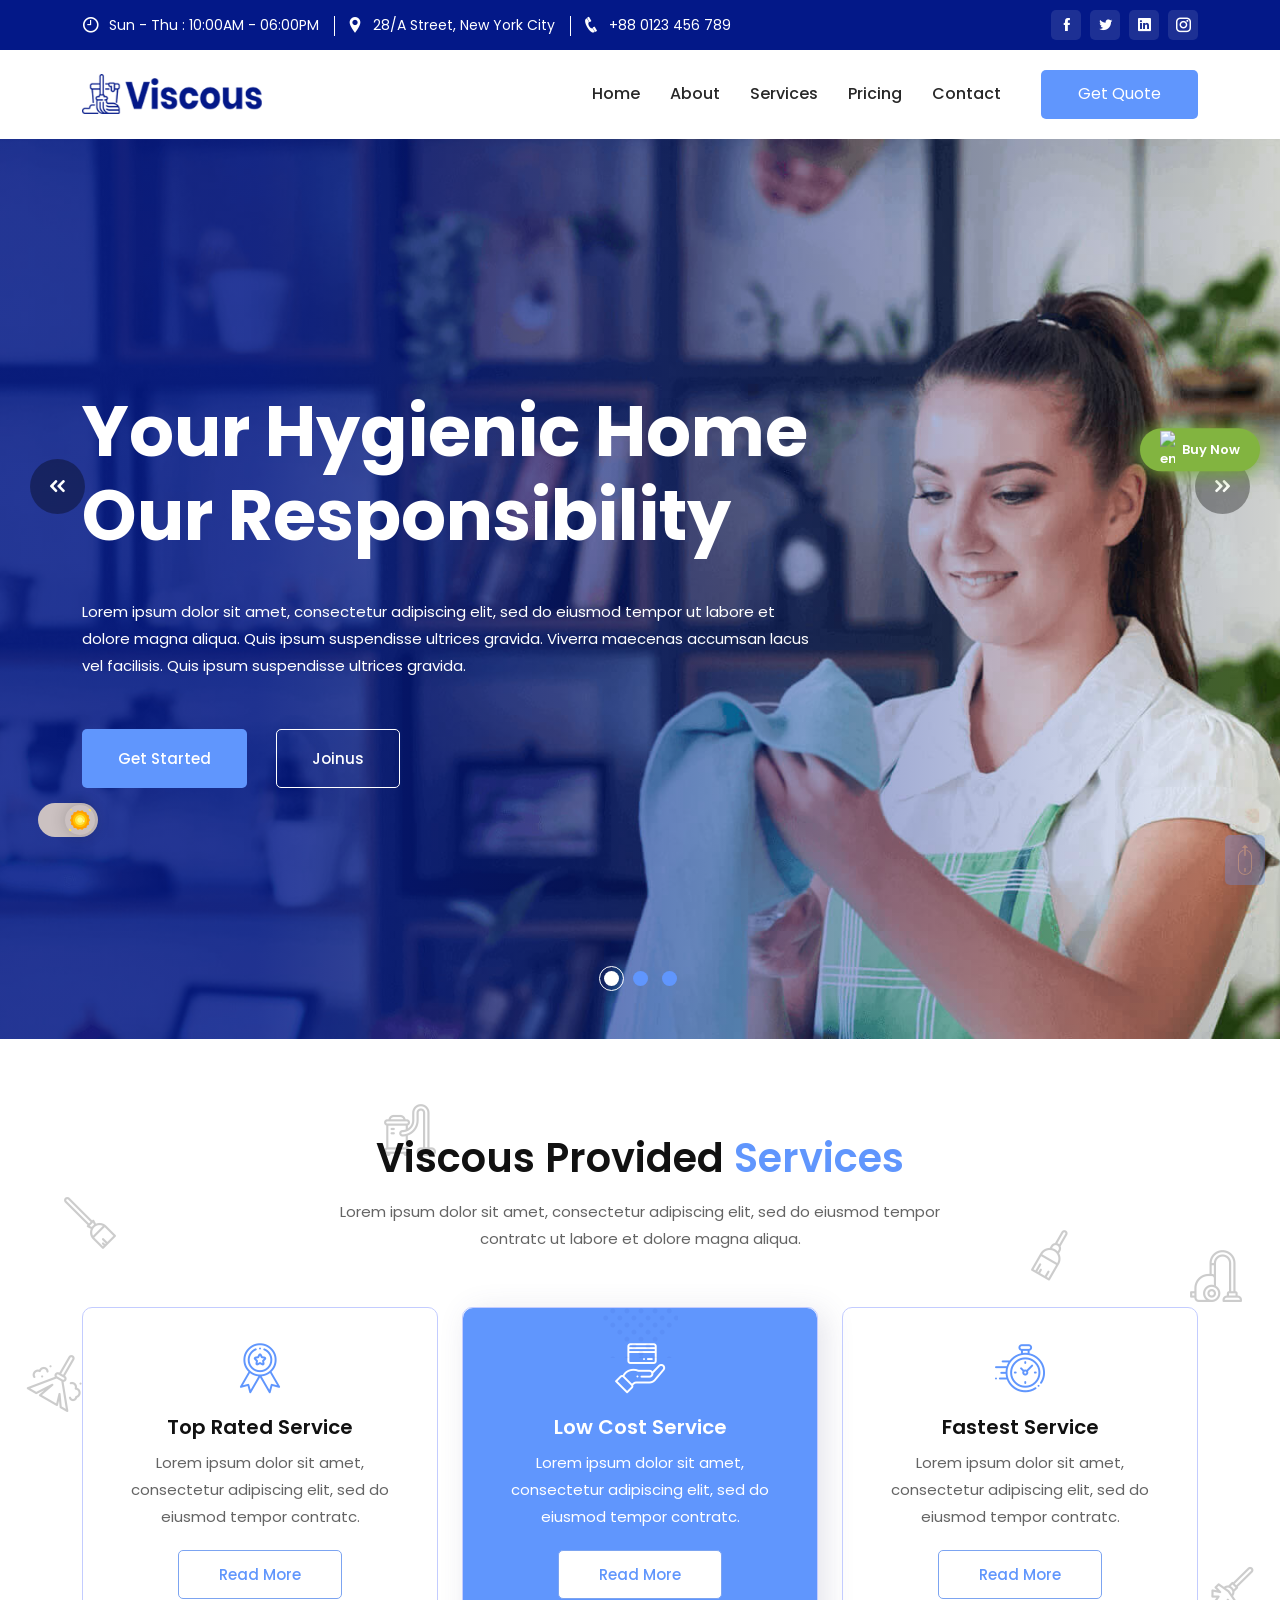
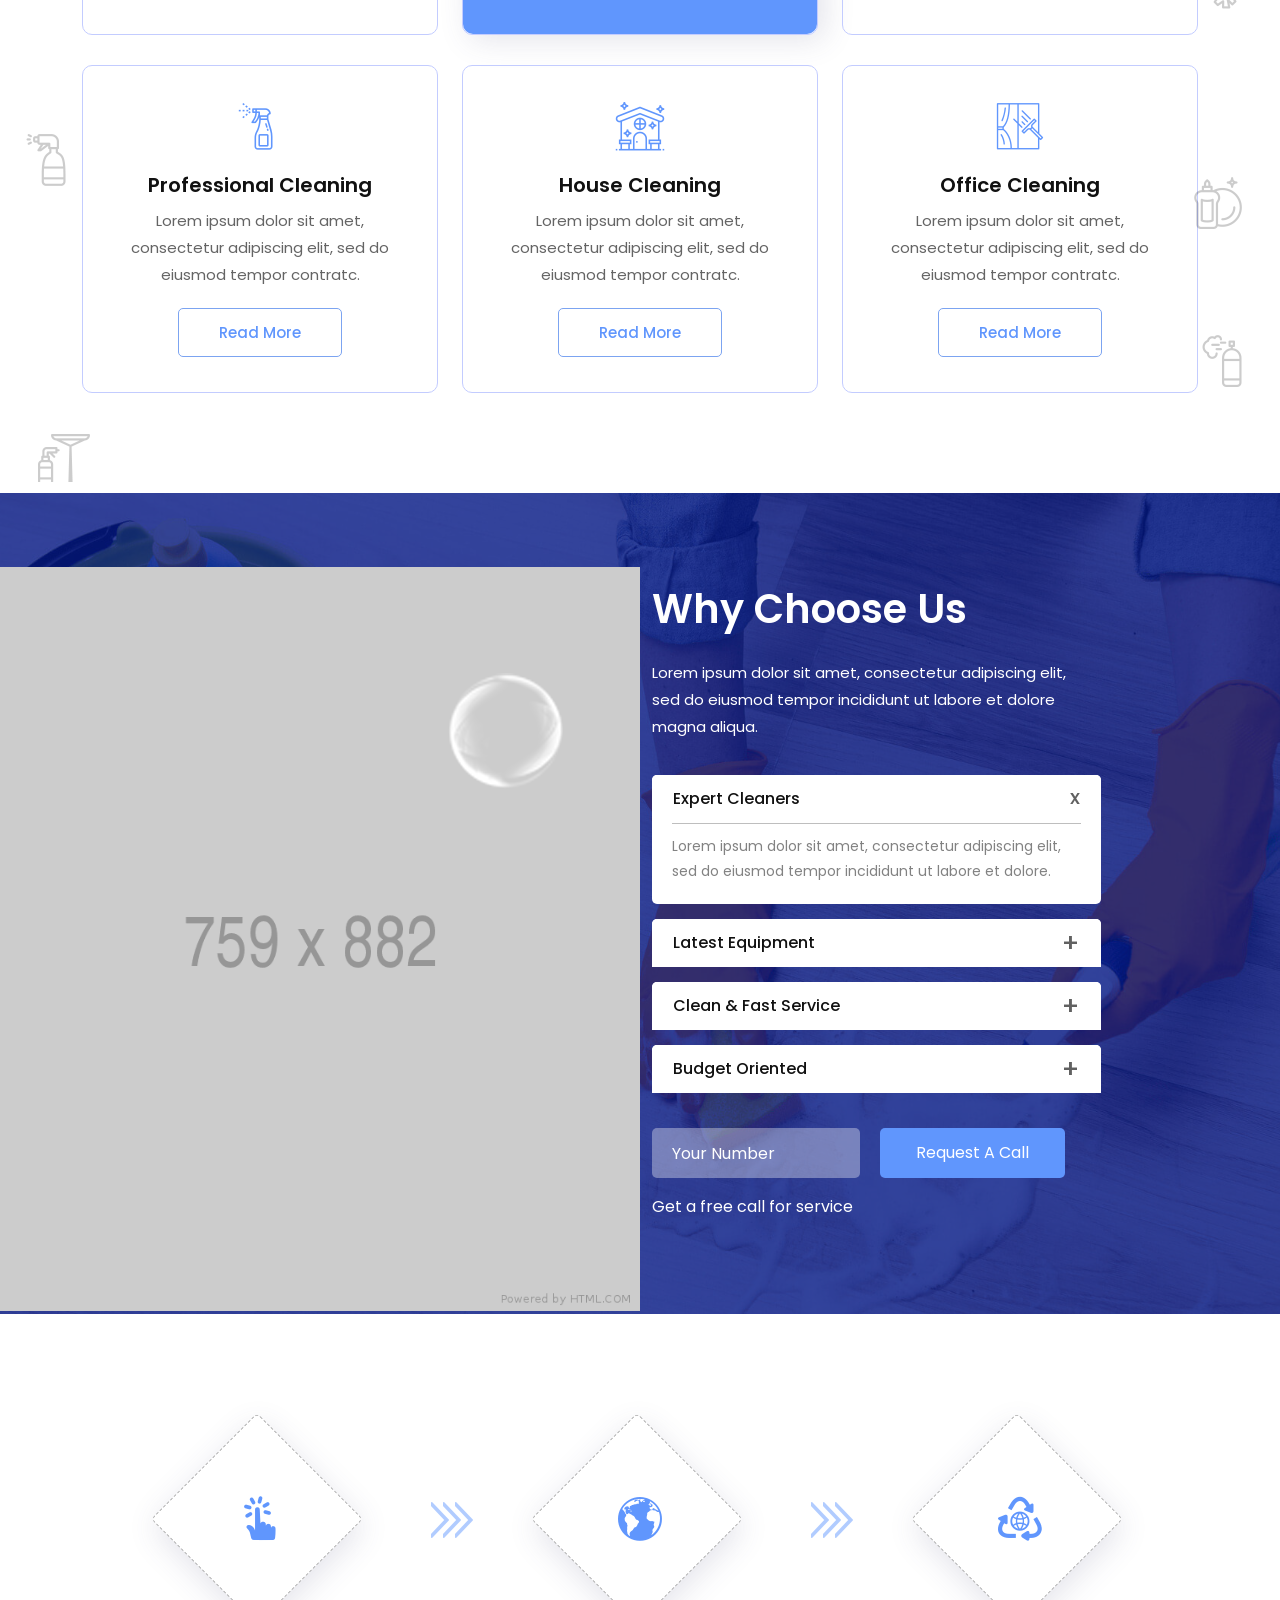
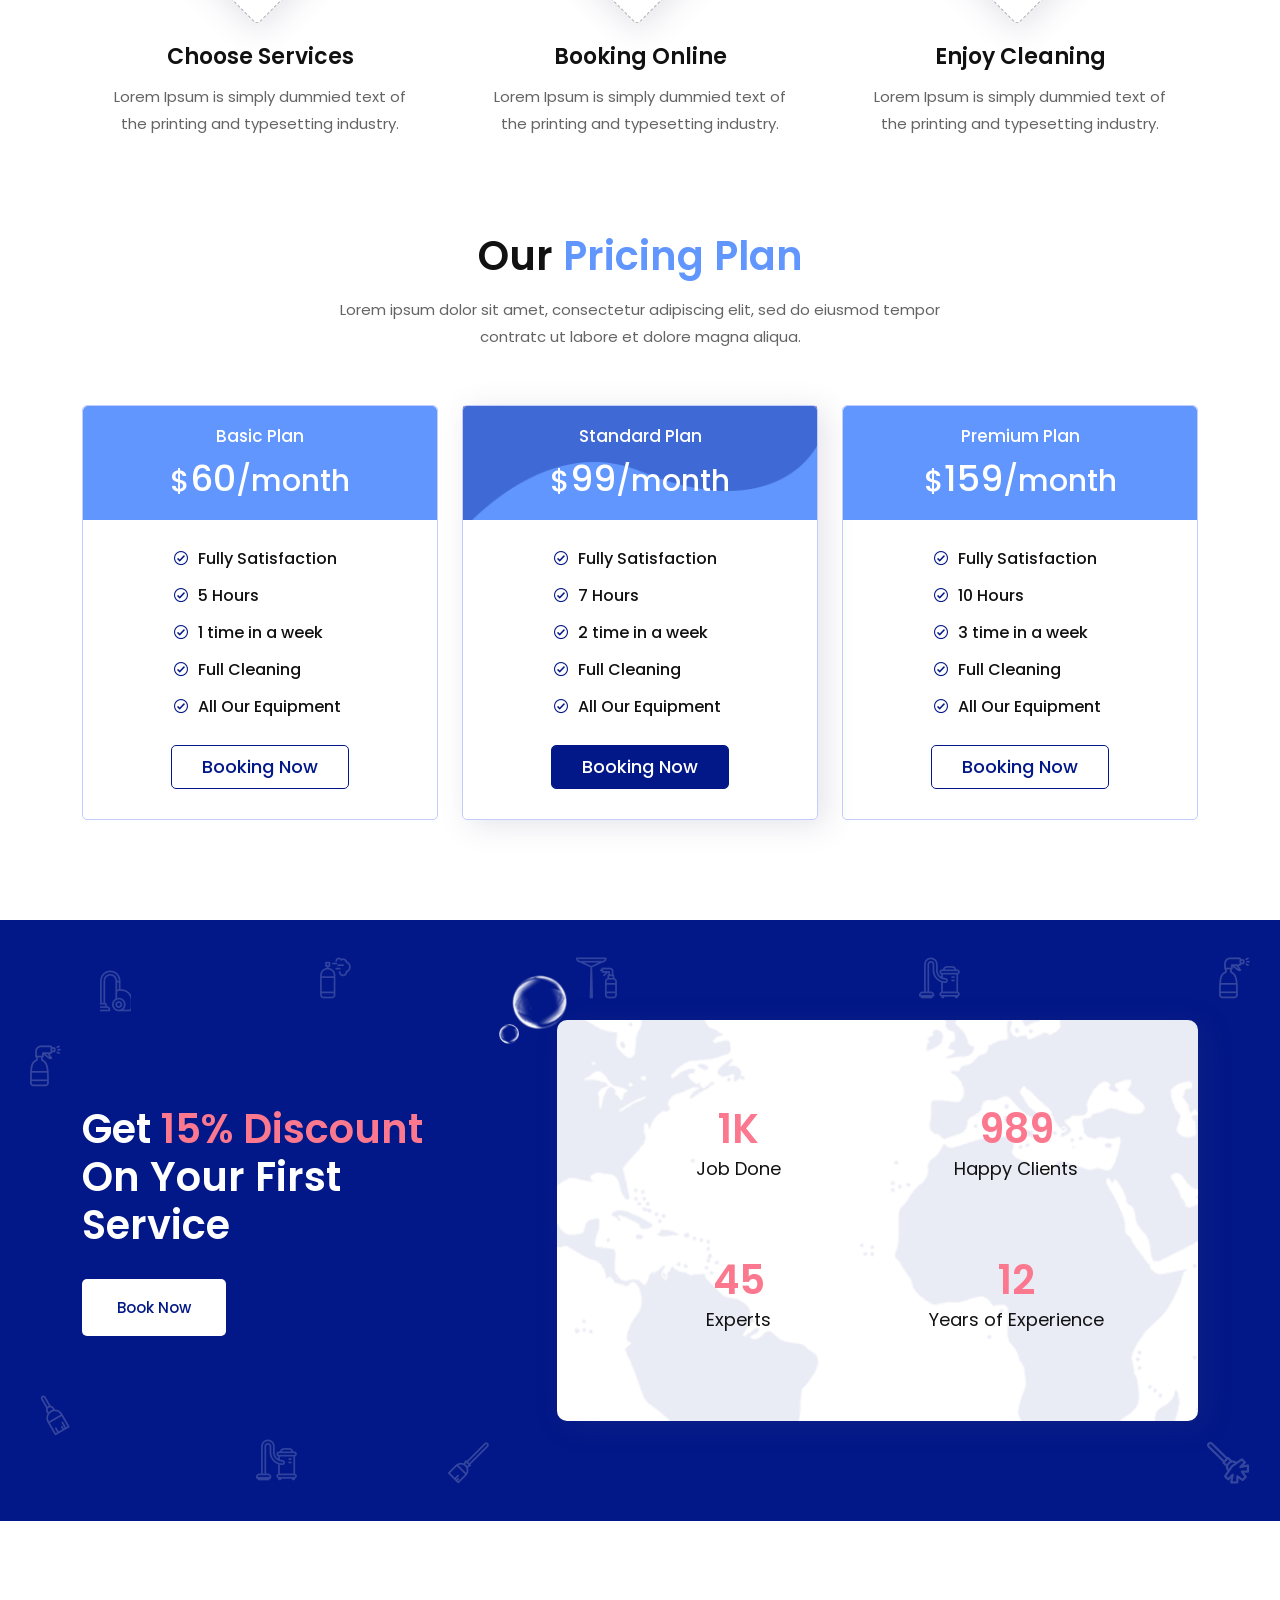
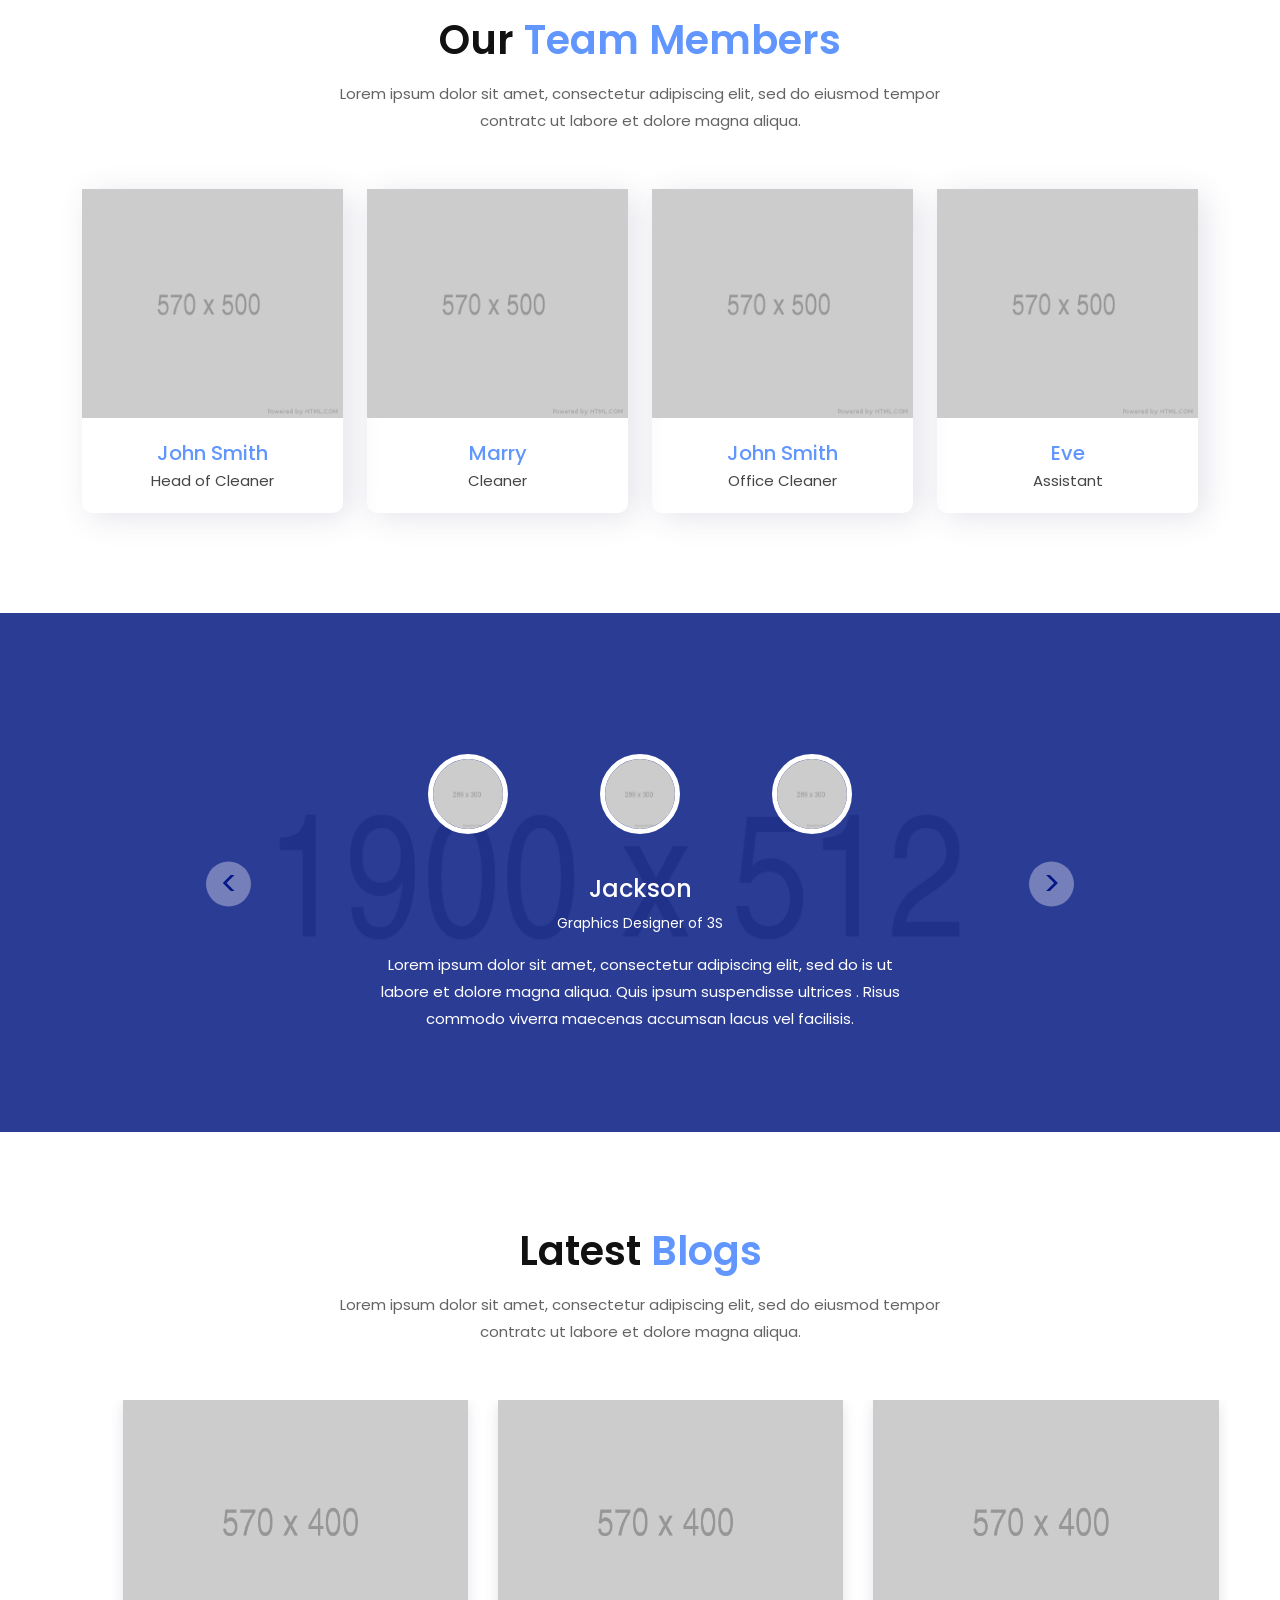
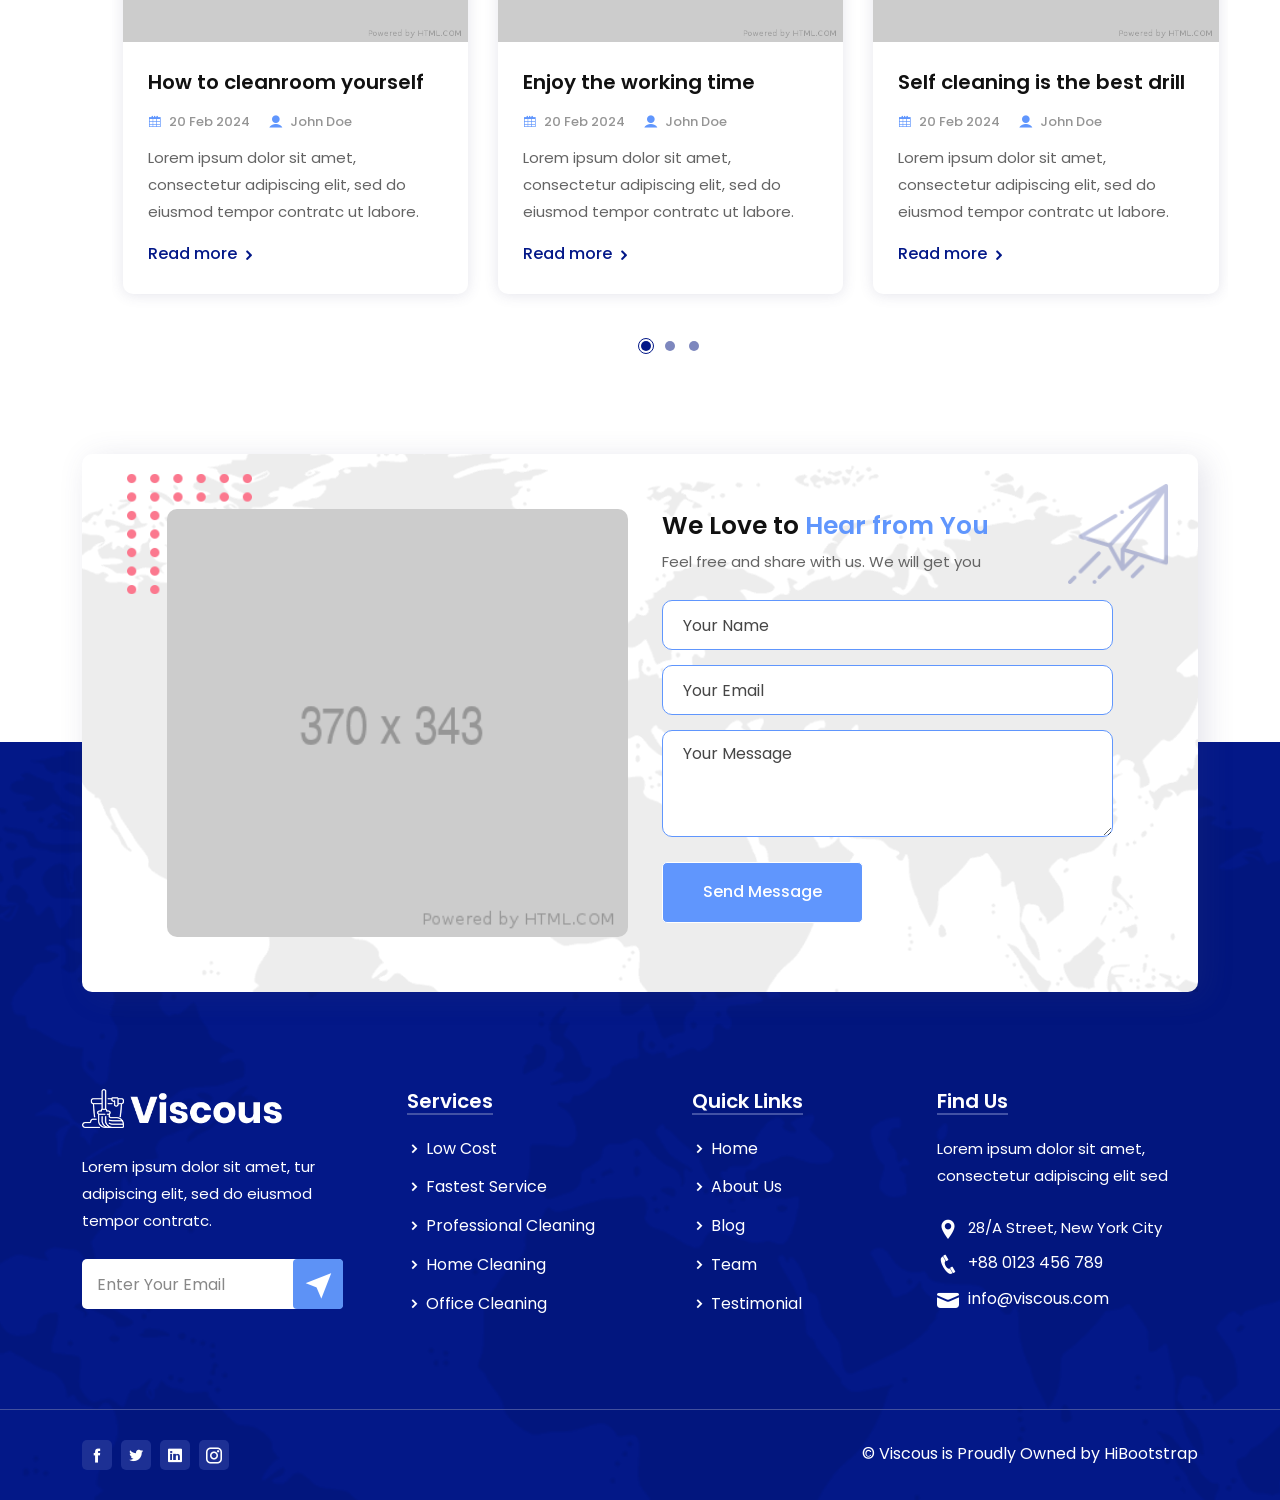
==== index.html @ 08db2945 "added work" ====
<!DOCTYPE html>
<html lang="zxx">
    <head>
        <!-- Required meta tags -->
        <meta charset="utf-8">
        <meta name="viewport" content="width=device-width, initial-scale=1">

        <!-- Bootstrap CSS -->
        <link rel="stylesheet" href="assets/css/bootstrap.min.css">
        <!-- Owl Carousel CSS -->
        <link rel="stylesheet" href="assets/css/owl.carousel.min.css">
        <!-- Theme default CSS -->
        <link rel="stylesheet" href="assets/css/owl.theme.default.min.css">
        <!-- Slick Slider CSS -->
        <link rel="stylesheet" href="assets/css/slick.css">
        <!-- Slick Theme CSS -->
        <link rel="stylesheet" href="assets/css/slick-theme.css">
        <!-- Icofont CSS -->
        <link rel="stylesheet" href="assets/css/icofont.min.css">
        <!-- Magnific POpup CSS -->
        <link rel="stylesheet" href="assets/css/magnific-popup.css">
        <!-- Flaticon CSS -->
        <link rel="stylesheet" href="assets/css/flaticon.css">
        <!-- Meanmenu CSS -->
        <link rel="stylesheet" href="assets/css/meanmenu.css">
        <!-- Style CSS -->
        <link rel="stylesheet" href="assets/css/style.css">
        <!-- Dark CSS -->
        <link rel="stylesheet" href="assets/css/dark.css">
        <!-- Responsive CSS -->
        <link rel="stylesheet" href="assets/css/responsive.css">

        <!-- Title -->
        <title>Viscous - Cleaning Services HTML Template</title>

        <!-- Favicon Link -->
        <link rel="icon" type="image/png" href="assets/img/favicon.png">      
    </head>
    <body>

        <!-- Pre Loader Start -->
        <div class="loader-content">
            <div class="d-table">
                <div class="d-table-cell">
                    <div id="loading-center">
                        <div id="loading-center-absolute">
                            <div class="object" id="object_one"></div>
                            <div class="object" id="object_two"></div>
                            <div class="object" id="object_three"></div>
                            <div class="object" id="object_four"></div>
                        </div>
                    </div>
                </div>
            </div>
        </div>
        <!-- Pre Loader End -->

        <!-- Header Section Start -->
        <div class="header-section">
            <div class="container">
                <div class="row align-items-center">
                    <div class="col-lg-8 col-md-12">
                        <div class="header-widget">
                            <ul>
                                <li>
                                    <i class="icofont-clock-time"></i>
                                    Sun - Thu : 10:00AM - 06:00PM
                                </li>
                                <li>
                                    <i class="icofont-location-pin"></i>
                                    28/A Street, New York City
                                </li>
                                <li>
                                    <i class="icofont-phone"></i>
                                    <a href="tel:+880123456789">
                                        +88 0123 456 789
                                    </a>
                                </li>
                            </ul>
                        </div>
                    </div>
                    <div class="col-md-4">
                        <div class="header-social text-end">
                            <ul>
                                <li>
                                    <a href="https://www.facebook.com/" target="_blank"><i class="icofont-facebook"></i></a>
                                </li>
                                <li>
                                    <a href="https://www.twitter.com/" target="_blank"><i class="icofont-twitter"></i></a>
                                </li>
                                <li>
                                    <a href="https://www.linkedin.com/" target="_blank"><i class="icofont-linkedin"></i></a>
                                </li>
                                <li>
                                    <a href="https://www.instagram.com/" target="_blank"><i class="icofont-instagram"></i></a>
                                </li>
                            </ul>
                        </div>
                    </div>              
                </div>
            </div>
        </div>
        <!-- Header Section End -->

        <!-- Navbar Section Start -->
        <div class="navbar-area">
            <!-- Menu For Mobile Device -->
            <div class="mobile-nav">
                <a href="index.html" class="logo">
                    <img src="assets/img/logo.png" class="main-logo" alt="logo">
                    <img src="assets/img/logo-2.png" class="white-logo" alt="logo">
                </a>
            </div>

            <!-- Menu For Desktop Device -->
            <div class="main-nav">
                <div class="container">
                    <nav class="navbar navbar-expand-md navbar-light">
                        <a class="navbar-brand" href="index.html">
                            <img src="assets/img/logo.png" class="main-logo" alt="logo">
                            <img src="assets/img/logo-2.png" class="white-logo" alt="logo">
                        </a>
                        <div class="collapse navbar-collapse mean-menu" id="navbarSupportedContent">
                            <ul class="navbar-nav ms-auto">
                                <li class="nav-item">
                                    <a href="#" class="nav-link ">
                                        Home
                                       
                                    </a>
                                   
                                </li>
                                <li class="nav-item">
                                    <a href="about.html" class="nav-link">About</a>
                                </li>
                                <li class="nav-item">
                                    <a href="service-two.html" class="nav-link">Services </a>
                                   
                                </li>
                                <li class="nav-item">
                                    <a href="pricing.html" class="nav-link">Pricing</a>
                                </li>
                               
                              
                                <li class="nav-item">
                                    <a href="contact.html" class="nav-link">Contact</a>
                                </li>
                            </ul>
                            <div class="navbar-button">
                                <a href="contact.html">Get Quote</a>
                            </div>
                        </div>
                    </nav>
                </div>
            </div>
        </div>
        <!-- Navbar Section End -->

        <!-- Home Section Start -->
        <div class="home-section">
            <div class="home-slider-area owl-carousel owl-theme">
                <div class="home-slider-item items-bg1">
                    <div class="d-table">
                        <div class="d-table-cell">
                            <div class="container">
                                <div class="home-text">
                                    <h1>Your Hygienic Home Our Responsibility</h1>
                                    <p>Lorem ipsum dolor sit amet, consectetur adipiscing elit, sed do eiusmod tempor ut labore et dolore magna aliqua. Quis ipsum suspendisse ultrices gravida. Viverra maecenas accumsan lacus vel facilisis. Quis ipsum suspendisse ultrices gravida.</p>
                                    
                                    <div class="theme-button">
                                        <a href="contact.html" class="default-btn active-btn">Get Started</a>
                                        <a href="joinus.html" class="default-btn">Joinus</a>
                                    </div>
                                </div>
                            </div>
                        </div>
                    </div>
                </div>
                <div class="home-slider-item items-bg2">
                    <div class="d-table">
                        <div class="d-table-cell">
                            <div class="container">
                                <div class="home-text">
                                    <h1>We provide High Quality Service</h1>
                                    <p>Lorem ipsum dolor sit amet, consectetur adipiscing elit, sed do eiusmod tempor ut labore et dolore magna aliqua. Quis ipsum suspendisse ultrices gravida. Viverra maecenas accumsan lacus vel facilisis. Quis ipsum suspendisse ultrices gravida.</p>
                                    
                                    <div class="theme-button">
                                        <a href="about.html" class="default-btn active-btn">know More</a>
                                        <a href="contact.html" class="default-btn">Get Started</a>
                                    </div>
                                </div>
                            </div>
                        </div>
                    </div>
                </div>
                <div class="home-slider-item items-bg3">
                    <div class="d-table">
                        <div class="d-table-cell">
                            <div class="container">
                                <div class="home-text">
                                    <h1>Our Working Process is Unique</h1>
                                    <p>Lorem ipsum dolor sit amet, consectetur adipiscing elit, sed do eiusmod tempor ut labore et dolore magna aliqua. Quis ipsum suspendisse ultrices gravida. Viverra maecenas accumsan lacus vel facilisis. Quis ipsum suspendisse ultrices gravida.</p>
                                    
                                    <div class="theme-button">
                                        <a href="contact.html" class="default-btn active-btn">know More</a>
                                        <a href="joinus.html" class="default-btn">Get Started</a>
                                    </div>
                                </div>
                            </div>
                        </div>
                    </div>
                </div>
            </div>
        </div>
        <!-- Home Section End -->

        <!-- Service Section Start -->
        <section class="service-section pt-100 pb-70">
            <div class="container">
                <div class="section-head text-center">
                    <h2>Viscous Provided <span>Services</span></h2>
                    <p>Lorem ipsum dolor sit amet, consectetur adipiscing elit, sed do eiusmod tempor contratc ut labore et dolore magna aliqua.</p>
                </div>

                <div class="row">
                    <div class="col-lg-4 col-md-6 col-sm-6">
                        <div class="service-card">
                            <i class="flaticon-medal"></i>
                            <h3>Top Rated Service</h3>
                            <p>Lorem ipsum dolor sit amet, consectetur adipiscing elit, sed do eiusmod tempor contratc.</p>

                            <div class="theme-button">
                                <a href="service-details.html" class="default-btn">Read More</a>
                            </div>
                        </div>
                    </div>
                    
                    <div class="col-lg-4 col-md-6 col-sm-6">
                        <div class="service-card active-service">
                            <i class="flaticon-credit-card"></i>
                            <h3>Low Cost Service</h3>
                            <p>Lorem ipsum dolor sit amet, consectetur adipiscing elit, sed do eiusmod tempor contratc.</p>

                            <div class="theme-button">
                                <a href="service-details.html" class="default-btn">Read More</a>
                            </div>
                        </div>
                    </div>

                    <div class="col-lg-4 col-md-6 col-sm-6">
                        <div class="service-card">
                            <i class="flaticon-icon-1584892"></i>
                            <h3>Fastest Service</h3>
                            <p>Lorem ipsum dolor sit amet, consectetur adipiscing elit, sed do eiusmod tempor contratc.</p>

                            <div class="theme-button">
                                <a href="service-details.html" class="default-btn">Read More</a>
                            </div>
                        </div>
                    </div>

                    <div class="col-lg-4 col-md-6 col-sm-6">
                        <div class="service-card">
                            <i class="flaticon-spray"></i>
                            <h3>Professional Cleaning</h3>
                            <p>Lorem ipsum dolor sit amet, consectetur adipiscing elit, sed do eiusmod tempor contratc.</p>

                            <div class="theme-button">
                                <a href="service-details.html" class="default-btn">Read More</a>
                            </div>
                        </div>
                    </div>

                    <div class="col-lg-4 col-md-6 col-sm-6">
                        <div class="service-card">
                            <i class="flaticon-clean-house"></i>
                            <h3>House Cleaning</h3>
                            <p>Lorem ipsum dolor sit amet, consectetur adipiscing elit, sed do eiusmod tempor contratc.</p>

                            <div class="theme-button">
                                <a href="service-details.html" class="default-btn">Read More</a>
                            </div>
                        </div>
                    </div>

                    <div class="col-lg-4 col-md-6 col-sm-6">
                        <div class="service-card">
                            <i class="flaticon-wiper"></i>
                            <h3>Office Cleaning</h3>
                            <p>Lorem ipsum dolor sit amet, consectetur adipiscing elit, sed do eiusmod tempor contratc.</p>

                            <div class="theme-button">
                                <a href="service-details.html" class="default-btn">Read More</a>
                            </div>
                        </div>
                    </div>
                </div>

                <div class="service-shapes">
                    <img src="assets/img/service/shapes/1.png" alt="shape">
                    <img src="assets/img/service/shapes/2.png" alt="shape">
                    <img src="assets/img/service/shapes/3.png" alt="shape">
                    <img src="assets/img/service/shapes/4.png" alt="shape">
                    <img src="assets/img/service/shapes/5.png" alt="shape">
                    <img src="assets/img/service/shapes/6.png" alt="shape">
                    <img src="assets/img/service/shapes/7.png" alt="shape">
                    <img src="assets/img/service/shapes/8.png" alt="shape">
                    <img src="assets/img/service/shapes/9.png" alt="shape">
                    <img src="assets/img/service/shapes/10.png" alt="shape">
                </div>
            </div>
        </section>
        <!-- Service Section End -->

        <!-- Why Choose Section Start -->
        <section class="why-choose-section why-choose-bg">
            <div class="container-fluid">
                <div class="row">
                    <div class="col-lg-6 why-choose-img">
                    </div>
                    <div class="col-lg-5 offset-lg-6 offset-md-0">
                        <div class="why-choose-text">
                            <div class="section-head">
                                <h2>Why Choose Us</h2>
                                <p>Lorem ipsum dolor sit amet, consectetur adipiscing elit, sed do eiusmod tempor incididunt ut labore et dolore magna aliqua.</p>
                            </div>
                        </div>

                        <div class="why-choose-accordian">
                            <div class="accordion" id="accordionExample">
                                <div class="card">
                                    <div class="card-header" id="headingOne">
                                        <h2 class="mb-0">
                                            <a href="service.html" class="btn" data-bs-toggle="collapse" data-bs-target="#collapseOne" aria-expanded="true" aria-controls="collapseOne">
                                                Expert Cleaners
                                            </a>
                                        </h2>
                                    </div>                           
                                    <div id="collapseOne" class="collapse show" aria-labelledby="headingOne" data-bs-parent="#accordionExample">
                                        <div class="card-body">
                                            Lorem ipsum dolor sit amet, consectetur adipiscing elit, sed do eiusmod tempor incididunt ut labore et dolore.
                                        </div>
                                    </div>
                                </div>

                                <div class="card">
                                    <div class="card-header" id="headingTwo">
                                        <h2 class="mb-0">
                                            <a href="service.html"  class="btn collapsed" data-bs-toggle="collapse" data-bs-target="#collapseTwo" aria-expanded="false" aria-controls="collapseTwo">
                                                Latest Equipment
                                            </a>
                                        </h2>
                                    </div>
                                    <div id="collapseTwo" class="collapse" aria-labelledby="headingTwo"     data-bs-parent="#accordionExample">
                                        <div class="card-body">
                                            Lorem ipsum dolor sit amet, consectetur adipiscing elit, sed do eiusmod tempor incididunt ut labore et dolore.
                                        </div>
                                    </div>
                                </div>

                                <div class="card">
                                    <div class="card-header" id="headingThree">
                                        <h2 class="mb-0">
                                            <a href="service.html" class="btn collapsed" data-bs-toggle="collapse" data-bs-target="#collapseThree" aria-expanded="false" aria-controls="collapseThree">
                                                Clean & Fast Service
                                            </a>
                                        </h2>
                                    </div>
                                    <div id="collapseThree" class="collapse" aria-labelledby="headingThree" data-bs-parent="#accordionExample">
                                        <div class="card-body">
                                            Lorem ipsum dolor sit amet, consectetur adipiscing elit, sed do eiusmod tempor incididunt ut labore et dolore.
                                        </div>
                                    </div>
                                </div>

                                <div class="card">
                                    <div class="card-header" id="headingFour">
                                        <h2 class="mb-0">
                                            <a href="service.html" class="btn collapsed" data-bs-toggle="collapse" data-bs-target="#collapseFour" aria-expanded="false" aria-controls="collapseFour">
                                                Budget Oriented
                                            </a>
                                        </h2>
                                    </div>

                                    <div id="collapseFour" class="collapse" aria-labelledby="headingFour" data-bs-parent="#accordionExample">
                                        <div class="card-body">
                                            Lorem ipsum dolor sit amet, consectetur adipiscing elit, sed do eiusmod tempor incididunt ut labore et dolore.
                                        </div>
                                    </div>
                                </div>
                            </div> 

                            <div class="why-choose-contact">
                                <form>
                                    <div class="form-group">
                                        <input type="text" class="form-control" placeholder="Your Number">
                                    </div>
                                    <button type="submit" class="btn btn-primary">
                                        Request A Call
                                    </button>
                                </form>
                                <p>Get a free call for service</p>
                            </div>
                        </div>
                    </div>
                </div>

                <div class="why-choose-shape">
                    <img src="assets/img/why-choose/shape-1.png" alt="shape">
                </div>
            </div>          
        </section>
        <!-- Why Choose Section End -->

        <!-- Process Section Start -->
        <div class="process-section pb-70">
            <div class="container">
                <div class="row">
                    <div class="col-md-4 col-sm-6">
                        <div class="process-card">
                            <i class="icofont-touch"></i>
                            <h3>Choose Services</h3>
                            <p>Lorem Ipsum is simply dummied text of the printing and typesetting industry.</p>
                            <img src="assets/img/process-pattern-2.png" alt="arrow">
                        </div>
                    </div> 
                    
                    <div class="col-md-4 col-sm-6">
                        <div class="process-card">
                            <i class="icofont-world"></i>
                            <h3>Booking Online</h3>
                            <p>Lorem Ipsum is simply dummied text of the printing and typesetting industry.</p>
                            <img src="assets/img/process-pattern-2.png" alt="arrow">
                        </div>
                    </div> 

                    <div class="col-md-4 col-sm-6 offset-sm-3 offset-md-0">
                        <div class="process-card">
                            <i class="icofont-recycle-alt"></i>
                            <h3>Enjoy Cleaning</h3>
                            <p>Lorem Ipsum is simply dummied text of the printing and typesetting industry.</p>
                        </div>
                    </div> 
                </div>
            </div>
        </div>
        <!-- Process Section End -->

        <!-- Pricing Section Start -->
        <section class="pricing-section pb-70">
            <div class="container">
                <div class="section-head text-center">
                    <h2>Our <span>Pricing Plan</span></h2>
                    <p>Lorem ipsum dolor sit amet, consectetur adipiscing elit, sed do eiusmod tempor contratc ut labore et dolore magna aliqua.</p>
                </div>

                <div class="row">
                    <div class="col-lg-4 col-md-6 col-sm-6">
                        <div class="price-card-area">
                            <div class="price-head-text">
                                <h4>Basic Plan</h4>
                                <h2>$<span>60</span>/month</h2>
                            </div>

                            <div class="plan-features">
                                <ul>
                                    <li>
                                        <i class="icofont-check-circled"></i>
                                        Fully Satisfaction
                                    </li>
                                    <li>
                                        <i class="icofont-check-circled"></i>
                                        5 Hours 
                                    </li>
                                    <li>
                                        <i class="icofont-check-circled"></i>
                                        1 time in a week
                                    </li>
                                    <li>
                                        <i class="icofont-check-circled"></i>
                                        Full Cleaning
                                    </li>
                                    <li>
                                        <i class="icofont-check-circled"></i>
                                        All Our Equipment
                                    </li>
                                </ul>
                            </div>

                            <div class="plan-btn">
                                <a href="contact.html">Booking Now</a>
                            </div>
                        </div>
                    </div>
                    
                    <div class="col-lg-4 col-md-6 col-sm-6">
                        <div class="price-card-area active-price">
                            <div class="price-head-text">
                                <h4>Standard Plan</h4>
                                <h2>$<span>99</span>/month</h2>
                            </div>

                            <div class="plan-features">
                                <ul>
                                    <li>
                                        <i class="icofont-check-circled"></i>
                                        Fully Satisfaction
                                    </li>
                                    <li>
                                        <i class="icofont-check-circled"></i>
                                        7 Hours 
                                    </li>
                                    <li>
                                        <i class="icofont-check-circled"></i>
                                        2 time in a week
                                    </li>
                                    <li>
                                        <i class="icofont-check-circled"></i>
                                        Full Cleaning
                                    </li>
                                    <li>
                                        <i class="icofont-check-circled"></i>
                                        All Our Equipment
                                    </li>
                                </ul>
                            </div>

                            <div class="plan-btn">
                                <a href="contact.html">Booking Now</a>
                            </div>
                        </div>
                    </div>
                    
                    <div class="col-lg-4 col-md-6 offset-md-3 col-sm-6  offset-lg-0 offset-sm-3">
                        <div class="price-card-area">
                            <div class="price-head-text">
                                <h4>Premium Plan</h4>
                                <h2>$<span>159</span>/month</h2>
                            </div>

                            <div class="plan-features">
                                <ul>
                                    <li>
                                        <i class="icofont-check-circled"></i>
                                        Fully Satisfaction
                                    </li>
                                    <li>
                                        <i class="icofont-check-circled"></i>
                                        10 Hours 
                                    </li>
                                    <li>
                                        <i class="icofont-check-circled"></i>
                                        3 time in a week
                                    </li>
                                    <li>
                                        <i class="icofont-check-circled"></i>
                                        Full Cleaning
                                    </li>
                                    <li>
                                        <i class="icofont-check-circled"></i>
                                        All Our Equipment
                                    </li>
                                </ul>
                            </div>

                            <div class="plan-btn">
                                <a href="contact.html">Booking Now</a>
                            </div>
                        </div>
                    </div>
                </div>
            </div>
        </section>
        <!-- Pricing Section End -->

        <!-- Counter Section Start -->
        <div class="counter-section pt-100">
            <div class="container">
                <div class="row align-items-center">
                    <div class="col-lg-5">
                        <div class="offer-text">
                            <h2>Get <span>15% Discount</span> on your first Service</h2>
                            <div class="theme-button">
                                <a href="pricing.html" class="default-btn">Book Now</a>
                            </div>
                        </div>
                    </div>

                    <div class="col-lg-7">
                        <div class="counter-area">
                            <div class="row">
                                <div class="col-lg-5 col-md-3 col-6 offset-lg-1">
                                    <div class="counter-text">
                                        <h2><span class="counter">1</span>K</h2>
                                        <p>Job Done</p>
                                    </div>
                                </div>

                                <div class="col-lg-5 col-md-3 col-6">
                                    <div class="counter-text">
                                        <h2><span class="counter">989</span></h2>
                                        <p>Happy Clients</p>
                                    </div>
                                </div>

                                <div class="col-lg-5 col-md-3 col-6 offset-lg-1">
                                    <div class="counter-text">
                                        <h2><span class="counter">45</span></h2>
                                        <p>Experts</p>
                                    </div>
                                </div>

                                <div class="col-lg-5 col-md-3 col-6">
                                    <div class="counter-text">
                                        <h2><span class="counter">12</span></h2>
                                        <p>Years of Experience</p>
                                    </div>
                                </div>
                            </div>
                        </div>
                    </div>
                </div>

                <div class="counter-shape">
                    <img src="assets/img/counter/1.png" alt="shape">
                    <img src="assets/img/counter/2.png" alt="shape">
                    <img src="assets/img/counter/3.png" alt="shape">
                    <img src="assets/img/counter/4.png" alt="shape">
                    <img src="assets/img/counter/5.png" alt="shape">
                    <img src="assets/img/counter/6.png" alt="shape">
                    <img src="assets/img/counter/7.png" alt="shape">
                    <img src="assets/img/counter/1.png" alt="shape">
                    <img src="assets/img/counter/8.png" alt="shape">
                    <img src="assets/img/counter/4.png" alt="shape">
                    <img src="assets/img/counter/shape-1.png" alt="bubble shape">
                    <img src="assets/img/counter/shape-1.png" alt="bubble shape">
                </div>
            </div>
        </div>
        <!-- Counter Section End -->

        <!-- Team Section Start -->
        <section class="team-section pt-100 pb-70">
            <div class="container">
                <div class="section-head text-center">
                    <h2>Our <span>Team Members</span></h2>
                    <p>Lorem ipsum dolor sit amet, consectetur adipiscing elit, sed do eiusmod tempor contratc ut labore et dolore magna aliqua.</p>
                </div>

                <div class="row">
                    <div class="col-lg-3 col-md-6 col-sm-6">
                        <div class="team-card">
                            <div class="team-img">
                                <img src="assets/img/team/1.png" alt="team member">

                                <div class="team-social">                           
                                    <a href="https://www.facebook.com/" target="_blank"><i class="icofont-facebook"></i></a>
                                    <a href="https://www.twitter.com/" target="_blank"><i class="icofont-twitter"></i></a>                  
                                    <a href="https://www.linkedin.com/" target="_blank"><i class="icofont-linkedin"></i></a>
                                    <a href="https://www.instagram.com/" target="_blank"><i class="icofont-instagram"></i></a>                        
                                </div>
                            </div>
                            <div class="team-text">
                                <h4>John Smith</h4>
                                <p>Head of Cleaner</p>
                            </div>
                        </div>
                    </div> 
                    
                    <div class="col-lg-3 col-md-6 col-sm-6">
                        <div class="team-card">
                            <div class="team-img">
                                <img src="assets/img/team/2.png" alt="team member">

                                <div class="team-social">                           
                                    <a href="https://www.facebook.com/" target="_blank"><i class="icofont-facebook"></i></a>
                                    <a href="https://www.twitter.com/" target="_blank"><i class="icofont-twitter"></i></a>                  
                                    <a href="https://www.linkedin.com/" target="_blank"><i class="icofont-linkedin"></i></a>
                                    <a href="https://www.instagram.com/" target="_blank"><i class="icofont-instagram"></i></a>                        
                                </div>
                            </div>
                            <div class="team-text">
                                <h4>Marry</h4>
                                <p>Cleaner</p>
                            </div>
                        </div>
                    </div> 

                    <div class="col-lg-3 col-md-6 col-sm-6">
                        <div class="team-card">
                            <div class="team-img">
                                <img src="assets/img/team/3.png" alt="team member">

                                <div class="team-social">                           
                                    <a href="https://www.facebook.com/" target="_blank"><i class="icofont-facebook"></i></a>
                                    <a href="https://www.twitter.com/" target="_blank"><i class="icofont-twitter"></i></a>                  
                                    <a href="https://www.linkedin.com/" target="_blank"><i class="icofont-linkedin"></i></a>
                                    <a href="https://www.instagram.com/" target="_blank"><i class="icofont-instagram"></i></a>                        
                                </div>
                            </div>
                            <div class="team-text">
                                <h4>John Smith</h4>
                                <p>Office Cleaner</p>
                            </div>
                        </div>
                    </div>

                    <div class="col-lg-3 col-md-6 col-sm-6">
                        <div class="team-card">
                            <div class="team-img">
                                <img src="assets/img/team/4.png" alt="team member">

                                <div class="team-social">                           
                                    <a href="https://www.facebook.com/" target="_blank"><i class="icofont-facebook"></i></a>
                                    <a href="https://www.twitter.com/" target="_blank"><i class="icofont-twitter"></i></a>                  
                                    <a href="https://www.linkedin.com/" target="_blank"><i class="icofont-linkedin"></i></a>
                                    <a href="https://www.instagram.com/" target="_blank"><i class="icofont-instagram"></i></a>                        
                                </div>
                            </div>
                            <div class="team-text">
                                <h4>Eve</h4>
                                <p>Assistant</p>
                            </div>
                        </div>
                    </div> 
                </div>
            </div>
        </section>
        <!-- Team Section End -->

        <!-- Testimonial Section Start -->
        <div class="testimonial-section testimonial-bg ptb-100">
            <div class="testimonial-area">
                <div class="container">
                    <div class="row">
                        <div class="col-lg-12 offset-lg-0 col-md-10 offset-md-1 col-sm-10 offset-sm-1">
                            <div class="row">
                                <div class="col-lg-6 offset-lg-3 col-md-8 offset-md-2">
                                    <div class="testimonial-image-slider slider-nav text-center">
                                        <div class="sin-testiImage">
                                            <img src="assets/img/testimonial/1.png" alt="Client image">
                                        </div>
                                         <div class="sin-testiImage">
                                            <img src="assets/img/testimonial/2.png" alt="Client image">
                                        </div>
                                        <div class="sin-testiImage">
                                            <img src="assets/img/testimonial/1.png" alt="Client image">
                                        </div>
                                        <div class="sin-testiImage">
                                            <img src="assets/img/testimonial/2.png" alt="Client image">
                                        </div>
                                        <div class="sin-testiImage">
                                            <img src="assets/img/testimonial/1.png" alt="Client image">
                                        </div>
                                        <div class="sin-testiImage">
                                            <img src="assets/img/testimonial/2.png" alt="Client image">
                                        </div>
                                    </div>
                                </div>
                            </div> 
                            <div class="testimonial-text-slider slider-for text-center">
                                <div class="sin-testiText">
                                    <h2>Stepheny Mc.man</h2>
                                    <span>Co-worker of 3S</span>
                                    <p>Lorem ipsum dolor sit amet, consectetur adipiscing elit, sed do is ut labore et dolore magna aliqua. Quis ipsum suspendisse ultrices . Risus commodo viverra maecenas accumsan lacus vel facilisis.</p>
                                </div>
                                <div class="sin-testiText">
                                    <h2>Jackson</h2>
                                    <span>Graphics Designer of 3S</span>
                                    <p>Lorem ipsum dolor sit amet, consectetur adipiscing elit, sed do is ut labore et dolore magna aliqua. Quis ipsum suspendisse ultrices . Risus commodo viverra maecenas accumsan lacus vel facilisis.</p>
                                </div>
                                <div class="sin-testiText">
                                    <h2>Amelia</h2>
                                    <span>Web Developer of 3S</span>
                                    <p>Lorem ipsum dolor sit amet, consectetur adipiscing elit, sed do is ut labore et dolore magna aliqua. Quis ipsum suspendisse ultrices . Risus commodo viverra maecenas accumsan lacus vel facilisis.</p>
                                </div>
                                <div class="sin-testiText">
                                    <h2>Stepheny Mc.man</h2>
                                    <span>Co-worker of 3S</span>
                                    <p>Lorem ipsum dolor sit amet, consectetur adipiscing elit, sed do is ut labore et dolore magna aliqua. Quis ipsum suspendisse ultrices . Risus commodo viverra maecenas accumsan lacus vel facilisis.</p>
                                </div>
                                <div class="sin-testiText">
                                    <h2>Jahan</h2>
                                    <span>Co-worker of 3S</span>
                                    <p>Lorem ipsum dolor sit amet, consectetur adipiscing elit, sed do is ut labore et dolore magna aliqua. Quis ipsum suspendisse ultrices . Risus commodo viverra maecenas accumsan lacus vel facilisis.</p>
                                </div>
                                <div class="sin-testiText">
                                    <h2>Amelia</h2>
                                    <span>SEO Expert of 3S</span>
                                    <p>Lorem ipsum dolor sit amet, consectetur adipiscing elit, sed do is ut labore et dolore magna aliqua. Quis ipsum suspendisse ultrices . Risus commodo viverra maecenas accumsan lacus vel facilisis.</p>
                                </div>
                            </div>   
                        </div>
                    </div>
                </div>
            </div>
        </div>
        <!-- Testimonial Section End -->

        <!-- Blog Section Start -->
        <section class="blog-section pt-100">
            <div class="container">
                <div class="section-head text-center">
                    <h2>Latest <span>Blogs</span></h2>
                    <p>Lorem ipsum dolor sit amet, consectetur adipiscing elit, sed do eiusmod tempor contratc ut labore et dolore magna aliqua.</p>
                </div>


                <div class="blog-slider owl-carousel owl-theme">
                    <div class="blog-area">
                        <div class="blog-img">
                            <a href="blog-details.html">
                                <img src="assets/img/blog/1.png" alt="blog image">
                            </a>
                        </div>
                        <div class="blog-text">
                            <h4><a href="blog-details.html">How to cleanroom yourself</a></h4>
                            <ul>
                                <li>
                                    <i class="icofont-calendar"></i>
                                    20 Feb 2024
                                </li>
                                <li>
                                    <i class="icofont-ui-user"></i>
                                    <a href="blog-details.html">John Doe</a>
                                </li>
                            </ul>

                            <p>Lorem ipsum dolor sit amet, consectetur adipiscing elit, sed do eiusmod tempor contratc ut labore.</p>

                            <a href="blog-details.html" class="blog-btn">
                                Read more
                                <i class="icofont-rounded-right"></i>
                            </a>
                        </div>
                    </div>

                    <div class="blog-area">
                        <div class="blog-img">
                            <a href="blog-details.html">
                                <img src="assets/img/blog/2.png" alt="blog image">
                            </a>
                        </div>
                        <div class="blog-text">
                            <h4><a href="blog-details.html">Enjoy the working time</a></h4>
                            <ul>
                                <li>
                                    <i class="icofont-calendar"></i>
                                    20 Feb 2024
                                </li>
                                <li>
                                    <i class="icofont-ui-user"></i>
                                    <a href="blog-details.html">John Doe</a>
                                </li>
                            </ul>

                            <p>Lorem ipsum dolor sit amet, consectetur adipiscing elit, sed do eiusmod tempor contratc ut labore.</p>

                            <a href="blog-details.html" class="blog-btn">
                                Read more
                                <i class="icofont-rounded-right"></i>
                            </a>
                        </div>
                    </div>

                    <div class="blog-area">
                        <div class="blog-img">
                            <a href="blog-details.html">
                                <img src="assets/img/blog/3.png" alt="blog image">
                            </a>
                        </div>
                        <div class="blog-text">
                            <h4><a href="blog-details.html">Self cleaning is the best drill</a></h4>
                            <ul>
                                <li>
                                    <i class="icofont-calendar"></i>
                                    20 Feb 2024
                                </li>
                                <li>
                                    <i class="icofont-ui-user"></i>
                                    <a href="blog-details.html">John Doe</a>
                                </li>
                            </ul>

                            <p>Lorem ipsum dolor sit amet, consectetur adipiscing elit, sed do eiusmod tempor contratc ut labore.</p>

                            <a href="blog-details.html" class="blog-btn">
                                Read more
                                <i class="icofont-rounded-right"></i>
                            </a>
                        </div>
                    </div>

                    <div class="blog-area">
                        <div class="blog-img">
                            <a href="blog-details.html">
                                <img src="assets/img/blog/1.png" alt="blog image">
                            </a>
                        </div>
                        <div class="blog-text">
                            <h4><a href="blog-details.html">How to cleanroom yourself</a></h4>
                            <ul>
                                <li>
                                    <i class="icofont-calendar"></i>
                                    20 Feb 2024
                                </li>
                                <li>
                                    <i class="icofont-ui-user"></i>
                                    <a href="blog-details.html">John Doe</a>
                                </li>
                            </ul>

                            <p>Lorem ipsum dolor sit amet, consectetur adipiscing elit, sed do eiusmod tempor contratc ut labore.</p>

                            <a href="blog-details.html" class="blog-btn">
                                Read more
                                <i class="icofont-rounded-right"></i>
                            </a>
                        </div>
                    </div>

                    <div class="blog-area">
                        <div class="blog-img">
                            <a href="blog-details.html">
                                <img src="assets/img/blog/2.png" alt="blog image">
                            </a>
                        </div>
                        <div class="blog-text">
                            <h4><a href="blog-details.html">Enjoy the working time</a></h4>
                            <ul>
                                <li>
                                    <i class="icofont-calendar"></i>
                                    20 Feb 2024
                                </li>
                                <li>
                                    <i class="icofont-ui-user"></i>
                                    <a href="blog-details.html">John Doe</a>
                                </li>
                            </ul>

                            <p>Lorem ipsum dolor sit amet, consectetur adipiscing elit, sed do eiusmod tempor contratc ut labore.</p>

                            <a href="blog-details.html" class="blog-btn">
                                Read more
                                <i class="icofont-rounded-right"></i>
                            </a>
                        </div>
                    </div>

                    <div class="blog-area">
                        <div class="blog-img">
                            <a href="blog-details.html">
                                <img src="assets/img/blog/3.png" alt="blog image">
                            </a>
                        </div>
                        <div class="blog-text">
                            <h4><a href="blog-details.html">Self cleaning is the best drill</a></h4>
                            <ul>
                                <li>
                                    <i class="icofont-calendar"></i>
                                    20 Feb 2024
                                </li>
                                <li>
                                    <i class="icofont-ui-user"></i>
                                    <a href="blog-details.html">John Doe</a>
                                </li>
                            </ul>

                            <p>Lorem ipsum dolor sit amet, consectetur adipiscing elit, sed do eiusmod tempor contratc ut labore.</p>

                            <a href="blog-details.html" class="blog-btn">
                                Read more
                                <i class="icofont-rounded-right"></i>
                            </a>
                        </div>
                    </div>

                    <div class="blog-area">
                        <div class="blog-img">
                            <a href="blog-details.html">
                                <img src="assets/img/blog/1.png" alt="blog image">
                            </a>
                        </div>
                        <div class="blog-text">
                            <h4><a href="blog-details.html">How to cleanroom yourself</a></h4>
                            <ul>
                                <li>
                                    <i class="icofont-calendar"></i>
                                    20 Feb 2024
                                </li>
                                <li>
                                    <i class="icofont-ui-user"></i>
                                    <a href="blog-details.html">John Doe</a>
                                </li>
                            </ul>

                            <p>Lorem ipsum dolor sit amet, consectetur adipiscing elit, sed do eiusmod tempor contratc ut labore.</p>

                            <a href="blog-details.html" class="blog-btn">
                                Read more
                                <i class="icofont-rounded-right"></i>
                            </a>
                        </div>
                    </div>

                    <div class="blog-area">
                        <div class="blog-img">
                            <a href="blog-details.html">
                                <img src="assets/img/blog/2.png" alt="blog image">
                            </a>
                        </div>
                        <div class="blog-text">
                            <h4><a href="blog-details.html">Enjoy the working time</a></h4>
                            <ul>
                                <li>
                                    <i class="icofont-calendar"></i>
                                    20 Feb 2024
                                </li>
                                <li>
                                    <i class="icofont-ui-user"></i>
                                    <a href="blog-details.html">John Doe</a>
                                </li>
                            </ul>

                            <p>Lorem ipsum dolor sit amet, consectetur adipiscing elit, sed do eiusmod tempor contratc ut labore.</p>

                            <a href="blog-details.html" class="blog-btn">
                                Read more
                                <i class="icofont-rounded-right"></i>
                            </a>
                        </div>
                    </div>

                    <div class="blog-area">
                        <div class="blog-img">
                            <a href="blog-details.html">
                                <img src="assets/img/blog/3.png" alt="blog image">
                            </a>
                        </div>
                        <div class="blog-text">
                            <h4><a href="blog-details.html">Self cleaning is the best drill</a></h4>
                            <ul>
                                <li>
                                    <i class="icofont-calendar"></i>
                                    20 Feb 2024
                                </li>
                                <li>
                                    <i class="icofont-ui-user"></i>
                                    <a href="blog-details.html">John Doe</a>
                                </li>
                            </ul>

                            <p>Lorem ipsum dolor sit amet, consectetur adipiscing elit, sed do eiusmod tempor contratc ut labore.</p>

                            <a href="blog-details.html" class="blog-btn">
                                Read more
                                <i class="icofont-rounded-right"></i>
                            </a>
                        </div>
                    </div>
                </div>                 
            </div>
        </section>
        <!-- Blog Section End -->

        <!-- Contact Section Start -->
        <div class="contact-section">
            <div class="container">
                <div class="contact-area">
                    <div class="row align-items-center">
                        <div class="col-lg-6 col-md-6">
                            <div class="contact-img">
                                <img src="assets/img/contact-img.png" alt="contact image">      
                            </div>           
                        </div>

                        <div class="col-lg-6 col-md-6">
                            <div class="contact-text">
                                <div class="section-head">
                                    <h2>We Love to <span> Hear from You</span></h2>
                                    <p>Feel free and share with us. We will get you</p>
                                </div>
                                <div class="contact-form">
                                    <form id="contactForm">
                                        <div class="row">
                                            <div class="col-md-12 col-sm-6">
                                                <div class="form-group">
                                                    <input type="text" name="name" id="name" class="form-control" required data-error="Please enter your name" placeholder="Your Name">
                                                    <div class="help-block with-errors"></div>
                                                </div>
                                            </div>
                                        
                                            <div class="col-md-12 col-sm-6">
                                                <div class="form-group">
                                                    <input type="email" name="email" id="email" class="form-control" required data-error="Please enter your email" placeholder="Your Email">
                                                    <div class="help-block with-errors"></div>
                                                </div>
                                            </div>
                                        
                                            <div class="col-lg-12 col-md-12">
                                                <div class="form-group">
                                                    <textarea name="message" class="form-control" id="message" cols="30" rows="5" required data-error="Write your message" placeholder="Your Message"></textarea>
                                                    <div class="help-block with-errors"></div>
                                                </div>
                                            </div>
                                        
                                            <div class="col-lg-12 col-md-12">
                                                <button type="submit" class="default-btn page-btn">
                                                    Send Message
                                                </button>
                                                <div id="msgSubmit" class="h3 text-center hidden"></div>
                                                <div class="clearfix"></div>
                                            </div>
                                        </div>
                                    </form>
                                </div>
                            </div>               
                        </div>
                    </div>
                </div>
            </div>
        </div>
        <!-- Contact Section End -->

        <!-- Footer Section Start -->
        <footer class="footer-area">
            <div class="container">
                <div class="row">
                    <div class="col-lg-3 col-md-6">
                        <div class="footer-widget">
                            <div class="logo">
                                <a href="index.html">
                                    <img src="assets/img/logo-2.png" alt="logo">
                                </a>
                            </div>
                            <p>Lorem ipsum dolor sit amet, tur adipiscing elit, sed do eiusmod tempor contratc.</p>
                            <div class="email">
                                <form class="newsletter-form" data-bs-toggle="validator">
                                    <input type="email" class="form-control" placeholder="Enter Your Email" name="EMAIL" required autocomplete="off">
    
                                    <button class="default-btn electronics-btn" type="submit">
                                        <i class="icofont-location-arrow"></i>
                                    </button>
    
                                    <div id="validator-newsletter" class="form-result"></div>
                                </form>
                            </div>
                        </div>
                    </div>

                    <div class="col-lg-3 col-md-6">
                        <div class="footer-widget pl-40">
                            <h3>Services</h3>
                            <ul>
                                <li>
                                    <i class="icofont-simple-right"></i>
                                    <a href="service-details.html">Low Cost</a>                    
                                </li>
                                <li>
                                    <i class="icofont-simple-right"></i>
                                    <a href="service-details.html">Fastest Service</a>
                                </li>
                                <li>
                                    <i class="icofont-simple-right"></i>
                                    <a href="service-details.html">Professional Cleaning</a>
                                </li>
                                <li>
                                    <i class="icofont-simple-right"></i>
                                    <a href="service-details.html">Home Cleaning</a>
                                </li>
                                <li>
                                    <i class="icofont-simple-right"></i>
                                    <a href="service-details.html">Office Cleaning</a>
                                </li>
                            </ul>
                        </div>
                    </div>

                    <div class="col-lg-3 col-md-6">
                        <div class="footer-widget pl-40">
                            <h3>Quick Links</h3>
                            <ul>
                                <li>
                                    <i class="icofont-simple-right"></i>
                                    <a href="index.html">Home</a>                 
                                </li>
                                <li>
                                    <i class="icofont-simple-right"></i>
                                    <a href="about.html">About Us</a>
                                </li>
                                <li>
                                    <i class="icofont-simple-right"></i>
                                    <a href="blog.html">Blog</a>
                                </li>
                                <li>
                                    <i class="icofont-simple-right"></i>
                                    <a href="team.html">Team</a>
                                </li>
                                <li>
                                    <i class="icofont-simple-right"></i>
                                    <a href="testimonial.html">Testimonial</a>
                                </li>
                            </ul>
                        </div>
                    </div>

                    <div class="col-lg-3 col-md-6">
                        <div class="footer-widget">
                            <h3>Find Us</h3>
                            <p class="find-text">Lorem ipsum dolor sit amet, consectetur adipiscing elit sed</p>
                            <ul class="find-us">
                                <li>                                   
                                    <i class="icofont-location-pin"></i>
                                    28/A Street, New York City     
                                </li>
                                <li>
                                    <i class="icofont-phone"></i>
                                    <a href="tel:+880123456789">
                                        +88 0123 456 789
                                    </a>
                                </li>
                                <li>
                                    <i class="icofont-ui-message"></i>
                                    <a href="mailto:info@viscous.com">
                                        info@viscous.com
                                    </a>
                                </li>
                            </ul>
                        </div>
                    </div>
                </div>
            </div>
            <div class="bottom-footer">
                <div class="container">
                    <div class="row  align-items-center">
                        <div class="col-lg-6">
                            <div class="footer-social">
                                <ul>
                                    <li>
                                        <a href="https://www.facebook.com/" target="_blank"><i class="icofont-facebook"></i></a>
                                    </li>
                                    <li>
                                        <a href="https://www.twitter.com/" target="_blank"><i class="icofont-twitter"></i></a>
                                    </li>
                                    <li>
                                        <a href="https://www.linkedin.com/" target="_blank"><i class="icofont-linkedin"></i></a>
                                    </li>             
                                    <li>
                                        <a href="https://www.instagram.com/" target="_blank"><i class="icofont-instagram"></i></a>
                                    </li>
                                </ul>
                            </div>
                        </div>
                        <div class="col-lg-6">
                            <div class="copyright-text text-end">
                                <p>© Viscous is Proudly Owned by <a href="https://hibootstrap.com/" target="_blank">HiBootstrap</a></p>
                            </div>
                        </div>
                    </div>
                </div>
            </div>
        </footer>
        <!-- Footer Section End -->

        <!-- Back to top -->
        <div class="top-btn">
            <i class="icofont-scroll-long-up"></i>
        </div>

        <!-- JQuery JS -->
        <script src="assets/js/jquery.min.js"></script>
        <!-- Bootstrap JS -->
        <script src="assets/js/bootstrap.bundle.min.js"></script>
        <!-- Owl Carousel JS -->
        <script src="assets/js/owl.carousel.min.js"></script>
        <!-- Slick Slider JS -->
        <script src="assets/js/slick.min.js"></script>
        <!-- Magnific Popup JS -->
        <script src="assets/js/jquery.magnific-popup.min.js"></script>
        <!-- Meanmenu JS -->
        <script src="assets/js/meanmenu.js"></script>
        <!-- Form Ajaxchimp JS -->
		<script src="assets/js/jquery.ajaxchimp.min.js"></script>
		<!-- Form Validator JS -->
		<script src="assets/js/form-validator.min.js"></script>
		<!-- Contact JS -->
		<script src="assets/js/contact-form-script.js"></script>
        <!-- Custom JS -->
        <script src="assets/js/custom.js"></script>
    </body>
</html>
---- assets/css/flaticon.css ----
/*
  	Flaticon icon font: Flaticon
  	Creation date: 25/02/2021 17:58
  	*/

@font-face {
  font-family: "Flaticon";
  src: url("../fonts/Flaticon.eot");
  src: url("../fonts/Flaticon.eot?#iefix") format("embedded-opentype"),
       url("../fonts/Flaticon.woff2") format("woff2"),
       url("../fonts/Flaticon.woff") format("woff"),
       url("../fonts/Flaticon.ttf") format("truetype"),
       url("../fonts/Flaticon.svg#Flaticon") format("svg");
  font-weight: normal;
  font-style: normal;
}

@media screen and (-webkit-min-device-pixel-ratio:0) {
  @font-face {
    font-family: "Flaticon";
    src: url("../fonts/Flaticon.svg#Flaticon") format("svg");
  }
}

[class^="flaticon-"]:before, [class*=" flaticon-"]:before,
[class^="flaticon-"]:after, [class*=" flaticon-"]:after {   
  font-family: Flaticon;
  font-style: normal;

}

.flaticon-medal:before { content: "\f100"; }
.flaticon-credit-card:before { content: "\f101"; }
.flaticon-icon-1584892:before { content: "\f102"; }
.flaticon-spray:before { content: "\f103"; }
.flaticon-clean-house:before { content: "\f104"; }
.flaticon-wiper:before { content: "\f105"; }
.flaticon-tap:before { content: "\f106"; }
.flaticon-planet-earth:before { content: "\f107"; }
.flaticon-clean:before { content: "\f108"; }
---- assets/css/meanmenu.css ----
.mean-nav .dropdown-toggle::after,.mobile-nav,a.meanmenu-reveal{display:none}.mean-container .mean-bar{float:left;width:100%;position:absolute;background:0 0;padding:20px 0 0;z-index:999;border-bottom:1px solid rgba(0,0,0,.03);height:55px}.mean-container a.meanmenu-reveal{width:35px;height:30px;padding:12px 15px 0 0;position:absolute;right:0;cursor:pointer;color:#fff;text-decoration:none;text-indent:-9999em;line-height:22px;font-size:1px;display:block;font-weight:700}.mean-container a.meanmenu-reveal span{display:block;background:#fff;height:4px;margin-top:3px;border-radius:3px}.mean-container .mean-nav{float:left;width:100%;background:#fff;margin-top:55px}.mean-container .mean-nav ul{padding:0;margin:0;width:100%;border:none;list-style-type:none}.mean-container .mean-nav ul li{position:relative;float:left;width:100%}.mean-container .mean-nav ul li a{display:block;float:left;width:90%;padding:1em 5%;margin:0;text-align:left;color:#677294;border-top:1px solid #dbeefd;text-decoration:none}.mean-container .mean-nav ul li a.active{color:#000}.mean-container .mean-nav ul li li a{width:80%;padding:1em 10%;color:#677294;border-top:1px solid #dbeefd;opacity:1;text-shadow:none!important;visibility:visible;text-transform:none;font-size:14px}.mean-container .mean-nav ul li.mean-last a{border-bottom:none;margin-bottom:0}.mean-container .mean-nav ul li li li a{width:70%;padding:1em 15%}.mean-container .mean-nav ul li li li li a{width:60%;padding:1em 20%}.mean-container .mean-nav ul li li li li li a{width:50%;padding:1em 25%}.mean-container .mean-nav ul li a:hover{background:rgba(255,255,255,.1)}.mean-container .mean-nav ul li a.mean-expand{margin-top:3px;width:100%;height:24px;padding:12px!important;text-align:right;position:absolute;right:0;top:0;z-index:2;font-weight:700;background:0 0;border:none!important}.mean-container .mean-push{float:left;width:100%;padding:0;margin:0;clear:both}.mean-nav .wrapper{width:100%;padding:0;margin:0}.mean-container .mean-bar,.mean-container .mean-bar *{-webkit-box-sizing:content-box;-moz-box-sizing:content-box;box-sizing:content-box}.mean-remove{display:none!important}.main-nav nav .navbar-nav .nav-item .dropdown-menu li .dropdown-menu li a.active,.main-nav nav .navbar-nav .nav-item .dropdown-menu li .dropdown-menu li a:focus,.main-nav nav .navbar-nav .nav-item .dropdown-menu li .dropdown-menu li a:hover,.main-nav nav .navbar-nav .nav-item .dropdown-menu li a.active,.main-nav nav .navbar-nav .nav-item .dropdown-menu li a:focus,.main-nav nav .navbar-nav .nav-item .dropdown-menu li a:hover,.main-nav nav .navbar-nav .nav-item .dropdown-menu li:hover a,.main-nav nav .navbar-nav .nav-item a.active,.main-nav nav .navbar-nav .nav-item a:focus,.main-nav nav .navbar-nav .nav-item a:hover,.main-nav nav .navbar-nav .nav-item:hover a,.mobile-nav.mean-container .mean-nav ul li a.active{color:#ff2d55}.main-nav{background:#000;position:absolute;top:0;left:0;padding-top:15px;padding-bottom:15px;width:100%;z-index:999;height:auto}.navbar-light .navbar-brand,.navbar-light .navbar-brand:hover{color:#fff;font-weight:700;text-transform:uppercase}.main-nav nav ul{padding:0;margin:0;list-style-type:none}.main-nav nav .navbar-nav .nav-item{position:relative;padding:15px 0}.main-nav nav .navbar-nav .nav-item a{font-weight:500;font-size:16px;text-transform:uppercase;color:#fff;padding:0;margin-left:15px;margin-right:15px}.main-nav nav .navbar-nav .nav-item .dropdown-menu{-webkit-box-shadow:0 0 30px 0 rgba(0,0,0,.05);box-shadow:0 0 30px 0 rgba(0,0,0,.05);background:#0d1028;position:absolute;top:80px;left:0;width:250px;z-index:99;display:block;padding:20px 5px;opacity:0;visibility:hidden;-webkit-transition:.3s ease-in-out;transition:.3s ease-in-out}.main-nav nav .navbar-nav .nav-item .dropdown-menu li{position:relative;padding:0}.main-nav nav .navbar-nav .nav-item .dropdown-menu li a{font-size:15px;font-weight:500;text-transform:capitalize;padding:9px 15px;margin:0;display:block;color:#fff}.main-nav nav .navbar-nav .nav-item .dropdown-menu li .dropdown-menu,.main-nav nav .navbar-nav .nav-item .dropdown-menu li .dropdown-menu li .dropdown-menu{position:absolute;left:-100%;top:0;opacity:0!important;visibility:hidden!important}.main-nav nav .navbar-nav .nav-item .dropdown-menu li:hover .dropdown-menu,.main-nav nav .navbar-nav .nav-item .dropdown-menu li:hover .dropdown-menu li:hover .dropdown-menu{opacity:1!important;visibility:visible!important;top:-20px!important}.main-nav nav .navbar-nav .nav-item .dropdown-menu li .dropdown-menu li a{color:#fff;text-transform:capitalize}.main-nav nav .navbar-nav .nav-item:hover ul{opacity:1;visibility:visible;top:100%}.main-nav nav .navbar-nav .nav-item:last-child .dropdown-menu{left:auto;right:0}
---- assets/css/style.css ----
/*
@File: Viscous Template Style

* This file contains the styling for the actual template, this
is the file you need to edit to change the look of the
template.

This files table contents are outlined below>>>>>

*******************************************
*******************************************
** Home Page One:
** - Default CSS
** - Theme Defalut CSS
** - Header Area CSS
** - Navbar Area CSS
** - Home Section CSS
** - Service Scetion CSS
** - Why Choose CSS
** - Process Section CSS
** - Price Section CSS
** - Counter Section CSS
** - Team Section CSS
** - Testimonial Section CSS
** - Blog Section CSS
** - Contact Section CSS
** - Footer Section CSS
** - Back To Top CSS
** - Pre Loader CSS

** Home Page Two:
** - Home Section CSS
** - Info Section CSS
** - Service Section CSS
** - Hire Section CSS
** - Process Section CSS
** - Counter Section CSS
** - Recent Project Section CSS
** - Price Section CSS
** - Team Section CSS

**Home Page Three:
** - Header Section CSS
** - Navbar Section CSS
** - Modal CSS
** - Home Section CSS
** - About Section CSS
** - Service Section CSS
** - Why Choose Section CSS
** - Process Section CSS
** - Recent project Section CSS
** - Price Section CSS
** - Team Section CSS

** - Animation CSS
*/
@import url("https://fonts.googleapis.com/css?family=Poppins:400,500,600,700&display=swap");
/* Color Variables */
/* Font-Family Variable */
body {
  color: #646464;
  font-family: "Poppins";
  line-height: 1.8;
  padding: 0;
  margin: 0;
  font-size: 15px;
}

/* Custom CSS Start */
img {
  max-width: 100%;
}

a {
  text-decoration: none;
  display: inline-block;
  -webkit-transition: .5s;
  transition: .5s;
}

a:hover {
  text-decoration: none;
}

ul li {
  display: inline-block;
}

.d-table {
  width: 100%;
  height: 100%;
}

.d-table-cell {
  display: table-cell;
  vertical-align: middle;
}

p {
  color: #646464;
  line-height: 1.8;
}

i {
  line-height: 1;
}

h3 {
  font-size: 20px;
  font-weight: 600;
}

.form-control:focus, input:focus, button:focus, .btn:focus {
  outline: 0;
  -webkit-box-shadow: 0 0 0 0 !important;
          box-shadow: 0 0 0 0 !important;
}

.ptb-100 {
  padding-top: 100px;
  padding-bottom: 100px;
}

.pt-100 {
  padding-top: 100px;
}

.pb-70 {
  padding-bottom: 70px;
}

.mr-20 {
  margin-right: 20px;
}

.pl-40 {
  padding-left: 40px;
}

.buy-now-btn {
  right: 20px;
  z-index: 99;
  top: 50%;
  position: fixed;
  -webkit-transform: translateY(-50%);
          transform: translateY(-50%);
  border-radius: 30px;
  display: inline-block;
  color: #ffffff;
  background-color: #82b440;
  padding: 10px 20px 10px 42px;
  -webkit-box-shadow: 0 1px 20px 1px #82b440;
          box-shadow: 0 1px 20px 1px #82b440;
  font-size: 13px;
  font-weight: 600;
}

.buy-now-btn img {
  top: 50%;
  left: 20px;
  width: 15px;
  position: absolute;
  -webkit-transform: translateY(-50%);
          transform: translateY(-50%);
}

.buy-now-btn:hover {
  background-color: #6096fd;
  color: #ffffff;
}

/* Custom CSS End */
/* Theme Default CSS Start */
.theme-button .default-btn {
  font-size: 15px;
  color: #ffffff;
  font-weight: 500;
  padding: 15px 35px;
  border-radius: 5px;
  margin-right: 25px;
  position: relative;
  text-transform: capitalize;
  border: 1px solid #ffffff;
  z-index: 0;
}

.theme-button .default-btn::before {
  position: absolute;
  content: '';
  width: 0;
  height: 100%;
  left: 0;
  top: 0;
  z-index: -1;
  -webkit-transition: .5s;
  transition: .5s;
  border-radius: 5px;
  background: #6096fd;
}

.theme-button .default-btn:hover::before {
  width: 100%;
  height: 100%;
}

.theme-button .default-btn:hover {
  border: 1px solid transparent;
}

.section-head {
  max-width: 600px;
  margin: -1px auto 55px;
  line-height: 1;
}

.section-head span {
  font-size: 18px;
  font-weight: 500;
  color: #fb788e;
  margin-bottom: 20px;
  display: inline-block;
}

.section-head h2 {
  font-size: 40px;
  color: #111111;
  font-weight: 600;
  margin-bottom: 20px;
  line-height: 1;
}

.section-head h2 span {
  color: #6096fd;
  font-weight: 600;
  font-size: 40px;
  margin-bottom: 0;
}

.section-head p {
  margin-bottom: 0;
}

.blue-title h2 span {
  color: #031888;
  font-size: 40px;
  font-weight: 600;
}

/* Theme Default CSS End */
/*------------ HOME PAGE ONE CSS START -------------*/
/* Header CSS Start */
.navbar-area .mean-container .logo .white-logo {
  display: none;
}

.navbar-area .mean-container a.meanmenu-reveal span {
  position: relative;
  margin-top: -6px;
  top: 8px;
}

.header-section {
  background: #031888;
  padding: 10px 0;
}

.header-section .header-widget ul {
  padding-left: 0;
  margin-bottom: 0;
}

.header-section .header-widget ul li {
  font-size: 14px;
  padding-right: 16px;
  margin-right: 7px;
  color: #ffffff;
  position: relative;
}

.header-section .header-widget ul li::before {
  position: absolute;
  content: '';
  background: #ffffff;
  width: 1px;
  height: 20px;
  right: 0;
  top: 3px;
}

.header-section .header-widget ul li i {
  margin-right: 5px;
  font-size: 18px;
  top: 1px;
  position: relative;
}

.header-section .header-widget ul li a {
  color: #ffffff;
}

.header-section .header-widget ul :nth-child(3)::before {
  display: none;
}

.header-section .header-social ul {
  padding-left: 0;
  margin-bottom: 0;
}

.header-section .header-social ul li a i {
  color: #ffffff;
  background: #1d3094;
  width: 30px;
  height: 30px;
  border-radius: 5px;
  display: inline-block;
  text-align: center;
  line-height: 30px;
  margin-left: 5px;
  position: relative;
  z-index: 0;
  -webkit-transition: .5s;
  transition: .5s;
}

.header-section .header-social ul li a i::after {
  position: absolute;
  content: '';
  width: 0;
  height: 0;
  background: #ffffff;
  top: 0;
  left: 0;
  border-radius: 5px;
  z-index: -1;
  -webkit-transition: .5s;
  transition: .5s;
}

.header-section .header-social ul li a i:hover::after {
  width: 100%;
  height: 100%;
}

.header-section .header-social ul li a i:hover {
  color: #6096fd;
}

/* Header CSS End */
/* Navbar CSS Start */
.navbar-area .main-nav {
  background: #ffffff;
  padding: 0;
  position: relative;
  -webkit-transition: .5s;
  transition: .5s;
}

.navbar-area .main-nav .navbar {
  padding: 15px 0;
}

.navbar-area .main-nav .navbar .navbar-brand .white-logo {
  display: none;
}

.navbar-area .main-nav .navbar .navbar-brand img {
  max-width: 180px;
  height: 40px;
}

.navbar-area .main-nav .navbar .navbar-nav .nav-item a {
  color: #282828;
  font-weight: 500;
  text-transform: capitalize;
}

.navbar-area .main-nav .navbar .navbar-nav .nav-item a:hover {
  color: #031888;
}

.navbar-area .main-nav .navbar .navbar-nav .nav-item a:hover i {
  display: inline-block;
  -webkit-transform: rotate(90deg);
          transform: rotate(90deg);
}

.navbar-area .main-nav .navbar .navbar-nav .nav-item a i {
  top: 2px;
  position: relative;
  -webkit-transition: .5s;
  transition: .5s;
}

.navbar-area .main-nav .navbar .navbar-nav .nav-item .active {
  color: #031888 !important;
}

.navbar-area .main-nav .navbar .navbar-nav .dropdown-toggle::after {
  display: none;
}

.navbar-area .main-nav .navbar .navbar-nav .dropdown-menu {
  background: #ffffff;
  -webkit-transition: .5s;
  transition: .5s;
  border: 0;
  -webkit-box-shadow: 7px 5px 30px rgba(72, 73, 121, 0.15);
          box-shadow: 7px 5px 30px rgba(72, 73, 121, 0.15);
  padding: 0;
}

.navbar-area .main-nav .navbar .navbar-nav .dropdown-menu .nav-item {
  display: block;
  padding: 0;
}

.navbar-area .main-nav .navbar .navbar-nav .dropdown-menu .nav-item a {
  color: #282828;
  border-bottom: 1px dashed #ccb0b0;
  position: relative;
}

.navbar-area .main-nav .navbar .navbar-nav .dropdown-menu .nav-item a::before {
  position: absolute;
  content: '';
  background: #6096fd;
  width: 3px;
  height: 0;
  right: 0;
  bottom: 0;
  -webkit-transition: .5s;
  transition: .5s;
}

.navbar-area .main-nav .navbar .navbar-nav .dropdown-menu .nav-item a::after {
  position: absolute;
  content: '';
  background: #6096fd;
  width: 3px;
  height: 95%;
  left: 0;
  bottom: 0;
  -webkit-transition: .5s;
  transition: .5s;
}

.navbar-area .main-nav .navbar .navbar-nav .dropdown-menu .nav-item a:hover {
  color: #031888;
}

.navbar-area .main-nav .navbar .navbar-nav .dropdown-menu .nav-item a:hover::before {
  height: 95%;
}

.navbar-area .main-nav .navbar .navbar-nav .dropdown-menu .nav-item a:hover::after {
  height: 0;
}

.navbar-area .main-nav .navbar .navbar-nav .dropdown-menu .nav-item a .active {
  color: #031888;
}

.navbar-area .main-nav .navbar .navbar-nav .dropdown-menu :last-child a {
  border-bottom: 0;
}

.navbar-area .main-nav .navbar .navbar-button {
  margin-left: 25px;
}

.navbar-area .main-nav .navbar .navbar-button a {
  color: #ffffff;
  background: #6096fd;
  padding: 10px 37px;
  border-radius: 5px;
  position: relative;
  z-index: 0;
  font-size: 16px;
}

.navbar-area .main-nav .navbar .navbar-button a::before {
  position: absolute;
  content: '';
  width: 100%;
  height: 0;
  background: #031888;
  top: 0;
  left: 0;
  bottom: 0;
  right: 0;
  border-radius: 5px;
  z-index: -1;
  -webkit-transition: .5s;
  transition: .5s;
}

.navbar-area .main-nav .navbar .navbar-button a:hover::before {
  height: 100%;
}

.is-sticky {
  position: fixed !important;
  top: 0 !important;
  left: 0;
  width: 100%;
  z-index: 999;
  -webkit-box-shadow: 0 2px 28px 0 rgba(0, 0, 0, 0.06);
          box-shadow: 0 2px 28px 0 rgba(0, 0, 0, 0.06);
  background: #ffffff !important;
  -webkit-animation: 500ms ease-in-out 0s normal none 1 running fadeInDown;
          animation: 500ms ease-in-out 0s normal none 1 running fadeInDown;
  -webkit-transition: 0.6s;
  transition: 0.6s;
}

/* Navbar CSS End */
/* Home CSS Start */
.home-slider-item {
  background-position: center center;
  background-size: cover;
  height: 100vh;
  position: relative;
}

.home-slider-item::before {
  position: absolute;
  content: '';
  background: -webkit-gradient(linear, left top, right top, color-stop(20%, rgba(3, 24, 136, 0.846376)), to(rgba(0, 0, 0, 0)));
  background: linear-gradient(90deg, rgba(3, 24, 136, 0.846376) 20%, rgba(0, 0, 0, 0) 100%);
  width: 100%;
  height: 100%;
  left: 0;
  top: 0;
}

.home-slider-area {
  position: relative;
}

.home-slider-area.owl-carousel .owl-nav button.owl-prev,
.home-slider-area.owl-carousel .owl-nav button.owl-next {
  position: absolute;
  left: 25px;
  top: 35%;
  width: 55px;
  height: 55px;
  border-radius: 30px;
  font-size: 25px;
  color: #ffffff;
  -webkit-transition: .5s;
  transition: .5s;
  background: rgba(0, 0, 0, 0.35);
}

.home-slider-area.owl-carousel .owl-nav button.owl-prev:hover,
.home-slider-area.owl-carousel .owl-nav button.owl-next:hover {
  background: #6096fd;
}

.home-slider-area.owl-carousel .owl-nav button.owl-next {
  left: unset;
  right: 25px;
}

.home-slider-area .owl-dots {
  position: absolute;
  bottom: 40px;
  left: 0;
  right: 0;
}

.home-slider-area.owl-theme .owl-dots .owl-dot.active span,
.home-slider-area.owl-theme .owl-dots .owl-dot:hover span {
  background: #ffffff;
  position: relative;
}

.home-slider-area.owl-theme .owl-dots .owl-dot.active span::before,
.home-slider-area.owl-theme .owl-dots .owl-dot:hover span::before {
  position: absolute;
  content: '';
  width: 25px;
  height: 25px;
  left: -5px;
  right: 0px;
  top: -5px;
  border-radius: 20px;
  background: transparent;
  border: 1px solid #ffffff;
}

.home-slider-area.owl-theme .owl-dots .owl-dot span {
  width: 15px;
  height: 15px;
  background: #6096fd;
}

.home-slider-area.owl-theme .owl-nav {
  margin-top: 0;
}

.items-bg1 {
  background-image: url(../img/home/1.jpg);
}

.items-bg2 {
  background-image: url(../img/home/2.jpg);
}

.items-bg3 {
  background-image: url(../img/home/3.jpg);
}

.home-text {
  max-width: 740px;
  z-index: 1;
  position: relative;
}

.home-text h1 {
  font-size: 70px;
  font-weight: 700;
  margin-bottom: 40px;
  text-transform: capitalize;
  color: #ffffff;
}

.home-text p {
  color: #ffffff;
  margin-bottom: 50px;
}

.home-text .active-btn {
  background: #6096fd;
  border: 1px solid transparent;
}

.home-text .active-btn::before {
  background: transparent;
}

.home-text .active-btn:hover {
  background: transparent;
  border: 1px solid #ffffff;
}

/* Home CSS End */
/* Service CSS Start */
.service-section {
  position: relative;
}

.service-section .service-shapes img {
  position: absolute;
  -webkit-animation: translate infinite 2s;
          animation: translate infinite 2s;
}

.service-section .service-shapes :nth-child(1) {
  top: 65px;
  left: 30%;
  -webkit-animation-delay: .5s;
          animation-delay: .5s;
}

.service-section .service-shapes :nth-child(2) {
  top: 15%;
  left: 5%;
  -webkit-animation-delay: .3s;
          animation-delay: .3s;
}

.service-section .service-shapes :nth-child(3) {
  right: 16%;
  top: 18%;
  -webkit-animation-delay: .5s;
          animation-delay: .5s;
}

.service-section .service-shapes :nth-child(4) {
  left: 2%;
  top: 30%;
  -webkit-animation-delay: .5s;
          animation-delay: .5s;
}

.service-section .service-shapes :nth-child(5) {
  top: 20%;
  right: 3%;
  -webkit-animation-delay: .3s;
          animation-delay: .3s;
}

.service-section .service-shapes :nth-child(6) {
  top: 66%;
  left: 2%;
  -webkit-animation-delay: .5s;
          animation-delay: .5s;
}

.service-section .service-shapes :nth-child(7) {
  right: 2%;
  top: 50%;
  -webkit-animation-delay: .3s;
          animation-delay: .3s;
}

.service-section .service-shapes :nth-child(8) {
  bottom: 1%;
  left: 3%;
  -webkit-animation-delay: .5s;
          animation-delay: .5s;
}

.service-section .service-shapes :nth-child(9) {
  bottom: 25%;
  right: 3%;
  -webkit-animation-delay: .3s;
          animation-delay: .3s;
}

.service-section .service-shapes :nth-child(10) {
  bottom: 10%;
  right: 3%;
}

.service-card {
  text-align: center;
  border: 1px solid #c3ccff;
  border-radius: 10px;
  padding: 35px 30px;
  -webkit-transition: .6s;
  transition: .6s;
  position: relative;
  z-index: 0;
  margin-bottom: 30px;
}

.service-card:hover {
  -webkit-box-shadow: 7px 5px 30px rgba(72, 73, 121, 0.15);
          box-shadow: 7px 5px 30px rgba(72, 73, 121, 0.15);
  -webkit-transition: .6s ease-in-out;
  transition: .6s ease-in-out;
}

.service-card:hover::before {
  height: 100%;
}

.service-card:hover::after {
  opacity: 1;
}

.service-card:hover i, .service-card:hover h3, .service-card:hover p {
  color: #ffffff;
}

.service-card:hover i::after {
  -webkit-transform: scale(1);
          transform: scale(1);
}

.service-card:hover .theme-button .default-btn {
  background: #ffffff;
}

.service-card::before {
  position: absolute;
  content: '';
  background: #6096fd;
  width: 100%;
  height: 0;
  bottom: 0;
  left: 0;
  z-index: -1;
  border-radius: 10px;
  -webkit-transition: .6s;
  transition: .6s;
}

.service-card::after {
  position: absolute;
  content: '';
  background-image: url(../img/service/shapes/service-pattern-1.png);
  width: 75px;
  height: 50px;
  top: 0;
  left: 0;
  right: 0;
  margin: auto;
  opacity: 0;
  -webkit-transition: .6s;
  transition: .6s;
}

.service-card i {
  color: #6096fd;
  font-size: 50px;
  display: inline-block;
  -webkit-transition: .6s;
  transition: .6s;
  position: relative;
  z-index: 0;
  margin-bottom: 20px;
}

.service-card h3 {
  color: #111111;
  -webkit-transition: .6s;
  transition: .6s;
  margin-bottom: 10px;
}

.service-card p {
  -webkit-transition: .6s;
  transition: .6s;
  margin-bottom: 20px;
}

.service-card .theme-button .default-btn {
  color: #6096fd;
  border: 1px solid #7ca4f1;
  margin-right: 0;
  padding: 10px 40px;
}

.service-card .theme-button .default-btn:hover::before {
  display: none;
  color: #6096fd;
}

.active-service {
  -webkit-box-shadow: 7px 5px 30px rgba(72, 73, 121, 0.15);
          box-shadow: 7px 5px 30px rgba(72, 73, 121, 0.15);
}

.active-service::before {
  height: 100%;
}

.active-service::after {
  opacity: 1;
}

.active-service i, .active-service h3, .active-service p {
  color: #ffffff;
}

.active-service i::after {
  -webkit-transform: scale(1);
          transform: scale(1);
}

.active-service .theme-button .default-btn {
  background: #ffffff;
}

/* Service CSS End */
/* Why Choose CSS Start */
.why-choose-section {
  position: relative;
  padding: 100px 0 100px;
  z-index: 1;
}

.why-choose-section::before {
  content: "";
  position: absolute;
  top: 0;
  left: 0;
  width: 100%;
  height: 100%;
  background-color: #031888;
  opacity: 0.8;
  z-index: -1;
}

.why-choose-section .why-choose-shape {
  position: absolute;
  left: 35%;
  top: 180px;
  -webkit-animation: scale infinite 2s;
          animation: scale infinite 2s;
}

.why-choose-bg {
  background-image: url(../img/why-choose/bg-1.jpg);
  background-position: center center;
  background-size: cover;
  position: relative;
  height: 100%;
}

.why-choose-img {
  background-image: url(../img/why-choose/1.png);
  background-position: center center;
  background-size: contain;
  background-repeat: no-repeat;
  height: 750px;
  max-width: 650px;
  bottom: 0;
  position: absolute;
}

.why-choose-text .section-head {
  margin: 0 0 35px;
}

.why-choose-text .section-head h2 {
  color: #ffffff;
  margin-bottom: 30px;
  margin-top: -4px;
}

.why-choose-text .section-head p {
  color: #ffffff;
  padding-right: 90px;
}

.why-choose-accordian {
  margin-top: 30px;
  margin-right: 60px;
}

.why-choose-accordian .accordion {
  margin-bottom: 35px;
}

.why-choose-accordian .accordion .card {
  border-radius: 5px;
  margin-bottom: 15px;
  border: 0;
}

.why-choose-accordian .accordion .card .card-header {
  background: #ffffff;
  border-bottom: 0;
  padding: 0;
  margin: 0;
}

.why-choose-accordian .accordion .card .card-header h2 a {
  font-size: 16px;
  color: #111111;
  font-weight: 500;
  position: relative;
  display: block;
  text-align: left;
  padding: 15px 20px;
  line-height: 1;
}

.why-choose-accordian .accordion .card .card-body {
  color: #828282;
  font-size: 14px;
  padding: 10px 0 0 0;
  border-top: 1px solid #bebebe;
  margin: 0px 20px 20px 20px;
}

.why-choose-accordian .why-choose-contact .form-control {
  font-size: 16px;
  color: #ffffff;
  background: rgba(255, 255, 255, 0.35);
  padding: 12px 20px;
  border-radius: 5px;
  margin-right: 20px;
  float: left;
  margin-bottom: 15px;
  width: 278px;
  border: 0;
  height: 50px;
}

.why-choose-accordian .why-choose-contact ::-webkit-input-placeholder {
  color: #ffffff;
}

.why-choose-accordian .why-choose-contact :-ms-input-placeholder {
  color: #ffffff;
}

.why-choose-accordian .why-choose-contact ::-ms-input-placeholder {
  color: #ffffff;
}

.why-choose-accordian .why-choose-contact ::placeholder {
  color: #ffffff;
}

.why-choose-accordian .why-choose-contact button {
  font-size: 16px;
  color: #ffffff;
  background: #6096fd;
  padding: 12px 35px;
  border-radius: 5px;
  margin-bottom: 15px;
  border: 1px solid transparent;
  height: 50px;
}

.why-choose-accordian .why-choose-contact button:hover {
  background: #031888;
  border: 1px solid #6096fd;
}

.why-choose-accordian .why-choose-contact p {
  font-size: 16px;
  color: #ffffff;
  margin-bottom: -8px;
}

.why-choose-accordian .accordion .card-header a::after {
  position: absolute;
  content: 'x';
  font-size: 20px;
  color: #616161;
  font-weight: 500;
  right: 20px;
  top: 11px;
}

.why-choose-accordian .accordion a.collapsed::after {
  position: absolute;
  content: '+';
  font-size: 25px;
  color: #616161;
  font-weight: 500;
  right: 20px;
  top: 11px;
}

/* Why Choose CSS End */
/* Process CSS Start */
.process-section {
  padding-top: 160px;
}

.process-section .process-card {
  text-align: center;
  position: relative;
  margin-bottom: 30px;
  padding: 20px 20px 0;
}

.process-section .process-card:hover i {
  color: #ffffff;
}

.process-section .process-card:hover i::after {
  background: #6096fd;
}

.process-section .process-card i {
  color: #6096fd;
  font-size: 50px;
  position: relative;
  z-index: 0;
  margin-bottom: 100px;
  display: inline-block;
  -webkit-transition: .5s;
  transition: .5s;
}

.process-section .process-card i::after {
  position: absolute;
  content: '';
  width: 150px;
  height: 150px;
  background: #ffffff;
  border-radius: 5px;
  border: 1px dashed #adadad;
  left: -53px;
  top: -50px;
  z-index: -1;
  -webkit-transform: rotate(45deg);
          transform: rotate(45deg);
  -webkit-box-shadow: 7px 5px 30px rgba(72, 73, 121, 0.15);
          box-shadow: 7px 5px 30px rgba(72, 73, 121, 0.15);
  -webkit-transition: .5s;
  transition: .5s;
}

.process-section .process-card h3 {
  font-size: 22px;
  color: #111111;
  margin-bottom: 13px;
}

.process-section .process-card p {
  margin-bottom: 0;
}

.process-section .process-card img {
  position: absolute;
  top: 28px;
  right: -35px;
  -webkit-animation: fadeInLeft infinite 2s;
          animation: fadeInLeft infinite 2s;
}

/* Process CSS End */
/* Price CSS Start */
.price-card-area {
  text-align: center;
  border: 1px solid #c3ccff;
  border-radius: 5px;
  -webkit-transition: .6s;
  transition: .6s;
  margin-bottom: 30px;
}

.price-card-area:hover .price-head-text::before {
  opacity: 1;
}

.price-card-area:hover .plan-btn a::before {
  width: 100%;
}

.price-card-area:hover .plan-btn a {
  color: #ffffff;
}

.price-card-area:hover {
  -webkit-box-shadow: 7px 5px 30px rgba(72, 73, 121, 0.15);
          box-shadow: 7px 5px 30px rgba(72, 73, 121, 0.15);
}

.price-card-area .price-head-text {
  background: #6096fd;
  border-radius: 5px 5px 0 0;
  position: relative;
  z-index: 0;
  padding: 20px;
}

.price-card-area .price-head-text::before {
  position: absolute;
  content: '';
  background-image: url(../img/price-shape.png);
  background-position: center center;
  background-size: cover;
  width: 100%;
  height: 100%;
  top: 0;
  left: 0;
  right: 0;
  z-index: -1;
  -webkit-transition: 1s ease-in-out;
  transition: 1s ease-in-out;
  opacity: 0;
}

.price-card-area .price-head-text h4 {
  font-size: 17px;
  color: #ffffff;
  font-weight: 500;
  margin-bottom: 10px;
}

.price-card-area .price-head-text h2 {
  font-size: 30px;
  color: #ffffff;
  font-weight: 500;
  margin-bottom: 0;
}

.price-card-area .price-head-text h2 span {
  font-size: 36px;
  color: #ffffff;
  font-weight: 500;
}

.price-card-area .plan-features {
  padding: 30px 30px 30px 90px;
}

.price-card-area .plan-features ul {
  text-align: left;
  margin-bottom: 0;
  padding-left: 0;
}

.price-card-area .plan-features ul li {
  display: block;
  font-size: 16px;
  font-weight: 500;
  color: #111111;
  line-height: 1;
  margin-bottom: 20px;
}

.price-card-area .plan-features ul li i {
  color: #031888;
  margin-right: 5px;
}

.price-card-area .plan-features ul :last-child {
  margin-bottom: 0;
}

.price-card-area .plan-btn {
  margin-bottom: 30px;
}

.price-card-area .plan-btn a {
  font-size: 18px;
  font-weight: 500;
  color: #031888;
  display: inline-block;
  border-radius: 5px;
  border: 1px solid #031888;
  padding: 5px 30px;
  text-transform: capitalize;
  position: relative;
}

.price-card-area .plan-btn a::before {
  position: absolute;
  content: '';
  width: 0;
  height: 100%;
  left: 0;
  top: 0;
  z-index: -1;
  -webkit-transition: .5s ease-in-out;
  transition: .5s ease-in-out;
  border-radius: 3px;
  background: #031888;
}

.active-price {
  -webkit-box-shadow: 7px 5px 30px rgba(72, 73, 121, 0.15);
          box-shadow: 7px 5px 30px rgba(72, 73, 121, 0.15);
}

.active-price .price-head-text::before {
  opacity: 1;
}

.active-price .plan-btn a::before {
  width: 100%;
}

.active-price .plan-btn a {
  color: #ffffff;
}

/* Price CSS End */
/* Counter CSS Start */
.counter-section {
  position: relative;
  padding-bottom: 100px;
  z-index: 1;
}

.counter-section::before {
  position: absolute;
  content: '';
  background: #031888;
  width: 100%;
  height: 100%;
  top: 0;
  left: 0;
  z-index: -1;
}

.counter-section .offer-text h2 {
  font-size: 40px;
  font-weight: 600;
  max-width: 405px;
  margin-bottom: 30px;
  color: #ffffff;
  text-transform: capitalize;
}

.counter-section .offer-text h2 span {
  color: #fb788e;
}

.counter-section .offer-text .theme-button .default-btn {
  background: #ffffff;
  color: #031888;
  border: 0;
}

.counter-section .offer-text .theme-button .default-btn:hover {
  color: #ffffff;
}

.counter-section .counter-area {
  background: #ffffff;
  border-radius: 10px;
  text-align: center;
  position: relative;
  z-index: 99;
  padding-top: 85px;
  padding-bottom: 15px;
  -webkit-box-shadow: 7px 5px 30px rgba(72, 73, 121, 0.15);
          box-shadow: 7px 5px 30px rgba(72, 73, 121, 0.15);
}

.counter-section .counter-area::before {
  position: absolute;
  content: '';
  background-image: url(../img/map.png);
  background-position: center center;
  background-size: cover;
  width: 100%;
  height: 100%;
  left: 0;
  top: 0;
  border-radius: 10px;
  z-index: -1;
}

.counter-section .counter-area .counter-text {
  margin-bottom: 70px;
}

.counter-section .counter-area .counter-text h2 {
  font-size: 40px;
  font-weight: 600;
  color: #fb788e;
  margin-bottom: 0;
}

.counter-section .counter-area .counter-text p {
  color: #111111;
  margin-bottom: 0;
  font-size: 18px;
}

.counter-section .counter-shape img {
  position: absolute;
  -webkit-animation: scale infinite 2s;
          animation: scale infinite 2s;
}

.counter-section .counter-shape :nth-child(1) {
  top: 125px;
  left: 30px;
}

.counter-section .counter-shape :nth-child(2) {
  bottom: 85px;
  left: 40px;
}

.counter-section .counter-shape :nth-child(3) {
  top: 50px;
  left: 100px;
}

.counter-section .counter-shape :nth-child(4) {
  bottom: 40px;
  left: 20%;
}

.counter-section .counter-shape :nth-child(5) {
  top: 37px;
  left: 25%;
}

.counter-section .counter-shape :nth-child(6) {
  top: 37px;
  left: 45%;
}

.counter-section .counter-shape :nth-child(7) {
  bottom: 37px;
  left: 35%;
}

.counter-section .counter-shape :nth-child(8) {
  top: 37px;
  right: 30px;
}

.counter-section .counter-shape :nth-child(9) {
  bottom: 37px;
  right: 30px;
}

.counter-section .counter-shape :nth-child(10) {
  top: 37px;
  right: 25%;
}

.counter-section .counter-shape :nth-child(11) {
  top: 104px;
  left: 39%;
  width: 20px;
  height: 20px;
  -webkit-animation: scale infinite 2s;
          animation: scale infinite 2s;
}

.counter-section .counter-shape :nth-child(12) {
  top: 55px;
  left: 40%;
  width: 55px;
  height: 55px;
  -webkit-animation: scale infinite 2s;
          animation: scale infinite 2s;
}

/* Counter CSS End */
/* Team CSS Start */
.team-section .team-card {
  width: 100%;
  -webkit-box-shadow: 7px 5px 30px rgba(72, 73, 121, 0.15);
          box-shadow: 7px 5px 30px rgba(72, 73, 121, 0.15);
  border-radius: 10px;
  margin-bottom: 30px;
}

.team-section .team-card:hover .team-img .team-social {
  -webkit-transform: translateY(0px);
          transform: translateY(0px);
}

.team-section .team-card .team-img {
  position: relative;
  overflow: hidden;
}

.team-section .team-card .team-img img {
  width: 100%;
}

.team-section .team-card .team-img .team-social {
  position: absolute;
  bottom: 0px;
  left: 0;
  right: 0;
  margin: auto;
  -webkit-transition: 1s;
  transition: 1s;
  -webkit-transform: translateY(50px);
          transform: translateY(50px);
  display: -webkit-box;
  display: -ms-flexbox;
  display: flex;
}

.team-section .team-card .team-img .team-social a {
  background: rgba(3, 24, 136, 0.85);
  color: #fff;
  width: 100%;
  height: 45px;
  line-height: 45px;
  text-align: center;
  display: table-cell;
  border-right: 1px solid #5967ad;
}

.team-section .team-card .team-img .team-social a:hover {
  background: #6096fd;
}

.team-section .team-card .team-img .team-social a i {
  font-size: 18px;
}

.team-section .team-card .team-text {
  text-align: center;
  padding: 25px;
}

.team-section .team-card .team-text h4 {
  font-size: 20px;
  color: #6096fd;
  font-weight: 500;
  margin-bottom: 10px;
  line-height: 1;
  text-transform: capitalize;
}

.team-section .team-card .team-text p {
  color: #454545;
  margin-bottom: 0;
  line-height: 1;
  font-size: 15px;
}

/* Team CSS End */
/* Testimonial CSS Start */
.testimonial-section .testimonial-area {
  background: rgba(0, 0, 0, 0);
  overflow: hidden;
  padding: 0px 0 0;
}

.testimonial-section .testimonial-image-slider {
  margin-top: 5px;
}

.testimonial-section .slick-list {
  margin: 0 5px;
}

.testimonial-section .sin-testiImage {
  display: inline-block;
  margin-bottom: 11px;
  outline: medium none;
}

.testimonial-section .sin-testiImage img {
  border: 5px solid #fff;
  border-radius: 50%;
  cursor: pointer;
  display: inline-block !important;
  height: 80px;
  margin-bottom: 30px;
  margin-top: 36px;
  outline: 0 none;
  width: 80px;
}

.testimonial-section .sin-testiImage.slick-current img {
  height: 145px;
  margin-top: 0;
  opacity: 1;
  width: 146px;
  border: 5px solid #ffffff;
  border-radius: 50%;
  margin-bottom: 35px;
}

.testimonial-section .testimonial-text-slider h2 {
  font-size: 24px;
  font-weight: 500;
  margin-bottom: 5px;
  color: #ffffff;
}

.testimonial-section .testimonial-text-slider span {
  font-size: 14px;
  display: inline-block;
  margin-bottom: 15px;
  color: #ffffff;
}

.testimonial-section .testimonial-text-slider {
  margin: auto;
  padding: 0;
  position: relative;
  width: unset;
  z-index: 9;
}

.testimonial-section .sin-testiText {
  outline: none;
}

.testimonial-section .sin-testiText p {
  max-width: 555px;
  margin: auto;
  color: #ffffff;
}

.testimonial-section .slick-prev, .testimonial-section .slick-next {
  background: rgba(0, 0, 0, 0) none repeat scroll 0 0;
  border: medium none;
  color: rgba(0, 0, 0, 0);
  cursor: pointer;
  display: block;
  font-size: 0;
  height: 25px;
  outline: medium none;
  padding: 0;
  position: absolute;
  top: 200px;
  width: 16px;
}

.testimonial-section .slick-prev:hover::before, .testimonial-section .slick-next:hover::before {
  background: #ffffff;
}

.testimonial-section .slick-prev {
  left: -31px;
}

.testimonial-section .slick-next {
  right: -31px;
}

.testimonial-section .slick-prev:before, .testimonial-section .slick-next:before {
  height: 25px;
  width: 16px;
  left: -130px;
  top: -44px;
  position: absolute;
  color: #031888;
  font-family: "foundation-icons";
  content: "<";
  font-family: "Material-Design-Iconic-Font";
  font-size: 33px !important;
  -webkit-transition: all 0.3s ease 0s;
  transition: all 0.3s ease 0s;
  opacity: 1;
  background: rgba(255, 255, 255, 0.35);
  width: 45px;
  height: 45px;
  border-radius: 45px;
  line-height: 45px;
  font-family: inherit;
}

.testimonial-section .slick-next:before {
  right: -130px;
  left: inherit;
  content: '>';
}

.testimonial-section .slick-slider {
  z-index: 9;
}

.testimonial-section .testimonial-area:hover .slick-prev:before, .testimonial-section .testimonial-area:hover .slick-next:before {
  opacity: 1;
}

.testimonial-bg {
  background-image: url(../img/testimonial/teastimonial-bg.png);
  background-position: center center;
  background-size: cover;
  width: 100%;
  height: auto;
  position: relative;
  z-index: 0;
}

.testimonial-bg::before {
  position: absolute;
  content: '';
  background: #031888;
  width: 100%;
  height: 100%;
  left: 0;
  top: 0;
  opacity: .8;
  z-index: -1;
}

/* Teastimonial CSS End */
/* Blog CSS Start */
.blog-section {
  padding-bottom: 100px;
}

.blog-section .blog-slider {
  position: relative;
  margin: 30px;
}

.blog-section .blog-slider .owl-dots {
  position: absolute;
  bottom: -50px;
  left: 0;
  right: 0;
}

.blog-section .blog-slider.owl-theme .owl-dots .owl-dot.active span,
.blog-section .blog-slider.owl-theme .owl-dots .owl-dot:hover span {
  background: #031888;
  position: relative;
}

.blog-section .blog-slider.owl-theme .owl-dots .owl-dot.active span::before,
.blog-section .blog-slider.owl-theme .owl-dots .owl-dot:hover span::before {
  position: absolute;
  content: '';
  width: 16px;
  height: 16px;
  left: -3px;
  right: 0px;
  top: -3px;
  border-radius: 10px;
  background: transparent;
  border: 1px solid #031888;
}

.blog-section .blog-slider.owl-theme .owl-dots .owl-dot span {
  width: 10px;
  height: 10px;
  background: #7d87be;
}

.blog-section .blog-slider.owl-theme .owl-nav {
  margin-top: 0;
}

.blog-section .blog-area {
  -webkit-box-shadow: 0px 1px 14px rgba(72, 73, 121, 0.15);
          box-shadow: 0px 1px 14px rgba(72, 73, 121, 0.15);
  border-radius: 10px;
  width: 100%;
  margin-bottom: 30px;
}

.blog-section .blog-area:hover .blog-img img {
  -webkit-transform: scale(1.1);
          transform: scale(1.1);
}

.blog-section .blog-area:hover .blog-text h4 a {
  color: #031888;
}

.blog-section .blog-area .blog-img {
  overflow: hidden;
}

.blog-section .blog-area .blog-img a {
  display: block;
}

.blog-section .blog-area .blog-img a img {
  -webkit-transition: .5s;
  transition: .5s;
  width: 100%;
}

.blog-section .blog-area .blog-text {
  padding: 25px;
}

.blog-section .blog-area .blog-text h4 a {
  font-size: 20px;
  font-weight: 600;
  color: #111111;
  margin-bottom: 5px;
}

.blog-section .blog-area .blog-text ul {
  padding-left: 0;
  margin-bottom: 10px;
}

.blog-section .blog-area .blog-text ul li {
  font-size: 13px;
  font-weight: 500;
  color: #959595;
  margin-right: 15px;
}

.blog-section .blog-area .blog-text ul li i {
  color: #6096fd;
  margin-right: 5px;
}

.blog-section .blog-area .blog-text ul li a {
  color: #959595;
}

.blog-section .blog-area .blog-text ul li a:hover {
  color: #031888;
}

.blog-section .blog-area .blog-text p {
  font-size: 15px;
  margin-bottom: 15px;
}

.blog-section .blog-area .blog-text .blog-btn {
  font-size: 16px;
  font-weight: 500;
  color: #031888;
}

.blog-section .blog-area .blog-text .blog-btn:hover {
  letter-spacing: .5px;
}

.blog-section .blog-area .blog-text .blog-btn i {
  top: 2px;
  position: relative;
}

.blog-section .owl-theme .owl-nav.disabled + .owl-dots {
  margin-top: 0 !important;
  margin-bottom: 10px !important;
}

/* Blog CSS End */
/* Contact CSS Start */
.contact-section .contact-area {
  padding: 55px 85px;
  background: #ffffff;
  border-radius: 10px;
  -webkit-box-shadow: 7px 5px 30px rgba(72, 73, 121, 0.15);
          box-shadow: 7px 5px 30px rgba(72, 73, 121, 0.15);
  position: relative;
  z-index: 4;
  margin-bottom: -250px;
}

.contact-section .contact-area::before {
  position: absolute;
  content: '';
  background-image: url(../img/map-2.png);
  background-position: center center;
  background-size: cover;
  width: 100%;
  height: 100%;
  left: 0;
  top: 0;
  z-index: -1;
}

.contact-section .contact-area::after {
  position: absolute;
  content: '';
  background-image: url(../img/contact-shape-two.png);
  background-position: center center;
  background-size: cover;
  width: 100px;
  height: 100px;
  right: 30px;
  top: 30px;
}

.contact-section .contact-area .section-head {
  margin-bottom: 25px;
}

.contact-section .contact-area .section-head h2 {
  font-size: 25px;
  margin-bottom: 10px;
}

.contact-section .contact-area .section-head h2 span {
  font-size: 25px;
}

.contact-section .contact-area .contact-img {
  position: relative;
}

.contact-section .contact-area .contact-img::before {
  position: absolute;
  content: '';
  background-image: url(../img/contact-shape.png);
  background-position: center center;
  background-size: cover;
  width: 125px;
  height: 120px;
  top: -35px;
  left: -40px;
  z-index: -1;
}

.contact-section .contact-area .contact-img img {
  border-radius: 10px;
  width: 100%;
}

.contact-section .contact-area .contact-form .form-group {
  margin-bottom: 15px;
}

.contact-section .contact-area .contact-form .form-group .form-control {
  height: 50px;
  border: 1px solid #6096fd;
  padding-left: 20px;
  background: #ffffff;
  line-height: 1;
  padding: 10px 20px;
  border-radius: 10px;
}

.contact-section .contact-area .contact-form .form-group ::-webkit-input-placeholder {
  font-size: 16px;
  color: #464646;
}

.contact-section .contact-area .contact-form .form-group :-ms-input-placeholder {
  font-size: 16px;
  color: #464646;
}

.contact-section .contact-area .contact-form .form-group ::-ms-input-placeholder {
  font-size: 16px;
  color: #464646;
}

.contact-section .contact-area .contact-form .form-group ::placeholder {
  font-size: 16px;
  color: #464646;
}

.contact-section .contact-area .contact-form .form-group textarea.form-control {
  height: 100%;
  padding-top: 15px;
}

.contact-section .contact-area .contact-form .default-btn {
  font-size: 16px;
  color: #ffffff;
  font-weight: 500;
  padding: 15px 40px;
  border-radius: 5px;
  margin-right: 25px;
  position: relative;
  text-transform: capitalize;
  border: 1px solid #ffffff;
  z-index: 0;
  background: #6096fd;
  margin-top: 10px;
}

.contact-section .contact-area .contact-form .default-btn::before {
  position: absolute;
  content: '';
  width: 0;
  height: 100%;
  left: 0;
  top: 0;
  z-index: -1;
  -webkit-transition: .5s;
  transition: .5s;
  border-radius: 5px;
  background: #031888;
}

.contact-section .contact-area .contact-form .default-btn:hover::before {
  width: 100%;
}

.contact-section .contact-area .contact-form .list-unstyled {
  color: #dc3545;
  font-size: 14px;
  margin-top: 10px;
}

.contact-section .contact-area .contact-form .text-danger {
  color: #dc3545;
  font-size: 20px;
  margin-top: 20px;
}

.contact-section .contact-area .contact-form .text-success {
  color: #28a745;
}

.contact-section .contact-text {
  padding-left: 10px;
}

/* Contact CSS End */
/* Footer CSS Start */
.footer-area {
  background: #031888;
  padding-top: 347px;
  position: relative;
  z-index: 1;
}

.footer-area::before {
  position: absolute;
  content: '';
  background-image: url(../img/map-2.png);
  background-position: center center;
  background-size: cover;
  width: 100%;
  height: 100%;
  left: 0;
  top: 0;
  z-index: -1;
}

.footer-area .footer-widget .logo {
  margin-bottom: 25px;
}

.footer-area .footer-widget .logo img {
  max-width: 200px;
}

.footer-area .footer-widget p {
  color: #ffffff;
  margin-bottom: 25px;
}

.footer-area .footer-widget .email {
  position: relative;
}

.footer-area .footer-widget .email input {
  height: 50px;
  background: #ffffff;
  border: 0;
  border-radius: 5px;
  padding-left: 15px;
  width: 100%;
  margin-bottom: 10px;
}

.footer-area .footer-widget .email ::-webkit-input-placeholder {
  font-size: 16px;
  color: #888888;
}

.footer-area .footer-widget .email :-ms-input-placeholder {
  font-size: 16px;
  color: #888888;
}

.footer-area .footer-widget .email ::-ms-input-placeholder {
  font-size: 16px;
  color: #888888;
}

.footer-area .footer-widget .email ::placeholder {
  font-size: 16px;
  color: #888888;
}

.footer-area .footer-widget .email button {
  position: absolute;
  right: 0;
  top: 0;
  background: #5d92f6;
  border: 0;
  color: #ffffff;
  height: 50px;
  width: 50px;
  font-size: 29px;
  border-radius: 4px;
  -webkit-transition: .5s;
  transition: .5s;
}

.footer-area .footer-widget .email button:hover {
  background: #111111;
}

.footer-area .footer-widget .email .validation-danger {
  color: #dc3545;
}

.footer-area .footer-widget h3 {
  border-bottom: 2px solid #4252a5;
  display: inline-block;
  margin-bottom: 20px;
  color: #ffffff;
}

.footer-area .footer-widget ul {
  padding-left: 0;
  margin-bottom: 0;
}

.footer-area .footer-widget ul li {
  display: block;
  margin-bottom: 10px;
}

.footer-area .footer-widget ul li a {
  font-size: 16px;
  color: #ffffff;
}

.footer-area .footer-widget ul li a:hover {
  letter-spacing: .5px;
  color: #6096fd;
}

.footer-area .footer-widget ul li i {
  color: #ffffff;
}

.footer-area .footer-widget .find-text {
  margin-right: 0;
  margin-bottom: 25px;
}

.footer-area .footer-widget .find-us li {
  color: #ffffff;
  margin-bottom: 8px;
}

.footer-area .footer-widget .find-us li i {
  font-size: 22px;
  margin-right: 5px;
  top: 4px;
  position: relative;
}

.footer-area .bottom-footer {
  padding-top: 30px;
  padding-bottom: 30px;
  margin-top: 80px;
  border-top: 1px solid #42509e;
}

.footer-area .bottom-footer .footer-social ul {
  padding-left: 0;
  margin-bottom: 0;
}

.footer-area .bottom-footer .footer-social ul li a i {
  width: 30px;
  height: 30px;
  background: #1d3094;
  font-size: 16px;
  line-height: 30px;
  text-align: center;
  color: #ffffff;
  display: inline-block;
  border-radius: 5px;
  -webkit-transition: .5s;
  transition: .5s;
  margin-right: 5px;
}

.footer-area .bottom-footer .footer-social ul li a i:hover {
  background: #ffffff;
  color: #1d3094;
}

.footer-area .bottom-footer .copyright-text p {
  color: #ffffff;
  font-size: 16px;
  margin-bottom: 0;
}

.footer-area .bottom-footer .copyright-text p a {
  color: #ffffff;
}

.footer-area .bottom-footer .copyright-text p a:hover {
  color: red;
}

/* Footer CSS End */
/* Back To Top CSS */
.top-btn {
  width: 40px;
  height: 50px;
  color: #ffffff;
  background: #6096fd;
  text-align: center;
  border-radius: 5px;
  position: fixed;
  bottom: 15px;
  right: 15px;
  cursor: pointer;
  font-size: 30px;
  line-height: 50px;
  z-index: 999;
  -webkit-transition: .5s;
  transition: .5s;
}

.top-btn::before {
  position: absolute;
  content: '';
  width: 100%;
  height: 0;
  background: #000;
  top: 0;
  left: 0;
  bottom: 0;
  z-index: -1;
  border-radius: 5px;
  -webkit-transition: .5s;
  transition: .5s;
}

.top-btn:hover::before {
  height: 100%;
}

.top-btn:hover {
  color: #ffffff;
}

/*---------------------- Pre Loader CSS ------------------*/
.loader-content {
  background: #ffffff;
  height: 100%;
  width: 100%;
  position: fixed;
  z-index: 99999999;
  left: 0;
  top: 0;
  text-align: center;
}

#loading-center {
  width: 100%;
  height: 100%;
  position: relative;
}

#loading-center-absolute {
  position: absolute;
  left: 50%;
  top: 50%;
  height: 60px;
  width: 60px;
  margin-top: -30px;
  margin-left: -30px;
  -webkit-animation: loading-center-absolute 1s infinite;
          animation: loading-center-absolute 1s infinite;
}

.object {
  width: 20px;
  height: 20px;
  background-color: #155B96;
  float: left;
  border-radius: 50% 50% 50% 50%;
  margin-right: 20px;
  margin-bottom: 20px;
}

.object:nth-child(2n+0) {
  margin-right: 0px;
}

#object_one {
  -webkit-animation: object_one 1s infinite;
          animation: object_one 1s infinite;
}

#object_two {
  -webkit-animation: object_two 1s infinite;
          animation: object_two 1s infinite;
}

#object_three {
  -webkit-animation: object_three 1s infinite;
          animation: object_three 1s infinite;
}

#object_four {
  -webkit-animation: object_four 1s infinite;
          animation: object_four 1s infinite;
}

@-webkit-keyframes loading-center-absolute {
  100% {
    -webkit-transform: rotate(360deg);
            transform: rotate(360deg);
  }
}

@keyframes loading-center-absolute {
  100% {
    -webkit-transform: rotate(360deg);
            transform: rotate(360deg);
  }
}

@-webkit-keyframes object_one {
  50% {
    -webkit-transform: translate(20px, 20px);
            transform: translate(20px, 20px);
  }
}

@keyframes object_one {
  50% {
    -webkit-transform: translate(20px, 20px);
            transform: translate(20px, 20px);
  }
}

@-webkit-keyframes object_two {
  50% {
    -webkit-transform: translate(-20px, 20px);
            transform: translate(-20px, 20px);
  }
}

@keyframes object_two {
  50% {
    -webkit-transform: translate(-20px, 20px);
            transform: translate(-20px, 20px);
  }
}

@-webkit-keyframes object_three {
  50% {
    -webkit-transform: translate(20px, -20px);
            transform: translate(20px, -20px);
  }
}

@keyframes object_three {
  50% {
    -webkit-transform: translate(20px, -20px);
            transform: translate(20px, -20px);
  }
}

@-webkit-keyframes object_four {
  50% {
    -webkit-transform: translate(-20px, -20px);
            transform: translate(-20px, -20px);
  }
}

@keyframes object_four {
  50% {
    -webkit-transform: translate(-20px, -20px);
            transform: translate(-20px, -20px);
  }
}

/*------------- HOME PAGE ONE CSS END ------------*/
/*------------- HOME PAGE TWO CSS START -----------*/
/* Home Section CSS Start */
.home-bg {
  background-image: url(../img/home/4.jpg);
  background-position: center center;
  background-size: cover;
  height: 1160px;
}

.home-style-two {
  position: relative;
}

.home-style-two .home-text-two {
  max-width: 700px;
  padding-top: 245px;
}

.home-style-two .home-text-two h1 {
  font-size: 75px;
  color: #111111;
  font-weight: 700;
  margin-bottom: 35px;
}

.home-style-two .home-text-two p {
  color: #474747;
  padding-right: 100px;
  margin-bottom: 45px;
}

.home-style-two .home-text-two .request-call {
  max-width: 471px;
  border-radius: 5px;
  position: relative;
}

.home-style-two .home-text-two .request-call .form-control {
  color: #282828;
  padding-top: 7px;
  padding-left: 20px;
  border: 0;
  height: 60px;
}

.home-style-two .home-text-two .request-call button {
  background: #031888;
  color: #ffffff;
  position: absolute;
  height: 100%;
  width: 170px;
  top: 0;
  right: 0;
  border-radius: 5px;
  border: 0;
  -webkit-transition: .5s;
  transition: .5s;
}

.home-style-two .home-text-two .request-call button:hover {
  background: #6096fd;
}

.home-style-two .home-image img {
  position: absolute;
  top: 250px;
  right: 150px;
  border: 10px solid #f8e9e9;
  border-radius: 50%;
  -webkit-box-shadow: 7px 5px 30px rgba(72, 73, 121, 0.15);
          box-shadow: 7px 5px 30px rgba(72, 73, 121, 0.15);
}

.home-style-two .home-image :nth-child(2) {
  top: 445px;
  right: 400px;
  border: 0;
  border-radius: 0;
  -webkit-box-shadow: 0 0 0 0;
          box-shadow: 0 0 0 0;
  -webkit-animation: scale infinite 5s;
          animation: scale infinite 5s;
}

.home-style-two .home-shape img {
  position: absolute;
  -webkit-animation: scale infinite 5s;
          animation: scale infinite 5s;
}

.home-style-two .home-shape :nth-child(1) {
  top: 10%;
  left: 40%;
}

.home-style-two .home-shape :nth-child(2) {
  top: 40%;
  left: 40%;
}

.home-style-two .home-shape :nth-child(3) {
  top: 20px;
}

.home-style-two .home-shape :nth-child(4) {
  bottom: 35%;
  left: 10%;
}

.home-style-two .home-shape :nth-child(5) {
  bottom: 30%;
  left: 40%;
}

.home-style-two .home-shape :nth-child(6) {
  top: 20%;
  left: 20px;
}

.home-style-two .home-shape :nth-child(7) {
  top: 10%;
  right: 20%;
}

.home-style-two .home-shape :nth-child(8) {
  bottom: 40%;
  right: 5%;
}

.home-style-two .home-shape :nth-child(9) {
  top: 35%;
  left: 50%;
}

.home-style-two .home-shape :nth-child(10) {
  top: 36%;
  right: 5%;
}

/* Home Section CSS End */
/* Info CSS Start */
.info-section {
  margin-top: -300px;
  z-index: 1;
  position: relative;
}

.info-section .info-area {
  background: #6096fd;
  border-radius: 5px;
  padding: 25px;
  -webkit-box-shadow: 7px 5px 30px rgba(72, 73, 121, 0.15);
          box-shadow: 7px 5px 30px rgba(72, 73, 121, 0.15);
}

.info-section .info-area .info-text {
  text-align: center;
}

.info-section .info-area .info-text i {
  width: 45px;
  height: 45px;
  border-radius: 25px;
  background: #4976e0;
  display: inline-block;
  line-height: 45px;
  margin-bottom: 15px;
  font-size: 20px;
  color: #ffffff;
}

.info-section .info-area .info-text h6 {
  font-size: 18px;
  font-weight: 400;
  margin-bottom: 10px;
  color: #ffffff;
}

.info-section .info-area .info-text p {
  font-size: 16px;
  color: #d8e5ff;
  margin-bottom: 0;
}

/* Info CSS End */
/* Service CSS Start */
.service-style-two {
  padding-bottom: 100px;
  position: relative;
}

.service-style-two::before {
  position: absolute;
  content: '';
  background-image: url(../img/service/shapes/service-pattern-3.png);
  background-position: center center;
  background-size: cover;
  height: 230px;
  width: 105px;
  right: 0;
  top: 247px;
  -webkit-animation: translateY infinite 3s;
          animation: translateY infinite 3s;
}

.service-style-two .service-slider-wrapper {
  position: relative;
}

.service-style-two .service-slider-wrapper::before {
  position: absolute;
  content: '';
  background-image: url(../img/service/shapes/service-pattern-4.png);
  background-position: center center;
  background-size: cover;
  width: 120px;
  height: 115px;
  top: -70px;
  left: -60px;
  z-index: -1;
  -webkit-animation: rotate infinite 10s linear;
          animation: rotate infinite 10s linear;
}

.service-style-two .service-slider-wrapper .owl-nav {
  margin-top: 0;
}

.service-style-two .service-slider-wrapper .owl-prev {
  position: absolute;
  color: #ffffff !important;
  width: 55px;
  height: 55px;
  background: #a7aed5 !important;
  border-radius: 50% !important;
  font-size: 30px !important;
  left: -100px;
  top: 36%;
  -webkit-transition: .5s;
  transition: .5s;
  line-height: 55px !important;
}

.service-style-two .service-slider-wrapper .owl-prev:hover {
  background: #031888 !important;
  color: #ffffff !important;
}

.service-style-two .service-slider-wrapper .owl-next {
  position: absolute;
  color: #ffffff !important;
  width: 55px;
  height: 55px;
  background: #a7aed5 !important;
  border-radius: 50% !important;
  font-size: 30px !important;
  right: -100px;
  top: 36%;
  -webkit-transition: .5s;
  transition: .5s;
  line-height: 55px !important;
}

.service-style-two .service-slider-wrapper .owl-next:hover {
  background: #031888 !important;
  color: #ffffff !important;
}

.service-style-two .service-slider-wrapper .bg-white {
  background-color: #ffffff;
}

.service-style-two .service-img img {
  width: 100%;
}

.service-style-two .service-text-two {
  padding-left: 30px;
}

.service-style-two .service-text-two h4 {
  font-size: 25px;
  font-weight: 600;
  color: #111111;
  margin-bottom: 12px;
}

.service-style-two .service-text-two p {
  font-size: 15px;
  margin-bottom: 20px;
}

.service-style-two .service-text-two ul {
  padding-left: 0;
  margin-bottom: 25px;
}

.service-style-two .service-text-two ul li {
  display: block;
  color: #282828;
  font-size: 17px;
  font-weight: 500;
  line-height: 1;
  margin-bottom: 15px;
}

.service-style-two .service-text-two ul li i {
  margin-right: 10px;
  color: #031888;
}

.service-style-two .service-text-two ul :last-child {
  margin-bottom: 0;
}

.service-style-two .service-text-two .theme-button .default-btn {
  background: #031888;
  border: 0;
  padding: 15px 30px;
}

/* Service CSS End */
/* Hire CSS Start */
.hire-section {
  background: #e8ebff;
}

.hire-section .container-fluid {
  max-width: 1400px;
  margin-left: auto;
  margin-right: unset;
}

.hire-section .hire-text .section-head {
  margin-left: -15px;
  margin-bottom: 30px;
}

.hire-section .hire-text .section-head p {
  font-weight: 500;
  margin-bottom: 0;
}

.hire-section .hire-text ul {
  padding-left: 0;
  margin-bottom: 33px;
}

.hire-section .hire-text ul li {
  display: block;
  color: #282828;
  font-size: 16px;
  font-weight: 500;
  margin-bottom: 10px;
}

.hire-section .hire-text ul li i {
  margin-right: 10px;
  color: #031888;
  font-size: 20px;
}

.hire-section .hire-text .theme-button {
  margin-left: -15px;
}

.hire-section .hire-text .theme-button .default-btn {
  background: #031888;
  border: 0;
}

.hire-section .hire-img {
  background-image: url(../img/hire/hire.png);
  background-position: center center;
  background-size: cover;
  background-repeat: no-repeat;
  width: 100%;
  height: 100%;
  position: relative;
}

.hire-section .discount-text {
  background: #031888;
  text-align: center;
  max-width: 470px;
  padding: 70px;
  border-radius: 10px;
  margin-top: -302px;
  margin-left: -90px;
  z-index: 1;
  position: relative;
  bottom: 150px;
  left: 0;
}

.hire-section .discount-text h2 {
  font-size: 35px;
  font-weight: 600;
  color: #ffffff;
  margin-bottom: 20px;
}

.hire-section .discount-text h2 span {
  color: #fb788e;
}

.hire-section .discount-text .theme-button .default-btn {
  color: #031888;
  background: #ffffff;
  border: 0;
}

.hire-section .discount-text .theme-button .default-btn:hover {
  color: #ffffff;
}

.hire-section .discount-text .discount-shape img {
  position: absolute;
  -webkit-animation: translate infinite 3s;
          animation: translate infinite 3s;
}

.hire-section .discount-text .discount-shape :nth-child(1) {
  top: 0;
  left: 0;
}

.hire-section .discount-text .discount-shape :nth-child(2) {
  top: 0;
  right: 0;
}

.hire-section .discount-text .discount-shape :nth-child(3) {
  bottom: 40px;
  right: -10px;
}

.hire-section .discount-text .discount-shape :nth-child(4) {
  bottom: 0px;
  left: 0;
}

.hire-section .discount-text .discount-shape :nth-child(5) {
  bottom: 45px;
  right: 0;
  left: 0;
  margin: auto;
  z-index: -9;
}

/* Hire CSS End */
/* Process CSS Start */
.process-style-two {
  padding-top: 100px;
}

.process-style-two .section-head {
  margin: -6px auto 130px;
}

.process-style-two .process-card i::after {
  background: #e1ebff;
}

/* Process CSS End */
/* Counter CSS Start */
.counter-style-two {
  background: #031888;
  position: relative;
}

.counter-style-two h2 {
  font-size: 35px;
  color: #ffffff;
  font-weight: 600;
  margin-bottom: 50px;
  margin-top: -7px;
}

.counter-style-two h2 span {
  color: #fb788e;
}

.counter-style-two .counter-text {
  margin-bottom: 30px;
  text-align: center;
}

.counter-style-two .counter-text h2 {
  font-size: 40px;
  font-weight: 600;
  color: #fb788e;
  margin-bottom: 10px;
}

.counter-style-two .counter-text p {
  color: #ffffff;
  margin-bottom: 0;
}

.counter-style-two .counter-shape img {
  position: absolute;
}

.counter-style-two .counter-shape :nth-child(1) {
  top: 30px;
  left: 50px;
}

.counter-style-two .counter-shape :nth-child(2) {
  top: 110px;
  right: 10%;
}

.counter-style-two .counter-shape :nth-child(3) {
  top: 50px;
  right: 25%;
}

.counter-style-two .counter-shape :nth-child(4) {
  top: 30px;
  left: 35%;
}

.counter-style-two .counter-shape :nth-child(5) {
  top: 30px;
  left: 400px;
}

.counter-style-two .counter-shape :nth-child(6) {
  top: 80px;
  left: 20%;
}

.counter-style-two .counter-shape :nth-child(7) {
  bottom: 30px;
  left: 50%;
}

.counter-style-two .counter-shape :nth-child(8) {
  bottom: 24px;
  left: 20%;
}

.counter-style-two .counter-shape :nth-child(9) {
  bottom: 80px;
  left: 50px;
}

.counter-style-two .counter-shape :nth-child(10) {
  bottom: 30px;
  right: 90px;
}

/* Counter CSS End */
/* Recent CSS Start */
.recent-work-section {
  padding-bottom: 100px;
}

.recent-work-section .recent-work-slider {
  position: relative;
}

.recent-work-section .recent-work-slider .recent-items {
  overflow: hidden;
  margin-bottom: 30px;
}

.recent-work-section .recent-work-slider .recent-items .recent-img {
  position: relative;
  cursor: pointer;
}

.recent-work-section .recent-work-slider .recent-items .recent-img:hover .recent-hover {
  -webkit-transform: scale(1) rotate(360deg);
          transform: scale(1) rotate(360deg);
}

.recent-work-section .recent-work-slider .recent-items .recent-img .recent-hover {
  position: absolute;
  background: rgba(3, 24, 136, 0.76);
  width: 100%;
  height: 100%;
  top: 0;
  left: 0;
  text-align: center;
  -webkit-transform: scale(0);
          transform: scale(0);
  -webkit-transition: 1s;
  transition: 1s;
}

.recent-work-section .recent-work-slider .recent-items .recent-img .recent-hover i {
  color: #ffffff;
  width: 50px;
  height: 50px;
  border-radius: 5px;
  line-height: 50px;
  font-size: 20px;
  display: inline-block;
  background: #6096fd;
}

.recent-work-section .recent-work-slider.owl-theme .owl-dots {
  margin-bottom: 0;
  line-height: 1;
}

.recent-work-section .recent-work-slider.owl-theme .owl-dots .owl-dot span {
  width: 12px;
  height: 12px;
  background: #818bc3;
}

.recent-work-section .recent-work-slider.owl-theme .owl-dots .owl-dot.active span,
.recent-work-section .recent-work-slider.owl-theme .owl-dots .owl-dot:hover span {
  background: #031888;
  position: relative;
}

.recent-work-section .recent-work-slider.owl-theme .owl-dots .owl-dot.active span::before,
.recent-work-section .recent-work-slider.owl-theme .owl-dots .owl-dot:hover span::before {
  position: absolute;
  content: '';
  width: 20px;
  height: 20px;
  left: -4px;
  right: 0px;
  top: -4px;
  border-radius: 10px;
  background: transparent;
  border: 1px solid #031888;
}

/* Recent CSS End */
/* Price CSS Start */
.price-shape {
  position: relative;
}

.price-shape::before {
  position: absolute;
  content: '';
  background-image: url(../img/process-pattern-1.png);
  background-position: center center;
  background-size: cover;
  width: 158px;
  height: 152px;
  top: -85px;
  right: -80px;
}

/* Price CSS End */
/* Team  CSS Start */
.team-style-two {
  padding-top: 0;
  position: relative;
}

.team-style-two::before {
  position: absolute;
  content: '';
  background-image: url(../img/price.png);
  background-size: cover;
  background-position: center center;
  width: 100px;
  height: 285px;
  top: -130px;
  left: 0;
  -webkit-animation: translateY  infinite 3s;
          animation: translateY  infinite 3s;
}

/* Team CSS End */
/*------------- HOME PAGE TWO CSS END --------------*/
/*-------------- HOME PAGE THREE CSS START --------------*/
/* Header CSS Start */
.header-style-two {
  background: transparent;
  padding: 10px 0;
  position: absolute;
  top: 0;
  left: 0;
  right: 0;
  z-index: 99999;
}

/* Header CSS End */
/* Navbar CSS End*/
.nav-style-two {
  position: absolute;
  top: 50px;
  left: 0;
  right: 0;
  margin: auto;
}

.nav-style-two .main-nav {
  -webkit-box-shadow: 0 0 0 0;
          box-shadow: 0 0 0 0;
  padding: 0;
  border-radius: 10px;
}

.nav-style-two .other-option {
  display: -webkit-box;
  display: -ms-flexbox;
  display: flex;
}

.nav-style-two .other-option .search-option {
  position: relative;
  left: -15px;
  top: 0;
}

.nav-style-two .other-option .search-option button {
  border: 0;
  background: #ffffff;
  color: #6096fd;
  width: 50px;
  height: 50px;
  border-radius: 5px;
  -webkit-box-shadow: 7px 5px 30px rgba(72, 73, 121, 0.15) !important;
          box-shadow: 7px 5px 30px rgba(72, 73, 121, 0.15) !important;
  cursor: pointer;
}

.nav-style-two .other-option .search-option .search-input {
  display: none;
}

.nav-style-two .other-option .search-option .search-input .form-control {
  position: absolute;
  top: 90px;
  width: 300px;
  height: 50px;
  right: 0;
  background: #ffffff;
  border: 3px solid #dddddd;
  color: #111111;
  -webkit-box-shadow: 7px 5px 30px rgba(72, 73, 121, 0.15);
          box-shadow: 7px 5px 30px rgba(72, 73, 121, 0.15);
}

.nav-style-two .other-option .search-option .search-input a {
  position: absolute;
  top: 103px;
  right: 15px;
}

.nav-style-two .other-option .search-option .search-input a i {
  font-size: 20px;
}

.nav-style-two .other-option .search-option .search-input input:focus, .nav-style-two .other-option .search-option .search-input input:hover {
  -webkit-box-shadow: 7px 5px 30px rgba(72, 73, 121, 0.15) !important;
          box-shadow: 7px 5px 30px rgba(72, 73, 121, 0.15) !important;
}

.nav-style-two .other-option .sidebar-toggle button {
  border: 0;
  background: #ffffff;
  color: #6096fd;
  width: 50px;
  height: 50px;
  border-radius: 5px;
  -webkit-box-shadow: 7px 5px 30px rgba(72, 73, 121, 0.15) !important;
          box-shadow: 7px 5px 30px rgba(72, 73, 121, 0.15) !important;
  cursor: pointer;
  top: 1px;
  position: relative;
}

/* Navbar CSS End*/
/* Modal CSS Start */
.modal.fade:not(.in).left .modal-dialog {
  -webkit-transform: translate3d(-25%, 0, 0);
          transform: translate3d(-25%, 0, 0);
}

.modal.fade:not(.in).right .modal-dialog {
  -webkit-transform: translate3d(0%, 0, 0);
          transform: translate3d(0%, 0, 0);
}

.modal.fade:not(.in).bottom .modal-dialog {
  -webkit-transform: translate3d(0, 25%, 0);
          transform: translate3d(0, 25%, 0);
}

.modal.right .modal-dialog {
  position: absolute;
  top: 0;
  right: 0;
  margin: 0;
}

.right-modal .modal {
  z-index: 9999999;
  -webkit-transition: 1s;
  transition: 1s;
}

.right-modal .modal .modal-header img {
  width: 140px;
  padding-top: 8px;
}

.right-modal .modal .modal-header button {
  border: none;
  font-size: 30px;
  background-color: transparent;
}

.right-modal .modal .modal-header button span {
  background: #fff;
  width: 50px;
  height: 50px;
  display: inline-block;
  border-radius: 40px;
  line-height: 50px;
  -webkit-transition: .5s;
  transition: .5s;
  -webkit-box-shadow: 7px 5px 30px rgba(72, 73, 121, 0.15);
          box-shadow: 7px 5px 30px rgba(72, 73, 121, 0.15);
}

.right-modal .modal .modal-header button span:hover {
  border-radius: 0px;
}

.right-modal .modal .modal-body {
  width: 500px;
  padding: 40px;
  background: #ffffff;
}

.right-modal .modal .modal-body .modal-about {
  margin-bottom: 50px;
}

.right-modal .modal .modal-body .modal-about h3 {
  color: #000;
  border-bottom: 2px solid #000;
  display: inline-block;
  text-transform: uppercase;
  margin-bottom: 20px;
}

.right-modal .modal .modal-body .location {
  margin-bottom: 50px;
}

.right-modal .modal .modal-body .location h3 {
  color: #000000;
  border-bottom: 2px solid #000000;
  display: inline-block;
  text-transform: uppercase;
  margin-bottom: 20px;
}

.right-modal .modal .modal-body .location ul {
  padding-left: 0;
}

.right-modal .modal .modal-body .location ul li {
  display: block;
  margin-bottom: 10px;
}

.right-modal .modal .modal-body .location ul li i {
  font-size: 18px;
  color: #111111;
}

.right-modal .modal .modal-body .header-social h3 {
  color: #000;
  border-bottom: 2px solid #000;
  display: inline-block;
  text-transform: uppercase;
  margin-bottom: 20px;
}

.right-modal .modal .modal-body .header-social ul {
  padding-left: 0;
  margin-bottom: 0;
}

.right-modal .modal .modal-body .header-social ul li a i {
  color: #ffffff;
  background: #1d3094;
  width: 30px;
  height: 30px;
  border-radius: 5px;
  display: inline-block;
  text-align: center;
  line-height: 30px;
  margin-left: 5px;
  position: relative;
  z-index: 0;
  -webkit-transition: .5s;
  transition: .5s;
}

.right-modal .modal .modal-body .header-social ul li a i::after {
  position: absolute;
  content: '';
  width: 0;
  height: 0;
  background: #ffffff;
  top: 0;
  left: 0;
  border-radius: 4px;
  z-index: -1;
  -webkit-transition: .5s;
  transition: .5s;
  border: 1px solid #dddddd;
}

.right-modal .modal .modal-body .header-social ul li a i:hover::after {
  width: 100%;
  height: 100%;
}

.right-modal .modal .modal-body .header-social ul li a i:hover {
  color: #6096fd;
}

.modal.right .modal-content {
  min-height: 100vh;
  border: 0;
}

.modal-body {
  padding: 0;
}

.modal-header .close {
  margin-right: 0;
}

/* Modal CSS End */
/* Home CSS Start */
.home-style-three {
  padding-top: 260px;
  padding-bottom: 150px;
  height: 100%;
  position: relative;
}

.home-style-three .home-three-shapes img {
  position: absolute;
  -webkit-animation: rotate infinite 5s linear;
          animation: rotate infinite 5s linear;
}

.home-style-three .home-three-shapes :nth-child(1) {
  bottom: 60px;
  left: 50%;
}

.home-style-three .home-three-shapes :nth-child(2) {
  top: 35%;
  left: 30px;
}

.home-style-three .home-three-shapes :nth-child(3) {
  top: 180px;
  left: 300px;
}

.home-style-three .home-three-shapes :nth-child(4) {
  bottom: 40px;
  left: 50px;
  -webkit-animation: translate infinite 5s linear;
          animation: translate infinite 5s linear;
}

.home-style-three .home-three-shapes :nth-child(5) {
  bottom: 40%;
  left: 55%;
}

.home-style-three .home-three-shapes :nth-child(6) {
  top: 20%;
  right: 10%;
  -webkit-animation: translate infinite 5s linear;
          animation: translate infinite 5s linear;
}

.home-style-three .home-image {
  position: relative;
  z-index: 0;
}

.home-style-three .home-image::before {
  position: absolute;
  content: '';
  background-image: url(../img/home-shape.png);
  background-size: cover;
  background-position: center center;
  width: 150px;
  height: 150px;
  left: -80px;
  bottom: -80px;
  z-index: -1;
  -webkit-animation: translate infinite 5s linear;
          animation: translate infinite 5s linear;
}

.home-bg-three {
  background-image: url(../img/home/7.jpg);
  background-position: center center;
  background-size: cover;
  position: relative;
  z-index: 1;
}

.home-bg-three::before {
  position: absolute;
  content: '';
  background: rgba(3, 24, 136, 0.9);
  width: 100%;
  height: 100%;
  top: 0;
  left: 0;
  z-index: -1;
}

.home-text-three h1 {
  font-size: 70px;
  font-weight: 700;
  margin-bottom: 25px;
  color: #ffffff;
}

.home-text-three h1 span {
  color: #fb788e;
}

.home-text-three p {
  color: #ffffff;
  margin-bottom: 45px;
  margin-right: 130px;
}

.home-text-three .active-btn {
  background: #6096fd;
  border: 1px solid transparent;
}

.home-text-three .active-btn::before {
  background: transparent;
}

.home-text-three .active-btn:hover {
  background: transparent;
  border: 1px solid #ffffff;
}

/* Home CSS End */
/* About CSS Start */
.about-style-two {
  padding-bottom: 120px;
}

.about-style-two .section-head {
  margin: 0 0 15px;
}

.about-style-two .section-head span {
  margin-bottom: 20px;
}

.about-style-two .section-head h2 {
  margin-bottom: 25px;
  text-transform: capitalize;
}

.about-style-two .about-image {
  position: relative;
}

.about-style-two .about-image::before {
  position: absolute;
  content: '';
  background-image: url(../img/about-shape.png);
  background-position: center center;
  background-size: cover;
  width: 150px;
  height: 150px;
  left: -75px;
  bottom: -125px;
  -webkit-animation: translate infinite 3s linear;
          animation: translate infinite 3s linear;
}

.about-style-two .about-image .counter-section {
  position: absolute;
  border-radius: 10px;
  left: 0px;
  bottom: 0;
  right: 65px;
  background: transparent;
  height: 200px;
}

.about-style-two .about-image .counter-section::before {
  display: none;
}

.about-style-two .about-image .counter-section .counter-area {
  padding-top: 43px;
  padding-bottom: 30px;
}

.about-style-two .about-image .counter-section .counter-area .counter-text {
  margin-bottom: 20px;
}

.about-style-two .about-image .counter-section .counter-area .counter-text h2 {
  font-size: 30px;
}

.about-style-two .about-text ul {
  padding-left: 0;
  margin-bottom: 20px;
}

.about-style-two .about-text ul li {
  font-size: 18px;
  font-weight: 500;
  color: #282828;
  width: 245px;
  margin-bottom: 10px;
}

.about-style-two .about-text ul li i {
  color: #081d8a;
  margin-right: 5px;
}

.about-style-two .about-text .theme-button .default-btn {
  color: #6096fd;
  border: 1px solid #6096fd;
}

.about-style-two .about-text .theme-button .default-btn:hover {
  background: #6096fd;
  color: #ffffff;
}

.about-style-two .about-text .theme-button .active-btn {
  background: #6096fd;
  color: #ffffff;
  border: 1px solid transparent;
}

.about-style-two .about-text .theme-button .active-btn::before {
  background: #6096fd;
  width: 100%;
}

.about-style-two .about-text .theme-button .active-btn:hover {
  color: #6096fd;
  background: transparent;
  border: 1px solid #6096fd;
}

.about-style-two .about-text .theme-button .active-btn:hover::before {
  width: 0;
}

/* About CSS End */
/* Service CSS Start */
.service-style-three {
  background: #eaedff;
}

.service-style-three .service-slider {
  position: relative;
}

.service-style-three .service-slider::before {
  position: absolute;
  content: '';
  background-image: url(../img/service/shapes/service-pattern-5.png);
  background-position: center center;
  background-size: cover;
  width: 150px;
  height: 150px;
  left: -10px;
  top: -80px;
}

.service-style-three .service-slider .service-item {
  text-align: center;
  border-radius: 10px;
  padding: 35px;
  -webkit-transition: .5s;
  transition: .5s;
  position: relative;
  z-index: 0;
  margin-bottom: 30px;
  background: #ffffff;
  border: 1px solid #c3ccff;
}

.service-style-three .service-slider .service-item::before {
  position: absolute;
  content: '';
  background: #031888;
  width: 100%;
  height: 0;
  bottom: 0;
  left: 0;
  z-index: -1;
  border-radius: 10px;
  -webkit-transition: 1s;
  transition: 1s;
}

.service-style-three .service-slider .service-item:hover {
  -webkit-box-shadow: 7px 5px 30px rgba(72, 73, 121, 0.15);
          box-shadow: 7px 5px 30px rgba(72, 73, 121, 0.15);
}

.service-style-three .service-slider .service-item:hover::before {
  height: 100%;
}

.service-style-three .service-slider .service-item:hover::after {
  opacity: 1;
}

.service-style-three .service-slider .service-item:hover i, .service-style-three .service-slider .service-item:hover h3, .service-style-three .service-slider .service-item:hover p {
  color: #ffffff;
}

.service-style-three .service-slider .service-item:hover i::after {
  -webkit-transform: scale(1);
          transform: scale(1);
}

.service-style-three .service-slider .service-item:hover .service-shape img {
  opacity: 1;
}

.service-style-three .service-slider .service-item:hover .theme-button .default-btn {
  background: #ffffff;
}

.service-style-three .service-slider .service-item i {
  color: #6096fd;
  font-size: 50px;
  display: inline-block;
  -webkit-transition: 1s;
  transition: 1s;
  position: relative;
  z-index: 0;
  margin-bottom: 20px;
}

.service-style-three .service-slider .service-item h3 {
  color: #111111;
  margin-bottom: 15px;
  line-height: 1;
  -webkit-transition: .5s;
  transition: .5s;
}

.service-style-three .service-slider .service-item p {
  -webkit-transition: .5s;
  transition: .5s;
  margin-bottom: 20px;
}

.service-style-three .service-slider .service-item .theme-button .default-btn {
  color: #6096fd;
  border: 1px solid #6096fd;
  margin-right: 0;
  padding: 10px 40px;
}

.service-style-three .service-slider .service-item .theme-button .default-btn:hover::before {
  display: none;
  color: #6096fd;
}

.service-style-three .service-slider .service-item .service-shape img {
  position: absolute;
  opacity: 0;
  -webkit-transition: 1s;
  transition: 1s;
}

.service-style-three .service-slider .service-item .service-shape :nth-child(1) {
  top: -30px;
  left: 20px;
}

.service-style-three .service-slider .service-item .service-shape :nth-child(2) {
  top: 0;
  right: 0;
}

.service-style-three .service-slider .service-item .service-shape :nth-child(3) {
  bottom: 0;
  right: 0;
}

.service-style-three .service-slider .service-item .service-shape :nth-child(4) {
  bottom: 90px;
  left: 30px;
}

.service-style-three .service-slider .service-item .service-shape :nth-child(5) {
  bottom: 0;
  left: 0;
}

.service-slider.owl-carousel .owl-item img {
  max-width: 100%;
  width: inherit;
}

.service-slider.owl-carousel .owl-nav button.owl-next,
.service-slider.owl-carousel .owl-nav button.owl-prev {
  position: absolute;
  color: #031888;
  width: 55px;
  height: 55px;
  background: #ffffff;
  border-radius: 50px;
  font-size: 30px;
  left: -95px;
  top: 40%;
  -webkit-transition: .5s;
  transition: .5s;
}

.service-slider.owl-carousel .owl-nav button.owl-next:hover,
.service-slider.owl-carousel .owl-nav button.owl-prev:hover {
  background: #031888;
  color: #ffffff;
}

.service-slider.owl-carousel .owl-nav button.owl-next {
  left: inherit;
  right: -95px;
}

/* Service CSS End */
/* Why Choose CSS Start */
.why-us {
  overflow: hidden;
}

.why-us .why-us-text {
  padding-left: 45px;
}

.why-us .why-us-text .section-head {
  margin: 0 0 45px;
}

.why-us .why-us-text .media {
  display: -webkit-box;
}

.why-us .why-us-text .media:hover i {
  background: #031888;
}

.why-us .why-us-text .media i {
  font-size: 20px;
  width: 30px;
  height: 30px;
  line-height: 30px;
  text-align: center;
  border-radius: 25px;
  color: #ffffff;
  background: #818bc3;
  -webkit-transition: .5s;
  transition: .5s;
  display: inline-block;
}

.why-us .why-us-text .media .media-body h5 {
  font-size: 18px;
  color: #282828;
  font-weight: 600;
}

.why-us .why-us-text .media .media-body p {
  padding-right: 10px;
  font-size: 15px;
}

.why-us .why-us-img {
  background-image: url(../img/why-choose/2.png);
  background-position: center center;
  background-repeat: no-repeat;
  background-size: cover;
  height: 100%;
}

/* Why Choose CSS End */
/* Process CSS Start */
.process-style-three {
  background: #031888;
  padding-top: 100px;
  position: relative;
}

.process-style-three .section-head {
  margin: 0 auto 120px;
}

.process-style-three .section-head h2 {
  color: #ffffff;
}

.process-style-three .section-head p {
  color: #ffffff;
}

.process-style-three .process-card::before {
  display: none;
}

.process-style-three .process-card:hover i {
  color: #031888;
}

.process-style-three .process-card:hover i::after {
  background: #ffffff;
}

.process-style-three .process-card i {
  margin-bottom: 110px;
}

.process-style-three .process-card i::after {
  background: transparent;
  border: 1px dashed #ffffff;
  -webkit-box-shadow: 0 0 0 0;
          box-shadow: 0 0 0 0;
}

.process-style-three .process-card h3 {
  color: #faa788;
}

.process-style-three .process-card p {
  color: #ffffff;
}

.process-style-three .process-shapes img {
  position: absolute;
  -webkit-animation: rotate infinite 6s linear;
          animation: rotate infinite 6s linear;
}

.process-style-three .process-shapes :nth-child(1) {
  top: 100px;
  left: 100px;
}

.process-style-three .process-shapes :nth-child(2) {
  top: 150px;
  left: 20%;
}

.process-style-three .process-shapes :nth-child(3) {
  top: 70px;
  left: 65%;
}

.process-style-three .process-shapes :nth-child(4) {
  bottom: 70px;
  left: 80px;
  -webkit-animation: translate infinite 5s linear;
          animation: translate infinite 5s linear;
}

.process-style-three .process-shapes :nth-child(5) {
  bottom: 70px;
  right: 50px;
}

.process-style-three .process-shapes :nth-child(6) {
  top: 150px;
  right: 80px;
  -webkit-animation: translate infinite 5s linear;
          animation: translate infinite 5s linear;
}

/* Process CSS End */
/* Recent project CSS Start */
.recent-project-section .recent-project-slider {
  position: relative;
}

.recent-project-section .recent-project-slider .recent-project-item {
  -webkit-box-shadow: 0 0 15px 0 #ddd;
          box-shadow: 0 0 15px 0 #ddd;
  border-radius: 10px;
  margin-bottom: 30px;
  position: relative;
  cursor: pointer;
}

.recent-project-section .recent-project-slider .recent-project-item:hover .project-img .recent-hover {
  -webkit-transform: scale(1);
          transform: scale(1);
}

.recent-project-section .recent-project-slider .recent-project-item .project-img {
  position: relative;
}

.recent-project-section .recent-project-slider .recent-project-item .project-img img {
  border-radius: 10px 10px 0 0;
}

.recent-project-section .recent-project-slider .recent-project-item .project-img .recent-hover {
  position: absolute;
  background: rgba(3, 24, 136, 0.76);
  width: 100%;
  height: 100%;
  top: 0;
  left: 0;
  text-align: center;
  -webkit-transform: scale(0);
          transform: scale(0);
  -webkit-transition: 1s;
  transition: 1s;
}

.recent-project-section .recent-project-slider .recent-project-item .project-img .recent-hover i {
  color: #ffffff;
  width: 50px;
  height: 50px;
  border-radius: 5px;
  line-height: 50px;
  font-size: 20px;
  display: inline-block;
  background: #6096fd;
}

.recent-project-section .recent-project-slider .recent-project-item .project-text {
  text-align: center;
  padding: 25px;
}

.recent-project-section .recent-project-slider .recent-project-item .project-text h3 {
  color: #6096fd;
  margin-bottom: 15px;
  line-height: 1;
}

.recent-project-section .recent-project-slider .recent-project-item .project-text h3 a {
  color: #6096fd;
}

.recent-project-section .recent-project-slider .recent-project-item .project-text h3 a:hover {
  color: #031888;
}

.recent-project-section .recent-project-slider .recent-project-item .project-text p {
  color: #454545;
  margin-bottom: 0;
  line-height: 1;
  font-size: 15px;
}

.recent-project-slider .owl-prev {
  position: absolute;
  color: #031888 !important;
  width: 55px;
  height: 55px;
  background: #ffffff !important;
  border-radius: 50% !important;
  font-size: 30px !important;
  left: 170px;
  top: 36%;
  -webkit-transition: .5s;
  transition: .5s;
  opacity: 0;
  line-height: 55px !important;
}

.recent-project-slider .owl-prev:hover {
  background: #031888 !important;
  color: #ffffff !important;
}

.recent-project-slider .owl-next {
  position: absolute;
  color: #031888 !important;
  width: 55px;
  height: 55px;
  background: #ffffff !important;
  border-radius: 50% !important;
  font-size: 30px !important;
  right: 170px;
  top: 36%;
  -webkit-transition: .5s;
  transition: .5s;
  opacity: 0;
  line-height: 55px !important;
}

.recent-project-slider .owl-next:hover {
  background: #031888 !important;
  color: #ffffff !important;
}

.recent-project-slider:hover .owl-prev {
  left: 190px;
  opacity: 1;
}

.recent-project-slider:hover .owl-next {
  right: 190px;
  opacity: 1;
}

/* Recent project CSS End */
/* Price Section CSS Start */
.price-style-three .price-card-area {
  position: relative;
  z-index: 0;
}

.price-style-three .price-card-area:hover::before {
  height: 100%;
}

.price-style-three .price-card-area:hover .plan-features ul li {
  color: #ffffff;
}

.price-style-three .price-card-area:hover .plan-features ul li i {
  color: #ffffff;
}

.price-style-three .price-card-area:hover .plan-btn a {
  background: #ffffff;
  color: #031888;
}

.price-style-three .price-card-area:hover .plan-btn a::before {
  display: none;
}

.price-style-three .price-card-area:hover .price-head-text .price-head-hover {
  opacity: 1;
}

.price-style-three .price-card-area::before {
  position: absolute;
  content: '';
  background: #031888;
  width: 100%;
  height: 0;
  top: 0;
  left: 0;
  z-index: -1;
  -webkit-transition: .5s;
  transition: .5s;
}

.price-style-three .price-card-area .price-head-text {
  position: relative;
}

.price-style-three .price-card-area .price-head-text .price-head-hover {
  background: #031888;
  position: absolute;
  width: 100%;
  height: 100%;
  top: 0;
  z-index: -1;
  opacity: 0;
  -webkit-transition: 1s;
  transition: 1s;
  left: 0;
  top: 0;
}

.price-style-three .price-card-area .price-head-text .price-head-hover img {
  position: relative;
}

.price-style-three .price-card-area .price-head-text .price-head-hover :nth-child(1) {
  top: 0;
  left: -80px;
}

.price-style-three .price-card-area .price-head-text .price-head-hover :nth-child(2) {
  top: -17px;
  right: -82px;
}

.price-style-three .price-card-area .price-shapes img {
  position: absolute;
}

.price-style-three .price-card-area .price-shapes :nth-child(1) {
  right: 65px;
  bottom: 35px;
}

.price-style-three .price-card-area .price-shapes :nth-child(2) {
  bottom: 150px;
  left: 60px;
}

.price-style-three .price-card-area .price-shapes :nth-child(3) {
  left: 0;
  bottom: 35px;
}

.price-style-three .active-price::before {
  height: 100%;
}

.price-style-three .active-price .plan-features ul li {
  color: #ffffff;
}

.price-style-three .active-price .plan-features ul li i {
  color: #ffffff;
}

.price-style-three .active-price .plan-btn a {
  background: #ffffff;
  color: #031888;
}

.price-style-three .active-price .plan-btn a::before {
  display: none;
}

.price-style-three .active-price .price-head-text .price-head-hover {
  opacity: 1;
}

/* Price Section CSS End */
/* Team Section CSS Start */
.team-style-five {
  padding-top: 0;
}

/* Team Section CSS End */
/*------------- HOME PAGE THREE CSS END ----------------*/
/*------------- ABOUT PAGE CSS START ----------------*/
/* About Title CSS Start */
.about-title-bg {
  background-image: url(../img/title-bg/1.png);
  background-position: center center;
  background-size: cover;
  height: 350px;
  position: relative;
  z-index: 0;
}

.about-title-bg::before {
  position: absolute;
  content: '';
  background: rgba(3, 24, 136, 0.35);
  width: 100%;
  height: 100%;
  left: 0;
  top: 0;
  z-index: -1;
}

.about-title .about-title-text {
  text-align: center;
}

.about-title .about-title-text h2 {
  font-size: 40px;
  color: #ffffff;
  font-weight: 600;
  margin-bottom: 5px;
}

.about-title .about-title-text ul {
  padding-left: 0;
}

.about-title .about-title-text ul li {
  font-size: 18px;
  color: #ffffff;
  font-weight: 500;
}

.about-title .about-title-text ul li a {
  color: #ffffff;
}

.about-title .about-title-text ul li a:hover {
  color: #6096fd;
}

.about-title .about-title-text ul li i {
  color: #031888;
}

/* About Title CSS End */
/* About Post CSS Start */
.about-style-three {
  padding-bottom: 100px;
}

.about-style-three .about-img {
  position: relative;
  z-index: 0;
}

.about-style-three .about-img::before {
  position: absolute;
  content: '';
  background-image: url(../img/about-shape.png);
  background-position: center center;
  background-size: cover;
  width: 150px;
  height: 150px;
  top: -35px;
  right: -30px;
  z-index: -1;
}

.about-style-three .about-text {
  padding-left: 55px;
}

.about-style-three .about-text .section-head {
  margin: 0 auto 30px 0;
}

.about-style-three .about-text .section-head h2 {
  margin-bottom: 20px;
  line-height: 1.3;
}

.about-style-three .about-text ul {
  line-height: 1;
  margin-bottom: 25px;
}

.about-style-three .about-text ul li {
  width: 220px;
  margin-bottom: 15px;
}

/* About Post CSS End */
/* Process CSS Start */
.about-process {
  padding-top: 0;
}

.about-process .section-head h2 span {
  font-size: 35px;
  font-weight: 600;
  color: #6096fd;
}

/* Process CSS End */
/* Team CSS Start */
.team-style-three::before {
  display: none;
}

.team-style-three .section-head h2 span {
  font-size: 35px;
  font-weight: 600;
  color: #6096fd;
}

.team-style-three .team-card .team-img .team-social a {
  width: 100%;
}

/* Team CSS End */
/*-------------- ABOUT PAGE CSS END ------------*/
/*------------- BLOG PAGE CSS START --------------*/
/* Blog Title CSS Start */
.blog-title-bg {
  background-image: url(../img/title-bg/2.png);
  background-position: center center;
  background-size: cover;
  height: 350px;
  position: relative;
  z-index: 0;
}

.blog-title-bg.bg-1 {
  background-image: url(../img/title-bg/6.png);
}

.blog-title-bg.bg-2 {
  background-image: url(../img/title-bg/7.png);
}

.blog-title-bg::before {
  position: absolute;
  content: '';
  background: rgba(3, 24, 136, 0.35);
  width: 100%;
  height: 100%;
  left: 0;
  top: 0;
  z-index: -1;
}

.blog-title .blog-title-text {
  text-align: center;
}

.blog-title .blog-title-text h2 {
  font-size: 40px;
  color: #ffffff;
  font-weight: 600;
  margin-bottom: 10px;
}

.blog-title .blog-title-text ul {
  padding-left: 0;
}

.blog-title .blog-title-text ul li {
  font-size: 18px;
  color: #ffffff;
  font-weight: 500;
}

.blog-title .blog-title-text ul li a {
  color: #ffffff;
}

.blog-title .blog-title-text ul li a:hover {
  color: #031888;
}

.blog-title .blog-title-text ul li i {
  color: #031888;
}

/* Blog Title CSS End */
/* Blog Post CSS Start */
.blog-post-top h2 {
  font-size: 35px;
  font-weight: 700;
  color: #111111;
}

.blog-post-top h2 span {
  color: #6096fd;
}

.blog-post-top .search-bar {
  position: relative;
}

.blog-post-top .search-bar .input-group .form-control {
  height: 50px;
  width: 100%;
  border: 1px solid #6096fd;
  border-radius: 5px;
}

.blog-post-top .search-bar .input-group .form-control ::-webkit-input-placeholder {
  color: #464646;
  font-size: 15px;
}

.blog-post-top .search-bar .input-group .form-control :-ms-input-placeholder {
  color: #464646;
  font-size: 15px;
}

.blog-post-top .search-bar .input-group .form-control ::-ms-input-placeholder {
  color: #464646;
  font-size: 15px;
}

.blog-post-top .search-bar .input-group .form-control ::placeholder {
  color: #464646;
  font-size: 15px;
}

.blog-post-top .search-bar button {
  position: absolute;
  right: 12px;
  top: 12px;
  background: none;
  border: 0;
  z-index: 9999999;
}

.blog-post-top .search-bar button i {
  color: #111111;
  font-size: 20px;
}

.blog-post-top .categories .dropdown .btn {
  width: 100%;
  background: transparent;
  height: 50px;
  border: 1px solid #6096fd;
  color: #464646;
  text-align-last: left;
  position: relative;
}

.blog-post-top .categories .dropdown .btn i {
  color: #282828;
  font-size: 30px;
  right: 15px;
  position: absolute;
  top: 10px;
  border-radius: 3px;
}

.blog-post-top .categories .dropdown .dropdown-toggle::after {
  display: none;
}

.blog-post-top .categories .dropdown .dropdown-menu {
  width: 100%;
  padding: 0;
}

.blog-post-top .categories .dropdown .dropdown-menu .dropdown-item {
  border-bottom: 1px dashed #c9acac;
}

.blog-post-top .categories .dropdown .dropdown-menu .dropdown-item:hover {
  color: #ffffff;
  background-color: #7ab8fc;
}

.blog-post-top .pb-65 {
  padding-bottom: 65px;
}

.main-blog-post .blog-area {
  -webkit-box-shadow: 0 16px 28px 0 #d1c6c63d;
          box-shadow: 0 16px 28px 0 #d1c6c63d;
  border-radius: 10px;
  width: 100%;
  margin-bottom: 30px;
}

.main-blog-post .blog-area:hover .blog-img img {
  -webkit-transform: scale(1.1);
          transform: scale(1.1);
}

.main-blog-post .blog-area:hover .blog-text h4 a {
  color: #031888;
}

.main-blog-post .blog-area .blog-img {
  overflow: hidden;
}

.main-blog-post .blog-area .blog-img img {
  -webkit-transition: .5s;
  transition: .5s;
}

.main-blog-post .blog-area .blog-text {
  padding: 25px;
}

.main-blog-post .blog-area .blog-text h4 a {
  font-size: 20px;
  font-weight: 600;
  color: #111111;
  margin-bottom: 5px;
}

.main-blog-post .blog-area .blog-text ul {
  padding-left: 0;
  margin-bottom: 10px;
}

.main-blog-post .blog-area .blog-text ul li {
  font-size: 13px;
  font-weight: 500;
  color: #959595;
  padding-right: 10px;
}

.main-blog-post .blog-area .blog-text ul li i {
  color: #6096fd;
  display: inline-block;
  margin-right: 5px;
}

.main-blog-post .blog-area .blog-text ul li a {
  color: #959595;
}

.main-blog-post .blog-area .blog-text ul li a:hover {
  color: #031888;
}

.main-blog-post .blog-area .blog-text p {
  font-size: 15px;
  margin-bottom: 15px;
}

.main-blog-post .blog-area .blog-text .blog-btn {
  font-size: 16px;
  font-weight: 500;
  color: #031888;
}

.main-blog-post .blog-area .blog-text .blog-btn:hover {
  letter-spacing: .5px;
}

.main-blog-post .blog-area .blog-text .blog-btn i {
  top: 2px;
  position: relative;
}

.main-blog-post .pagination {
  margin: 30px 0 100px 0;
}

.main-blog-post .pagination .page-link {
  width: 40px;
  height: 40px;
  border-radius: 50%;
  text-align: center;
  margin: 0 7px;
  line-height: 25px;
  font-size: 15px;
  font-weight: 500;
  border: 0;
  -webkit-box-shadow: 0 0 20px 0 #0000002e;
          box-shadow: 0 0 20px 0 #0000002e;
  color: #031888;
}

.main-blog-post .pagination .page-link:hover {
  background: #031888;
  color: #ffffff;
}

.main-blog-post .pagination .active {
  background: #031888;
  color: #ffffff;
}

/* Blog Post CSS End */
/*-------------- BLOG PAGE CSS END --------------*/
/*--------------- CONTACT PAGE CSS START --------------*/
/* Contact Title CSS Start */
.contact-style-two {
  padding-bottom: 100px;
}

.contact-style-two .contact-area {
  margin-bottom: 0;
}

.contact-title-bg {
  background-image: url(../img/title-bg/3.png);
  background-position: center center;
  background-size: cover;
  height: 350px;
  position: relative;
  z-index: 0;
}

.contact-title-bg::before {
  position: absolute;
  content: '';
  background: rgba(3, 24, 136, 0.35);
  width: 100%;
  height: 100%;
  left: 0;
  top: 0;
  z-index: -1;
}

.contact-title .contact-title-text {
  text-align: center;
}

.contact-title .contact-title-text h2 {
  font-size: 40px;
  color: #ffffff;
  font-weight: 600;
  margin-bottom: 5px;
}

.contact-title .contact-title-text ul {
  padding-left: 0;
}

.contact-title .contact-title-text ul li {
  font-size: 18px;
  color: #ffffff;
  font-weight: 500;
}

.contact-title .contact-title-text ul li a {
  color: #ffffff;
}

.contact-title .contact-title-text ul li a:hover {
  color: #031888;
}

.contact-title .contact-title-text ul li i {
  color: #031888;
}

/* Contact Title CSS End */
/* Contact Info CSS Start */
.contact-info {
  margin-bottom: -150px;
}

.contact-info .contact-card-area {
  background: #031888;
  border-radius: 10px;
  padding-top: 90px;
  padding-bottom: 40px;
  position: relative;
  -webkit-box-shadow: 0 0 20px 0 #00000061;
          box-shadow: 0 0 20px 0 #00000061;
}

.contact-info .contact-card-area .contact-shapes img {
  position: absolute;
}

.contact-info .contact-card-area .contact-shapes :nth-child(1) {
  top: 0;
  left: 0;
  width: 250px;
}

.contact-info .contact-card-area .contact-shapes :nth-child(2) {
  top: 0;
  right: 0;
}

.contact-info .contact-card-area .contact-shapes :nth-child(3) {
  right: 25%;
  top: 0;
}

.contact-info .contact-card-area .contact-shapes :nth-child(4) {
  left: 35%;
  top: 10px;
  width: 30px;
}

.contact-info .contact-card-area .contact-card {
  text-align: center;
  margin-bottom: 30px;
}

.contact-info .contact-card-area .contact-card i {
  font-size: 25px;
  color: #031888;
  position: relative;
  z-index: 0;
  margin-bottom: 40px;
  display: inline-block;
}

.contact-info .contact-card-area .contact-card i::after {
  position: absolute;
  content: '';
  background: #ffffff;
  width: 50px;
  height: 50px;
  border-radius: 5px;
  -webkit-transform: rotate(45deg);
          transform: rotate(45deg);
  top: -10px;
  left: -12px;
  z-index: -1;
}

.contact-info .contact-card-area .contact-card h3 {
  color: #ffffff;
}

.contact-info .contact-card-area .contact-card p {
  font-size: 16px;
  color: #ffffff;
  margin-bottom: 0;
}

/* Contact Info CSS End */
.map {
  height: 600px;
}

.map iframe {
  width: 100%;
  height: 600px;
  border: 0;
}

.footer-style-two {
  padding-top: 100px !important;
}

/*------------- CONTACT PAGE CSS END --------------*/
/*-------------- SERVICE PAGE CSS START --------------*/
/* Service Title CSS Start */
.service-title-bg {
  background-image: url(../img/title-bg/11.png);
  background-position: center center;
  background-size: cover;
  height: 350px;
  position: relative;
  z-index: 0;
}

.service-title-bg.bg-1 {
  background-image: url(../img/title-bg/8.png);
}

.service-title-bg.bg-2 {
  background-image: url(../img/title-bg/9.png);
}

.service-title-bg.bg-3 {
  background-image: url(../img/title-bg/10.png);
}

.service-title-bg::before {
  position: absolute;
  content: '';
  background: rgba(3, 24, 136, 0.35);
  width: 100%;
  height: 100%;
  left: 0;
  top: 0;
  z-index: -1;
}

.service-title .service-title-text {
  text-align: center;
}

.service-title .service-title-text h2 {
  font-size: 40px;
  color: #ffffff;
  font-weight: 600;
  margin-bottom: 5px;
}

.service-title .service-title-text ul {
  padding-left: 0;
}

.service-title .service-title-text ul li {
  font-size: 18px;
  color: #ffffff;
  font-weight: 500;
}

.service-title .service-title-text ul li a {
  color: #ffffff;
}

.service-title .service-title-text ul li a:hover {
  color: #031888;
}

.service-title .service-title-text ul li i {
  color: #031888;
}

/* Service Title CSS End */
/* Service  CSS Start */
.main-service-area {
  padding-bottom: 70px;
}

.main-service-area .service-item {
  text-align: center;
  border-radius: 10px;
  padding: 30px;
  -webkit-transition: .5s;
  transition: .5s;
  position: relative;
  z-index: 0;
  margin-bottom: 30px;
  background: #ffffff;
  border: 1px solid #c3ccff;
}

.main-service-area .service-item::before {
  position: absolute;
  content: '';
  background: #031888;
  width: 100%;
  height: 0;
  bottom: 0;
  left: 0;
  z-index: -1;
  border-radius: 10px;
  -webkit-transition: 1s;
  transition: 1s;
}

.main-service-area .service-item:hover {
  -webkit-box-shadow: 0 10px 30px 0 #cfc4f7;
          box-shadow: 0 10px 30px 0 #cfc4f7;
}

.main-service-area .service-item:hover::before {
  height: 100%;
}

.main-service-area .service-item:hover::after {
  opacity: 1;
}

.main-service-area .service-item:hover i, .main-service-area .service-item:hover h3, .main-service-area .service-item:hover p {
  color: #ffffff;
}

.main-service-area .service-item:hover i::after {
  -webkit-transform: scale(1);
          transform: scale(1);
}

.main-service-area .service-item:hover .theme-button .default-btn {
  background: #ffffff;
}

.main-service-area .service-item i {
  color: #6096fd;
  font-size: 50px;
  display: inline-block;
  -webkit-transition: 1s;
  transition: 1s;
  position: relative;
  z-index: 0;
  margin-bottom: 20px;
}

.main-service-area .service-item h3 {
  color: #111111;
  margin-bottom: 15px;
  -webkit-transition: .5s;
  transition: .5s;
}

.main-service-area .service-item p {
  -webkit-transition: .5s;
  transition: .5s;
  margin-bottom: 20px;
}

.main-service-area .service-item .theme-button .default-btn {
  color: #6096fd;
  margin-right: 0;
  padding: 10px 40px;
  border: 1px solid #6096fd;
}

.main-service-area .service-item .theme-button .default-btn:hover::before {
  display: none;
  color: #6096fd;
}

.main-service-area .service-item .service-shape img {
  position: absolute;
}

.main-service-area .service-item .service-shape :nth-child(1) {
  top: 0px;
  left: 0px;
}

.main-service-area .service-item .service-shape :nth-child(2) {
  top: 0;
  right: 0;
}

.main-service-area .service-item .service-shape :nth-child(3) {
  bottom: 0;
  right: 50px;
}

.main-service-area .service-item .service-shape :nth-child(4) {
  bottom: 90px;
  left: 30px;
}

.main-service-area .service-item .service-shape :nth-child(5) {
  bottom: 0;
  left: 0;
}

.main-service-area .service-sidebar .form-group {
  position: relative;
  -webkit-box-shadow: 0 0 15px 0 #0000001c;
          box-shadow: 0 0 15px 0 #0000001c;
  padding: 15px;
  border-radius: 10px;
  margin-bottom: 30px;
  line-height: 0;
}

.main-service-area .service-sidebar .form-group .form-control {
  height: 50px;
  width: 100%;
  border: 1px solid #6096fd;
  border-radius: 5px;
}

.main-service-area .service-sidebar .form-group .form-control ::-webkit-input-placeholder {
  color: #464646;
  font-size: 15px;
}

.main-service-area .service-sidebar .form-group .form-control :-ms-input-placeholder {
  color: #464646;
  font-size: 15px;
}

.main-service-area .service-sidebar .form-group .form-control ::-ms-input-placeholder {
  color: #464646;
  font-size: 15px;
}

.main-service-area .service-sidebar .form-group .form-control ::placeholder {
  color: #464646;
  font-size: 15px;
}

.main-service-area .service-sidebar .search-form .btn {
  position: absolute;
  right: 15px;
  top: 15px;
  color: #ffffff;
  font-size: 20px;
  height: 50px;
}

.main-service-area .service-sidebar .service-list {
  margin-bottom: 30px;
}

.main-service-area .service-sidebar .service-list p {
  font-size: 18px !important;
  font-weight: 600;
  color: #111111;
  margin-bottom: 15px;
}

.main-service-area .service-sidebar .service-list ul {
  padding-left: 0;
}

.main-service-area .service-sidebar .service-list ul li {
  font-size: 16px;
  display: block;
  margin-bottom: 20px;
  padding: 5px 15px;
  border-radius: 5px;
  -webkit-transition: .5s;
  transition: .5s;
  border: 1px dashed #a58888;
}

.main-service-area .service-sidebar .service-list ul li:hover {
  background: #6096fd;
  color: #ffffff;
}

.main-service-area .service-sidebar .service-list ul li:hover a {
  color: #ffffff;
}

.main-service-area .service-sidebar .service-list ul li a {
  color: #646464;
  display: block;
}

.main-service-area .service-sidebar .service-list ul li i {
  font-size: 18px;
  top: 6px;
  position: relative;
  float: right;
}

.main-service-area .service-sidebar .discount-text {
  background: #031888;
  text-align: center;
  padding: 50px;
  border-radius: 5px;
  position: relative;
}

.main-service-area .service-sidebar .discount-text h1 {
  font-size: 25px;
  font-weight: 600;
  color: #ffffff;
  margin-bottom: 30px;
}

.main-service-area .service-sidebar .discount-text h1 span {
  color: #fb788e;
}

.main-service-area .service-sidebar .discount-text .theme-button .default-btn {
  background: #ffffff;
  color: #031888;
}

.main-service-area .service-sidebar .discount-text .theme-button .default-btn:hover {
  color: #ffffff;
}

.main-service-area .service-sidebar .discount-text .discount-shapes img {
  position: absolute;
}

.main-service-area .service-sidebar .discount-text .discount-shapes :nth-child(1) {
  top: 20px;
  left: 100px;
}

.main-service-area .service-sidebar .discount-text .discount-shapes :nth-child(2) {
  top: 0;
  right: 30px;
}

.main-service-area .service-sidebar .discount-text .discount-shapes :nth-child(3) {
  top: 100px;
  left: 10px;
}

.main-service-area .service-sidebar .discount-text .discount-shapes :nth-child(4) {
  top: 150px;
  right: 10px;
}

.main-service-area .service-sidebar .discount-text .discount-shapes :nth-child(5) {
  top: 250px;
  left: 10px;
  z-index: -1;
}

.main-service-area .service-sidebar .discount-text .discount-shapes :nth-child(6) {
  bottom: 100px;
  right: 10px;
}

.main-service-area .service-sidebar .discount-text .discount-shapes :nth-child(7) {
  bottom: 10px;
  right: 50px;
}

.main-service-area .service-sidebar .discount-text .discount-shapes :nth-child(8) {
  bottom: 10px;
  left: 50px;
}

/* Service  CSS End */
/*-------------- SERVICE PAGE CSS END --------------*/
/*-------------- TEAM PAGE CSS START ---------------*/
/* Team Title CSS Start */
.team-title-bg {
  background-image: url(../img/title-bg/7.png);
  background-position: center center;
  background-size: cover;
  height: 350px;
  position: relative;
  z-index: 0;
}

.team-title-bg::before {
  position: absolute;
  content: '';
  background: rgba(3, 24, 136, 0.7);
  width: 100%;
  height: 100%;
  left: 0;
  top: 0;
  z-index: -1;
}

.team-title .team-title-text {
  text-align: center;
}

.team-title .team-title-text h2 {
  font-size: 40px;
  color: #ffffff;
  font-weight: 600;
  margin-bottom: 5px;
}

.team-title .team-title-text ul {
  padding-left: 0;
}

.team-title .team-title-text ul li {
  font-size: 18px;
  color: #ffffff;
  font-weight: 500;
}

.team-title .team-title-text ul li a {
  color: #ffffff;
}

.team-title .team-title-text ul li a:hover {
  color: #6096fd;
}

.team-title .team-title-text ul li i {
  color: #031888;
}

/* Team Title CSS End */
/* Team Section CSS Start */
.team-members {
  padding-top: 100px;
}

.team-members .pagination {
  margin: 15px 0 30px 0;
}

.team-members .pagination .page-link {
  width: 40px;
  height: 40px;
  border-radius: 50%;
  text-align: center;
  margin: 0 7px;
  line-height: 25px;
  font-size: 15px;
  font-weight: 500;
  border: 0;
  -webkit-box-shadow: 0 0 20px 0 #0000002e;
          box-shadow: 0 0 20px 0 #0000002e;
  color: #031888;
}

.team-members .pagination .page-link:hover {
  background: #031888;
  color: #ffffff;
}

.team-members .pagination .active {
  background: #031888;
  color: #ffffff;
}

.mt-100 {
  margin-top: 100px;
}

/* Team Section CSS End */
/*------------ TEAM PAGE CSS END --------------*/
/*------------- TEAM PAGE TWO CSS START ------------*/
.team-style-four {
  padding-top: 100px;
}

.team-style-four .team-card .team-img .team-social {
  -webkit-transform: translateY(0) scale(0);
          transform: translateY(0) scale(0);
  width: 100%;
  height: 100%;
  background: rgba(3, 24, 136, 0.85);
  padding-left: 30%;
  padding-top: 45%;
  border-radius: 10px;
}

.team-style-four .team-card .team-img .team-social a {
  background: none;
  width: 50px;
  height: 50px;
  border-right: 0;
  line-height: 50px;
}

.team-style-four .team-card .team-img .team-social a:hover {
  border-radius: 50%;
}

.team-style-four .team-card:hover {
  -webkit-transform: scale(1);
          transform: scale(1);
}

/*--------------- TEAM PAGE TWO CSS END -------------*/
/*--------------- 404 PAGE CSS START --------------*/
.error-title {
  height: 300px;
  background: #6096fd;
  text-align: center;
}

.error-title h2 {
  font-size: 40px;
  font-weight: 700;
  color: #ffffff;
  text-transform: capitalize;
}

.error-title h2 span {
  text-transform: capitalize;
  color: red;
}

.error-section {
  padding-bottom: 100px;
}

.error-section .error-img {
  margin-bottom: 60px;
}

.error-section .theme-button .default-btn {
  background: #031888;
  border-radius: 90px;
  border: 0;
}

.error-section .theme-button .default-btn:hover {
  background: #6096fd;
}

.error-section .theme-button .default-btn::before {
  display: none;
}

/*-------------- 404 PAGE CSS END -------------*/
/*-------------- TESTIMONIAL PAGE CSS START -------------*/
/* Service Title CSS Start */
.testimonial-title-bg {
  background-image: url(../img/title-bg/6.png);
  background-position: center center;
  background-size: cover;
  height: 350px;
  position: relative;
  z-index: 0;
}

.testimonial-title-bg::before {
  position: absolute;
  content: '';
  background: rgba(3, 24, 136, 0.35);
  width: 100%;
  height: 100%;
  left: 0;
  top: 0;
  z-index: -1;
}

.testimonial-title .testimonial-title-text {
  text-align: center;
}

.testimonial-title .testimonial-title-text h2 {
  font-size: 40px;
  color: #ffffff;
  font-weight: 600;
  margin-bottom: 5px;
}

.testimonial-title .testimonial-title-text ul {
  padding-left: 0;
}

.testimonial-title .testimonial-title-text ul li {
  font-size: 18px;
  color: #ffffff;
  font-weight: 500;
}

.testimonial-title .testimonial-title-text ul li a {
  color: #ffffff;
}

.testimonial-title .testimonial-title-text ul li a:hover {
  color: #031888;
}

.testimonial-title .testimonial-title-text ul li i {
  color: #031888;
}

/* Service Title CSS End */
/*---------------- TESTIMONIAL PAGE CSS END ------------*/
/*--------------- PRICEING PAGE CSS START --------------*/
.pricing-title {
  height: 300px;
  background: #6096fd;
  text-align: center;
  position: relative;
  z-index: 1;
}

.pricing-title::before {
  position: absolute;
  content: "";
  height: 100%;
  width: 100%;
  background-color: #000000;
  left: 0;
  right: 0;
  top: 0;
  z-index: -1;
  opacity: .77;
}

.pricing-title.bg-1 {
  background-image: url(../img/title-bg/11.png);
  background-position: center center;
  background-repeat: no-repeat;
  background-size: cover;
}

.pricing-title h2 {
  font-size: 40px;
  font-weight: 700;
  color: #ffffff;
  text-transform: capitalize;
}

.pricing-title ul {
  padding-left: 0;
}

.pricing-title ul li {
  font-size: 18px;
  color: #ffffff;
  font-weight: 500;
}

.pricing-title ul li a {
  color: #ffffff;
}

.pricing-title ul li a:hover {
  color: #ffffff;
}

.pricing-title ul li i {
  color: #ffffff;
}

/*------------- PRICEING PAGE CSS END ------------------*/
/*------------- RECENT PROJECT PAGE CSS START --------------*/
.recent-style-two .recent-items {
  overflow: hidden;
  margin-bottom: 30px;
}

.recent-style-two .recent-items .recent-img {
  position: relative;
  cursor: pointer;
}

.recent-style-two .recent-items .recent-img img {
  width: 100%;
}

.recent-style-two .recent-items .recent-img:hover .recent-hover {
  -webkit-transform: translateX(0);
          transform: translateX(0);
}

.recent-style-two .recent-items .recent-img .recent-hover {
  position: absolute;
  background: rgba(3, 24, 136, 0.76);
  width: 100%;
  height: 100%;
  top: 0;
  left: 0;
  text-align: center;
  -webkit-transform: translateX(-100%);
          transform: translateX(-100%);
  -webkit-transition: 1s;
  transition: 1s;
}

.recent-style-two .recent-items .recent-img .recent-hover i {
  color: #ffffff;
  width: 50px;
  height: 50px;
  border-radius: 5px;
  line-height: 50px;
  font-size: 20px;
  display: inline-block;
  background: #6096fd;
}

.process-style-four {
  padding-top: 0;
}

/*-------------- RECENT RECENT PAGE CSS END -------------*/
/*-------------- SERVICE DETAILS PAGE CSS START --------------*/
.service-details-area {
  padding-bottom: 100px;
}

.service-details-area .row .col-lg-8 img {
  width: 100%;
  border-radius: 5px;
}

.service-details-area .service-details-post {
  -webkit-box-shadow: 0 0 25px 0 #0000001f;
          box-shadow: 0 0 25px 0 #0000001f;
  padding: 30px;
  margin-bottom: 30px;
}

.service-details-area .service-details-post h3 {
  color: #111111;
  line-height: 1;
  margin-bottom: 25px;
}

.service-details-area .service-details-post h3 span {
  font-weight: 700;
  color: #fb788e;
}

.service-details-area .service-details-post p {
  color: #464646;
  margin-bottom: 20px;
}

.service-details-area .service-details-post ul {
  padding-left: 0;
  margin-bottom: 25px;
}

.service-details-area .service-details-post ul li {
  font-size: 16px;
  font-weight: 500;
  color: #282828;
  width: 242px;
}

.service-details-area .service-details-post ul li i {
  color: #081d8a;
  margin-right: 5px;
}

.service-details-area .theme-button .default-btn {
  background: #031888;
  color: #ffffff;
  border: 0;
}

.service-details-area .page-button .theme-button .default-btn {
  background: transparent;
  border: 1px solid #5d5d5d;
  color: #636363;
  width: 100%;
  padding: 10px 0;
  text-align: center;
}

.service-details-area .page-button .theme-button .default-btn:hover {
  border: 1px solid transparent;
  color: #ffffff;
}

/*------------- SERVICE DETAILS PAGE CSS END --------------*/
/*------------- BLOG DETAILS PAGE CSS START --------------*/
.blog-details-area .row .col-lg-8 img {
  width: 100%;
  border-radius: 5px;
}

.blog-details-area .blog-details-post {
  -webkit-box-shadow: 0 0 25px 0 #0000001f;
          box-shadow: 0 0 25px 0 #0000001f;
  padding: 25px;
  margin-bottom: 40px;
}

.blog-details-area .blog-details-post .blog-post-title {
  margin-bottom: 15px;
}

.blog-details-area .blog-details-post .blog-post-title h3 {
  margin-bottom: 15px;
  font-weight: 600;
  color: #111111;
}

.blog-details-area .blog-details-post .blog-post-title ul {
  padding-left: 0;
  margin-bottom: 0;
}

.blog-details-area .blog-details-post .blog-post-title ul li {
  font-size: 13px;
  font-weight: 500;
  color: #959595;
  margin-right: 10px;
}

.blog-details-area .blog-details-post .blog-post-title ul li i {
  color: #6096fd;
  margin-right: 5px;
}

.blog-details-area .blog-details-post .blog-post-title ul li a {
  color: #959595;
}

.blog-details-area .blog-details-post .blog-post-title ul li a:hover {
  color: #6096fd;
}

.blog-details-area .blog-details-post p:last-child {
  margin-bottom: 0;
}

.blog-details-area .theme-button .default-btn {
  background: #031888;
  color: #ffffff;
  border: 0;
}

.blog-details-area .page-button {
  margin-bottom: 30px;
}

.blog-details-area .page-button .theme-button .default-btn {
  background: transparent;
  border: 1px solid #5d5d5d;
  color: #636363;
  width: 100%;
  padding: 10px 0;
  text-align: center;
}

.blog-details-area .page-button .theme-button .default-btn:hover {
  border: 1px solid transparent;
  color: #ffffff;
}

.blog-details-area .blog-bottom p {
  font-size: 16px;
  font-weight: 500;
  color: #031888;
  display: inline;
}

.blog-details-area .blog-bottom ul {
  display: inline;
  padding-left: 15px;
}

.blog-details-area .blog-bottom ul li a {
  font-size: 16px;
  color: #464646;
}

.blog-details-area .blog-bottom ul li a:hover {
  color: #6096fd;
}

.blog-details-area .blog-bottom .share-button p {
  font-size: 16px;
  font-weight: 500;
  color: #031888;
}

.blog-details-area .blog-bottom .share-button a i {
  font-size: 17px;
  color: #a5a5a5;
  padding-left: 15px;
}

.blog-details-area .blog-bottom .share-button a i:hover {
  color: #6096fd;
}

.blog-details-area .blog-side-bar {
  margin-bottom: 0;
  padding-bottom: 0;
}

.blog-details-area .blog-side-bar .tags {
  margin-bottom: 40px;
}

.blog-details-area .blog-side-bar .tags p {
  font-size: 18px !important;
  font-weight: 600;
  color: #111111;
  margin-bottom: 15px;
}

.blog-details-area .blog-side-bar .tags a {
  font-size: 14px;
  color: #646464;
  font-weight: 500;
  text-decoration: underline;
  margin-right: 10px;
  border: 1px solid #eee;
  padding: 5px 15px;
  margin-bottom: 10px;
  text-decoration: none;
}

.blog-details-area .blog-side-bar .tags a:hover {
  background-color: #6096fd;
  color: #ffffff;
}

.blog-style-two .post-head {
  font-size: 30px;
  color: #031888;
  font-weight: 600;
  margin-bottom: 40px;
  margin-top: 20px;
}

.blog-style-two .blog-btn .default-btn {
  background: #6096fd;
  border: 0;
}

.blog-style-two .blog-btn .default-btn:hover {
  background: #031888;
}

/*--------------- BLOG DETAILS PAGE CSS END -------------*/
/*--------------- BLOG PAGE TWO CSS START -------------*/
.blog-left-sidebar {
  padding-bottom: 0px;
}

/*--------------- BLOG PAGE TWO CSS END -------------*/
/* Animation CSS */
@-webkit-keyframes fadeInDown {
  0% {
    opacity: 0;
    -webkit-transform: translateY(-20px);
            transform: translateY(-20px);
  }
  100% {
    opacity: 1;
    -webkit-transform: translateY(0);
            transform: translateY(0);
  }
}
@keyframes fadeInDown {
  0% {
    opacity: 0;
    -webkit-transform: translateY(-20px);
            transform: translateY(-20px);
  }
  100% {
    opacity: 1;
    -webkit-transform: translateY(0);
            transform: translateY(0);
  }
}

@-webkit-keyframes fadeInUp {
  0% {
    opacity: 0;
    -webkit-transform: translateY(20px);
            transform: translateY(20px);
  }
  100% {
    opacity: 1;
    -webkit-transform: translateY(0);
            transform: translateY(0);
  }
}

@keyframes fadeInUp {
  0% {
    opacity: 0;
    -webkit-transform: translateY(20px);
            transform: translateY(20px);
  }
  100% {
    opacity: 1;
    -webkit-transform: translateY(0);
            transform: translateY(0);
  }
}

@-webkit-keyframes scale {
  0% {
    -webkit-transform: scale(0.8);
            transform: scale(0.8);
  }
  50% {
    -webkit-transform: scale(1);
            transform: scale(1);
  }
  100% {
    -webkit-transform: scale(0.8);
            transform: scale(0.8);
  }
}

@keyframes scale {
  0% {
    -webkit-transform: scale(0.8);
            transform: scale(0.8);
  }
  50% {
    -webkit-transform: scale(1);
            transform: scale(1);
  }
  100% {
    -webkit-transform: scale(0.8);
            transform: scale(0.8);
  }
}

@-webkit-keyframes translate {
  0% {
    -webkit-transform: translate(0);
            transform: translate(0);
  }
  50% {
    -webkit-transform: translate(10px);
            transform: translate(10px);
  }
  100% {
    -webkit-transform: translate(0);
            transform: translate(0);
  }
}

@keyframes translate {
  0% {
    -webkit-transform: translate(0);
            transform: translate(0);
  }
  50% {
    -webkit-transform: translate(10px);
            transform: translate(10px);
  }
  100% {
    -webkit-transform: translate(0);
            transform: translate(0);
  }
}

@-webkit-keyframes translateY {
  0% {
    -webkit-transform: translate(0);
            transform: translate(0);
  }
  50% {
    -webkit-transform: translateY(20px);
            transform: translateY(20px);
  }
  100% {
    -webkit-transform: translate(0);
            transform: translate(0);
  }
}

@keyframes translateY {
  0% {
    -webkit-transform: translate(0);
            transform: translate(0);
  }
  50% {
    -webkit-transform: translateY(20px);
            transform: translateY(20px);
  }
  100% {
    -webkit-transform: translate(0);
            transform: translate(0);
  }
}

@-webkit-keyframes fadeInLeft {
  0% {
    opacity: 0;
    -webkit-transform: translateX(-20px);
            transform: translateX(-20px);
  }
  100% {
    opacity: 1;
    -webkit-transform: translateX(0);
            transform: translateX(0);
  }
}

@keyframes fadeInLeft {
  0% {
    opacity: 0;
    -webkit-transform: translateX(-20px);
            transform: translateX(-20px);
  }
  100% {
    opacity: 1;
    -webkit-transform: translateX(0);
            transform: translateX(0);
  }
}

@-webkit-keyframes rotate {
  0% {
    -webkit-transform: rotate(0deg);
            transform: rotate(0deg);
  }
  100% {
    -webkit-transform: rotate(359deg);
            transform: rotate(359deg);
  }
}

@keyframes rotate {
  0% {
    -webkit-transform: rotate(0deg);
            transform: rotate(0deg);
  }
  100% {
    -webkit-transform: rotate(359deg);
            transform: rotate(359deg);
  }
}
/*# sourceMappingURL=style.css.map */
---- assets/css/dark.css ----
/*================================================
Default CSS
=================================================*/
.switch-box {
  position: fixed;
  z-index: 1;
  left: 3%;
  bottom: 63px;
}

.switch-box .switch {
  position: relative;
  display: inline-block;
  width: 60px;
  height: 34px;
}

.switch-box .switch input {
  opacity: 0;
  width: 0;
  height: 0;
}

.switch-box .slider {
  position: absolute;
  cursor: pointer;
  top: 0;
  left: 0;
  right: 0;
  bottom: 0;
  background: #4d4949;
  -webkit-transition: 0.4s;
  transition: 0.4s;
}

.switch-box .slider:before {
  position: absolute;
  content: "";
  height: 30px;
  width: 30px;
  left: 2.5px;
  bottom: 4px;
  top: 0;
  bottom: 0;
  margin: auto 0;
  -webkit-transition: 0.4s;
  transition: 0.4s;
  -webkit-box-shadow: 0 0px 15px #2020203d;
          box-shadow: 0 0px 15px #2020203d;
  background: url(../../assets/img/night.png);
  background-repeat: no-repeat;
  background-position: center;
}

.switch-box input:checked + .slider {
  background-color: #cbc1c1;
}

.switch-box input:focus + .slider {
  background-color: #4d4949;
}

.switch-box input:checked + .slider:before {
  -webkit-transform: translateX(24px);
          transform: translateX(24px);
  background: url(../img/sunny.png);
  background-repeat: no-repeat;
  background-position: center;
}

.switch-box .slider.round {
  border-radius: 50px;
}

.switch-box .slider.round:before {
  border-radius: 50%;
}

.theme-dark body {
  background-color: #000000;
  color: #f1f1f1;
}

.theme-dark p {
  color: #f1f1f1;
}

.theme-dark p a {
  color: #f1f1f1 !important;
}

.theme-dark p a:hover {
  color: #6096fd !important;
}

.theme-dark .bg-f9f9f9 {
  background-color: #0e0e0e;
}

.theme-dark .h1, .theme-dark .h2, .theme-dark .h3, .theme-dark .h4, .theme-dark .h5, .theme-dark .h6, .theme-dark h1, .theme-dark h2, .theme-dark h3, .theme-dark h4, .theme-dark h5, .theme-dark h6 {
  color: #ffffff !important;
}

.theme-dark .h1 a, .theme-dark .h2 a, .theme-dark .h3 a, .theme-dark .h4 a, .theme-dark .h5 a, .theme-dark .h6 a, .theme-dark h1 a, .theme-dark h2 a, .theme-dark h3 a, .theme-dark h4 a, .theme-dark h5 a, .theme-dark h6 a {
  color: #ffffff !important;
}

.theme-dark .h1 a:hover, .theme-dark .h2 a:hover, .theme-dark .h3 a:hover, .theme-dark .h4 a:hover, .theme-dark .h5 a:hover, .theme-dark .h6 a:hover, .theme-dark h1 a:hover, .theme-dark h2 a:hover, .theme-dark h3 a:hover, .theme-dark h4 a:hover, .theme-dark h5 a:hover, .theme-dark h6 a:hover {
  color: #6096fd !important;
}

.theme-dark .header-section {
  background: #303031;
}

.theme-dark .navbar-area.is-sticky {
  background-color: #161616 !important;
}

.theme-dark .main-nav {
  background-color: #131313;
}

.theme-dark .main-nav .navbar .navbar-brand .white-logo {
  display: block;
}

.theme-dark .main-nav .navbar .navbar-brand .main-logo {
  display: none;
}

.theme-dark .main-nav .navbar .navbar-nav .nav-item a {
  color: #ffffff;
}

.theme-dark .main-nav .navbar .navbar-nav .nav-item a:hover, .theme-dark .main-nav .navbar .navbar-nav .nav-item a:focus, .theme-dark .main-nav .navbar .navbar-nav .nav-item a.active {
  color: #6096fd !important;
}

.theme-dark .main-nav .navbar .navbar-nav .nav-item:hover a, .theme-dark .main-nav .navbar .navbar-nav .nav-item:focus a, .theme-dark .main-nav .navbar .navbar-nav .nav-item.active a {
  color: #6096fd !important;
}

.theme-dark .main-nav .navbar .navbar-nav .nav-item .dropdown-menu {
  background: #0e0e0e;
}

.theme-dark .main-nav .navbar .navbar-nav .nav-item .dropdown-menu li a {
  color: #ffffff !important;
  border-bottom: 1px dashed #000000;
}

.theme-dark .main-nav .navbar .navbar-nav .nav-item .dropdown-menu li a:hover, .theme-dark .main-nav .navbar .navbar-nav .nav-item .dropdown-menu li a:focus, .theme-dark .main-nav .navbar .navbar-nav .nav-item .dropdown-menu li a.active {
  color: #6096fd !important;
}

.theme-dark .main-nav .navbar .navbar-nav .nav-item .dropdown-menu li .dropdown-menu li a {
  color: #ffffff !important;
  border-bottom: 1px dashed #000000;
}

.theme-dark .main-nav .navbar .navbar-nav .nav-item .dropdown-menu li .dropdown-menu li a:hover, .theme-dark .main-nav .navbar .navbar-nav .nav-item .dropdown-menu li .dropdown-menu li a:focus, .theme-dark .main-nav .navbar .navbar-nav .nav-item .dropdown-menu li .dropdown-menu li a.active {
  color: #6096fd !important;
}

.theme-dark .main-nav .navbar .navbar-nav .nav-item .dropdown-menu li .dropdown-menu li .dropdown-menu li a {
  color: #ffffff;
}

.theme-dark .main-nav .navbar .navbar-nav .nav-item .dropdown-menu li .dropdown-menu li .dropdown-menu li a:hover, .theme-dark .main-nav .navbar .navbar-nav .nav-item .dropdown-menu li .dropdown-menu li .dropdown-menu li a:focus, .theme-dark .main-nav .navbar .navbar-nav .nav-item .dropdown-menu li .dropdown-menu li .dropdown-menu li a.active {
  color: #6096fd;
}

.theme-dark .main-nav .navbar .navbar-nav .nav-item .dropdown-menu li .dropdown-menu li .dropdown-menu li .dropdown-menu li a {
  color: #ffffff;
}

.theme-dark .main-nav .navbar .navbar-nav .nav-item .dropdown-menu li .dropdown-menu li .dropdown-menu li .dropdown-menu li a:hover, .theme-dark .main-nav .navbar .navbar-nav .nav-item .dropdown-menu li .dropdown-menu li .dropdown-menu li .dropdown-menu li a:focus, .theme-dark .main-nav .navbar .navbar-nav .nav-item .dropdown-menu li .dropdown-menu li .dropdown-menu li .dropdown-menu li a.active {
  color: #6096fd;
}

.theme-dark .main-nav .navbar .navbar-nav .nav-item .dropdown-menu li .dropdown-menu li .dropdown-menu li .dropdown-menu li .dropdown-menu li a {
  color: #ffffff;
}

.theme-dark .main-nav .navbar .navbar-nav .nav-item .dropdown-menu li .dropdown-menu li .dropdown-menu li .dropdown-menu li .dropdown-menu li a:hover, .theme-dark .main-nav .navbar .navbar-nav .nav-item .dropdown-menu li .dropdown-menu li .dropdown-menu li .dropdown-menu li .dropdown-menu li a:focus, .theme-dark .main-nav .navbar .navbar-nav .nav-item .dropdown-menu li .dropdown-menu li .dropdown-menu li .dropdown-menu li .dropdown-menu li a.active {
  color: #6096fd;
}

.theme-dark .main-nav .navbar .navbar-nav .nav-item .dropdown-menu li .dropdown-menu li .dropdown-menu li .dropdown-menu li .dropdown-menu li .dropdown-menu li a {
  color: #ffffff;
}

.theme-dark .main-nav .navbar .navbar-nav .nav-item .dropdown-menu li .dropdown-menu li .dropdown-menu li .dropdown-menu li .dropdown-menu li .dropdown-menu li a:hover, .theme-dark .main-nav .navbar .navbar-nav .nav-item .dropdown-menu li .dropdown-menu li .dropdown-menu li .dropdown-menu li .dropdown-menu li .dropdown-menu li a:focus, .theme-dark .main-nav .navbar .navbar-nav .nav-item .dropdown-menu li .dropdown-menu li .dropdown-menu li .dropdown-menu li .dropdown-menu li .dropdown-menu li a.active {
  color: #6096fd;
}

.theme-dark .main-nav .navbar .navbar-nav .nav-item .dropdown-menu li .dropdown-menu li .dropdown-menu li .dropdown-menu li .dropdown-menu li .dropdown-menu li .dropdown-menu li a {
  color: #ffffff;
}

.theme-dark .main-nav .navbar .navbar-nav .nav-item .dropdown-menu li .dropdown-menu li .dropdown-menu li .dropdown-menu li .dropdown-menu li .dropdown-menu li .dropdown-menu li a:hover, .theme-dark .main-nav .navbar .navbar-nav .nav-item .dropdown-menu li .dropdown-menu li .dropdown-menu li .dropdown-menu li .dropdown-menu li .dropdown-menu li .dropdown-menu li a:focus, .theme-dark .main-nav .navbar .navbar-nav .nav-item .dropdown-menu li .dropdown-menu li .dropdown-menu li .dropdown-menu li .dropdown-menu li .dropdown-menu li .dropdown-menu li a.active {
  color: #6096fd;
}

.theme-dark .main-nav .navbar .navbar-nav .nav-item .dropdown-menu li .dropdown-menu li .dropdown-menu li .dropdown-menu li .dropdown-menu li .dropdown-menu li.active a {
  color: #6096fd;
}

.theme-dark .main-nav .navbar .navbar-nav .nav-item .dropdown-menu li .dropdown-menu li .dropdown-menu li .dropdown-menu li .dropdown-menu li.active a {
  color: #6096fd;
}

.theme-dark .main-nav .navbar .navbar-nav .nav-item .dropdown-menu li .dropdown-menu li .dropdown-menu li .dropdown-menu li.active a {
  color: #6096fd;
}

.theme-dark .main-nav .navbar .navbar-nav .nav-item .dropdown-menu li .dropdown-menu li .dropdown-menu li.active a {
  color: #6096fd;
}

.theme-dark .main-nav .navbar .navbar-nav .nav-item .dropdown-menu li .dropdown-menu li.active a {
  color: #6096fd;
}

.theme-dark .main-nav .navbar .navbar-nav .nav-item .dropdown-menu li.active a {
  color: #6096fd;
}

.theme-dark .main-nav .navbar .others-option .option-item .cart-btn a {
  color: #ffffff;
}

.theme-dark .main-nav .navbar .others-option .option-item .cart-btn a:hover {
  color: #6096fd;
}

.theme-dark .main-nav .navbar .others-option .option-item .search-btn-box .search-btn {
  color: #ffffff;
}

.theme-dark .main-nav .navbar .others-option .option-item .search-btn-box .search-btn:hover {
  color: #6096fd;
}

.theme-dark .mean-container .mean-bar {
  background-color: #141414;
}

.theme-dark .mean-container .logo {
  top: 15px;
}

.theme-dark .mean-container .logo .main-logo {
  display: none;
}

.theme-dark .mean-container .logo .white-logo {
  display: block;
}

.theme-dark .service-title-bg::before {
  background: rgba(13, 13, 13, 0.35);
}

.theme-dark .about-title-bg::before {
  background: rgba(14, 14, 14, 0.35);
}

.theme-dark .home-slider-item::before {
  background: -webkit-gradient(linear, left top, right top, color-stop(20%, rgba(8, 8, 8, 0.846)), to(rgba(17, 14, 14, 0)));
  background: linear-gradient(90deg, rgba(8, 8, 8, 0.846) 20%, rgba(17, 14, 14, 0) 100%);
}

.theme-dark .home-bg {
  background-image: unset;
}

.theme-dark .home-bg-three::before {
  background: rgba(13, 13, 13, 0.9);
}

.theme-dark .right-modal .modal .modal-body {
  background: #0e0e0e;
}

.theme-dark .right-modal .modal .modal-body .location ul li i {
  color: #ffffff;
}

.theme-dark .right-modal .modal .modal-header {
  background-color: #959494;
}

.theme-dark .right-modal .modal .modal-header button span {
  background: #0e0e0e;
  color: #ffffff;
}

.theme-dark .about-style-two .about-text ul li {
  color: #ffffff;
}

.theme-dark .about-style-two .about-text ul li i {
  color: #6096fd;
}

.theme-dark .why-choose-accordian .accordion .card {
  background-color: #0e0e0e;
}

.theme-dark .why-choose-accordian .accordion .card .card-header h2 {
  background-color: #0e0e0e;
}

.theme-dark .why-choose-accordian .accordion .card .card-header h2 a::after {
  color: #ffffff;
}

.theme-dark .why-choose-accordian .why-choose-contact .form-control {
  background: rgba(9, 9, 9, 0.35);
}

.theme-dark .why-choose-section::before {
  background-color: #0d0d0d;
}

.theme-dark .service-style-two .service-slider-wrapper .bg-white {
  background-color: #000000 !important;
}

.theme-dark .service-style-two .service-text-two ul li {
  color: #ffffff;
}

.theme-dark .service-style-two .service-text-two ul li i {
  color: #6096fd;
}

.theme-dark .service-style-three {
  background: #0e0e0e;
}

.theme-dark .service-style-three .service-slider .service-item {
  background: #000000;
}

.theme-dark .main-service-area .service-item {
  background: #0e0e0e;
}

.theme-dark .main-service-area .service-sidebar .form-group {
  background-color: #0e0e0e;
}

.theme-dark .main-service-area .service-sidebar .form-group .form-control {
  background-color: #000000;
  color: #ffffff;
}

.theme-dark .main-service-area .service-sidebar .form-group .form-control::-webkit-input-placeholder {
  color: #ffffff;
}

.theme-dark .main-service-area .service-sidebar .form-group .form-control:-ms-input-placeholder {
  color: #ffffff;
}

.theme-dark .main-service-area .service-sidebar .form-group .form-control::-ms-input-placeholder {
  color: #ffffff;
}

.theme-dark .main-service-area .service-sidebar .form-group .form-control::placeholder {
  color: #ffffff;
}

.theme-dark .main-service-area .service-sidebar .service-list p {
  color: #ffffff;
}

.theme-dark .main-service-area .service-sidebar .service-list ul li a {
  color: #ffffff;
}

.theme-dark .main-service-area .service-sidebar .discount-text {
  background: #0e0e0e;
}

.theme-dark .service-details-area .service-details-post p {
  color: #ffffff;
}

.theme-dark .service-details-area .service-details-post ul li {
  color: #ffffff;
}

.theme-dark .service-details-area .service-details-post ul li i {
  color: #6096fd;
}

.theme-dark .service-details-area .page-button .theme-button .default-btn {
  border: 1px solid #ffffff;
  color: #ffffff;
}

.theme-dark .recent-project-section .recent-project-slider .recent-project-item .project-text p {
  color: #ffffff;
}

.theme-dark .hire-section {
  background: #0e0e0e;
}

.theme-dark .hire-section .hire-text ul li {
  color: #ffffff;
}

.theme-dark .hire-section .hire-text ul li i {
  color: #6096fd;
}

.theme-dark .hire-section .discount-text {
  background: #2e2e2e;
}

.theme-dark .process-section .process-card i::after {
  background: #0e0e0e;
}

.theme-dark .process-section .process-card:hover i::after {
  background: #6096fd;
}

.theme-dark .process-style-three {
  background: #181818;
}

.theme-dark .price-card-area .plan-features ul li {
  color: #ffffff;
}

.theme-dark .price-card-area .plan-features ul li i {
  color: #6096fd;
}

.theme-dark .price-card-area .price-head-text {
  background: #232323;
}

.theme-dark .price-card-area .plan-btn a {
  color: #ffffff;
  border-color: #ffffff;
}

.theme-dark .price-style-three .active-price .plan-btn a {
  background-color: transparent;
  color: #ffffff;
}

.theme-dark .counter-section::before {
  background: #0e0e0e;
}

.theme-dark .counter-section .counter-area {
  background: #000000;
}

.theme-dark .counter-section .counter-area .counter-text p {
  color: #ffffff;
}

.theme-dark .counter-style-two {
  background: #1f1f1f;
}

.theme-dark .team-section .team-card {
  background-color: #0e0e0e;
}

.theme-dark .team-section .team-card .team-text p {
  color: #ffffff;
}

.theme-dark .testimonial-bg::before {
  background: #000000;
}

.theme-dark .blog-section .blog-area {
  background-color: #0e0e0e;
}

.theme-dark .blog-section .blog-area .blog-text .blog-btn {
  color: #6096fd;
}

.theme-dark .blog-post-top .search-bar .input-group .form-control {
  background-color: #0e0e0e;
  color: #ffffff;
}

.theme-dark .blog-post-top .search-bar .input-group .form-control::-webkit-input-placeholder {
  color: #ffffff;
}

.theme-dark .blog-post-top .search-bar .input-group .form-control:-ms-input-placeholder {
  color: #ffffff;
}

.theme-dark .blog-post-top .search-bar .input-group .form-control::-ms-input-placeholder {
  color: #ffffff;
}

.theme-dark .blog-post-top .search-bar .input-group .form-control::placeholder {
  color: #ffffff;
}

.theme-dark .blog-post-top .categories .dropdown .btn {
  color: #ffffff;
}

.theme-dark .blog-post-top .categories .dropdown .dropdown-menu {
  background-color: #0e0e0e;
}

.theme-dark .blog-post-top .categories .dropdown .dropdown-menu .dropdown-item {
  color: #ffffff;
}

.theme-dark .blog-details-area .blog-side-bar .tags p {
  color: #ffffff;
}

.theme-dark .blog-details-area .blog-side-bar .tags a {
  color: #ffffff;
}

.theme-dark .blog-details-area .page-button .theme-button .default-btn {
  border: 1px solid #ffffff;
  color: #ffffff;
}

.theme-dark .contact-section .contact-area {
  background: #0e0e0e;
}

.theme-dark .contact-section .contact-area .contact-form .form-group .form-control {
  background: #000000;
  color: #ffffff;
}

.theme-dark .contact-section .contact-area .contact-form .form-group .form-control::-webkit-input-placeholder {
  color: #ffffff;
}

.theme-dark .contact-section .contact-area .contact-form .form-group .form-control:-ms-input-placeholder {
  color: #ffffff;
}

.theme-dark .contact-section .contact-area .contact-form .form-group .form-control::-ms-input-placeholder {
  color: #ffffff;
}

.theme-dark .contact-section .contact-area .contact-form .form-group .form-control::placeholder {
  color: #ffffff;
}

.theme-dark .footer-area {
  background: #141415;
}
/*# sourceMappingURL=dark.css.map */
---- assets/css/responsive.css ----
/* Color Variables */
@media (max-width: 767px) {
  /* Custom CSS */
  .ptb-100 {
    padding-top: 50px;
    padding-bottom: 50px;
  }
  p {
    font-size: 14px !important;
  }
  .pt-100 {
    padding-top: 50px;
  }
  .pb-70 {
    padding-bottom: 20px;
  }
  .theme-button .default-btn {
    font-size: 14px;
    padding: 6px 20px;
    margin-right: 0;
    margin: 0 10px;
  }
  .section-head {
    margin-bottom: 30px;
  }
  .section-head h2 {
    font-size: 25px;
    margin-bottom: 10px;
    line-height: 1.3;
  }
  .section-head h2 span {
    font-size: 22px !important;
  }
  .section-head p {
    margin: 0 15px;
  }
  /*-- Home Page One CSS Start --*/
  /* Header CSS */
  .header-section {
    display: none;
  }
  /* Navbar CSS */
  .navbar-button {
    display: none;
  }
  .mean-container .mean-bar {
    background: #ffffff;
    -webkit-box-shadow: 0 -17px 36px 0 #00000024;
            box-shadow: 0 -17px 36px 0 #00000024;
  }
  .mean-container .logo {
    top: 5px;
  }
  .mean-container .logo img {
    width: 120px;
  }
  .mean-container a.meanmenu-reveal span {
    background: #6096fd;
  }
  .mean-container a.meanmenu-reveal.meanclose {
    color: #6096fd;
  }
  .mobile-nav {
    display: block;
    position: relative;
  }
  .mobile-nav .logo {
    text-decoration: none;
    position: absolute;
    top: 8px;
    z-index: 999;
    left: 15px;
    color: #ffffff;
    font-weight: bold;
    text-transform: uppercase;
    font-size: 20px;
  }
  .mean-container .mean-bar {
    background-color: #ffffff;
    padding: 0;
  }
  .mean-container a.meanmenu-reveal {
    padding: 15px 15px 0 0;
  }
  .mobile-nav nav .navbar-nav .nav-item a i {
    display: none;
  }
  .mobile-nav nav .navbar-nav {
    height: 300px;
    overflow-y: scroll;
  }
  .main-nav {
    display: none !important;
  }
  /* Home CSS */
  .home-slider-item {
    height: 100%;
  }
  .home-text {
    text-align: center;
    margin-top: 150px;
    margin-bottom: 100px;
    max-width: 100%;
  }
  .home-text h1 {
    font-size: 25px;
    margin-bottom: 20px;
    line-height: 1.4;
  }
  .home-text p {
    margin-bottom: 15px;
  }
  .home-slider-area.owl-carousel .owl-nav button.owl-prev,
  .home-slider-area.owl-carousel .owl-nav button.owl-next {
    left: 35%;
    bottom: 30px;
    width: 30px;
    height: 30px;
    top: inherit;
    font-size: 18px;
    line-height: 30px;
  }
  .home-slider-area.owl-carousel .owl-nav button.owl-next {
    right: 35%;
    left: inherit;
  }
  .home-slider-area .owl-dots {
    display: none;
  }
  /* Service CSS */
  .service-shapes {
    display: none;
  }
  .service-card {
    padding: 20px 8px;
  }
  .service-card::after {
    display: none;
  }
  .service-card i {
    font-size: 35px;
    margin-bottom: 15px;
  }
  .service-card i::after {
    display: none;
  }
  .service-card h3 {
    font-size: 18px;
    margin-bottom: 10px;
  }
  .service-card p {
    margin-bottom: 15px;
    padding: 0 14px;
  }
  .service-card .theme-button .default-btn {
    padding: 5px 20px;
  }
  /* Why Choose CSS */
  .why-choose-section {
    text-align: center;
    padding: 50px 0 50px;
  }
  .why-choose-section .section-head {
    margin: 0 auto 20px;
  }
  .why-choose-section .section-head h2 {
    margin-bottom: 10px;
  }
  .why-choose-section .section-head p {
    padding-right: 0;
  }
  .why-choose-section::before {
    display: block;
  }
  .why-choose-section .why-choose-accordian .why-choose-contact {
    margin-top: 10px;
  }
  .why-choose-section .why-choose-accordian .why-choose-contact .form-control {
    margin-right: 0;
    max-width: 285px;
    height: 50px;
    margin: auto;
    float: none;
  }
  .why-choose-shape {
    display: none;
  }
  .why-choose-bg {
    width: 100%;
    height: 100%;
  }
  .why-choose-img {
    height: 360px;
    max-width: 310px;
    bottom: 0;
    position: relative;
    background-repeat: no-repeat;
    left: 0;
    right: 0;
    margin: 0 auto 30px;
  }
  .why-choose-accordian {
    margin-right: 0;
  }
  .why-choose-accordian .accordion .card .card-header {
    margin-bottom: 0;
  }
  .why-choose-accordian .accordion .card .card-header h2 a {
    font-size: 15px;
  }
  .why-choose-accordian .accordion .card .card-body {
    text-align: left;
  }
  .why-choose-contact .form-group {
    margin-bottom: 20px;
  }
  .why-choose-contact a {
    font-size: 15px;
    padding: 8px 25px;
  }
  .why-choose-contact p {
    font-size: 15px !important;
    margin-bottom: 0;
  }
  /* Process CSS */
  .process-section {
    padding-top: 70px;
    padding-bottom: 30px;
  }
  .process-section .process-card {
    margin-bottom: 30px;
    border: 1px solid #ddd;
    padding: 48px 15px 30px;
  }
  .process-section .process-card h3 {
    margin-bottom: 10px;
    font-size: 18px;
  }
  .process-section .process-card p {
    margin-bottom: 0;
  }
  .process-section .process-card::before {
    display: none;
  }
  .process-section .process-card i {
    font-size: 25px;
    margin-bottom: 40px;
  }
  .process-section .process-card i::after {
    width: 50px;
    height: 50px;
    left: -15px;
    top: -11px;
  }
  .process-section .process-card img {
    display: none;
  }
  /* Price Section CSS*/
  .price-card-area .price-head-text h4 {
    font-size: 16px;
    margin-bottom: 5px;
  }
  .price-card-area .price-head-text h2 {
    font-size: 20px;
  }
  .price-card-area .price-head-text h2 span {
    font-size: 24px;
  }
  .price-card-area .plan-features {
    padding: 30px 30px;
  }
  .price-card-area .plan-features ul {
    padding-left: 0px;
  }
  .price-card-area .plan-features ul li {
    font-size: 15px;
    margin-bottom: 15px;
  }
  .price-card-area .plan-btn a {
    font-size: 14px;
    padding: 5px 20px;
  }
  /* Counter CSS */
  .counter-section {
    height: 100%;
    padding-bottom: 50px;
  }
  .counter-section::before {
    height: 100%;
  }
  .counter-section .offer-text {
    text-align: center;
    margin-bottom: 25px;
  }
  .counter-section .offer-text h2 {
    font-size: 20px;
    margin: 0 auto 20px;
  }
  .counter-section .counter-area {
    padding: 30px 15px 0 0;
  }
  .counter-section .counter-area .counter-text {
    margin-bottom: 30px;
  }
  .counter-section .counter-area .counter-text h2 {
    font-size: 30px;
    margin-bottom: 0;
  }
  .counter-section .counter-area .counter-text h3 {
    font-size: 15px;
  }
  .counter-shape {
    display: none;
  }
  /* Team CSS */
  .team-section {
    padding-top: 50px;
  }
  .team-section .team-card .team-text h4 {
    font-size: 20px;
    margin-bottom: 10px;
  }
  .team-section .team-card .team-img .team-social {
    max-width: 250px;
  }
  .team-section .team-card .team-img .team-social :last-child {
    border-right: 0;
  }
  /* Team CSS */
  .testimonial-section {
    padding-bottom: 50px;
  }
  .testimonial-section .testimonial-area {
    padding: 0;
  }
  .testimonial-section .testimonial-text-slider {
    width: 100%;
  }
  .testimonial-section .slick-prev::before {
    left: 25px;
    width: 30px;
    height: 30px;
    font-size: 25px !important;
    line-height: 32px;
    text-align: center;
    top: -40px;
  }
  .testimonial-section .slick-next::before {
    right: 25px;
    width: 30px;
    height: 30px;
    font-size: 25px !important;
    line-height: 32px;
    text-align: center;
    top: -40px;
  }
  .testimonial-section .sin-testiImage.slick-current img {
    margin-bottom: 0;
  }
  /* Blog CSS */
  .blog-section {
    padding-top: 50px;
    padding-bottom: 60px;
  }
  .blog-section .blog-area .blog-text h4 {
    line-height: 1;
  }
  .blog-section .blog-area .blog-text h4 a {
    font-size: 15px;
  }
  .blog-section .blog-area .blog-text ul li {
    font-size: 12px;
    margin-right: 10px;
  }
  .blog-section .blog-area .blog-text .blog-btn {
    font-size: 14px;
  }
  .blog-section .blog-slider {
    margin: 0;
  }
  /* Contact CSS */
  .contact-section .contact-area {
    margin-bottom: 50px;
    padding: 20px;
  }
  .contact-section .contact-area .section-head {
    margin-bottom: 20px;
  }
  .contact-section .contact-area .section-head h2 {
    font-size: 18px;
  }
  .contact-section .contact-area .section-head h2 span {
    font-size: 18px !important;
  }
  .contact-section .contact-area .section-head p {
    margin: 0;
  }
  .contact-section .contact-area::after {
    display: none;
  }
  .contact-section .contact-area .contact-img::before {
    display: none;
  }
  .contact-section .contact-area .contact-img img {
    margin-bottom: 20px;
    width: 100%;
  }
  .contact-section .contact-area .contact-form .form-group .form-control {
    height: 50px;
    padding-left: 15px;
    font-size: 14px;
  }
  .contact-section .contact-area .contact-form .default-btn {
    padding: 10px 15px;
    font-size: 14px;
  }
  .contact-section .contact-text {
    padding-left: 0;
  }
  /* Footer CSS */
  .footer-area {
    padding-top: 50px;
  }
  .footer-area .footer-widget {
    margin-bottom: 30px;
  }
  .footer-area .footer-widget .logo {
    margin-bottom: 10px;
  }
  .footer-area .footer-widget .logo img {
    width: 150px;
  }
  .footer-area .footer-widget p {
    margin-right: 0;
    margin-bottom: 10px;
  }
  .footer-area .footer-widget .eamil input {
    height: 40px;
  }
  .footer-area .footer-widget .eamil button {
    height: 40px;
    width: 40px;
    line-height: 30px;
  }
  .footer-area .footer-widget .eamil button i {
    font-size: 25px;
  }
  .footer-area .footer-widget h3 {
    font-size: 18px;
    margin-bottom: 15px;
  }
  .footer-area .footer-widget ul li {
    margin-bottom: 0;
  }
  .footer-area .footer-widget ul li a {
    font-size: 15px;
  }
  .footer-area .footer-widget .find-us li {
    margin-bottom: 5px;
  }
  .footer-area .footer-widget .find-us li i {
    font-size: 20px;
  }
  .footer-area .pl-40 {
    padding-left: 0;
  }
  .footer-area .bottom-footer {
    margin-top: 20px;
    padding: 15px 0;
  }
  .footer-area .bottom-footer .footer-social {
    text-align: center;
  }
  .footer-area .bottom-footer .footer-social ul li {
    width: 25px;
    height: 25px;
    font-size: 12px;
    line-height: 25px;
    margin-right: 5px;
  }
  .footer-area .bottom-footer .footer-social ul li i {
    font-size: 14px;
  }
  .footer-area .bottom-footer .copyright-text {
    text-align: center !important;
    margin-top: 10px;
  }
  .top-btn {
    right: 5px;
    bottom: 5px;
  }
  /*-- Home Page One CSS End --*/
  /*-- Home Page Two CSS Start --*/
  /* Home CSS */
  .home-bg {
    height: 100%;
  }
  .home-style-two {
    position: relative;
  }
  .home-style-two::after {
    position: absolute;
    content: '';
    background: #e4ebf8;
    width: 100%;
    height: 100%;
    top: 0;
    left: 0;
    z-index: -1;
  }
  .home-style-two .home-text-two {
    padding-top: 100px;
    padding-bottom: 130px;
    text-align: center;
  }
  .home-style-two .home-text-two h1 {
    font-size: 25px;
    margin-bottom: 0;
  }
  .home-style-two .home-text-two p {
    padding-top: 15px;
    padding-right: 0;
    font-size: 14px !important;
    margin-bottom: 17px;
  }
  .home-style-two .home-text-two .request-call {
    max-width: 100%;
  }
  .home-style-two .home-text-two .request-call .form-control {
    height: 50px;
    width: 100%;
    -webkit-box-shadow: 0 0 10px 0 #00000024;
            box-shadow: 0 0 10px 0 #00000024;
    margin-bottom: 10px;
  }
  .home-style-two .home-text-two .request-call p {
    padding-right: 0;
  }
  .home-style-two .home-text-two .request-call button {
    position: relative;
    font-size: 14px;
    width: 100%;
    height: 40px;
  }
  .home-style-two .home-shape {
    display: none;
  }
  .home-style-two .home-image img {
    max-width: 200px;
    left: 0;
    right: 0;
    margin: auto;
    bottom: -130px;
    top: inherit;
  }
  .home-style-two .home-image :nth-child(2) {
    display: none;
  }
  /* Info CSS */
  .info-section {
    margin-top: 150px;
  }
  .info-section .info-area {
    padding: 30px 0;
  }
  .info-section .info-area .info-text {
    padding: 10px 0 10px;
  }
  .info-section .info-area .info-text i {
    margin-bottom: 5px;
  }
  .info-section .info-area .info-text h6 {
    margin-bottom: 0;
  }
  /* Service CSS */
  .service-style-two {
    padding-bottom: 50px;
  }
  .service-style-two::before {
    display: none;
  }
  .service-style-two .service-slider-wrapper::before {
    display: none;
  }
  .service-style-two .service-slider-wrapper .owl-prev, .service-style-two .service-slider-wrapper .owl-next {
    display: none;
  }
  .service-style-two .service-img::before {
    display: none;
  }
  .service-style-two .service-text-two {
    text-align: center;
    margin-top: 20px;
  }
  .service-style-two .service-text-two h4 {
    margin-bottom: 5px;
  }
  .service-style-two .service-text-two p {
    margin-right: 0;
  }
  .service-style-two .service-text-two ul li {
    font-size: 14px;
    text-align-last: left;
  }
  /* Hire CSS */
  .hire-section {
    padding-top: 50px;
  }
  .hire-section .section-head p {
    margin: 0;
  }
  .hire-section .hire-text {
    padding-left: 20px;
    margin-bottom: 20px;
  }
  .hire-section .hire-text ul li {
    font-size: 15px;
    margin-bottom: 0;
  }
  .hire-section .hire-text .mr-20 {
    margin-right: 0;
  }
  .hire-section .hire-img {
    height: 250px;
  }
  .hire-section .discount-text {
    margin-top: 0;
    text-align: center;
    max-width: 100%;
    padding: 30px 0;
    margin-left: 0;
  }
  .hire-section .discount-text h2 {
    font-size: 17px;
    margin-bottom: 10px;
  }
  .hire-section .discount-text .discount-shape {
    display: none;
  }
  /* Process CSS */
  .process-section {
    padding-top: 50px;
  }
  .process-section .section-head {
    margin-bottom: 30px;
  }
  /* Counter CSS */
  .counter-style-two {
    padding: 50px 0 30px;
  }
  .counter-style-two h2 {
    font-size: 25px;
    margin-bottom: 20px;
  }
  .counter-style-two .counter-text {
    margin-bottom: 30px;
  }
  .counter-style-two .counter-text h2 {
    font-size: 25px;
    margin-bottom: 0;
  }
  .counter-style-two .counter-text p {
    font-size: 15px;
  }
  /* Recent CSS */
  .recent-work-section {
    padding-bottom: 20px;
  }
  .recent-work-section .recent-work-slider.owl-theme .owl-dots {
    display: none;
  }
  .recent-items {
    margin: 0 15px;
  }
  /* Team CSS */
  .team-style-two {
    padding-top: 0;
  }
  .team-style-two::before {
    display: none;
  }
  /* Testimonial CSS */
  .testimonial-section {
    padding-top: 50px;
  }
  /* Price CSS */
  .price-shape::before {
    display: none;
  }
  /*-- Home Page Two CSS End --*/
  /*-- Home Page Three CSS Start --*/
  /* Header CSS */
  .header-section {
    display: none;
  }
  /* Navbar CSS */
  .nav-style-two {
    top: 0;
  }
  .nav-style-two .other-option {
    display: none !important;
  }
  /* Home CSS */
  .home-style-three {
    padding-top: 110px;
    padding-bottom: 40px;
  }
  .home-style-three .home-image {
    padding: 20px;
    border-radius: 10px;
  }
  .home-style-three .home-image img {
    border-radius: 10px;
    width: 100%;
  }
  .home-style-three .home-image::before {
    display: none;
  }
  .home-three-shapes {
    display: none;
  }
  .home-text-three {
    text-align: center;
    margin-bottom: 30px;
  }
  .home-text-three h1 {
    font-size: 25px;
    margin-bottom: 10px;
  }
  .home-text-three p {
    margin-right: 0;
    margin-bottom: 20px;
  }
  /* About CSS */
  .about-style-two {
    padding-bottom: 50px;
  }
  .about-style-two .pl-35 {
    padding-left: 15px;
  }
  .about-style-two .section-head {
    margin-bottom: 15px;
  }
  .about-style-two .section-head p {
    padding-right: 0;
    margin: 0 0;
  }
  .about-style-two .about-image::before {
    display: none;
  }
  .about-style-two .about-image .counter-section {
    position: relative;
    right: 0;
    height: 100%;
  }
  .about-style-two .about-text p {
    padding-right: 0;
  }
  .about-style-two .about-text ul {
    margin-bottom: 25px;
  }
  .about-style-two .about-text ul li {
    font-size: 16px;
  }
  .about-style-two .about-text .theme-button .default-btn {
    margin-right: 5px;
    margin-left: 0;
  }
  .why-us .why-us-text .media {
    padding-right: 0;
  }
  .testimonial-section .testimonial-text-slider h2 {
    font-size: 20px;
  }
  /* Service CSS */
  .service-style-three .service-slider::before {
    display: none;
  }
  .service-style-three .service-shape {
    display: none;
  }
  .service-style-three .service-slider .service-item h3 {
    margin-bottom: 10px;
    font-size: 18px;
  }
  .service-style-three .service-slider .service-item p {
    margin-bottom: 20px;
  }
  .service-style-three .service-slider .owl-next, .service-style-three .service-slider .owl-prev {
    display: none !important;
  }
  .service-style-three .service-slider.owl-theme .owl-nav {
    display: none;
  }
  /* Why Choose */
  .why-us {
    padding-top: 0;
  }
  .why-us .why-us-img {
    margin-bottom: 30px;
  }
  .why-us .why-us-text {
    padding: 0;
  }
  .why-us .why-us-text .section-head {
    margin-bottom: 40px;
  }
  .why-us .why-us-text .media {
    padding-right: 30px;
  }
  .why-us .why-us-text .media i {
    font-size: 17px;
    width: 25px;
    height: 25px;
    line-height: 25px;
  }
  .why-us .why-us-text .media .media-body h5 {
    font-size: 18px;
  }
  /* Recent Project */
  .recent-project-section .section-head p {
    margin: 0 30px;
  }
  .recent-project-section .recent-project-slider .recent-project-item {
    margin: 10px;
  }
  .recent-project-section .recent-project-slider .owl-prev, .recent-project-section .recent-project-slider .owl-next {
    display: none !important;
  }
  .recent-project-section .recent-project-slider .owl-theme .owl-nav {
    display: none !important;
  }
  /* Process CSS */
  .process-shapes {
    display: none;
  }
  /* Team Member */
  .team-style-five {
    padding-top: 0;
  }
  /* Price CSS */
  .price-style-three .price-card-area .price-head-text .price-head-hover img {
    display: none;
  }
  /* Teastimonial CSS */
  .testimonial-section .sin-testiImage img {
    width: 50px;
    height: 50px;
  }
  .testimonial-section .sin-testiImage.slick-current img {
    height: 130px;
    width: 130px;
    border: 3px solid #ffffff;
  }
  /*-- Home Page Three CSS End --*/
  /*-- About Page CSS Start --*/
  .about-title-bg {
    height: 100%;
  }
  .about-title .about-title-text {
    padding-top: 150px;
    padding-bottom: 70px;
  }
  .about-title .about-title-text h2 {
    font-size: 30px;
  }
  .about-img::before {
    display: none;
  }
  .about-style-three .about-text {
    padding-left: 0;
  }
  /*-- About Page CSS End --*/
  /*-- Blog Page CSS Start --*/
  .blog-title-bg {
    height: 100%;
  }
  .blog-title .blog-title-text {
    padding-top: 150px;
    padding-bottom: 80px;
  }
  .blog-title .blog-title-text h2 {
    font-size: 25px;
    margin-bottom: 10px;
    line-height: 1.4;
  }
  .blog-title .blog-title-text ul li {
    font-size: 15px;
  }
  .blog-post-top h2 {
    font-size: 25px;
    text-align: center;
    margin-bottom: 20px;
  }
  .blog-post-top .search-bar button {
    top: 7px;
  }
  .blog-post-top .search-bar button i {
    font-size: 15px;
  }
  .blog-post-top .search-bar .input-group .form-control {
    height: 40px !important;
    margin-bottom: 10px;
  }
  .blog-post-top .search-bar .input-group i {
    top: 10px !important;
  }
  .blog-post-top .categories .dropdown .btn {
    height: 40px;
  }
  .blog-post-top .categories .dropdown .btn i {
    top: 10px;
    right: 15px;
    font-size: 20px;
  }
  .main-blog-post .blog-area .blog-text h4 a {
    font-size: 17px;
  }
  .main-blog-post .blog-area .blog-text .blog-btn {
    font-size: 14px;
  }
  .main-blog-post .pagination {
    margin: 0  0 30px 0;
  }
  .main-blog-post .pagination .page-link {
    width: 35px;
    height: 35px;
    margin: 0 2px;
    line-height: 20px;
    font-size: 15px;
  }
  .main-blog-post .blog-area .blog-img img {
    width: 100%;
  }
  /*-- Blog Page CSS End --*/
  /*-- Contact Page CSS Start --*/
  .contact-title-bg {
    height: 100%;
  }
  .contact-title .contact-title-text {
    padding-top: 150px;
    padding-bottom: 70px;
  }
  .contact-title .contact-title-text h2 {
    font-size: 30px;
  }
  .contact-style-two {
    padding-top: 0;
    padding-bottom: 0;
  }
  .contact-info {
    margin-bottom: 50px;
  }
  .contact-info .contact-card-area {
    padding-top: 65px;
    padding-bottom: 10px;
  }
  .contact-info .contact-card-area .contact-card {
    margin-bottom: 35px;
  }
  .contact-info .contact-card-area .contact-card i {
    margin-bottom: 25px;
    font-size: 20px;
  }
  .contact-info .contact-card-area .contact-card i::after {
    width: 45px;
    height: 45px;
    top: -12px;
    left: -12px;
  }
  .contact-info .contact-card-area .contact-card h6 {
    margin-bottom: 0;
  }
  .contact-info .contact-card-area .contact-shapes {
    display: none;
  }
  .map {
    height: 200px;
  }
  /*-- Contact Page CSS End --*/
  /*-- Service Page CSS Start --*/
  .service-title-bg {
    height: 100%;
  }
  .service-title .service-title-text {
    padding-top: 150px;
    padding-bottom: 70px;
  }
  .service-title .service-title-text h2 {
    font-size: 30px;
  }
  .main-service-area {
    padding-bottom: 0;
  }
  .main-service-area .service-item h3 {
    margin-bottom: 10px;
  }
  .main-service-area .service-item p {
    margin-bottom: 20px;
  }
  .main-service-area .service-item .default-btn {
    margin: 0 0;
  }
  .main-service-area .service-sidebar .form-group {
    margin-bottom: 10px;
  }
  .main-service-area .service-sidebar .form-group .form-control {
    margin-bottom: 0px;
  }
  .main-service-area .service-sidebar .service-list ul li {
    font-size: 14px;
    padding: 0 0 0 15px;
    margin-bottom: 5px;
  }
  .main-service-area .service-sidebar .discount-text {
    padding: 20px;
    margin-bottom: 20px;
  }
  .main-service-area .service-sidebar .discount-text h1 {
    font-size: 24px;
    margin-bottom: 20px;
  }
  .main-service-area .service-sidebar .discount-text .discount-shapes {
    display: none;
  }
  /*-- Service Page CSS End --*/
  /*-- Team Page CSS Start --*/
  .team-title-bg {
    height: 100%;
  }
  .team-title .team-title-text {
    padding-top: 150px;
    padding-bottom: 70px;
  }
  .team-title .team-title-text h2 {
    font-size: 30px;
  }
  .team-members {
    padding-top: 50px;
  }
  .team-members .pagination {
    margin: 0  0 30px 0;
  }
  .team-members .pagination .page-link {
    width: 35px;
    height: 35px;
    margin: 0 2px;
    line-height: 20px;
    font-size: 15px;
  }
  .mt-100 {
    margin-top: 50px;
  }
  /*-- Team Page CSS End --*/
  /*-- Service Details Page CSS Start --*/
  .service-title .service-title-text ul li {
    font-size: 14px;
  }
  .service-title .service-title-text ul li a {
    font-size: 14px;
  }
  .service-details-area .service-details-post {
    padding: 15px;
  }
  .service-details-area .service-details-post h3 {
    margin-bottom: 5px;
  }
  .service-details-area .service-details-post ul {
    margin-bottom: 20px;
  }
  .service-details-area .service-details-post ul li {
    font-size: 15px;
  }
  .service-details-area .page-button .theme-button .default-btn {
    margin: 0 0 10px;
    padding: 5px;
  }
  /*-- Service Details Page CSS End --*/
  /*-- Blog Details Page CSS End --*/
  .blog-details-area .blog-details-post {
    padding: 15px;
  }
  .blog-details-area .blog-details-post .blog-post-title h3 a {
    font-size: 16px;
  }
  .blog-details-area .blog-details-post .blog-post-title ul li {
    font-size: 13px;
  }
  .blog-details-area .page-button {
    margin-bottom: 10px;
  }
  .blog-details-area .page-button .theme-button .default-btn {
    margin: 0 0 10px;
    padding: 5px 0;
  }
  .blog-details-area .blog-bottom .share-button {
    margin: 10px 0 10px;
    text-align-last: left;
  }
  .blog-details-area .blog-bottom .share-button a i {
    font-size: 15px;
    padding-left: 5px;
  }
  .blog-details-area .blog-bottom ul li a {
    font-size: 14px;
  }
  .blog-details-area .blog-side-bar .tags {
    margin-bottom: 50px;
  }
  .blog-style-two {
    padding-bottom: 0 !important;
  }
  .blog-style-two .post-head {
    font-size: 20px;
    margin-bottom: 15px;
    margin-top: 20px;
  }
  .blog-style-two .blog-btn {
    margin-top: 0;
  }
  /*-- Blog Details Page CSS End --*/
  /*-- Price Page CSS Start --*/
  .pricing-title {
    height: 100%;
    padding-top: 100px;
    padding-bottom: 40px;
  }
  .pricing-title h2 {
    font-size: 30px;
  }
  /*-- Price Page CSS End --*/
  /*-- 404 Page CSS Start --*/
  .error-title {
    height: 100%;
    padding-top: 110px;
    padding-bottom: 50px;
  }
  .error-title h2 {
    font-size: 20px;
  }
  .error-section {
    padding-bottom: 50px;
  }
  .error-section .error-img {
    margin-bottom: 30px;
  }
  .footer-style-two {
    padding-top: 50px !important;
  }
  /*-- 404 Page CSS End --*/
  /*-- Testimonial Page CSS Start --*/
  .testimonial-title-bg {
    height: 100%;
  }
  .testimonial-title .testimonial-title-text {
    padding-top: 150px;
    padding-bottom: 70px;
  }
  .testimonial-title .testimonial-title-text h2 {
    font-size: 30px;
  }
  /*-- Testimonial Page CSS End --*/
  .blog-post-top .search-bar {
    display: none;
  }
  .why-choose-section.why-choose-bg .container-fluid {
    max-width: 690px;
    margin: auto;
  }
  .why-choose-section.why-choose-bg .container-fluid {
    max-width: 510px;
    margin: auto;
  }
  .home-style-two .home-text-two .request-call .form-control {
    margin-bottom: 20px;
  }
  .service-style-two .service-text-two {
    text-align: left;
    padding-left: 0;
  }
  .theme-button .default-btn {
    margin-right: 5px;
    margin-left: 0;
  }
  .hire-section .container-fluid .col-lg-4 {
    padding-left: 15px !important;
    padding-right: 15px !important;
  }
  .hire-section .container-fluid .col-lg-6 {
    padding-left: 15px !important;
    padding-right: 15px !important;
  }
  .hire-section .hire-img {
    margin-bottom: 30px;
  }
  .hire-section {
    padding-bottom: 50px;
  }
  .price-card-area .plan-features {
    display: -webkit-inline-box;
    display: -ms-inline-flexbox;
    display: inline-flex;
  }
  .footer-area .footer-widget .find-text {
    margin-bottom: 20px;
  }
  .main-service-area .service-sidebar .form-group {
    margin-bottom: 30px;
  }
  .main-service-area .service-sidebar .service-list ul li {
    font-size: 14px;
    padding: 10px 20px;
    margin-bottom: 20px;
  }
  .blog-img a {
    display: block;
  }
  .testimonial-section .slick-prev, .testimonial-section .slick-next {
    top: 100px;
    right: -15px;
  }
  .testimonial-section .slick-prev {
    left: -15px;
  }
  .contact-section {
    margin-top: 15px;
  }
  .why-us .why-us-img {
    display: none;
  }
  .why-us .why-us-text {
    padding: 50px 0;
  }
  .hire-section .col-lg-6.col-md-6.col-sm-6.p-0 {
    margin-left: -15px;
    margin-top: -15px;
  }
  .hire-section .discount-text {
    bottom: 0;
    left: 0;
  }
  .hire-section {
    padding-top: 0;
  }
  .hire-section .hire-text {
    margin-bottom: 0;
  }
  .counter-style-two {
    padding: 50px 0 20px;
  }
  .counter-style-two h2 {
    margin-bottom: 30px;
  }
  .about-style-three .about-img {
    margin-bottom: 30px;
  }
  .main-service-area .service-sidebar .discount-text {
    margin-bottom: 30px;
  }
  .service-details-area .page-button {
    margin-bottom: 30px;
  }
  .blog-post-top .pb-65 {
    padding-bottom: 30px;
  }
  .blog-details-area.blog-details-page-area {
    padding-bottom: 0;
  }
  .blog-details-area.blog-details-page-area .discount-text {
    margin-bottom: -20px;
  }
  .details-page {
    margin-top: 50px;
  }
  .recent-items {
    margin: 0;
  }
  .process-section.process-style-two.process-style-four.pb-70 {
    padding-top: 0;
  }
  .recent-img img {
    width: 100%;
  }
  .blog-section .blog-area .blog-text h4 a {
    font-size: 18px;
    line-height: 1.4;
  }
}

@media (min-width: 768px) and (max-width: 991px) {
  /* Custom CSS */
  .ptb-100 {
    padding-top: 70px;
    padding-bottom: 70px;
  }
  p {
    font-size: 14px !important;
  }
  .pt-100 {
    padding-top: 70px;
  }
  .pb-70 {
    padding-bottom: 40px;
  }
  .theme-button .default-btn {
    font-size: 15px;
    padding: 8px 25px;
    margin-right: 6px;
  }
  .section-head {
    margin-bottom: 30px;
  }
  .section-head h2 {
    font-size: 30px;
    margin-bottom: 5px;
  }
  .section-head h2 span {
    font-size: 30px;
  }
  /* Header CSS */
  .header-section .header-widget {
    text-align: center;
  }
  .header-section .header-widget ul li {
    font-size: 15px;
    margin-right: 5px;
  }
  .header-social {
    display: none;
  }
  /* Navbar CSS */
  .navbar-button {
    display: none;
  }
  .mean-container .mean-bar {
    background: #ffffff;
    -webkit-box-shadow: 0 -17px 36px 0 #00000024;
            box-shadow: 0 -17px 36px 0 #00000024;
  }
  .mean-container .logo {
    top: 5px;
  }
  .mean-container .logo img {
    width: 120px;
  }
  .mean-container a.meanmenu-reveal span {
    background: #6096fd;
  }
  .mean-container a.meanmenu-reveal.meanclose {
    color: #6096fd;
  }
  .mobile-nav {
    display: block;
    position: relative;
  }
  .mobile-nav .logo {
    text-decoration: none;
    position: absolute;
    top: 8px;
    z-index: 999;
    left: 15px;
    color: #ffffff;
    font-weight: bold;
    text-transform: uppercase;
    font-size: 20px;
  }
  .mean-container .mean-bar {
    background-color: #ffffff;
    padding: 0;
  }
  .mean-container a.meanmenu-reveal {
    padding: 15px 15px 0 0;
  }
  .mobile-nav nav .navbar-nav .nav-item a i {
    display: none;
  }
  .mobile-nav nav .navbar-nav {
    height: 300px;
    overflow-y: scroll;
  }
  .main-nav {
    display: none !important;
  }
  /* Home CSS */
  .home-slider-item {
    height: 100%;
  }
  .home-text {
    text-align: center;
    margin-top: 150px;
    margin-bottom: 100px;
    max-width: 100%;
  }
  .home-text h1 {
    font-size: 40px;
    margin-bottom: 20px;
  }
  .home-text p {
    max-width: 515px;
    margin: 0 auto  25px;
  }
  .home-slider-area.owl-carousel .owl-nav button.owl-prev,
  .home-slider-area.owl-carousel .owl-nav button.owl-next {
    width: 40px;
    height: 40px;
    line-height: 40px;
  }
  .home-slider-area .owl-dots {
    bottom: 35px;
  }
  .home-slider-area.owl-theme .owl-dots .owl-dot span {
    width: 10px;
    height: 10px;
  }
  .home-slider-area.owl-theme .owl-dots .owl-dot.active span::before,
  .home-slider-area.owl-theme .owl-dots .owl-dot:hover span::before {
    width: 16px;
    height: 16px;
    left: -3px;
    right: 0px;
    top: -3px;
  }
  /* Service CSS */
  .service-shapes {
    display: none;
  }
  .service-card i {
    font-size: 40px;
  }
  .service-card i::after {
    top: -5px;
    left: -20px;
  }
  .service-card h3 {
    font-size: 20px;
    margin-bottom: 10px;
  }
  .service-card .theme-button .default-btn {
    padding: 6px 30px;
  }
  /* Why Choose CSS */
  .why-choose-section {
    padding-top: 70px;
    height: 100%;
    padding-bottom: 50px;
  }
  .why-choose-section .section-head {
    margin: auto 0 20px;
  }
  .why-choose-section .section-head h2 {
    margin-bottom: 5px;
  }
  .why-choose-section .section-head p {
    padding-right: 0;
  }
  .why-choose-section::before {
    display: block;
  }
  .why-choose-section .why-choose-shape {
    left: 70%;
    top: 150px;
  }
  .why-choose-section .why-choose-img {
    position: relative;
    height: 445px;
    max-width: 380px;
    margin: auto;
  }
  .why-choose-section .why-choose-accordian {
    margin-right: 0;
    margin-bottom: 20px;
  }
  .why-choose-section .why-choose-accordian .card .card-header {
    margin: 0;
  }
  .why-choose-section .why-choose-text {
    padding-top: 30px;
  }
  .why-choose-section .why-choose-contact a {
    font-size: 14px;
    padding: 8px 35px;
  }
  /* Process CSS */
  .process-section {
    padding-top: 130px;
  }
  .process-section .process-card {
    padding: 0;
  }
  .process-section .process-card::before {
    width: 100px;
    height: 95px;
  }
  .process-section .process-card i {
    line-height: 1;
    font-size: 40px;
  }
  .process-section .process-card i::after {
    width: 120px;
    height: 120px;
    left: -43px;
    top: -38px;
  }
  .process-section .process-card h3 {
    font-size: 18px;
  }
  .process-section .process-card img {
    top: 23px;
    right: -30px;
    width: 20px;
  }
  /* Price Section CSS*/
  .price-card-area .price-head-text h4 {
    font-size: 16px;
    margin-bottom: 5px;
  }
  .price-card-area .price-head-text h2 {
    font-size: 20px;
  }
  .price-card-area .price-head-text h2 span {
    font-size: 24px;
  }
  .price-card-area .plan-features {
    padding: 30px 30px 0 30px;
  }
  .price-card-area .plan-features ul {
    text-align: center;
    margin-bottom: 30px;
    padding-left: 0;
  }
  .price-card-area .plan-features ul li {
    font-size: 15px;
    margin-bottom: 10px;
  }
  .price-card-area .plan-btn {
    margin-top: 20px;
  }
  .price-card-area .plan-btn a {
    font-size: 14px;
    padding: 5px 20px;
  }
  /* Counter CSS */
  .counter-section {
    height: 100%;
    padding-bottom: 70px;
  }
  .counter-section .offer-text {
    text-align: center;
    margin-bottom: 30px;
  }
  .counter-section .offer-text h2 {
    max-width: 100%;
    font-size: 30px;
    margin-bottom: 14px;
  }
  .counter-section .counter-area {
    padding-top: 30px;
    padding-bottom: 30px;
  }
  .counter-section .counter-area .counter-text {
    margin-bottom: 0;
  }
  .counter-section .counter-area .counter-text h2 {
    font-size: 24px;
  }
  .counter-section .counter-area .counter-text p {
    font-size: 16px;
  }
  .counter-section .counter-shape {
    display: none;
  }
  /* Team CSS */
  .team-section {
    padding-top: 70px;
  }
  .team-section .team-card:hover .team-img .team-social {
    max-width: 220px;
  }
  .team-section .team-card:hover .team-img .team-social :last-child {
    border-right: 0;
  }
  /* Testimonial CSS */
  .testimonial-section {
    padding-bottom: 70px;
  }
  .testimonial-section .sin-testiImage.slick-current img {
    height: 115px;
  }
  .testimonial-section .testimonial-area {
    padding: 0;
  }
  /*Blog  CSS */
  .blog-section {
    padding-bottom: 75px;
  }
  .blog-section .blog-area .blog-text h4 a {
    font-size: 18px;
  }
  .blog-section .blog-area .blog-text ul li {
    font-size: 12px;
    margin-right: 10px;
  }
  .blog-section .blog-area .blog-text .blog-btn {
    font-size: 14px;
  }
  .blog-section .blog-slider {
    margin: 0;
  }
  /* Contact CSS */
  .contact-section .contact-area {
    margin-top: 0px;
    margin-bottom: 70px;
    padding: 20px;
  }
  .contact-section .contact-area .section-head {
    margin-bottom: 20px;
  }
  .contact-section .contact-area .section-head h2 {
    font-size: 18px;
  }
  .contact-section .contact-area .section-head h2 span {
    font-size: 18px;
  }
  .contact-section .contact-area::after {
    display: none;
  }
  .contact-section .contact-area .contact-img::before {
    display: none;
  }
  .contact-section .contact-area .contact-img img {
    margin-bottom: 20px;
    width: 100%;
  }
  .contact-section .contact-area .contact-form .form-group .form-control {
    height: 40px;
    padding-left: 15px;
  }
  .contact-section .contact-text {
    padding-left: 0;
  }
  /* Footer CSS */
  .footer-area {
    padding-top: 70px;
  }
  .footer-area .footer-widget {
    margin-bottom: 15px;
  }
  .footer-area .footer-widget .logo {
    margin-bottom: 10px;
  }
  .footer-area .footer-widget .logo img {
    max-width: 170px;
  }
  .footer-area .footer-widget p {
    margin-right: 0px;
    margin-bottom: 10px;
  }
  .footer-area .footer-widget .eamil {
    margin-right: 40px;
  }
  .footer-area .footer-widget .eamil input {
    height: 40px;
  }
  .footer-area .footer-widget .eamil button {
    height: 40px;
    width: 40px;
    line-height: 30px;
  }
  .footer-area .footer-widget .eamil button i {
    font-size: 25px;
  }
  .footer-area .footer-widget h3 {
    font-size: 18px;
    margin-bottom: 15px;
  }
  .footer-area .footer-widget ul li {
    margin-bottom: 0;
  }
  .footer-area .footer-widget ul li a {
    font-size: 15px;
  }
  .footer-area .footer-widget .find-us li {
    margin-bottom: 5px;
  }
  .footer-area .footer-widget .find-us li i {
    font-size: 20px;
  }
  .footer-area .bottom-footer {
    margin-top: 20px;
    padding: 15px 0;
  }
  .footer-area .bottom-footer .footer-social {
    text-align: center;
  }
  .footer-area .bottom-footer .footer-social ul li {
    width: 25px;
    height: 25px;
    font-size: 12px;
    line-height: 25px;
    margin-right: 5px;
  }
  .footer-area .bottom-footer .footer-social ul li i {
    font-size: 14px;
  }
  .footer-area .bottom-footer .copyright-text {
    text-align: center !important;
    margin-top: 10px;
  }
  .pl-40 {
    padding-left: 0;
  }
  /*----- Home Page Two CSS Start */
  /* Home CSS */
  .home-bg {
    height: 100%;
  }
  .home-style-two .home-text-two {
    max-width: 455px;
    padding-top: 160px;
  }
  .home-style-two .home-text-two h1 {
    font-size: 35px;
  }
  .home-style-two .home-text-two .request-call {
    -webkit-box-shadow: 0 0 10px 0 #00000021;
            box-shadow: 0 0 10px 0 #00000021;
    max-width: 345px;
  }
  .home-style-two .home-shape {
    display: none;
  }
  .home-style-two .home-image img {
    top: 170px;
    max-width: 300px;
    right: 15px;
  }
  .home-style-two .home-image :nth-child(2) {
    max-width: 120px;
    right: 180px;
    top: 370px;
  }
  /* Info Shape CSS */
  .info-section {
    margin-top: 90px;
  }
  /* Service CSS */
  .service-style-two {
    padding-bottom: 70px;
  }
  .service-style-two::before {
    display: none;
  }
  .service-style-two .service-img {
    margin-bottom: 30px;
  }
  .service-style-two .service-img::before {
    display: none;
  }
  /* Hire CSS */
  .hire-section {
    padding: 70px 0 70px;
  }
  .hire-section .hire-text {
    padding-left: 20px;
  }
  .hire-section .theme-button {
    margin-bottom: 20px;
  }
  .hire-section .discount-text {
    max-width: 400px;
    padding: 30px;
    border-radius: 10px;
    margin-top: -273px;
    margin-left: 0;
  }
  .hire-section .discount-text h2 {
    font-size: 25px;
    margin-bottom: 20px;
  }
  /* Counter CSS */
  .counter-shape {
    display: none;
  }
  /* Process CSS */
  .process-style-two {
    padding-top: 70px;
  }
  /* Counter CSS */
  .counter-style-two {
    padding: 30px 0 0px;
  }
  .counter-style-two h1 {
    font-size: 30px;
    margin-bottom: 10px;
  }
  .counter-style-two .counter-text h1 {
    font-size: 30px;
    margin-bottom: 10px;
  }
  .counter-style-two .counter-text h3 {
    font-size: 17px;
  }
  /* Recent CSS */
  .recent-work-section {
    padding-bottom: 100px;
  }
  .recent-work-section .recent-work-slider .recent-items {
    padding: 0 15px;
  }
  /* Price CSS */
  .price-shape::before {
    display: none;
  }
  /*----- Home Page Two CSS End -----*/
  /*----- Home Page Three CSS Start -----*/
  /* Custom CSS */
  .owl-theme .owl-nav {
    display: none;
  }
  /* Header CSS */
  .header-section {
    display: none;
  }
  /* Navbar CSS */
  .nav-style-two {
    top: 0;
  }
  .nav-style-two .other-option {
    display: none;
  }
  /* Home CSS */
  .home-style-three {
    padding-top: 150px;
    padding-bottom: 100px;
  }
  .home-style-three .home-image {
    padding: 20px;
  }
  .home-style-three .home-image::before {
    width: 100px;
    height: 100px;
    left: -50px;
    bottom: -50px;
  }
  .home-style-three .home-image img {
    width: 100%;
  }
  .home-three-shapes {
    display: none;
  }
  .home-text-three {
    text-align: center;
    margin-bottom: 30px;
  }
  .home-text-three h1 {
    font-size: 30px;
    margin-bottom: 10px;
  }
  .home-text-three p {
    margin-right: 0;
    margin-bottom: 20px;
  }
  /* About CSS */
  .about-style-two {
    padding-bottom: 70px;
  }
  .about-style-two .section-head {
    margin: 0 0 20px;
  }
  .about-style-two .section-head h2 {
    font-size: 20px;
    margin-bottom: 10px;
  }
  .about-style-two .about-image {
    margin-bottom: 60px;
  }
  .about-style-two .about-image::before {
    display: none;
  }
  .about-style-two .about-image img {
    width: 100%;
  }
  .about-style-two .about-image .counter-section {
    right: 0;
  }
  .about-style-two .about-text p {
    padding-right: 0;
  }
  .about-style-two .about-text ul li {
    font-size: 15px;
    width: 162px;
  }
  /* Why Us CSS */
  .why-us {
    padding-top: 0;
  }
  .why-us .why-us-img {
    margin-bottom: 30px;
    padding: 10px;
  }
  .why-us .why-us-text .section-head {
    margin-bottom: 25px;
  }
  .why-us .why-us-text .media i {
    width: 25px;
    height: 25px;
    line-height: 25px;
    font-size: 18px;
  }
  .why-us .why-us-text .media .media-body p {
    padding-right: 85px;
  }
  /* Process CSS */
  .process-style-three {
    padding-top: 70px;
  }
  .process-style-three .process-shapes {
    display: none;
  }
  /*----- Home Page Three CSS End */
  /*----- About Page CSS Start */
  .about-title-bg {
    height: 100%;
  }
  .about-title .about-title-text {
    padding-top: 150px;
    padding-bottom: 70px;
  }
  .about-title .about-title-text h2 {
    font-size: 30px;
  }
  .about-img {
    margin-bottom: 30px;
  }
  .about-img::before {
    display: none;
  }
  /*----- About Page CSS End */
  /*----- Blog Page CSS Start */
  .blog-title-bg {
    height: 100%;
  }
  .blog-title .blog-title-text {
    padding-top: 150px;
    padding-bottom: 70px;
  }
  .blog-post-top h2 {
    font-size: 25px;
  }
  .main-blog-post .blog-area .blog-text h4 a {
    font-size: 17px;
  }
  .main-blog-post .blog-area .blog-text .blog-btn {
    font-size: 14px;
  }
  .main-blog-post .pagination {
    margin: 0  0 30px 0;
  }
  .main-blog-post .pagination .page-link {
    width: 35px;
    height: 35px;
    margin: 0 2px;
    line-height: 20px;
    font-size: 15px;
  }
  .main-blog-post .blog-area .blog-img img {
    width: 100%;
  }
  /*----- Blog Page CSS End -----*/
  /*----- Contact Page CSS Start -----*/
  .contact-title-bg {
    height: 100%;
  }
  .contact-title .contact-title-text {
    padding-top: 150px;
    padding-bottom: 70px;
  }
  .contact-style-two {
    padding-bottom: 0;
  }
  .contact-info {
    margin-bottom: 70px;
  }
  .contact-info .contact-card-area {
    padding-top: 65px;
    padding-bottom: 10px;
  }
  .contact-info .contact-card-area .contact-shapes :nth-child(1) {
    width: 130px;
  }
  .contact-info .contact-card-area .contact-shapes :nth-child(2) {
    width: 130px;
  }
  .contact-info .contact-card-area .contact-card {
    margin-bottom: 35px;
  }
  .contact-info .contact-card-area .contact-card i {
    margin-bottom: 25px;
    font-size: 20px;
  }
  .contact-info .contact-card-area .contact-card i::after {
    width: 45px;
    height: 45px;
    top: -12px;
    left: -12px;
  }
  .contact-info .contact-card-area .contact-card h6 {
    margin-bottom: 0;
  }
  .map {
    height: 400px;
  }
  .map iframe {
    height: 400px;
  }
  /*----- Contact Page CSS End ------*/
  /*----- Service Page CSS Start ------*/
  .service-title-bg {
    height: 100%;
  }
  .service-title .service-title-text {
    padding-top: 150px;
    padding-bottom: 70px;
  }
  .main-service-area .service-sidebar .discount-text {
    padding-top: 100px;
    padding-bottom: 100px;
    margin-bottom: 30px;
  }
  /*----- Service Page CSS End ------*/
  /*----- Team Page CSS Start ------*/
  .mt-100 {
    margin-top: 70px;
  }
  /*----- Team Page CSS End ------*/
  /*----- Service Details Page CSS Start ------*/
  .page-button .theme-button .default-btn {
    margin-bottom: 10px;
  }
  .service-details-area {
    padding-bottom: 40px;
  }
  /*----- Service Details Page CSS End ------*/
  /*----- Blog Details Page CSS Start ------*/
  .blog-details-area .page-button {
    margin-bottom: 10px;
  }
  .blog-details-area .blog-bottom {
    margin-bottom: 10px;
  }
  .blog-details-area .blog-side-bar .service-list ul li {
    font-size: 15px;
    padding: 5px 0 5px 15px;
  }
  .blog-details-area .blog-side-bar .tags {
    margin-bottom: 30px;
  }
  .blog-style-two {
    padding-bottom: 70px;
  }
  .blog-style-two .post-head {
    margin-top: 10px;
    margin-bottom: 10px;
  }
  /*----- Blog Details Page CSS End ------*/
  /*----- 404 Page CSS Start ------*/
  .error-title {
    height: 100%;
    padding-top: 110px;
    padding-bottom: 50px;
  }
  .error-title h2 {
    font-size: 30px;
  }
  .error-section {
    padding-top: 70px;
    padding-bottom: 70px;
  }
  .error-section .error-img {
    margin-bottom: 50px;
  }
  /*----- 404 Page CSS End ------*/
  /*----- Testimonial Page CSS Start ------*/
  .testimonial-title-bg {
    height: 100%;
  }
  .testimonial-title .testimonial-title-text {
    padding-top: 150px;
    padding-bottom: 70px;
  }
  /*----- Testimonial Page CSS End ------*/
  .blog-post-top .search-bar {
    display: none;
  }
  .why-choose-section.why-choose-bg .container-fluid {
    max-width: 690px;
    margin: auto;
  }
  .info-section .info-area .info-text {
    margin-bottom: 30px;
  }
  .hire-section {
    padding-bottom: 70px;
  }
  .hire-section .container-fluid {
    max-width: 690px;
  }
  .hire-section .hire-text {
    padding-left: 0;
    margin-bottom: 30px;
  }
  .hire-section .discount-text {
    margin: 50px auto 0;
  }
  .why-us.pt-100 .container-fluid {
    max-width: 720px;
  }
  .why-us .why-us-text {
    padding-left: 0;
    padding-right: 0;
  }
  .about-style-two.about-style-three .container-fluid {
    max-width: 690px;
  }
  .about-style-three .about-text {
    padding-left: 0;
  }
  .blog-img a {
    display: block;
  }
  .why-us .why-us-img {
    display: none;
  }
  .team-section {
    padding-top: 0;
  }
  .blog-section {
    padding-bottom: 100px;
  }
  .why-us .container-fluid {
    max-width: 720px;
  }
  .hire-section .discount-text {
    bottom: 273px;
    left: 0;
  }
  .hire-section {
    padding: 0;
    padding-bottom: 70px;
  }
  .hire-section .container-fluid {
    max-width: 635px;
    margin: auto;
  }
  .hire-section .hire-text.ptb-100 {
    padding-bottom: 0;
  }
  .recent-work-section {
    padding-bottom: 70px;
  }
  .counter-section.pt-100 {
    margin-bottom: 70px;
  }
  .main-service-area.single-service-page {
    padding-bottom: 0;
  }
  .main-service-area.single-service-page .discount-text {
    margin-bottom: 0;
  }
  .service-details-area .page-button {
    margin-bottom: 30px;
  }
  .service-details-area.main-service-area.pt-100.services-details-page {
    padding-bottom: 0;
  }
  .service-details-area.main-service-area.pt-100.services-details-page .discount-text {
    margin-bottom: 0;
  }
  .blog-section.blog-style-two.blog-details-area.blog-left-sidebar.pt-100.blog-right-sidebar-area {
    padding-bottom: 40px;
  }
  .blog-section.blog-style-two {
    padding-bottom: 70px !important;
  }
  .process-section.process-style-two.process-style-four.pb-70 {
    padding-top: 0;
  }
}

@media (min-width: 992px) and (max-width: 1199px) {
  /* Custom CSS */
  .section-head h2 {
    font-size: 35px;
    margin-bottom: 10px;
  }
  .section-head h2 span {
    font-size: 35px;
  }
  p {
    font-size: 15px !important;
  }
  .theme-button .default-btn {
    padding: 10px 30px;
  }
  /* Navbar CSS*/
  .navbar-area .main-nav .navbar .navbar-brand img {
    max-width: 120px;
    height: 30px;
  }
  /* Header CSS */
  .header-section .header-widget ul li {
    font-size: 12px;
  }
  /* Navbar CSS */
  .navbar-area .main-nav .navbar .navbar-brand {
    width: 100px;
    padding-top: 0;
    padding-bottom: 10px;
  }
  .navbar-area .main-nav .navbar .navbar-nav .nav-item .nav-link {
    font-size: 14px;
  }
  .mobile-nav {
    display: none;
    position: relative;
  }
  .mobile-nav .logo {
    display: none;
  }
  .mean-container .mean-bar {
    background-color: #000;
    padding: 0;
  }
  .mean-container a.meanmenu-reveal {
    padding: 15px 15px 0 0;
  }
  .mobile-nav nav .navbar-nav .nav-item a i {
    display: none;
  }
  .main-nav {
    display: block !important;
  }
  /* Home CSS */
  .home-slider-item {
    height: 100%;
  }
  .home-text {
    text-align: center;
    margin-top: 150px;
    margin-bottom: 100px;
    max-width: 100%;
  }
  .home-text h1 {
    font-size: 40px;
    margin-bottom: 20px;
  }
  .home-text p {
    max-width: 515px;
    margin: 0 auto  25px;
  }
  .home-slider-area.owl-carousel .owl-nav button.owl-prev,
  .home-slider-area.owl-carousel .owl-nav button.owl-next {
    width: 40px;
    height: 40px;
    line-height: 40px;
  }
  .home-slider-area .owl-dots {
    bottom: 35px;
  }
  .home-slider-area.owl-theme .owl-dots .owl-dot span {
    width: 10px;
    height: 10px;
  }
  .home-slider-area.owl-theme .owl-dots .owl-dot.active span::before,
  .home-slider-area.owl-theme .owl-dots .owl-dot:hover span::before {
    width: 16px;
    height: 16px;
    left: -3px;
    right: 0px;
    top: -3px;
  }
  /* Service CSS */
  .service-section {
    padding-top: 70px;
    padding-bottom: 40px;
  }
  .service-shapes {
    display: none;
  }
  .service-card {
    padding: 15px 10px;
  }
  .service-card i {
    font-size: 40px;
  }
  .service-card i::after {
    top: -5px;
    left: -20px;
  }
  .service-card h3 {
    font-size: 20px;
    margin-bottom: 10px;
  }
  .service-card .theme-button .default-btn {
    padding: 6px 30px;
  }
  /* Process Section Start */
  .process-section {
    padding-top: 150px;
    padding-bottom: 40px;
  }
  /* Process Section Start */
  /* Testimonial Section Start */
  .testimonial-section {
    padding-top: 70px;
    padding-bottom: 40px;
  }
  /* Testimonial Section End */
  /* Price CSS Start */
  .pricing-section {
    padding-bottom: 40px;
  }
  /* Price CSS End */
  /* Why Choose CSS*/
  .why-choose-section {
    padding-top: 70px;
    height: 100%;
    padding-bottom: 50px;
  }
  .why-choose-section .section-head {
    margin: auto 0 20px;
  }
  .why-choose-section .section-head p {
    padding-right: 0;
  }
  .why-choose-section::before {
    display: block;
  }
  .why-choose-section .why-choose-shape {
    display: none;
  }
  .why-choose-section .why-choose-img {
    position: absolute;
    height: 530px;
    max-width: 450px;
    margin: auto;
    left: 55px;
  }
  .why-choose-section .why-choose-accordian {
    margin-right: 0;
    margin-bottom: 20px;
  }
  .why-choose-section .why-choose-text {
    padding-top: 0;
  }
  .why-choose-section .why-choose-contact a {
    font-size: 14px;
    padding: 8px 35px;
  }
  /* Price CSS */
  .price-card-area .plan-features {
    padding: 30px;
  }
  .price-card-area .plan-features ul {
    padding-left: 0px;
  }
  .price-card-area .price-shape::before {
    display: none;
  }
  /* Counter CSS */
  .counter-section {
    height: 100%;
    padding-top: 70px;
    padding-bottom: 60px;
  }
  .counter-section .counter-area {
    padding-top: 40px;
    padding-bottom: 10px;
  }
  .counter-section .counter-area .counter-text {
    margin-bottom: 30px;
  }
  .counter-section .counter-area .counter-text h2 {
    font-size: 35px;
  }
  .counter-section .counter-area .counter-text h3 {
    font-size: 20px;
  }
  .counter-section .offer-text h2 {
    font-size: 30px;
  }
  /* Team CSS */
  .team-section {
    padding-top: 70px;
    padding-bottom: 40px;
  }
  /*Blog  CSS */
  .blog-section {
    padding-top: 70px !important;
    padding-bottom: 75px;
  }
  .blog-section .blog-area .blog-text h4 {
    line-height: 1;
  }
  .blog-section .blog-area .blog-text h4 a {
    font-size: 16px;
  }
  .blog-section .blog-area .blog-text ul {
    line-height: 1;
  }
  .blog-section .blog-area .blog-text ul li {
    font-size: 12px;
    margin-right: 10px;
  }
  .blog-section .blog-area .blog-text p {
    font-size: 14px !important;
  }
  .blog-section .blog-area .blog-text .blog-btn {
    font-size: 14px;
  }
  .blog-section .blog-slider {
    margin: 0;
  }
  /* Footer CSS */
  .footer-area .pl-40 {
    padding-left: 15px;
  }
  .footer-area .footer-widget ul li a {
    font-size: 14px;
  }
  .footer-area .footer-widget .find-text {
    margin-bottom: 0;
  }
  .footer-area .footer-widget .find-us li {
    font-size: 14px;
  }
  /*----- Home Two CSS Start -----*/
  /* Home CSS Start */
  .home-style-two .home-image img {
    top: 150px;
    right: 35px;
  }
  .home-style-two .home-image :nth-child(2) {
    top: 350px;
    right: 280px;
  }
  .home-style-two .home-text-two {
    max-width: 630px;
    padding-top: 160px;
  }
  .home-style-two .home-text-two h1 {
    font-size: 55px;
  }
  .home-bg {
    height: 900px;
  }
  /* Info Section CSS */
  .info-section .info-area .info-text h6 {
    font-size: 15px;
  }
  .info-section .info-area .info-text p {
    font-size: 14px !important;
  }
  /* Hire CSS */
  .hire-section .discount-text {
    max-width: 410px;
    margin-left: -50px;
    margin-top: -280px;
  }
  .hire-section .discount-text h2 {
    font-size: 30px;
  }
  .hire-section .hire-text ul li {
    font-size: 13px;
  }
  /* Services CSS */
  .service-style-two::before {
    height: 210px;
    width: 100px;
  }
  .service-style-two .service-slider-wrapper .owl-next, .service-style-two .service-slider-wrapper .owl-prev {
    display: none;
  }
  /* Process CSS */
  .process-style-two {
    padding-top: 70px !important;
  }
  /* Recent Work CSS */
  .recent-work-section {
    padding-top: 70px;
  }
  /* Price CSS */
  .price-shape::before {
    display: none;
  }
  /* Team CSS */
  .team-style-two {
    padding-top: 0;
  }
  .team-style-two::before {
    top: -50px;
  }
  /*----- Home Two CSS End -----*/
  /*----- Home Three CSS Start -----*/
  /* Home CSS */
  .home-style-three .home-text-three h1 {
    font-size: 52px;
  }
  /* About CSS */
  .about-style-two {
    padding-top: 70px;
  }
  .about-style-two .about-image::before {
    display: none;
  }
  .about-style-two .about-image .counter-section .counter-area {
    bottom: 110px;
  }
  /* Service CSS */
  .service-slider.owl-carousel .owl-nav button.owl-next,
  .service-slider.owl-carousel .owl-nav button.owl-prev {
    display: none;
  }
  /* Why Choose CSS */
  .why-us .why-us-text {
    padding-left: 25px;
    padding-right: 0;
  }
  .why-us .why-us-text .section-head {
    margin: 0 0 20px;
  }
  .why-us .why-us-text .section-head h2 {
    font-size: 30px;
    margin-bottom: 10px;
  }
  .why-us .why-us-text .media i {
    width: 25px;
    height: 25px;
    line-height: 25px;
    font-size: 18px;
  }
  .why-us .why-us-text .media .media-body h5 {
    font-size: 18px;
    margin-bottom: 0;
  }
  .why-us .why-us-text .media .media-body p {
    padding-right: 0;
  }
  /* Work Process */
  .process-style-three {
    padding-top: 70px;
  }
  .process-style-three .process-shapes {
    display: none;
  }
  /* Recent Works CSS */
  .recent-project-section {
    padding-top: 70px;
    padding-bottom: 40px;
  }
  .recent-project-section .recent-project-slider .recent-project-item .project-text h3 {
    font-size: 18px;
  }
  .recent-project-section .recent-project-slider .owl-prev {
    width: 40px;
    height: 40px;
    line-height: 30px !important;
  }
  .recent-project-section .recent-project-slider .owl-prev:hover {
    background: #031888 !important;
    color: #ffffff !important;
  }
  .recent-project-section .recent-project-slider .owl-next {
    width: 40px;
    height: 40px;
    line-height: 30px !important;
  }
  .recent-project-section .recent-project-slider .owl-next:hover {
    background: #031888 !important;
    color: #ffffff !important;
  }
  .recent-project-section .recent-project-slider:hover .owl-prev {
    left: 130px;
    opacity: 1;
  }
  .recent-project-section .recent-project-slider:hover .owl-next {
    right: 130px;
    opacity: 1;
  }
  /* Team CSS */
  .team-style-five {
    padding-top: 0;
  }
  /*----- Home Three CSS End -----*/
  /*----- About Page CSS Start -----*/
  .about-title-bg {
    height: 100%;
  }
  .about-title .about-title-text {
    padding-top: 70px;
    padding-bottom: 70px;
  }
  .about-style-three .section-head {
    margin: 0 auto 15px 0 !important;
  }
  .about-style-three .section-head h2 {
    font-size: 25px;
    margin-bottom: 10px;
  }
  .about-style-three .about-text ul {
    margin-bottom: 10px;
  }
  .about-style-three .about-text ul li {
    width: 210px;
    font-size: 14px;
  }
  .about-style-three .theme-button .default-btn {
    padding: 8px 25px;
  }
  /* Process CSS Start */
  .about-process {
    padding-top: 70px;
    padding-bottom: 40px;
  }
  /* Process CSS End */
  /* Team CSS Start */
  .team-style-three {
    padding-top: 0px;
  }
  /* Team CSS End */
  /*----- About Page CSS End -----*/
  /*----- Blog Page CSS Start -----*/
  .blog-title-bg {
    height: 100%;
  }
  .blog-title .blog-title-text {
    padding-top: 150px;
    padding-bottom: 70px;
  }
  .main-blog-post .blog-area .blog-text h4 a {
    font-size: 17px;
  }
  .main-blog-post .blog-area .blog-text p {
    font-size: 15px;
  }
  .main-blog-post .blog-area .blog-text .blog-btn {
    font-size: 16px;
  }
  /*----- Blog Page CSS End -----*/
  /*----- Contact Page CSS Start -----*/
  .map {
    height: 500px;
  }
  .map iframe {
    height: 500px;
  }
  /*----- Contact Page CSS End -----*/
  /*----- Service Page CSS Start -----*/
  .service-title-bg {
    height: 100%;
  }
  .service-title .service-title-text {
    padding-top: 150px;
    padding-bottom: 70px;
  }
  .main-service-area .service-sidebar .discount-text {
    padding: 90px 0 90px;
  }
  .main-service-area .service-sidebar .discount-text h1 {
    font-size: 25px;
  }
  /*----- Service Page CSS End -----*/
  /*----- Team Page CSS Start -----*/
  .team-members {
    padding-top: 70px;
  }
  /*----- Team Page CSS End -----*/
  /*----- Blog Details Page CSS Start -----*/
  .blog-style-two .post-head {
    margin-top: 10px;
    margin-bottom: 20px;
  }
  /*----- Blog Details Page CSS End -----*/
  .why-choose-section .why-choose-img {
    bottom: 160px;
  }
  .testimonial-section {
    padding-bottom: 70px;
  }
  .home-text {
    margin-top: 90px;
  }
  .about-style-two {
    padding-bottom: 100px;
  }
  .service-style-three.pt-100.pb-70 {
    padding-top: 70px;
    padding-bottom: 40px;
  }
  .ptb-100 {
    padding-top: 70px;
    padding-bottom: 70px;
  }
  .blog-section {
    padding-bottom: 100px;
  }
  .hire-section .container-fluid {
    max-width: 960px;
  }
  .home-style-two .home-text-two {
    padding-top: 145px;
  }
  .service-style-two .service-text-two {
    padding-left: 0;
  }
  .blog-section.blog-style-two.blog-details-area.blog-left-sidebar.pt-100.blog-right-sidebar-area {
    padding-bottom: 30px;
  }
  .process-section.process-style-two.process-style-four.pb-70 {
    padding-top: 0 !important;
  }
}

@media only screen and (min-width: 1200px) and (max-width: 1400px) {
  .hire-section .discount-text {
    margin-left: 20px;
  }
  .hire-section .container-fluid {
    max-width: 1125px;
    margin-left: auto;
    margin-right: unset;
  }
  .home-style-two .home-image img {
    right: 25px;
  }
  .home-style-two .home-image :nth-child(2) {
    right: 290px;
  }
  .why-choose-accordian .why-choose-contact .form-control {
    width: 208px;
  }
}

@media (min-width: 1799px) {
  /* Home CSS */
  .home-section h1 {
    font-size: 70px;
  }
  .home-section .home-slider-area .owl-dots {
    bottom: 60px;
  }
  .home-slider-area.owl-carousel .owl-nav button.owl-prev,
  .home-slider-area.owl-carousel .owl-nav button.owl-next {
    top: 40%;
    left: 130px;
  }
  .home-slider-area.owl-carousel .owl-nav button.owl-next {
    right: 130px;
    left: inherit;
  }
  /*About CSS */
  .about-style-three .about-text ul li {
    width: 290px;
  }
  /* Why Choose CSS */
  .why-choose-text .section-head {
    margin: 0 0;
  }
  .why-choose-img {
    max-width: 690px;
    left: 150px;
  }
  .why-choose-accordian {
    margin-right: 220px;
  }
  /* Service CSS */
  .service-section .service-shapes :nth-child(4) {
    left: 10%;
    top: 35%;
  }
  .service-section .service-shapes :nth-child(6) {
    top: 66%;
    left: 10%;
  }
  .service-section .service-shapes :nth-child(8) {
    bottom: 1%;
    left: 15%;
  }
  .service-section .service-shapes :nth-child(7) {
    right: 10%;
    top: 50%;
  }
  .service-section .service-shapes :nth-child(10) {
    bottom: 10%;
    right: 14%;
  }
  /*----- Home Page Two CSS Start -----*/
  .home-style-two .home-image img {
    right: 250px;
    width: 500px;
  }
  .home-style-two .home-image :nth-child(2) {
    right: 570px;
    width: 250px;
  }
  /*----- Home Page Two CSS End -----*/
  /*----- Home Page Three CSS Start -----*/
  /* Home CSS */
  .home-text-three {
    max-width: 980px;
    padding-left: 145px;
  }
  .home-text-three h1 {
    font-size: 75px;
  }
  /* About CSS */
  .about-style-two {
    padding-bottom: 120px;
  }
  .about-style-two .about-image::before {
    width: 190px;
    height: 190px;
    left: -190px;
    bottom: -100px;
  }
  .about-style-two .about-image .counter-section {
    left: -100px;
    bottom: -120px;
    height: auto;
  }
  .about-style-two .about-image .counter-section .counter-area {
    height: 100%;
    width: 570px;
    padding-top: 75px;
    padding-bottom: 0;
  }
  .about-style-two .about-image .counter-section .counter-area .counter-text {
    margin-bottom: 55px;
  }
  .about-style-two .about-image .counter-section .counter-area .counter-text h1 {
    font-size: 40px;
  }
  .about-style-two .about-image .counter-section .counter-area .counter-text h3 {
    font-size: 20px;
  }
  /* Why Choose */
  .why-us .why-us-text {
    max-width: 600px;
  }
  /* Recent Project */
  .recent-project-slider .owl-prev {
    left: 270px;
  }
  .recent-project-slider .owl-next {
    right: 270px;
  }
  .recent-project-slider:hover .owl-prev {
    left: 290px;
    opacity: 1;
  }
  .recent-project-slider:hover .owl-next {
    right: 290px;
    opacity: 1;
  }
  /*----- Home Page Three CSS End -----*/
  .hire-section .container-fluid {
    max-width: 1585px;
  }
}

@media (min-width: 1990px) {
  .hire-section .container-fluid {
    max-width: 1885px;
  }
  .home-text-three {
    max-width: 1045px;
    padding-left: 0;
    margin-left: auto;
  }
}
/*# sourceMappingURL=responsive.css.map */
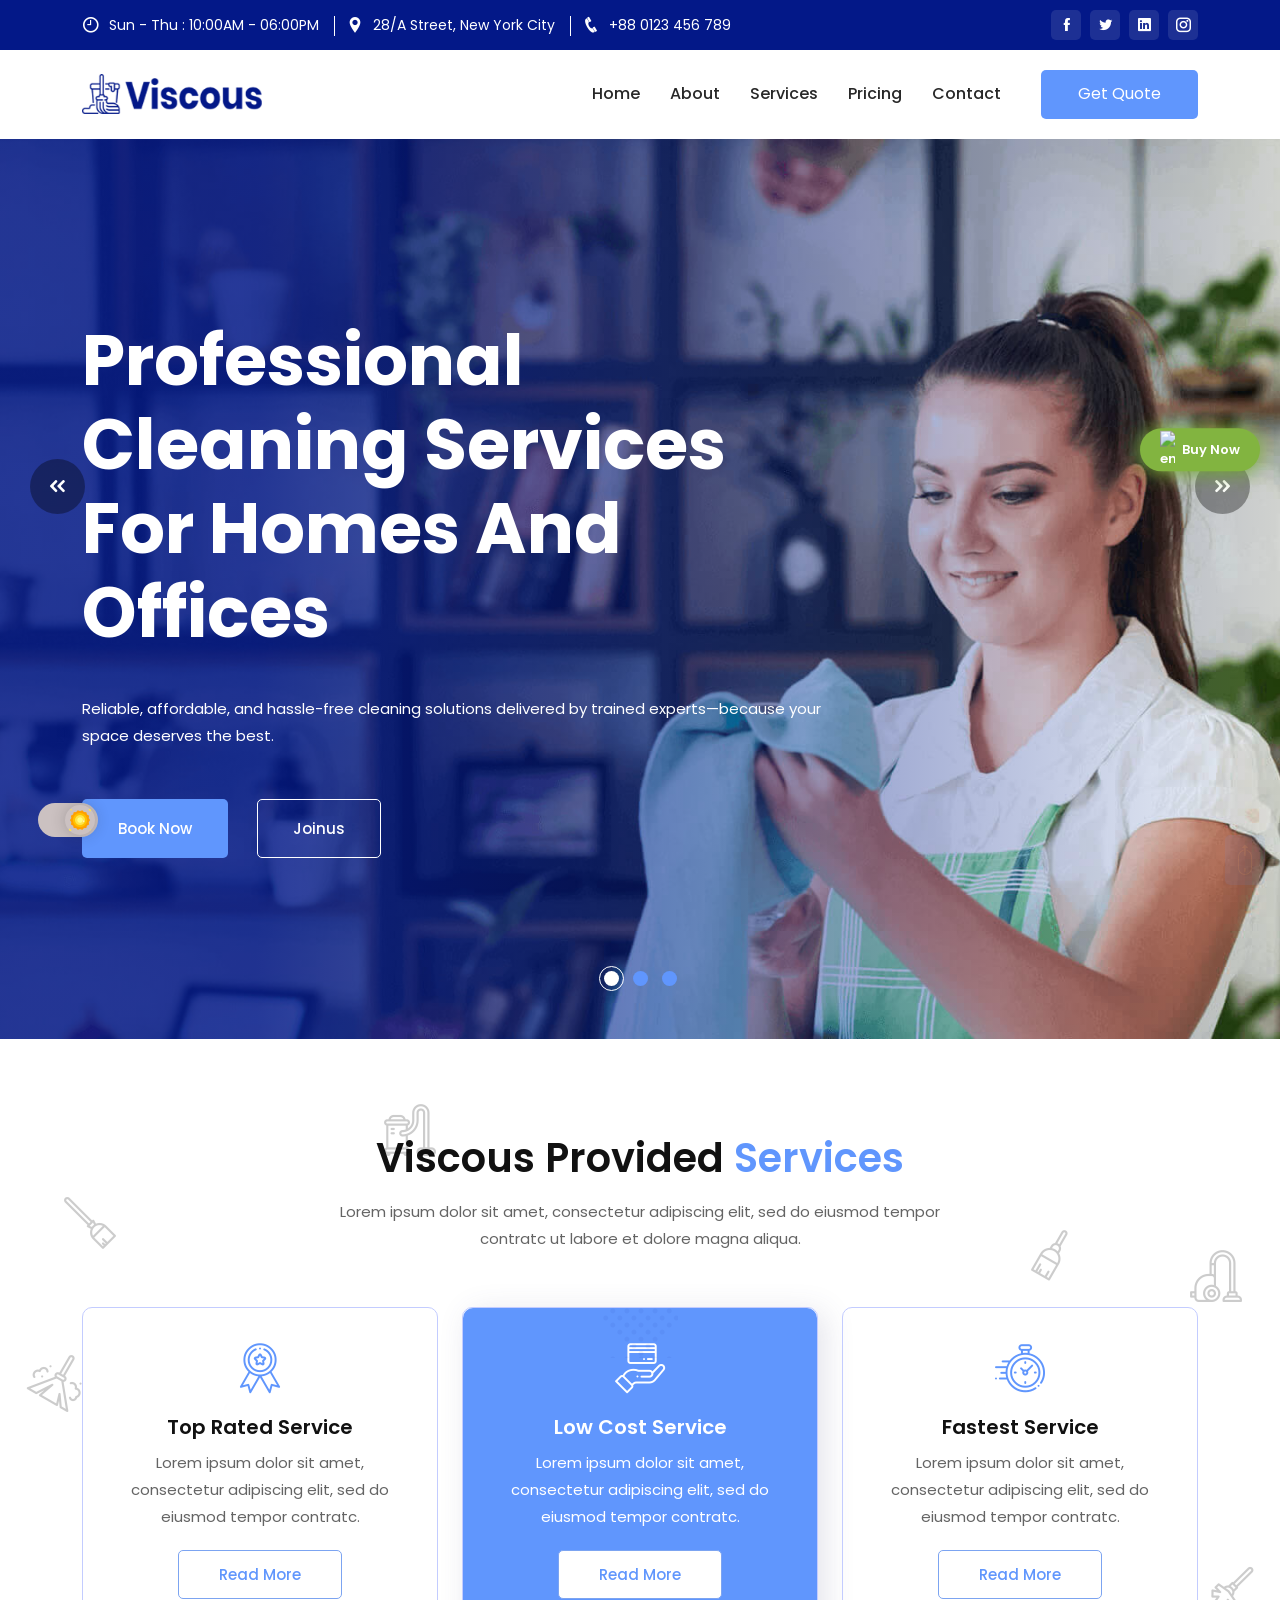
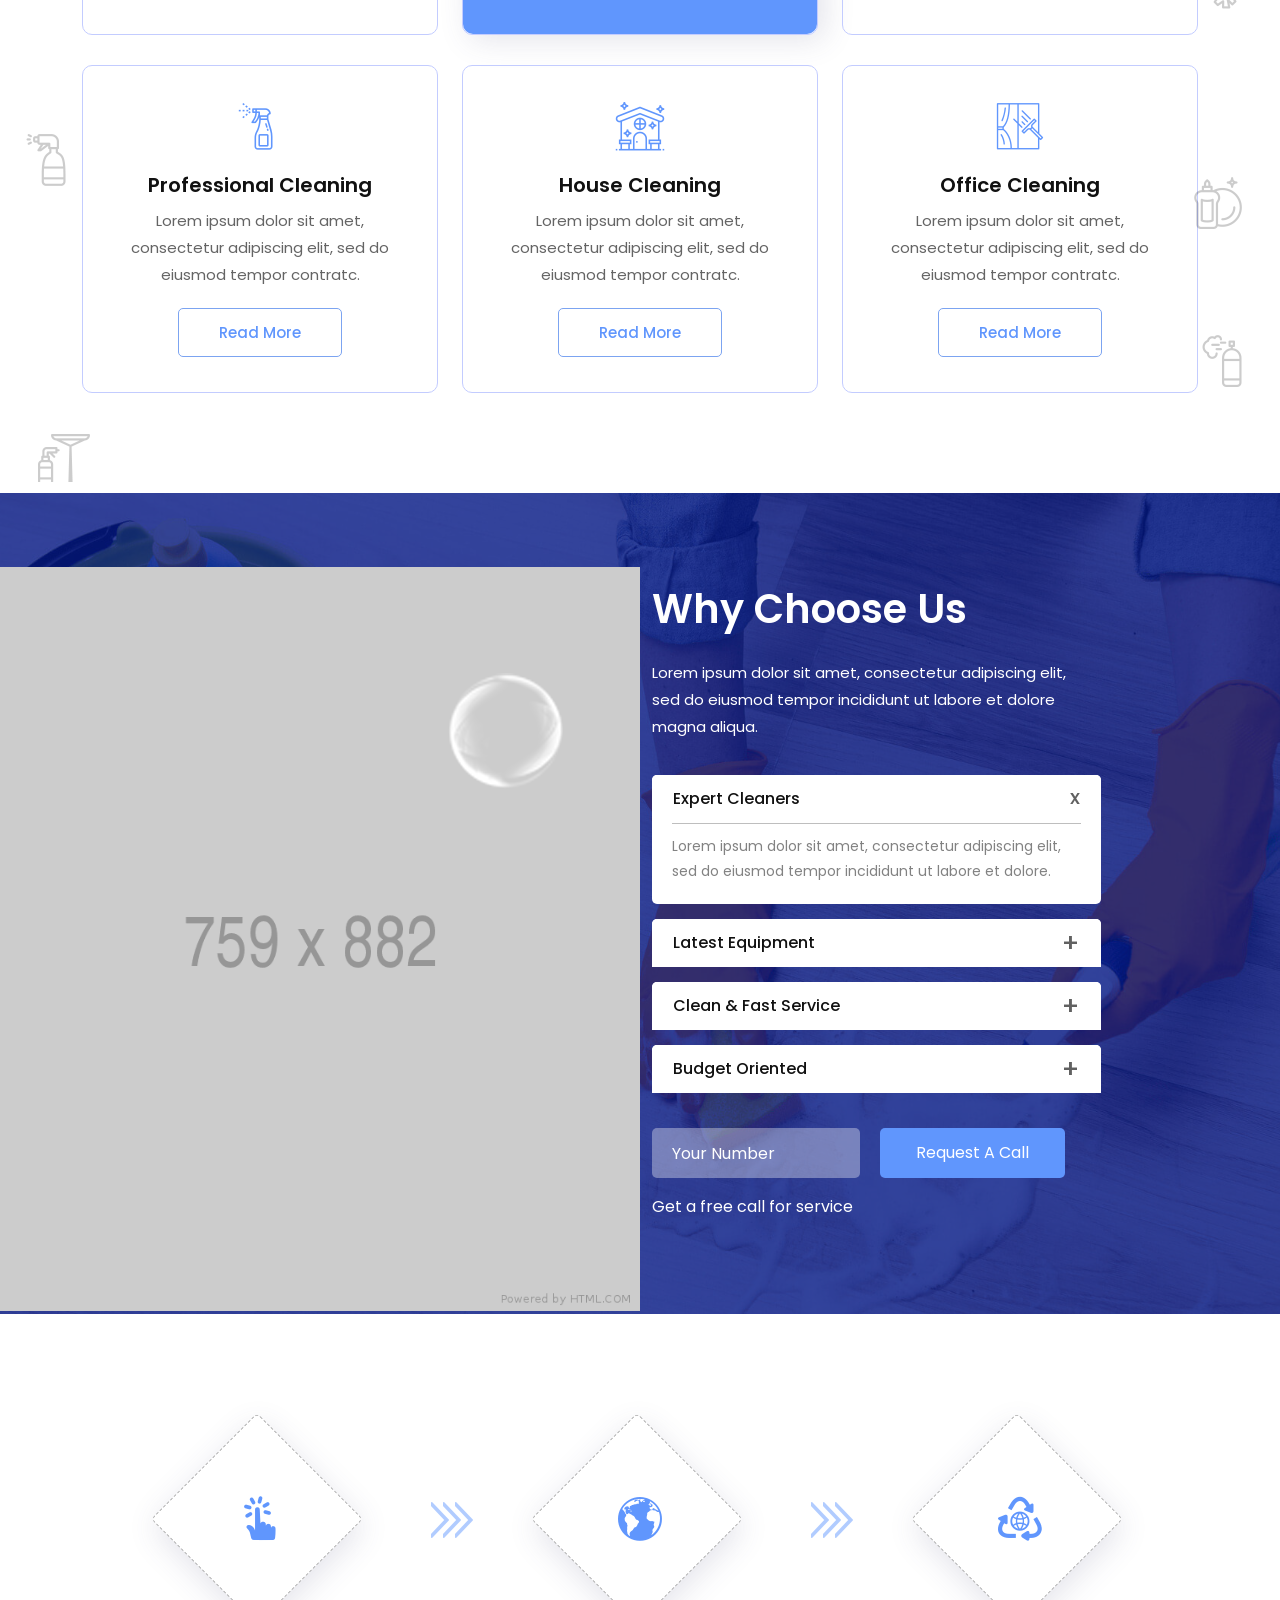
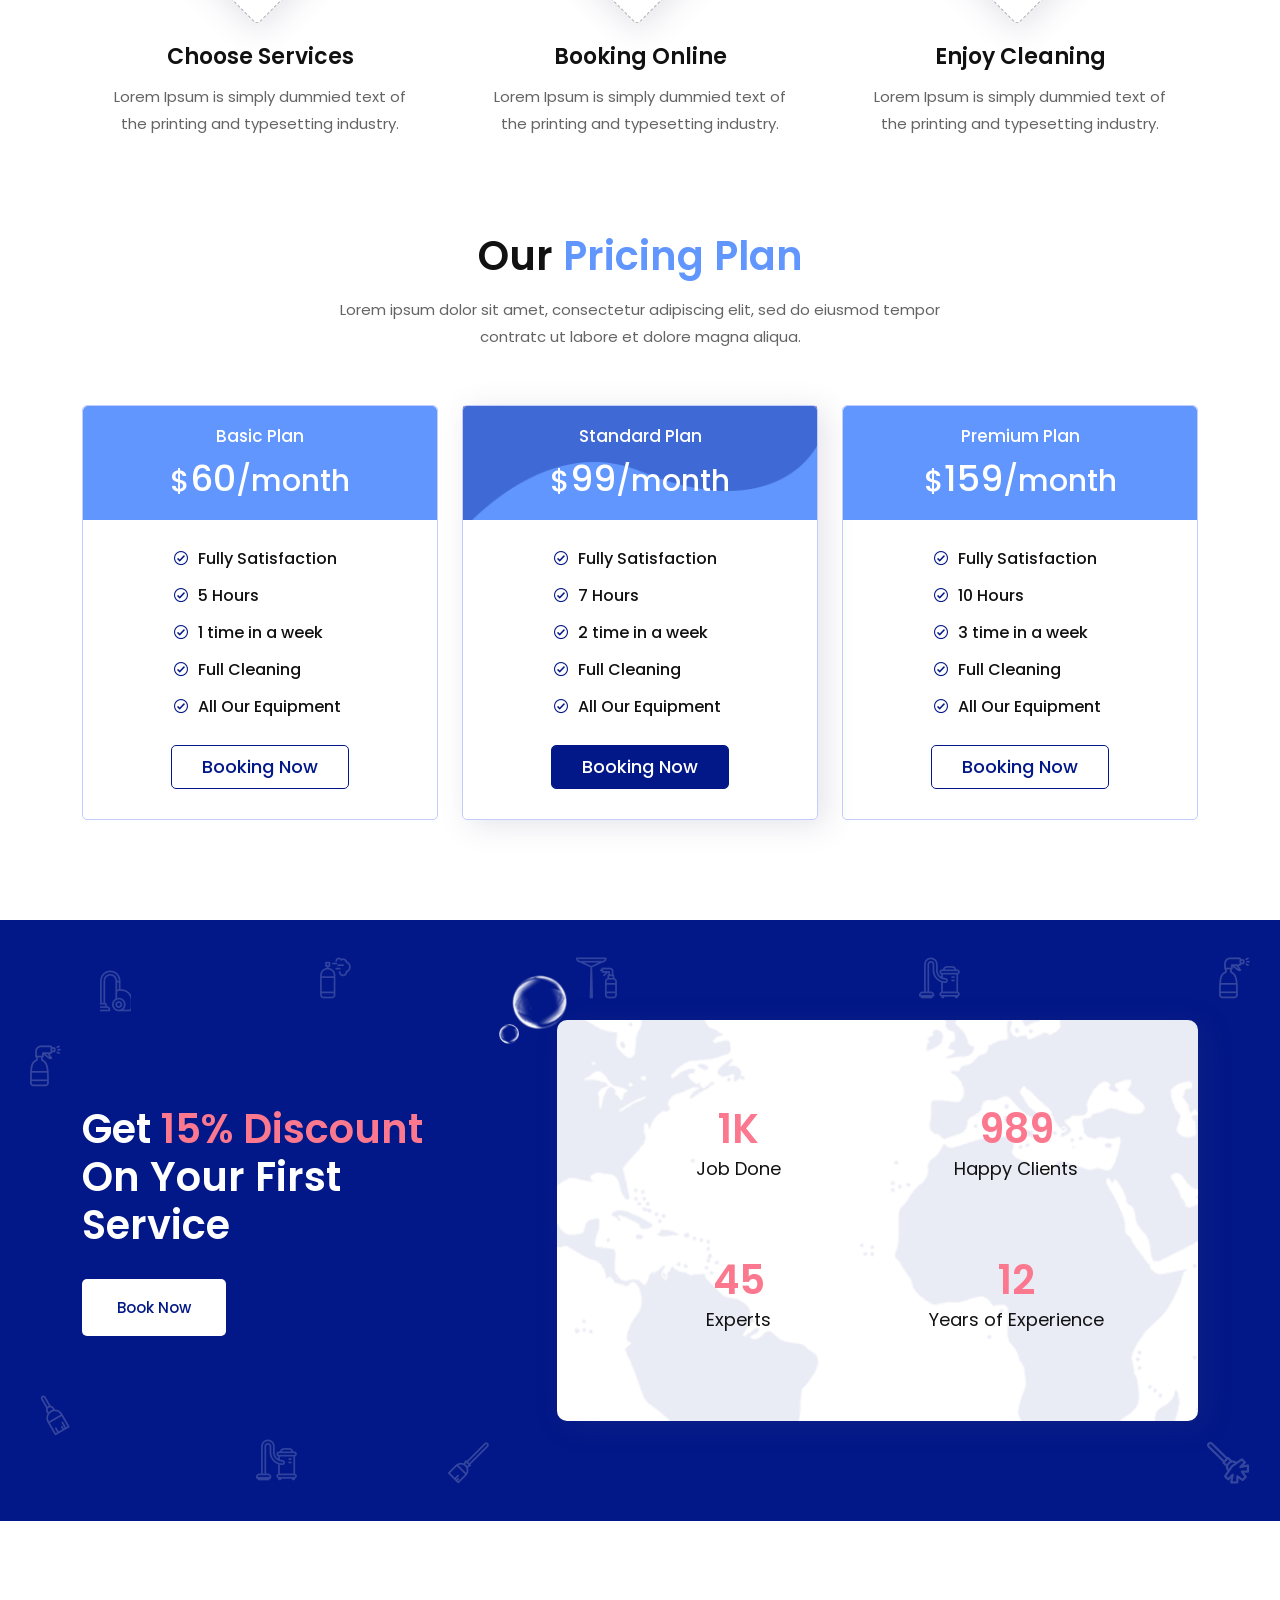
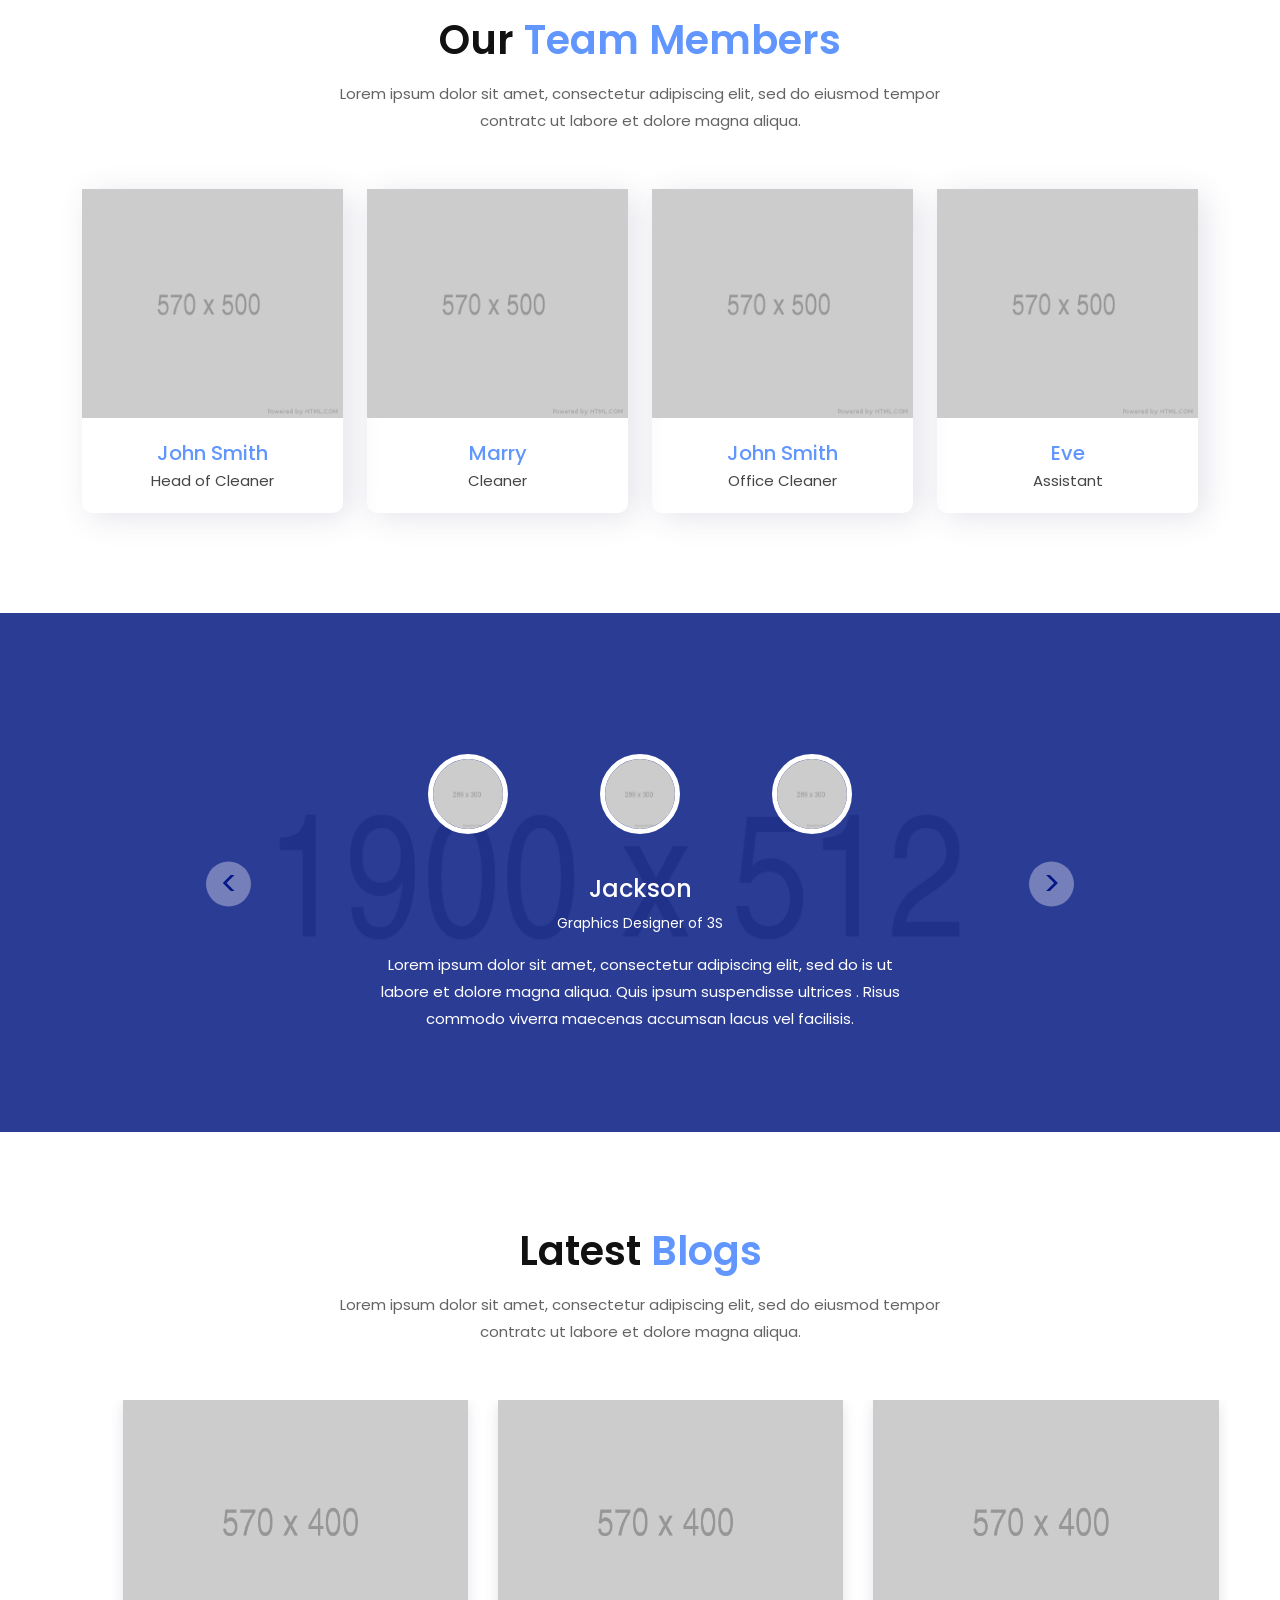
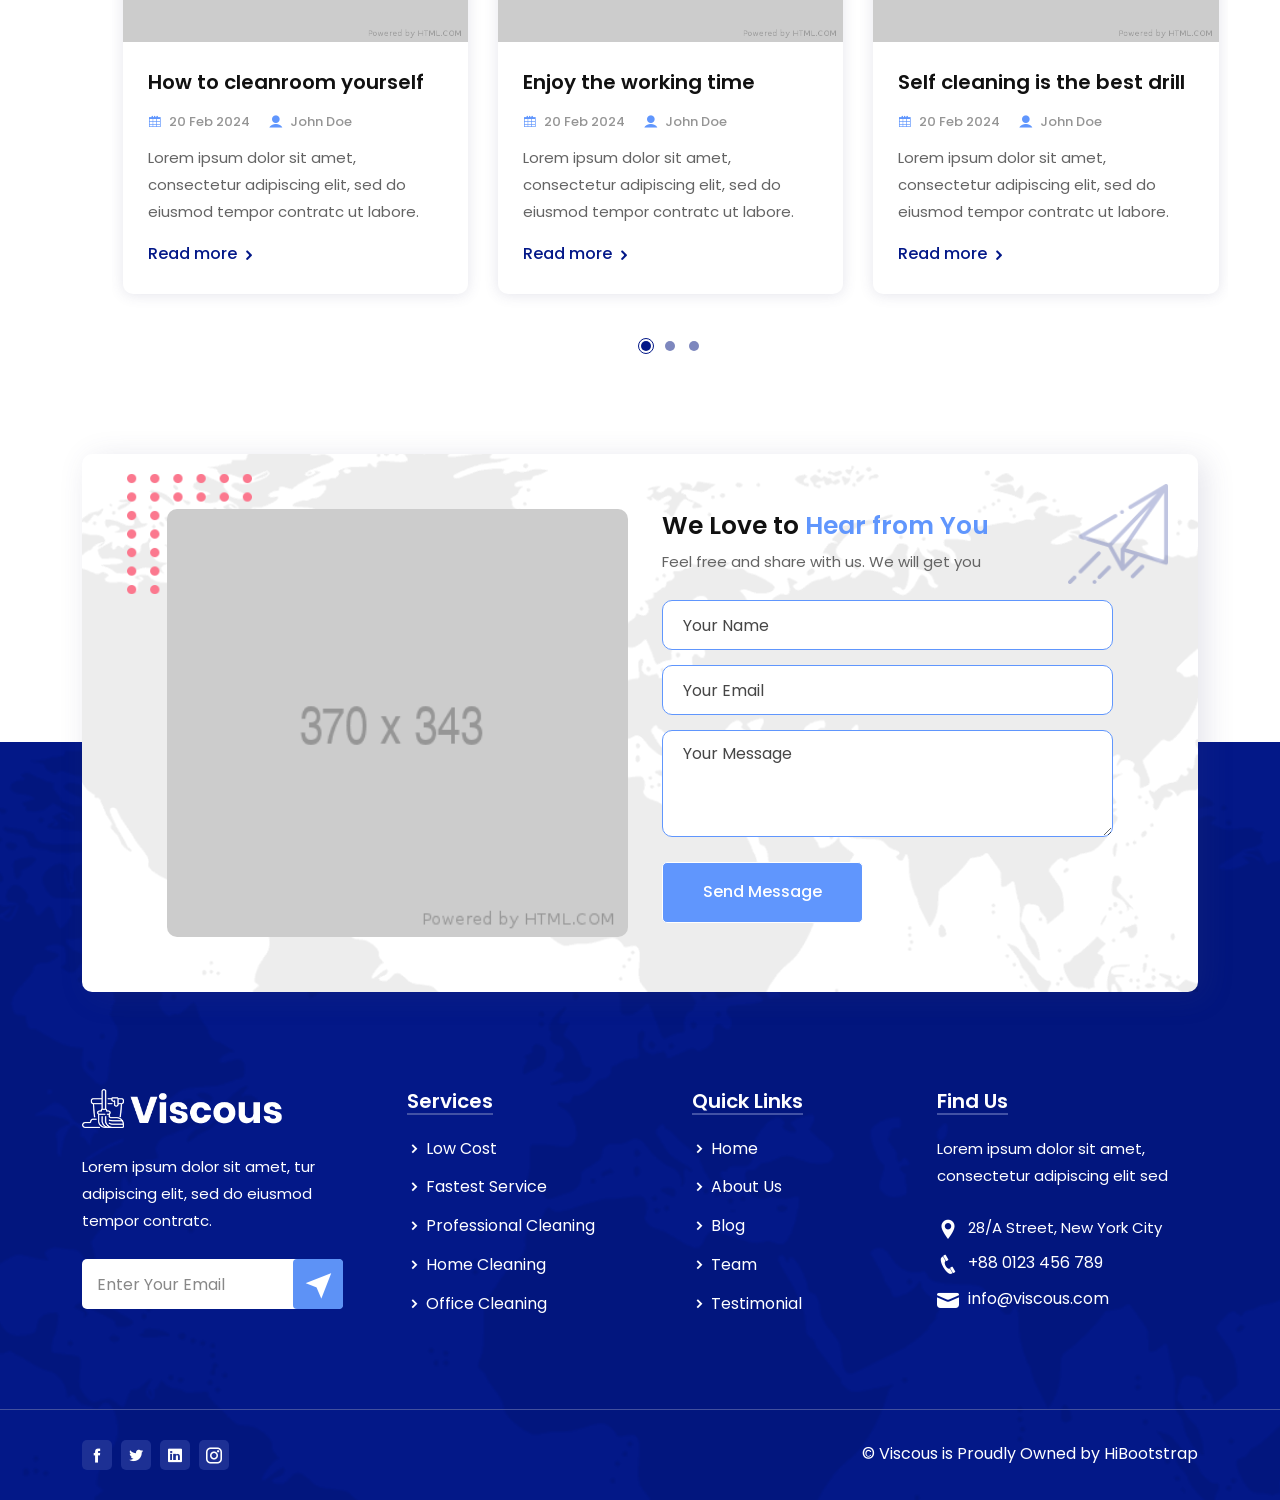
==== commit bf281f15: "added new work" ====
--- a/index.html
+++ b/index.html
@@ -163,11 +163,11 @@
                         <div class="d-table-cell">
                             <div class="container">
                                 <div class="home-text">
-                                    <h1>Your Hygienic Home Our Responsibility</h1>
-                                    <p>Lorem ipsum dolor sit amet, consectetur adipiscing elit, sed do eiusmod tempor ut labore et dolore magna aliqua. Quis ipsum suspendisse ultrices gravida. Viverra maecenas accumsan lacus vel facilisis. Quis ipsum suspendisse ultrices gravida.</p>
+                                    <h1>Professional Cleaning Services for Homes and Offices</h1>
+                                    <p>Reliable, affordable, and hassle-free cleaning solutions delivered by trained experts—because your space deserves the best.</p>
                                     
                                     <div class="theme-button">
-                                        <a href="contact.html" class="default-btn active-btn">Get Started</a>
+                                        <a href="contact.html" class="default-btn active-btn">Book Now</a>
                                         <a href="joinus.html" class="default-btn">Joinus</a>
                                     </div>
                                 </div>
@@ -180,12 +180,12 @@
                         <div class="d-table-cell">
                             <div class="container">
                                 <div class="home-text">
-                                    <h1>We provide High Quality Service</h1>
-                                    <p>Lorem ipsum dolor sit amet, consectetur adipiscing elit, sed do eiusmod tempor ut labore et dolore magna aliqua. Quis ipsum suspendisse ultrices gravida. Viverra maecenas accumsan lacus vel facilisis. Quis ipsum suspendisse ultrices gravida.</p>
+                                    <h1>WDeep Cleaning That Revives Your Space</h1>
+                                    <p>From carpets to kitchens, we go beyond the surface to eliminate dirt, dust, and allergens—giving your home or office a fresh, revitalized feel.</p>
                                     
                                     <div class="theme-button">
-                                        <a href="about.html" class="default-btn active-btn">know More</a>
-                                        <a href="contact.html" class="default-btn">Get Started</a>
+                                        <a href="contact.html" class="default-btn active-btn">Book Now</a>
+                                        <a href="joinus.html" class="default-btn">Joinus</a>
                                     </div>
                                 </div>
                             </div>
@@ -197,7 +197,7 @@
                         <div class="d-table-cell">
                             <div class="container">
                                 <div class="home-text">
-                                    <h1>Our Working Process is Unique</h1>
+                                    <h1>Customizable Cleaning Plans That Fit Your Lifestyle</h1>
                                     <p>Lorem ipsum dolor sit amet, consectetur adipiscing elit, sed do eiusmod tempor ut labore et dolore magna aliqua. Quis ipsum suspendisse ultrices gravida. Viverra maecenas accumsan lacus vel facilisis. Quis ipsum suspendisse ultrices gravida.</p>
                                     
                                     <div class="theme-button">
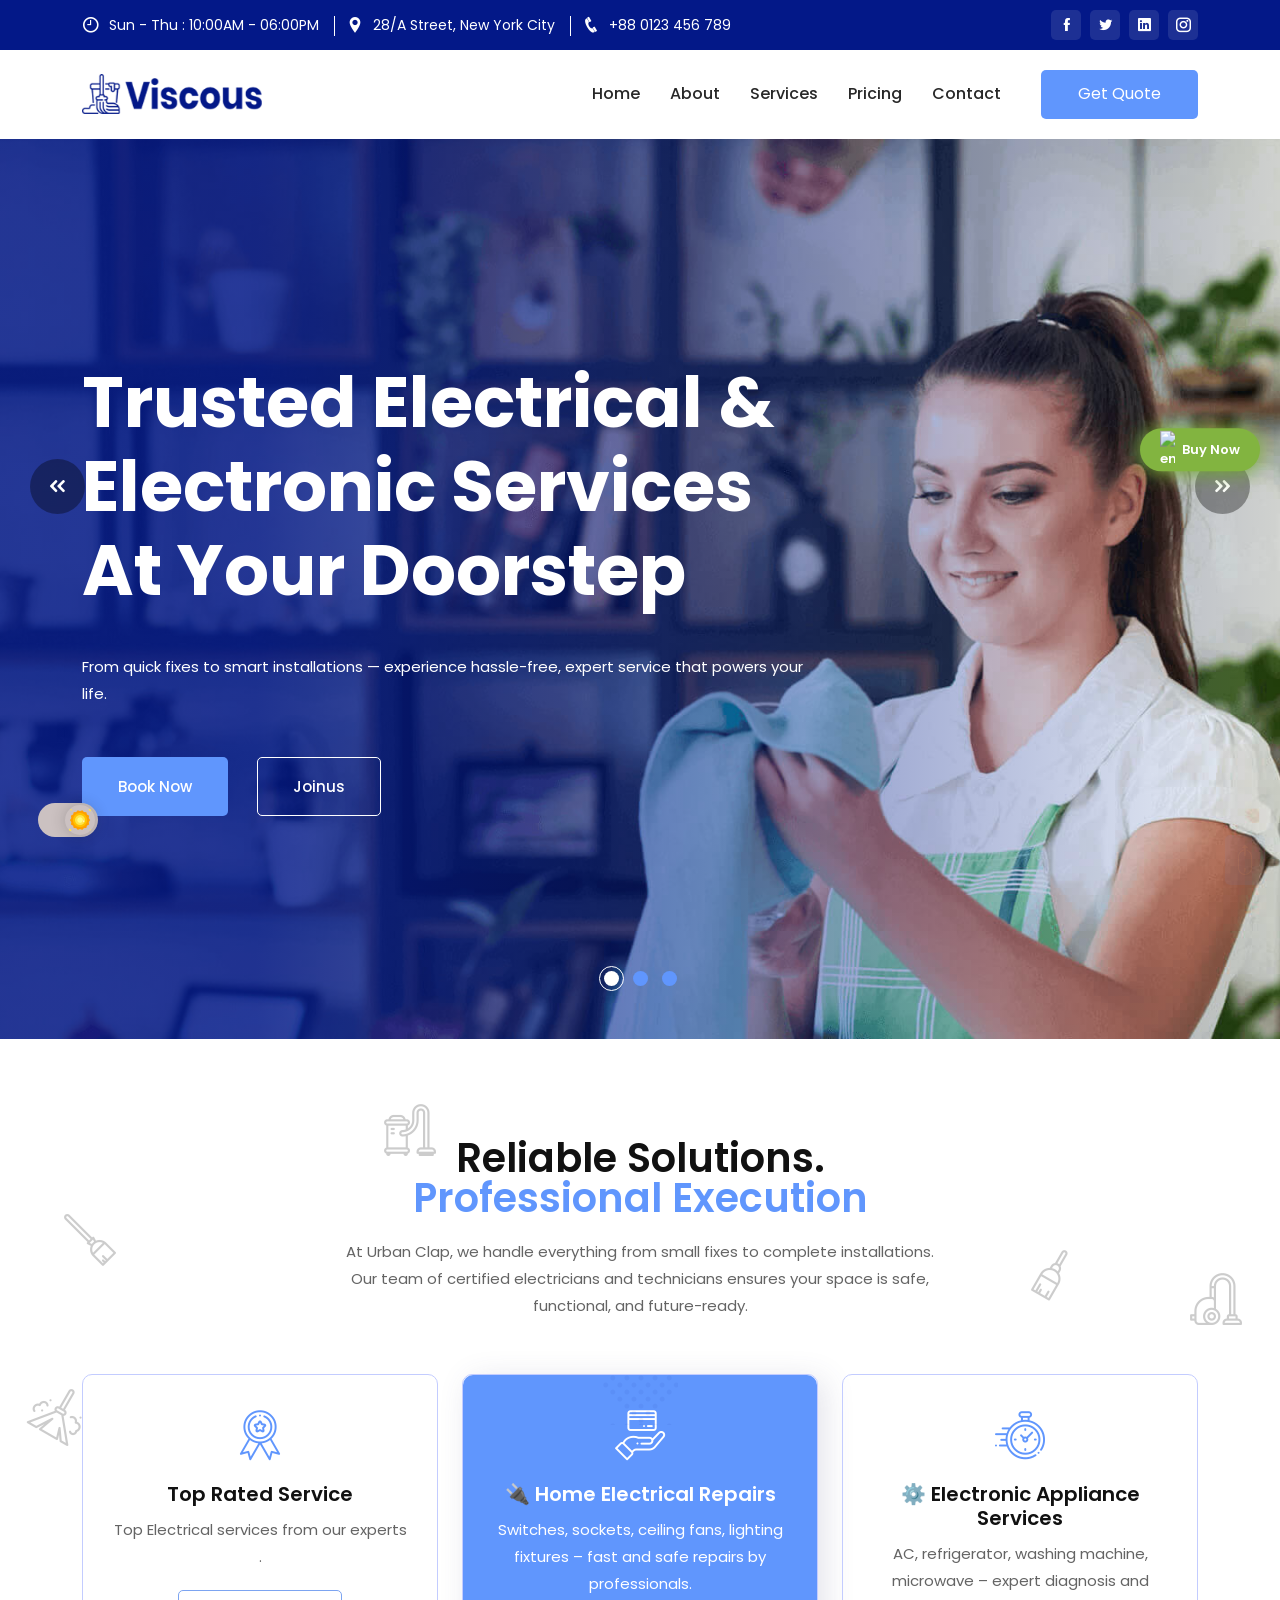
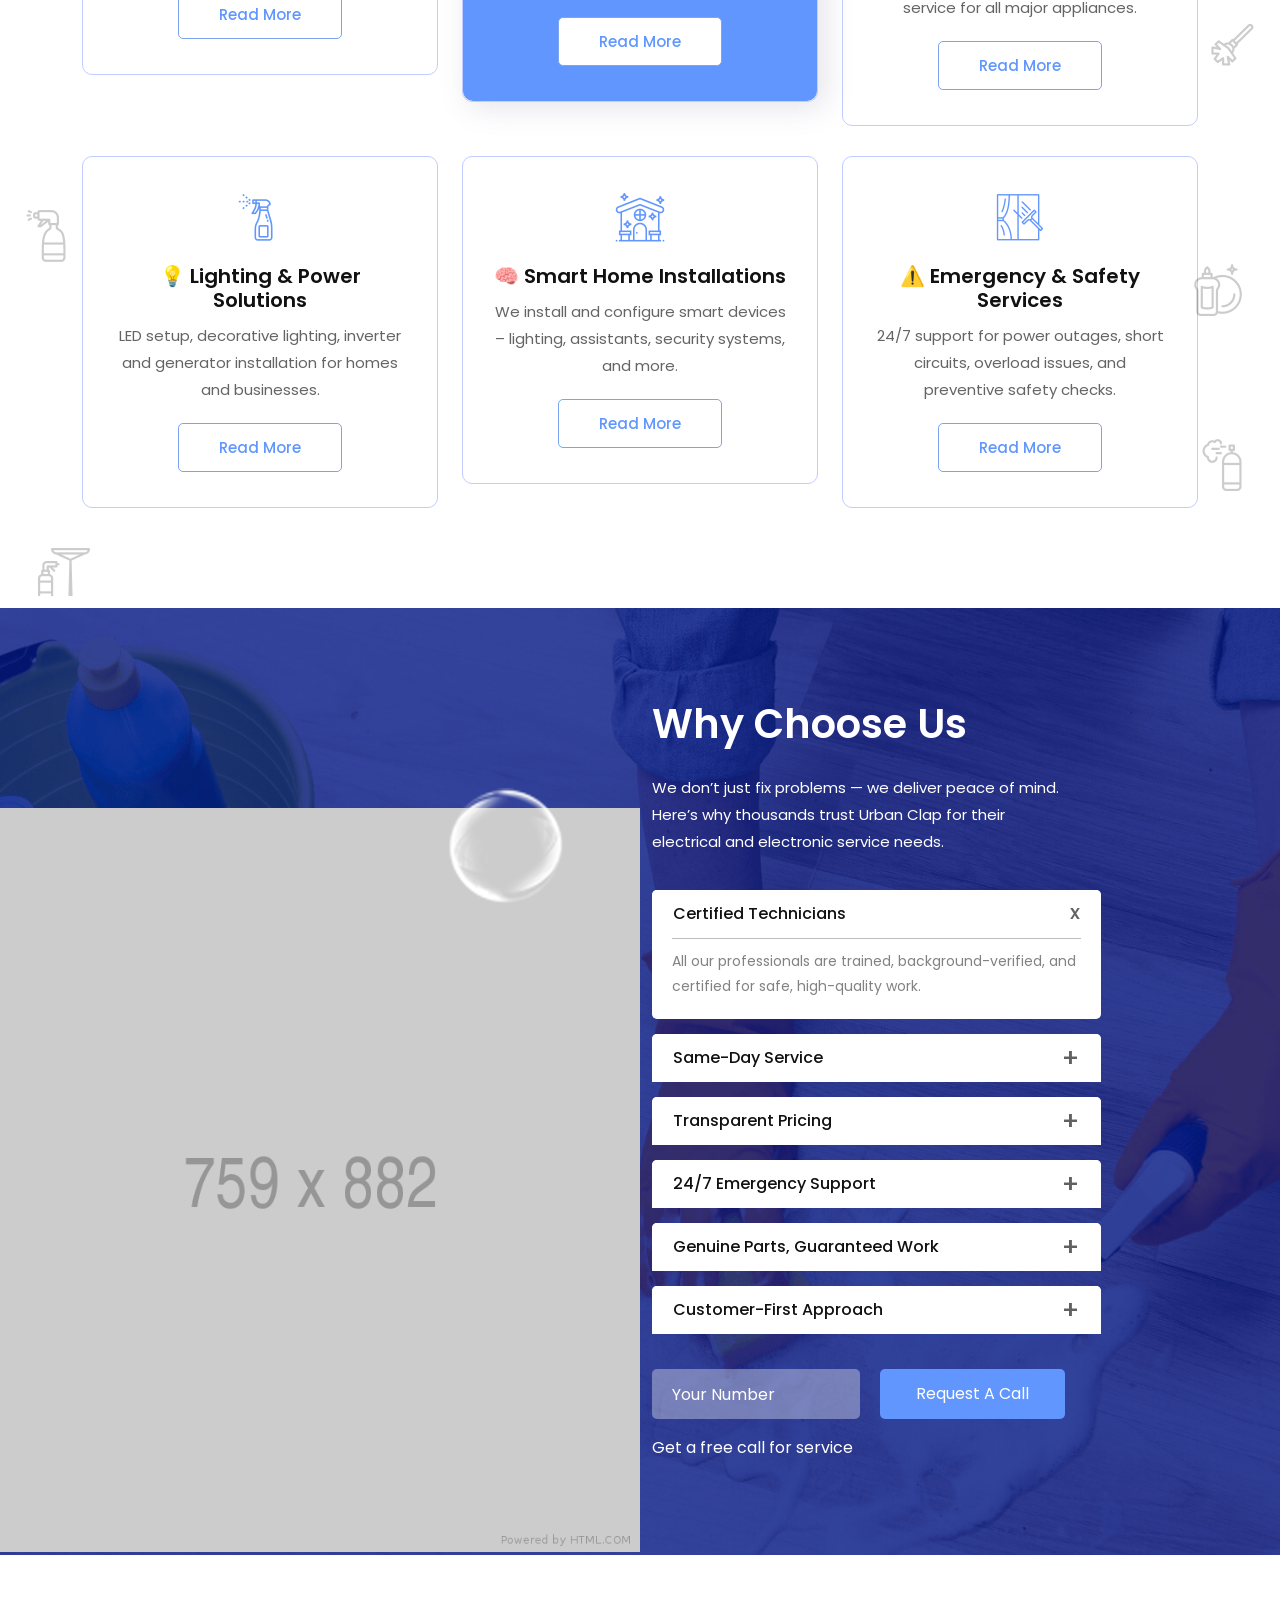
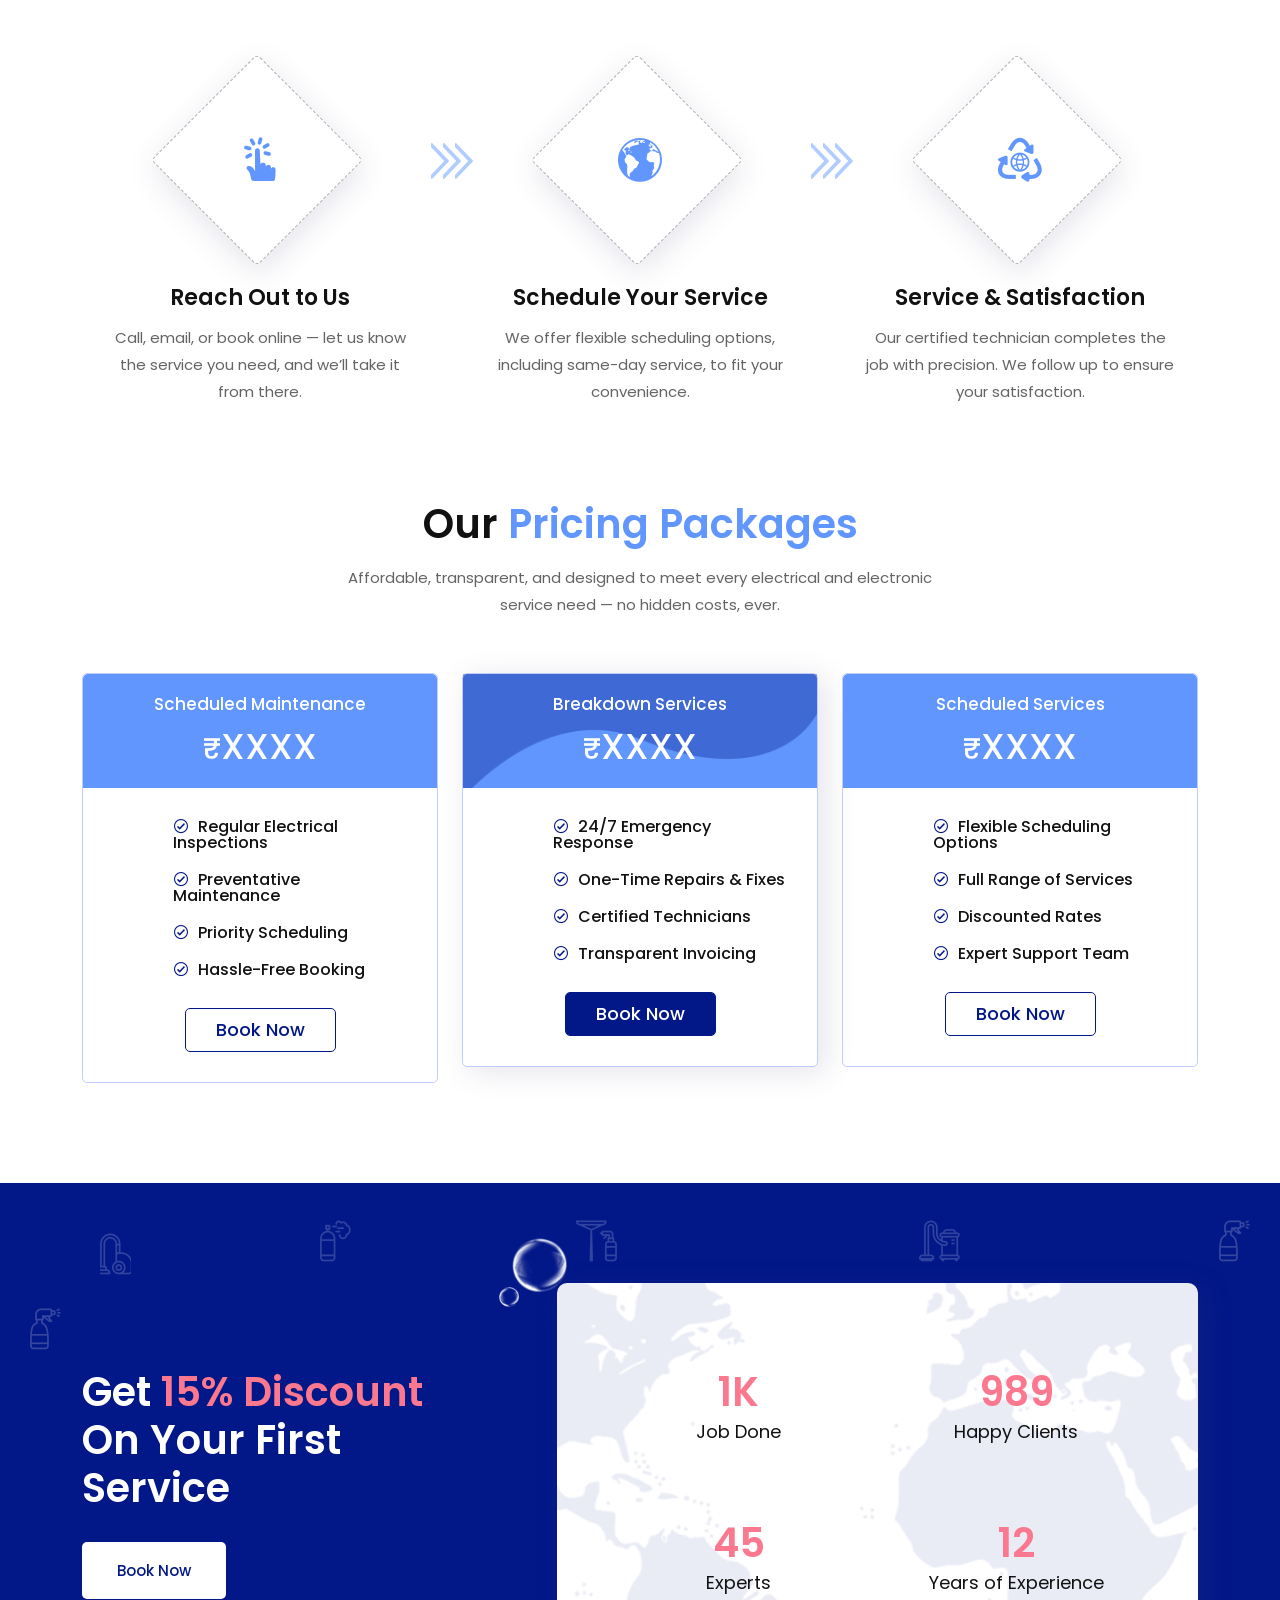
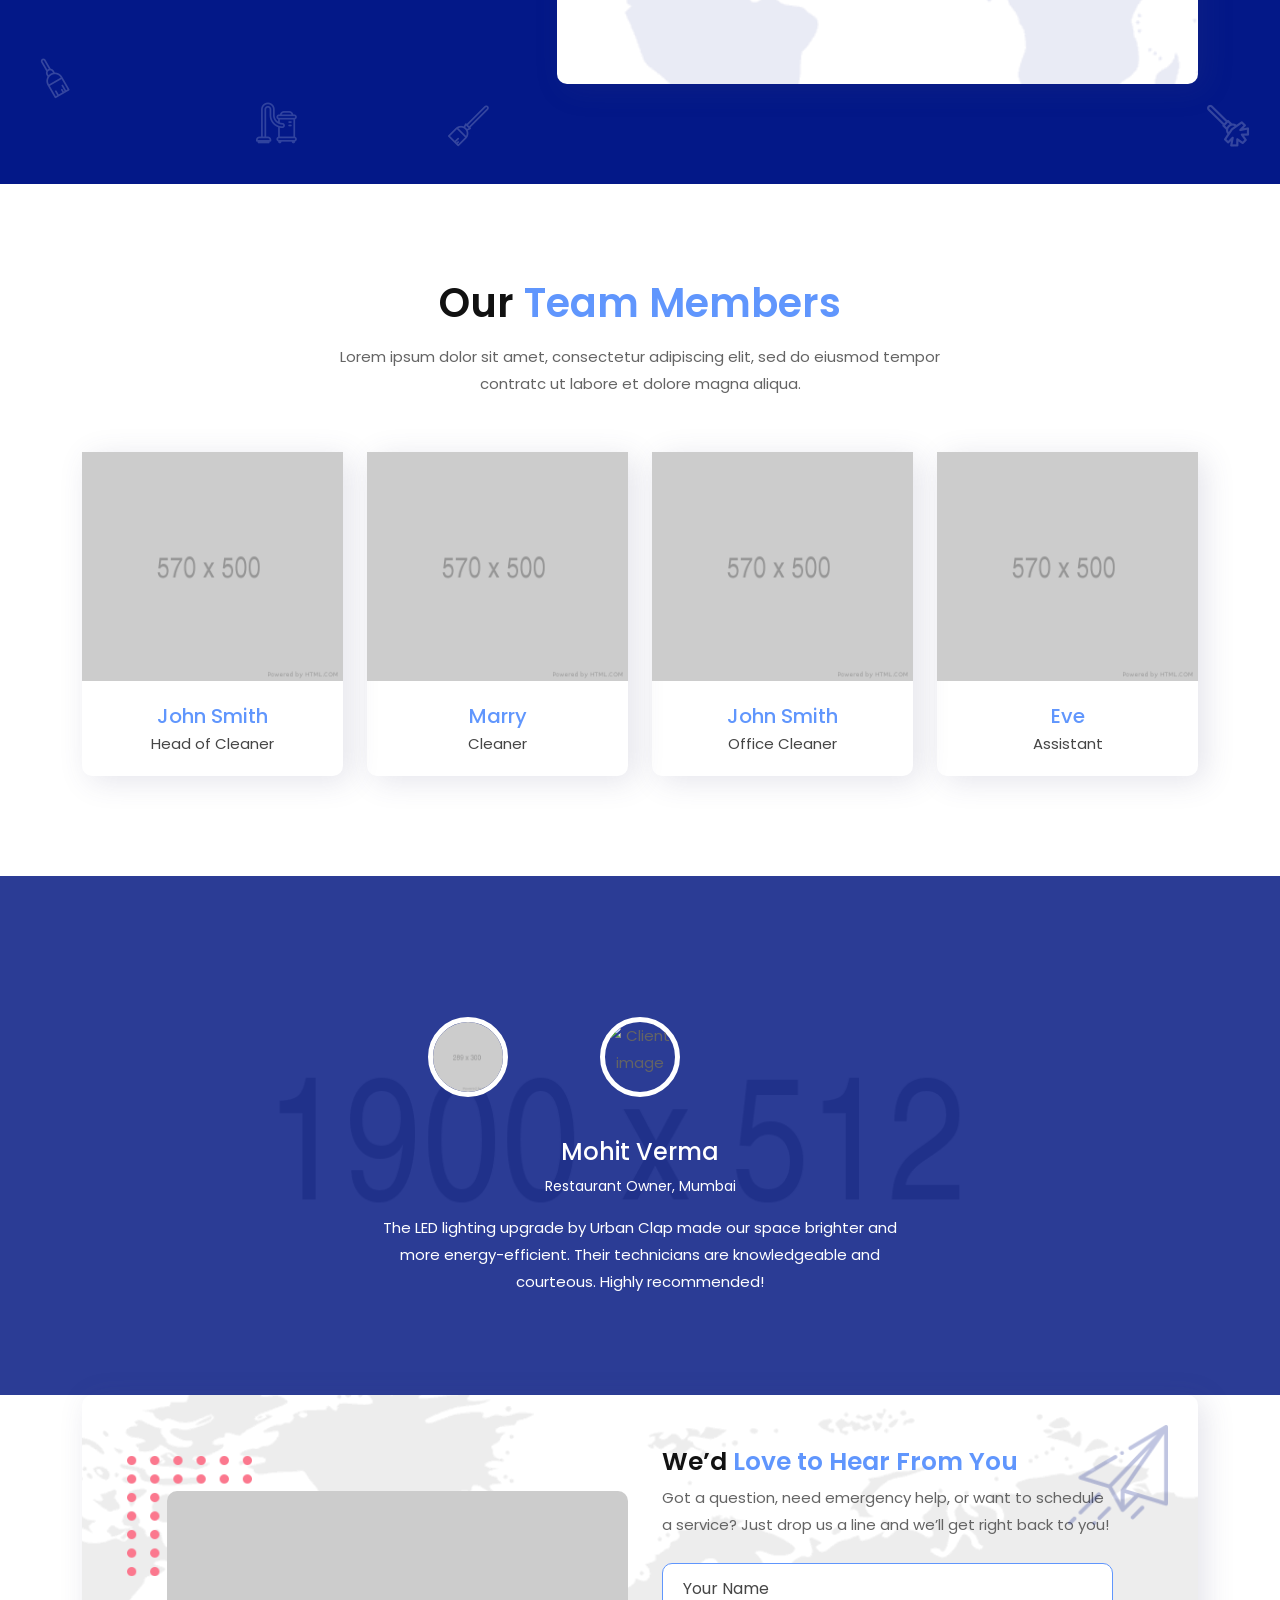
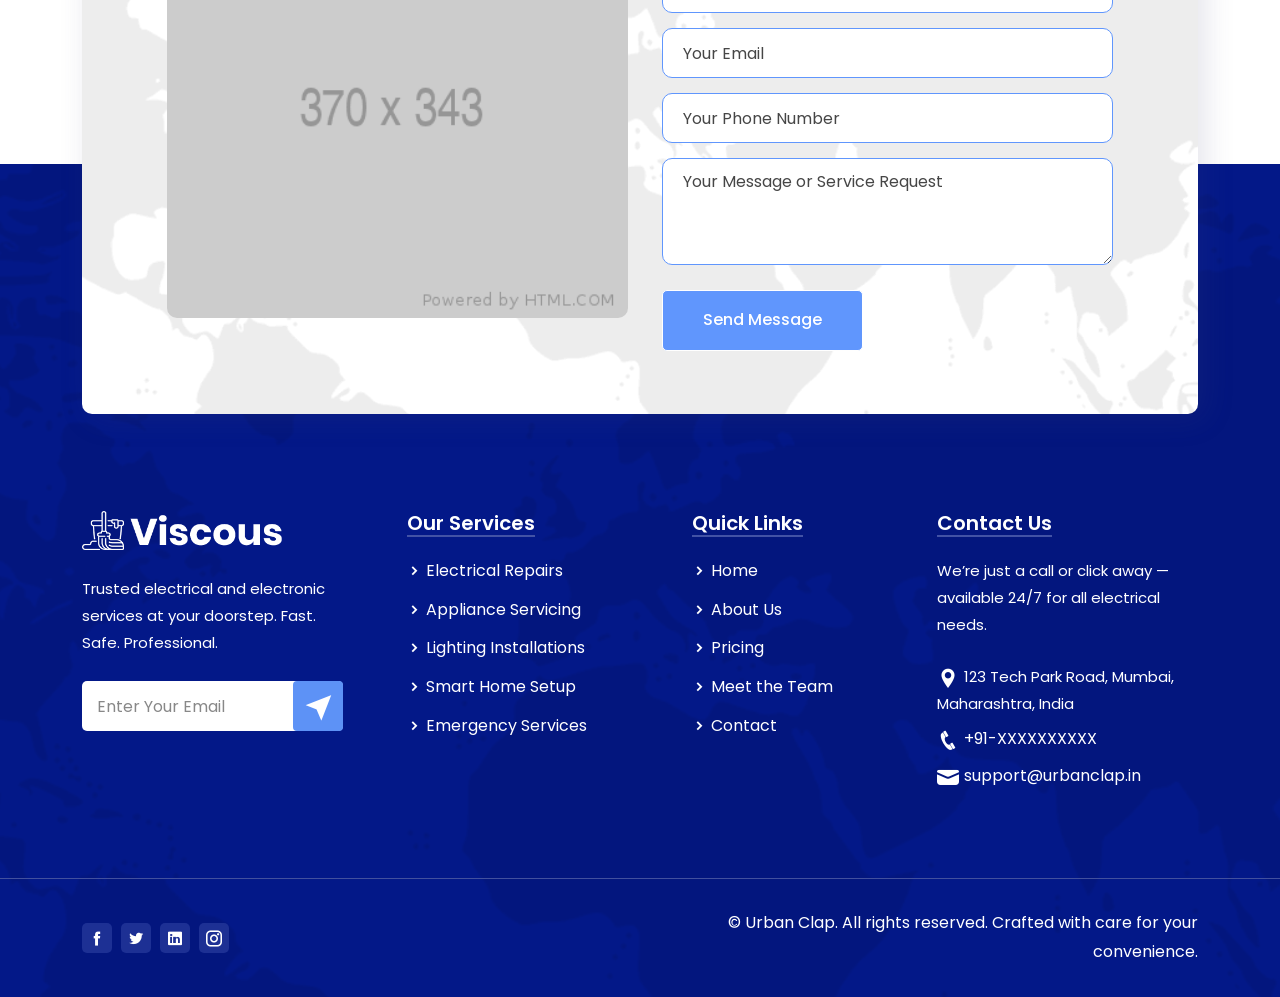
==== commit c0374006: "Added new work" ====
--- a/index.html
+++ b/index.html
@@ -31,7 +31,7 @@
         <link rel="stylesheet" href="assets/css/responsive.css">
 
         <!-- Title -->
-        <title>Viscous - Cleaning Services HTML Template</title>
+        <title>Urbanclap - Your Service Partner</title>
 
         <!-- Favicon Link -->
         <link rel="icon" type="image/png" href="assets/img/favicon.png">      
@@ -39,7 +39,7 @@
     <body>
 
         <!-- Pre Loader Start -->
-        <div class="loader-content">
+        <!-- <div class="loader-content">
             <div class="d-table">
                 <div class="d-table-cell">
                     <div id="loading-center">
@@ -52,7 +52,7 @@
                     </div>
                 </div>
             </div>
-        </div>
+        </div> -->
         <!-- Pre Loader End -->
 
         <!-- Header Section Start -->
@@ -163,8 +163,8 @@
                         <div class="d-table-cell">
                             <div class="container">
                                 <div class="home-text">
-                                    <h1>Professional Cleaning Services for Homes and Offices</h1>
-                                    <p>Reliable, affordable, and hassle-free cleaning solutions delivered by trained experts—because your space deserves the best.</p>
+                                    <h1>Trusted Electrical & Electronic Services at Your Doorstep</h1>
+                                    <p>From quick fixes to smart installations — experience hassle-free, expert service that powers your life.</p>
                                     
                                     <div class="theme-button">
                                         <a href="contact.html" class="default-btn active-btn">Book Now</a>
@@ -180,7 +180,7 @@
                         <div class="d-table-cell">
                             <div class="container">
                                 <div class="home-text">
-                                    <h1>WDeep Cleaning That Revives Your Space</h1>
+                                    <h1> Cleaning That Revives Your Space</h1>
                                     <p>From carpets to kitchens, we go beyond the surface to eliminate dirt, dust, and allergens—giving your home or office a fresh, revitalized feel.</p>
                                     
                                     <div class="theme-button">
@@ -217,8 +217,8 @@
         <section class="service-section pt-100 pb-70">
             <div class="container">
                 <div class="section-head text-center">
-                    <h2>Viscous Provided <span>Services</span></h2>
-                    <p>Lorem ipsum dolor sit amet, consectetur adipiscing elit, sed do eiusmod tempor contratc ut labore et dolore magna aliqua.</p>
+                    <h2>Reliable Solutions.  <span>Professional Execution</span></h2>
+                    <p>At Urban Clap, we handle everything from small fixes to complete installations. Our team of certified electricians and technicians ensures your space is safe, functional, and future-ready.</p>
                 </div>
 
                 <div class="row">
@@ -226,7 +226,7 @@
                         <div class="service-card">
                             <i class="flaticon-medal"></i>
                             <h3>Top Rated Service</h3>
-                            <p>Lorem ipsum dolor sit amet, consectetur adipiscing elit, sed do eiusmod tempor contratc.</p>
+                            <p>Top Electrical services from our experts .</p>
 
                             <div class="theme-button">
                                 <a href="service-details.html" class="default-btn">Read More</a>
@@ -237,8 +237,8 @@
                     <div class="col-lg-4 col-md-6 col-sm-6">
                         <div class="service-card active-service">
                             <i class="flaticon-credit-card"></i>
-                            <h3>Low Cost Service</h3>
-                            <p>Lorem ipsum dolor sit amet, consectetur adipiscing elit, sed do eiusmod tempor contratc.</p>
+                            <h3>🔌 Home Electrical Repairs</h3>
+                            <p>Switches, sockets, ceiling fans, lighting fixtures – fast and safe repairs by professionals.</p>
 
                             <div class="theme-button">
                                 <a href="service-details.html" class="default-btn">Read More</a>
@@ -249,8 +249,8 @@
                     <div class="col-lg-4 col-md-6 col-sm-6">
                         <div class="service-card">
                             <i class="flaticon-icon-1584892"></i>
-                            <h3>Fastest Service</h3>
-                            <p>Lorem ipsum dolor sit amet, consectetur adipiscing elit, sed do eiusmod tempor contratc.</p>
+                            <h3>⚙️ Electronic Appliance Services</h3>
+                            <p>AC, refrigerator, washing machine, microwave – expert diagnosis and service for all major appliances.</p>
 
                             <div class="theme-button">
                                 <a href="service-details.html" class="default-btn">Read More</a>
@@ -261,8 +261,8 @@
                     <div class="col-lg-4 col-md-6 col-sm-6">
                         <div class="service-card">
                             <i class="flaticon-spray"></i>
-                            <h3>Professional Cleaning</h3>
-                            <p>Lorem ipsum dolor sit amet, consectetur adipiscing elit, sed do eiusmod tempor contratc.</p>
+                            <h3>💡 Lighting & Power Solutions</h3>
+                            <p>LED setup, decorative lighting, inverter and generator installation for homes and businesses.</p>
 
                             <div class="theme-button">
                                 <a href="service-details.html" class="default-btn">Read More</a>
@@ -273,8 +273,8 @@
                     <div class="col-lg-4 col-md-6 col-sm-6">
                         <div class="service-card">
                             <i class="flaticon-clean-house"></i>
-                            <h3>House Cleaning</h3>
-                            <p>Lorem ipsum dolor sit amet, consectetur adipiscing elit, sed do eiusmod tempor contratc.</p>
+                            <h3>🧠 Smart Home Installations</h3>
+                            <p>We install and configure smart devices – lighting, assistants, security systems, and more.</p>
 
                             <div class="theme-button">
                                 <a href="service-details.html" class="default-btn">Read More</a>
@@ -285,8 +285,8 @@
                     <div class="col-lg-4 col-md-6 col-sm-6">
                         <div class="service-card">
                             <i class="flaticon-wiper"></i>
-                            <h3>Office Cleaning</h3>
-                            <p>Lorem ipsum dolor sit amet, consectetur adipiscing elit, sed do eiusmod tempor contratc.</p>
+                            <h3>⚠️ Emergency & Safety Services</h3>
+                            <p>24/7 support for power outages, short circuits, overload issues, and preventive safety checks.</p>
 
                             <div class="theme-button">
                                 <a href="service-details.html" class="default-btn">Read More</a>
@@ -316,79 +316,109 @@
             <div class="container-fluid">
                 <div class="row">
                     <div class="col-lg-6 why-choose-img">
+                        <!-- Add a relevant image here -->
                     </div>
                     <div class="col-lg-5 offset-lg-6 offset-md-0">
                         <div class="why-choose-text">
                             <div class="section-head">
                                 <h2>Why Choose Us</h2>
-                                <p>Lorem ipsum dolor sit amet, consectetur adipiscing elit, sed do eiusmod tempor incididunt ut labore et dolore magna aliqua.</p>
-                            </div>
-                        </div>
-
+                                <p>We don’t just fix problems — we deliver peace of mind. Here’s why thousands trust Urban Clap for their electrical and electronic service needs.</p>
+                            </div>
+                        </div>
+        
                         <div class="why-choose-accordian">
                             <div class="accordion" id="accordionExample">
                                 <div class="card">
                                     <div class="card-header" id="headingOne">
                                         <h2 class="mb-0">
-                                            <a href="service.html" class="btn" data-bs-toggle="collapse" data-bs-target="#collapseOne" aria-expanded="true" aria-controls="collapseOne">
-                                                Expert Cleaners
+                                            <a href="#" class="btn" data-bs-toggle="collapse" data-bs-target="#collapseOne" aria-expanded="true" aria-controls="collapseOne">
+                                                Certified Technicians
                                             </a>
                                         </h2>
-                                    </div>                           
+                                    </div>
                                     <div id="collapseOne" class="collapse show" aria-labelledby="headingOne" data-bs-parent="#accordionExample">
                                         <div class="card-body">
-                                            Lorem ipsum dolor sit amet, consectetur adipiscing elit, sed do eiusmod tempor incididunt ut labore et dolore.
+                                            All our professionals are trained, background-verified, and certified for safe, high-quality work.
                                         </div>
                                     </div>
                                 </div>
-
+        
                                 <div class="card">
                                     <div class="card-header" id="headingTwo">
                                         <h2 class="mb-0">
-                                            <a href="service.html"  class="btn collapsed" data-bs-toggle="collapse" data-bs-target="#collapseTwo" aria-expanded="false" aria-controls="collapseTwo">
-                                                Latest Equipment
+                                            <a href="#" class="btn collapsed" data-bs-toggle="collapse" data-bs-target="#collapseTwo" aria-expanded="false" aria-controls="collapseTwo">
+                                                Same-Day Service
                                             </a>
                                         </h2>
                                     </div>
-                                    <div id="collapseTwo" class="collapse" aria-labelledby="headingTwo"     data-bs-parent="#accordionExample">
+                                    <div id="collapseTwo" class="collapse" aria-labelledby="headingTwo" data-bs-parent="#accordionExample">
                                         <div class="card-body">
-                                            Lorem ipsum dolor sit amet, consectetur adipiscing elit, sed do eiusmod tempor incididunt ut labore et dolore.
+                                            Need it done today? We offer quick turnaround and flexible scheduling across cities.
                                         </div>
                                     </div>
                                 </div>
-
+        
                                 <div class="card">
                                     <div class="card-header" id="headingThree">
                                         <h2 class="mb-0">
-                                            <a href="service.html" class="btn collapsed" data-bs-toggle="collapse" data-bs-target="#collapseThree" aria-expanded="false" aria-controls="collapseThree">
-                                                Clean & Fast Service
+                                            <a href="#" class="btn collapsed" data-bs-toggle="collapse" data-bs-target="#collapseThree" aria-expanded="false" aria-controls="collapseThree">
+                                                Transparent Pricing
                                             </a>
                                         </h2>
                                     </div>
                                     <div id="collapseThree" class="collapse" aria-labelledby="headingThree" data-bs-parent="#accordionExample">
                                         <div class="card-body">
-                                            Lorem ipsum dolor sit amet, consectetur adipiscing elit, sed do eiusmod tempor incididunt ut labore et dolore.
+                                            No hidden charges. You pay only for what you need — simple, honest, and upfront.
                                         </div>
                                     </div>
                                 </div>
-
+        
                                 <div class="card">
                                     <div class="card-header" id="headingFour">
                                         <h2 class="mb-0">
-                                            <a href="service.html" class="btn collapsed" data-bs-toggle="collapse" data-bs-target="#collapseFour" aria-expanded="false" aria-controls="collapseFour">
-                                                Budget Oriented
+                                            <a href="#" class="btn collapsed" data-bs-toggle="collapse" data-bs-target="#collapseFour" aria-expanded="false" aria-controls="collapseFour">
+                                                24/7 Emergency Support
                                             </a>
                                         </h2>
                                     </div>
-
                                     <div id="collapseFour" class="collapse" aria-labelledby="headingFour" data-bs-parent="#accordionExample">
                                         <div class="card-body">
-                                            Lorem ipsum dolor sit amet, consectetur adipiscing elit, sed do eiusmod tempor incididunt ut labore et dolore.
+                                            Power failure at midnight? We’re just a call away, anytime you need us.
                                         </div>
                                     </div>
                                 </div>
-                            </div> 
-
+        
+                                <div class="card">
+                                    <div class="card-header" id="headingFive">
+                                        <h2 class="mb-0">
+                                            <a href="#" class="btn collapsed" data-bs-toggle="collapse" data-bs-target="#collapseFive" aria-expanded="false" aria-controls="collapseFive">
+                                                Genuine Parts, Guaranteed Work
+                                            </a>
+                                        </h2>
+                                    </div>
+                                    <div id="collapseFive" class="collapse" aria-labelledby="headingFive" data-bs-parent="#accordionExample">
+                                        <div class="card-body">
+                                            We use only branded components and back our service with satisfaction guarantees.
+                                        </div>
+                                    </div>
+                                </div>
+        
+                                <div class="card">
+                                    <div class="card-header" id="headingSix">
+                                        <h2 class="mb-0">
+                                            <a href="#" class="btn collapsed" data-bs-toggle="collapse" data-bs-target="#collapseSix" aria-expanded="false" aria-controls="collapseSix">
+                                                Customer-First Approach
+                                            </a>
+                                        </h2>
+                                    </div>
+                                    <div id="collapseSix" class="collapse" aria-labelledby="headingSix" data-bs-parent="#accordionExample">
+                                        <div class="card-body">
+                                            Your convenience is our priority — from booking to billing, we keep it hassle-free.
+                                        </div>
+                                    </div>
+                                </div>
+                            </div>
+        
                             <div class="why-choose-contact">
                                 <form>
                                     <div class="form-group">
@@ -403,12 +433,13 @@
                         </div>
                     </div>
                 </div>
-
+        
                 <div class="why-choose-shape">
                     <img src="assets/img/why-choose/shape-1.png" alt="shape">
                 </div>
-            </div>          
+            </div>
         </section>
+        
         <!-- Why Choose Section End -->
 
         <!-- Process Section Start -->
@@ -418,8 +449,8 @@
                     <div class="col-md-4 col-sm-6">
                         <div class="process-card">
                             <i class="icofont-touch"></i>
-                            <h3>Choose Services</h3>
-                            <p>Lorem Ipsum is simply dummied text of the printing and typesetting industry.</p>
+                            <h3>Reach Out to Us</h3>
+                            <p>Call, email, or book online — let us know the service you need, and we’ll take it from there.</p>
                             <img src="assets/img/process-pattern-2.png" alt="arrow">
                         </div>
                     </div> 
@@ -427,149 +458,106 @@
                     <div class="col-md-4 col-sm-6">
                         <div class="process-card">
                             <i class="icofont-world"></i>
-                            <h3>Booking Online</h3>
-                            <p>Lorem Ipsum is simply dummied text of the printing and typesetting industry.</p>
+                            <h3>Schedule Your Service</h3>
+                            <p>We offer flexible scheduling options, including same-day service, to fit your convenience.</p>
                             <img src="assets/img/process-pattern-2.png" alt="arrow">
                         </div>
                     </div> 
-
+        
                     <div class="col-md-4 col-sm-6 offset-sm-3 offset-md-0">
                         <div class="process-card">
                             <i class="icofont-recycle-alt"></i>
-                            <h3>Enjoy Cleaning</h3>
-                            <p>Lorem Ipsum is simply dummied text of the printing and typesetting industry.</p>
+                            <h3>Service & Satisfaction</h3>
+                            <p>Our certified technician completes the job with precision. We follow up to ensure your satisfaction.</p>
                         </div>
                     </div> 
                 </div>
             </div>
         </div>
+        
         <!-- Process Section End -->
 
         <!-- Pricing Section Start -->
         <section class="pricing-section pb-70">
             <div class="container">
                 <div class="section-head text-center">
-                    <h2>Our <span>Pricing Plan</span></h2>
-                    <p>Lorem ipsum dolor sit amet, consectetur adipiscing elit, sed do eiusmod tempor contratc ut labore et dolore magna aliqua.</p>
-                </div>
-
+                    <h2>Our <span>Pricing Packages</span></h2>
+                    <p>Affordable, transparent, and designed to meet every electrical and electronic service need — no hidden costs, ever.</p>
+                </div>
+        
                 <div class="row">
+                    <!-- Scheduled Maintenance Package -->
                     <div class="col-lg-4 col-md-6 col-sm-6">
                         <div class="price-card-area">
                             <div class="price-head-text">
-                                <h4>Basic Plan</h4>
-                                <h2>$<span>60</span>/month</h2>
-                            </div>
-
+                                <h4>Scheduled Maintenance</h4>
+                                <h2>₹<span>XXXX</span></h2>
+                            </div>
+        
                             <div class="plan-features">
                                 <ul>
-                                    <li>
-                                        <i class="icofont-check-circled"></i>
-                                        Fully Satisfaction
-                                    </li>
-                                    <li>
-                                        <i class="icofont-check-circled"></i>
-                                        5 Hours 
-                                    </li>
-                                    <li>
-                                        <i class="icofont-check-circled"></i>
-                                        1 time in a week
-                                    </li>
-                                    <li>
-                                        <i class="icofont-check-circled"></i>
-                                        Full Cleaning
-                                    </li>
-                                    <li>
-                                        <i class="icofont-check-circled"></i>
-                                        All Our Equipment
-                                    </li>
+                                    <li><i class="icofont-check-circled"></i> Regular Electrical Inspections</li>
+                                    <li><i class="icofont-check-circled"></i> Preventative Maintenance</li>
+                                    <li><i class="icofont-check-circled"></i> Priority Scheduling</li>
+                                    <li><i class="icofont-check-circled"></i> Hassle-Free Booking</li>
                                 </ul>
                             </div>
-
+        
                             <div class="plan-btn">
-                                <a href="contact.html">Booking Now</a>
-                            </div>
-                        </div>
-                    </div>
-                    
+                                <a href="contact.html">Book Now</a>
+                            </div>
+                        </div>
+                    </div>
+        
+                    <!-- Breakdown Services Package -->
                     <div class="col-lg-4 col-md-6 col-sm-6">
                         <div class="price-card-area active-price">
                             <div class="price-head-text">
-                                <h4>Standard Plan</h4>
-                                <h2>$<span>99</span>/month</h2>
-                            </div>
-
+                                <h4>Breakdown Services</h4>
+                                <h2>₹<span>XXXX</span></h2>
+                            </div>
+        
                             <div class="plan-features">
                                 <ul>
-                                    <li>
-                                        <i class="icofont-check-circled"></i>
-                                        Fully Satisfaction
-                                    </li>
-                                    <li>
-                                        <i class="icofont-check-circled"></i>
-                                        7 Hours 
-                                    </li>
-                                    <li>
-                                        <i class="icofont-check-circled"></i>
-                                        2 time in a week
-                                    </li>
-                                    <li>
-                                        <i class="icofont-check-circled"></i>
-                                        Full Cleaning
-                                    </li>
-                                    <li>
-                                        <i class="icofont-check-circled"></i>
-                                        All Our Equipment
-                                    </li>
+                                    <li><i class="icofont-check-circled"></i> 24/7 Emergency Response</li>
+                                    <li><i class="icofont-check-circled"></i> One-Time Repairs & Fixes</li>
+                                    <li><i class="icofont-check-circled"></i> Certified Technicians</li>
+                                    <li><i class="icofont-check-circled"></i> Transparent Invoicing</li>
                                 </ul>
                             </div>
-
+        
                             <div class="plan-btn">
-                                <a href="contact.html">Booking Now</a>
-                            </div>
-                        </div>
-                    </div>
-                    
-                    <div class="col-lg-4 col-md-6 offset-md-3 col-sm-6  offset-lg-0 offset-sm-3">
+                                <a href="contact.html">Book Now</a>
+                            </div>
+                        </div>
+                    </div>
+        
+                    <!-- Scheduled Services Package -->
+                    <div class="col-lg-4 col-md-6 offset-md-3 col-sm-6 offset-lg-0 offset-sm-3">
                         <div class="price-card-area">
                             <div class="price-head-text">
-                                <h4>Premium Plan</h4>
-                                <h2>$<span>159</span>/month</h2>
-                            </div>
-
+                                <h4>Scheduled Services</h4>
+                                <h2>₹<span>XXXX</span></h2>
+                            </div>
+        
                             <div class="plan-features">
                                 <ul>
-                                    <li>
-                                        <i class="icofont-check-circled"></i>
-                                        Fully Satisfaction
-                                    </li>
-                                    <li>
-                                        <i class="icofont-check-circled"></i>
-                                        10 Hours 
-                                    </li>
-                                    <li>
-                                        <i class="icofont-check-circled"></i>
-                                        3 time in a week
-                                    </li>
-                                    <li>
-                                        <i class="icofont-check-circled"></i>
-                                        Full Cleaning
-                                    </li>
-                                    <li>
-                                        <i class="icofont-check-circled"></i>
-                                        All Our Equipment
-                                    </li>
+                                    <li><i class="icofont-check-circled"></i> Flexible Scheduling Options</li>
+                                    <li><i class="icofont-check-circled"></i> Full Range of Services</li>
+                                    <li><i class="icofont-check-circled"></i> Discounted Rates</li>
+                                    <li><i class="icofont-check-circled"></i> Expert Support Team</li>
                                 </ul>
                             </div>
-
+        
                             <div class="plan-btn">
-                                <a href="contact.html">Booking Now</a>
+                                <a href="contact.html">Book Now</a>
                             </div>
                         </div>
                     </div>
                 </div>
             </div>
         </section>
+        
         <!-- Pricing Section End -->
 
         <!-- Counter Section Start -->
@@ -727,539 +715,213 @@
         </section>
         <!-- Team Section End -->
 
-        <!-- Testimonial Section Start -->
-        <div class="testimonial-section testimonial-bg ptb-100">
-            <div class="testimonial-area">
-                <div class="container">
+   <!-- Testimonial Section Start -->
+<div class="testimonial-section testimonial-bg ptb-100">
+    <div class="testimonial-area">
+        <div class="container">
+            <div class="row">
+                <div class="col-lg-12 offset-lg-0 col-md-10 offset-md-1 col-sm-10 offset-sm-1">
                     <div class="row">
-                        <div class="col-lg-12 offset-lg-0 col-md-10 offset-md-1 col-sm-10 offset-sm-1">
-                            <div class="row">
-                                <div class="col-lg-6 offset-lg-3 col-md-8 offset-md-2">
-                                    <div class="testimonial-image-slider slider-nav text-center">
-                                        <div class="sin-testiImage">
-                                            <img src="assets/img/testimonial/1.png" alt="Client image">
+                        <div class="col-lg-6 offset-lg-3 col-md-8 offset-md-2">
+                            <div class="testimonial-image-slider slider-nav text-center">
+                                <div class="sin-testiImage">
+                                    <img src="assets/img/testimonial/1.png" alt="Client image">
+                                </div>
+                                <div class="sin-testiImage">
+                                    <img src="assets/img/testimonial/2.png" alt="Client image">
+                                </div>
+                                <div class="sin-testiImage">
+                                    <img src="assets/img/testimonial/3.png" alt="Client image">
+                                </div>
+                            </div>
+                        </div>
+                    </div>
+                    <div class="testimonial-text-slider slider-for text-center">
+                        <div class="sin-testiText">
+                            <h2>Ritika Sharma</h2>
+                            <span>Homeowner, Pune</span>
+                            <p>Urban Clap fixed my kitchen’s faulty wiring the same day I called! Super quick and professional. I finally feel safe using my appliances again.</p>
+                        </div>
+                        <div class="sin-testiText">
+                            <h2>Mohit Verma</h2>
+                            <span>Restaurant Owner, Mumbai</span>
+                            <p>The LED lighting upgrade by Urban Clap made our space brighter and more energy-efficient. Their technicians are knowledgeable and courteous. Highly recommended!</p>
+                        </div>
+                        <div class="sin-testiText">
+                            <h2>Sneha Iyer</h2>
+                            <span>IT Professional, Bengaluru</span>
+                            <p>I had an emergency power issue at midnight — Urban Clap was there within 30 minutes. Life-saving service! I won’t go anywhere else now.</p>
+                        </div>
+                    </div>   
+                </div>
+            </div>
+        </div>
+    </div>
+</div>
+<!-- Testimonial Section End -->
+
+       
+
+       <!-- Contact Section Start -->
+<div class="contact-section">
+    <div class="container">
+        <div class="contact-area">
+            <div class="row align-items-center">
+                <div class="col-lg-6 col-md-6">
+                    <div class="contact-img">
+                        <img src="assets/img/contact-img.png" alt="Contact Urban Clap">      
+                    </div>           
+                </div>
+
+                <div class="col-lg-6 col-md-6">
+                    <div class="contact-text">
+                        <div class="section-head">
+                            <h2>We’d <span>Love to Hear From You</span></h2>
+                            <p>Got a question, need emergency help, or want to schedule a service? Just drop us a line and we’ll get right back to you!</p>
+                        </div>
+                        <div class="contact-form">
+                            <form id="contactForm">
+                                <div class="row">
+                                    <div class="col-md-12 col-sm-6">
+                                        <div class="form-group">
+                                            <input type="text" name="name" id="name" class="form-control" required data-error="Please enter your name" placeholder="Your Name">
+                                            <div class="help-block with-errors"></div>
                                         </div>
-                                         <div class="sin-testiImage">
-                                            <img src="assets/img/testimonial/2.png" alt="Client image">
+                                    </div>
+                                
+                                    <div class="col-md-12 col-sm-6">
+                                        <div class="form-group">
+                                            <input type="email" name="email" id="email" class="form-control" required data-error="Please enter your email" placeholder="Your Email">
+                                            <div class="help-block with-errors"></div>
                                         </div>
-                                        <div class="sin-testiImage">
-                                            <img src="assets/img/testimonial/1.png" alt="Client image">
+                                    </div>
+
+                                    <div class="col-md-12 col-sm-6">
+                                        <div class="form-group">
+                                            <input type="text" name="phone" id="phone" class="form-control" required data-error="Please enter your phone number" placeholder="Your Phone Number">
+                                            <div class="help-block with-errors"></div>
                                         </div>
-                                        <div class="sin-testiImage">
-                                            <img src="assets/img/testimonial/2.png" alt="Client image">
+                                    </div>
+
+                                    <div class="col-lg-12 col-md-12">
+                                        <div class="form-group">
+                                            <textarea name="message" class="form-control" id="message" cols="30" rows="5" required data-error="Write your message" placeholder="Your Message or Service Request"></textarea>
+                                            <div class="help-block with-errors"></div>
                                         </div>
-                                        <div class="sin-testiImage">
-                                            <img src="assets/img/testimonial/1.png" alt="Client image">
-                                        </div>
-                                        <div class="sin-testiImage">
-                                            <img src="assets/img/testimonial/2.png" alt="Client image">
-                                        </div>
-                                    </div>
-                                </div>
-                            </div> 
-                            <div class="testimonial-text-slider slider-for text-center">
-                                <div class="sin-testiText">
-                                    <h2>Stepheny Mc.man</h2>
-                                    <span>Co-worker of 3S</span>
-                                    <p>Lorem ipsum dolor sit amet, consectetur adipiscing elit, sed do is ut labore et dolore magna aliqua. Quis ipsum suspendisse ultrices . Risus commodo viverra maecenas accumsan lacus vel facilisis.</p>
-                                </div>
-                                <div class="sin-testiText">
-                                    <h2>Jackson</h2>
-                                    <span>Graphics Designer of 3S</span>
-                                    <p>Lorem ipsum dolor sit amet, consectetur adipiscing elit, sed do is ut labore et dolore magna aliqua. Quis ipsum suspendisse ultrices . Risus commodo viverra maecenas accumsan lacus vel facilisis.</p>
-                                </div>
-                                <div class="sin-testiText">
-                                    <h2>Amelia</h2>
-                                    <span>Web Developer of 3S</span>
-                                    <p>Lorem ipsum dolor sit amet, consectetur adipiscing elit, sed do is ut labore et dolore magna aliqua. Quis ipsum suspendisse ultrices . Risus commodo viverra maecenas accumsan lacus vel facilisis.</p>
-                                </div>
-                                <div class="sin-testiText">
-                                    <h2>Stepheny Mc.man</h2>
-                                    <span>Co-worker of 3S</span>
-                                    <p>Lorem ipsum dolor sit amet, consectetur adipiscing elit, sed do is ut labore et dolore magna aliqua. Quis ipsum suspendisse ultrices . Risus commodo viverra maecenas accumsan lacus vel facilisis.</p>
-                                </div>
-                                <div class="sin-testiText">
-                                    <h2>Jahan</h2>
-                                    <span>Co-worker of 3S</span>
-                                    <p>Lorem ipsum dolor sit amet, consectetur adipiscing elit, sed do is ut labore et dolore magna aliqua. Quis ipsum suspendisse ultrices . Risus commodo viverra maecenas accumsan lacus vel facilisis.</p>
-                                </div>
-                                <div class="sin-testiText">
-                                    <h2>Amelia</h2>
-                                    <span>SEO Expert of 3S</span>
-                                    <p>Lorem ipsum dolor sit amet, consectetur adipiscing elit, sed do is ut labore et dolore magna aliqua. Quis ipsum suspendisse ultrices . Risus commodo viverra maecenas accumsan lacus vel facilisis.</p>
-                                </div>
-                            </div>   
-                        </div>
-                    </div>
+                                    </div>
+                                
+                                    <div class="col-lg-12 col-md-12">
+                                        <button type="submit" class="default-btn page-btn">
+                                            Send Message
+                                        </button>
+                                        <div id="msgSubmit" class="h3 text-center hidden"></div>
+                                        <div class="clearfix"></div>
+                                    </div>
+                                </div>
+                            </form>
+                        </div>
+                    </div>               
                 </div>
             </div>
         </div>
-        <!-- Testimonial Section End -->
-
-        <!-- Blog Section Start -->
-        <section class="blog-section pt-100">
-            <div class="container">
-                <div class="section-head text-center">
-                    <h2>Latest <span>Blogs</span></h2>
-                    <p>Lorem ipsum dolor sit amet, consectetur adipiscing elit, sed do eiusmod tempor contratc ut labore et dolore magna aliqua.</p>
-                </div>
-
-
-                <div class="blog-slider owl-carousel owl-theme">
-                    <div class="blog-area">
-                        <div class="blog-img">
-                            <a href="blog-details.html">
-                                <img src="assets/img/blog/1.png" alt="blog image">
-                            </a>
-                        </div>
-                        <div class="blog-text">
-                            <h4><a href="blog-details.html">How to cleanroom yourself</a></h4>
-                            <ul>
-                                <li>
-                                    <i class="icofont-calendar"></i>
-                                    20 Feb 2024
-                                </li>
-                                <li>
-                                    <i class="icofont-ui-user"></i>
-                                    <a href="blog-details.html">John Doe</a>
-                                </li>
-                            </ul>
-
-                            <p>Lorem ipsum dolor sit amet, consectetur adipiscing elit, sed do eiusmod tempor contratc ut labore.</p>
-
-                            <a href="blog-details.html" class="blog-btn">
-                                Read more
-                                <i class="icofont-rounded-right"></i>
-                            </a>
-                        </div>
-                    </div>
-
-                    <div class="blog-area">
-                        <div class="blog-img">
-                            <a href="blog-details.html">
-                                <img src="assets/img/blog/2.png" alt="blog image">
-                            </a>
-                        </div>
-                        <div class="blog-text">
-                            <h4><a href="blog-details.html">Enjoy the working time</a></h4>
-                            <ul>
-                                <li>
-                                    <i class="icofont-calendar"></i>
-                                    20 Feb 2024
-                                </li>
-                                <li>
-                                    <i class="icofont-ui-user"></i>
-                                    <a href="blog-details.html">John Doe</a>
-                                </li>
-                            </ul>
-
-                            <p>Lorem ipsum dolor sit amet, consectetur adipiscing elit, sed do eiusmod tempor contratc ut labore.</p>
-
-                            <a href="blog-details.html" class="blog-btn">
-                                Read more
-                                <i class="icofont-rounded-right"></i>
-                            </a>
-                        </div>
-                    </div>
-
-                    <div class="blog-area">
-                        <div class="blog-img">
-                            <a href="blog-details.html">
-                                <img src="assets/img/blog/3.png" alt="blog image">
-                            </a>
-                        </div>
-                        <div class="blog-text">
-                            <h4><a href="blog-details.html">Self cleaning is the best drill</a></h4>
-                            <ul>
-                                <li>
-                                    <i class="icofont-calendar"></i>
-                                    20 Feb 2024
-                                </li>
-                                <li>
-                                    <i class="icofont-ui-user"></i>
-                                    <a href="blog-details.html">John Doe</a>
-                                </li>
-                            </ul>
-
-                            <p>Lorem ipsum dolor sit amet, consectetur adipiscing elit, sed do eiusmod tempor contratc ut labore.</p>
-
-                            <a href="blog-details.html" class="blog-btn">
-                                Read more
-                                <i class="icofont-rounded-right"></i>
-                            </a>
-                        </div>
-                    </div>
-
-                    <div class="blog-area">
-                        <div class="blog-img">
-                            <a href="blog-details.html">
-                                <img src="assets/img/blog/1.png" alt="blog image">
-                            </a>
-                        </div>
-                        <div class="blog-text">
-                            <h4><a href="blog-details.html">How to cleanroom yourself</a></h4>
-                            <ul>
-                                <li>
-                                    <i class="icofont-calendar"></i>
-                                    20 Feb 2024
-                                </li>
-                                <li>
-                                    <i class="icofont-ui-user"></i>
-                                    <a href="blog-details.html">John Doe</a>
-                                </li>
-                            </ul>
-
-                            <p>Lorem ipsum dolor sit amet, consectetur adipiscing elit, sed do eiusmod tempor contratc ut labore.</p>
-
-                            <a href="blog-details.html" class="blog-btn">
-                                Read more
-                                <i class="icofont-rounded-right"></i>
-                            </a>
-                        </div>
-                    </div>
-
-                    <div class="blog-area">
-                        <div class="blog-img">
-                            <a href="blog-details.html">
-                                <img src="assets/img/blog/2.png" alt="blog image">
-                            </a>
-                        </div>
-                        <div class="blog-text">
-                            <h4><a href="blog-details.html">Enjoy the working time</a></h4>
-                            <ul>
-                                <li>
-                                    <i class="icofont-calendar"></i>
-                                    20 Feb 2024
-                                </li>
-                                <li>
-                                    <i class="icofont-ui-user"></i>
-                                    <a href="blog-details.html">John Doe</a>
-                                </li>
-                            </ul>
-
-                            <p>Lorem ipsum dolor sit amet, consectetur adipiscing elit, sed do eiusmod tempor contratc ut labore.</p>
-
-                            <a href="blog-details.html" class="blog-btn">
-                                Read more
-                                <i class="icofont-rounded-right"></i>
-                            </a>
-                        </div>
-                    </div>
-
-                    <div class="blog-area">
-                        <div class="blog-img">
-                            <a href="blog-details.html">
-                                <img src="assets/img/blog/3.png" alt="blog image">
-                            </a>
-                        </div>
-                        <div class="blog-text">
-                            <h4><a href="blog-details.html">Self cleaning is the best drill</a></h4>
-                            <ul>
-                                <li>
-                                    <i class="icofont-calendar"></i>
-                                    20 Feb 2024
-                                </li>
-                                <li>
-                                    <i class="icofont-ui-user"></i>
-                                    <a href="blog-details.html">John Doe</a>
-                                </li>
-                            </ul>
-
-                            <p>Lorem ipsum dolor sit amet, consectetur adipiscing elit, sed do eiusmod tempor contratc ut labore.</p>
-
-                            <a href="blog-details.html" class="blog-btn">
-                                Read more
-                                <i class="icofont-rounded-right"></i>
-                            </a>
-                        </div>
-                    </div>
-
-                    <div class="blog-area">
-                        <div class="blog-img">
-                            <a href="blog-details.html">
-                                <img src="assets/img/blog/1.png" alt="blog image">
-                            </a>
-                        </div>
-                        <div class="blog-text">
-                            <h4><a href="blog-details.html">How to cleanroom yourself</a></h4>
-                            <ul>
-                                <li>
-                                    <i class="icofont-calendar"></i>
-                                    20 Feb 2024
-                                </li>
-                                <li>
-                                    <i class="icofont-ui-user"></i>
-                                    <a href="blog-details.html">John Doe</a>
-                                </li>
-                            </ul>
-
-                            <p>Lorem ipsum dolor sit amet, consectetur adipiscing elit, sed do eiusmod tempor contratc ut labore.</p>
-
-                            <a href="blog-details.html" class="blog-btn">
-                                Read more
-                                <i class="icofont-rounded-right"></i>
-                            </a>
-                        </div>
-                    </div>
-
-                    <div class="blog-area">
-                        <div class="blog-img">
-                            <a href="blog-details.html">
-                                <img src="assets/img/blog/2.png" alt="blog image">
-                            </a>
-                        </div>
-                        <div class="blog-text">
-                            <h4><a href="blog-details.html">Enjoy the working time</a></h4>
-                            <ul>
-                                <li>
-                                    <i class="icofont-calendar"></i>
-                                    20 Feb 2024
-                                </li>
-                                <li>
-                                    <i class="icofont-ui-user"></i>
-                                    <a href="blog-details.html">John Doe</a>
-                                </li>
-                            </ul>
-
-                            <p>Lorem ipsum dolor sit amet, consectetur adipiscing elit, sed do eiusmod tempor contratc ut labore.</p>
-
-                            <a href="blog-details.html" class="blog-btn">
-                                Read more
-                                <i class="icofont-rounded-right"></i>
-                            </a>
-                        </div>
-                    </div>
-
-                    <div class="blog-area">
-                        <div class="blog-img">
-                            <a href="blog-details.html">
-                                <img src="assets/img/blog/3.png" alt="blog image">
-                            </a>
-                        </div>
-                        <div class="blog-text">
-                            <h4><a href="blog-details.html">Self cleaning is the best drill</a></h4>
-                            <ul>
-                                <li>
-                                    <i class="icofont-calendar"></i>
-                                    20 Feb 2024
-                                </li>
-                                <li>
-                                    <i class="icofont-ui-user"></i>
-                                    <a href="blog-details.html">John Doe</a>
-                                </li>
-                            </ul>
-
-                            <p>Lorem ipsum dolor sit amet, consectetur adipiscing elit, sed do eiusmod tempor contratc ut labore.</p>
-
-                            <a href="blog-details.html" class="blog-btn">
-                                Read more
-                                <i class="icofont-rounded-right"></i>
-                            </a>
-                        </div>
-                    </div>
-                </div>                 
-            </div>
-        </section>
-        <!-- Blog Section End -->
-
-        <!-- Contact Section Start -->
-        <div class="contact-section">
-            <div class="container">
-                <div class="contact-area">
-                    <div class="row align-items-center">
-                        <div class="col-lg-6 col-md-6">
-                            <div class="contact-img">
-                                <img src="assets/img/contact-img.png" alt="contact image">      
-                            </div>           
-                        </div>
-
-                        <div class="col-lg-6 col-md-6">
-                            <div class="contact-text">
-                                <div class="section-head">
-                                    <h2>We Love to <span> Hear from You</span></h2>
-                                    <p>Feel free and share with us. We will get you</p>
-                                </div>
-                                <div class="contact-form">
-                                    <form id="contactForm">
-                                        <div class="row">
-                                            <div class="col-md-12 col-sm-6">
-                                                <div class="form-group">
-                                                    <input type="text" name="name" id="name" class="form-control" required data-error="Please enter your name" placeholder="Your Name">
-                                                    <div class="help-block with-errors"></div>
-                                                </div>
-                                            </div>
-                                        
-                                            <div class="col-md-12 col-sm-6">
-                                                <div class="form-group">
-                                                    <input type="email" name="email" id="email" class="form-control" required data-error="Please enter your email" placeholder="Your Email">
-                                                    <div class="help-block with-errors"></div>
-                                                </div>
-                                            </div>
-                                        
-                                            <div class="col-lg-12 col-md-12">
-                                                <div class="form-group">
-                                                    <textarea name="message" class="form-control" id="message" cols="30" rows="5" required data-error="Write your message" placeholder="Your Message"></textarea>
-                                                    <div class="help-block with-errors"></div>
-                                                </div>
-                                            </div>
-                                        
-                                            <div class="col-lg-12 col-md-12">
-                                                <button type="submit" class="default-btn page-btn">
-                                                    Send Message
-                                                </button>
-                                                <div id="msgSubmit" class="h3 text-center hidden"></div>
-                                                <div class="clearfix"></div>
-                                            </div>
-                                        </div>
-                                    </form>
-                                </div>
-                            </div>               
-                        </div>
-                    </div>
+    </div>
+</div>
+<!-- Contact Section End -->
+
+
+      <!-- Footer Section Start -->
+<footer class="footer-area">
+    <div class="container">
+        <div class="row">
+            <!-- Branding & Newsletter -->
+            <div class="col-lg-3 col-md-6">
+                <div class="footer-widget">
+                    <div class="logo">
+                        <a href="index.html">
+                            <img src="assets/img/logo-2.png" alt="Urban Clap Logo">
+                        </a>
+                    </div>
+                    <p>Trusted electrical and electronic services at your doorstep. Fast. Safe. Professional.</p>
+                    <div class="email">
+                        <form class="newsletter-form" data-bs-toggle="validator">
+                            <input type="email" class="form-control" placeholder="Enter Your Email" name="EMAIL" required autocomplete="off">
+                            <button class="default-btn electronics-btn" type="submit">
+                                <i class="icofont-location-arrow"></i>
+                            </button>
+                            <div id="validator-newsletter" class="form-result"></div>
+                        </form>
+                    </div>
+                </div>
+            </div>
+
+            <!-- Services -->
+            <div class="col-lg-3 col-md-6">
+                <div class="footer-widget pl-40">
+                    <h3>Our Services</h3>
+                    <ul>
+                        <li><i class="icofont-simple-right"></i> <a href="services.html">Electrical Repairs</a></li>
+                        <li><i class="icofont-simple-right"></i> <a href="services.html">Appliance Servicing</a></li>
+                        <li><i class="icofont-simple-right"></i> <a href="services.html">Lighting Installations</a></li>
+                        <li><i class="icofont-simple-right"></i> <a href="services.html">Smart Home Setup</a></li>
+                        <li><i class="icofont-simple-right"></i> <a href="services.html">Emergency Services</a></li>
+                    </ul>
+                </div>
+            </div>
+
+            <!-- Quick Links -->
+            <div class="col-lg-3 col-md-6">
+                <div class="footer-widget pl-40">
+                    <h3>Quick Links</h3>
+                    <ul>
+                        <li><i class="icofont-simple-right"></i> <a href="index.html">Home</a></li>
+                        <li><i class="icofont-simple-right"></i> <a href="about.html">About Us</a></li>
+                        <li><i class="icofont-simple-right"></i> <a href="pricing.html">Pricing</a></li>
+                        <li><i class="icofont-simple-right"></i> <a href="team.html">Meet the Team</a></li>
+                        <li><i class="icofont-simple-right"></i> <a href="contact.html">Contact</a></li>
+                    </ul>
+                </div>
+            </div>
+
+            <!-- Contact Info -->
+            <div class="col-lg-3 col-md-6">
+                <div class="footer-widget">
+                    <h3>Contact Us</h3>
+                    <p class="find-text">We’re just a call or click away — available 24/7 for all electrical needs.</p>
+                    <ul class="find-us">
+                        <li><i class="icofont-location-pin"></i>123 Tech Park Road, Mumbai, Maharashtra, India</li>
+                        <li><i class="icofont-phone"></i><a href="tel:+91XXXXXXXXXX">+91-XXXXXXXXXX</a></li>
+                        <li><i class="icofont-ui-message"></i><a href="mailto:support@urbanclap.in">support@urbanclap.in</a></li>
+                    </ul>
                 </div>
             </div>
         </div>
-        <!-- Contact Section End -->
-
-        <!-- Footer Section Start -->
-        <footer class="footer-area">
-            <div class="container">
-                <div class="row">
-                    <div class="col-lg-3 col-md-6">
-                        <div class="footer-widget">
-                            <div class="logo">
-                                <a href="index.html">
-                                    <img src="assets/img/logo-2.png" alt="logo">
-                                </a>
-                            </div>
-                            <p>Lorem ipsum dolor sit amet, tur adipiscing elit, sed do eiusmod tempor contratc.</p>
-                            <div class="email">
-                                <form class="newsletter-form" data-bs-toggle="validator">
-                                    <input type="email" class="form-control" placeholder="Enter Your Email" name="EMAIL" required autocomplete="off">
-    
-                                    <button class="default-btn electronics-btn" type="submit">
-                                        <i class="icofont-location-arrow"></i>
-                                    </button>
-    
-                                    <div id="validator-newsletter" class="form-result"></div>
-                                </form>
-                            </div>
-                        </div>
-                    </div>
-
-                    <div class="col-lg-3 col-md-6">
-                        <div class="footer-widget pl-40">
-                            <h3>Services</h3>
-                            <ul>
-                                <li>
-                                    <i class="icofont-simple-right"></i>
-                                    <a href="service-details.html">Low Cost</a>                    
-                                </li>
-                                <li>
-                                    <i class="icofont-simple-right"></i>
-                                    <a href="service-details.html">Fastest Service</a>
-                                </li>
-                                <li>
-                                    <i class="icofont-simple-right"></i>
-                                    <a href="service-details.html">Professional Cleaning</a>
-                                </li>
-                                <li>
-                                    <i class="icofont-simple-right"></i>
-                                    <a href="service-details.html">Home Cleaning</a>
-                                </li>
-                                <li>
-                                    <i class="icofont-simple-right"></i>
-                                    <a href="service-details.html">Office Cleaning</a>
-                                </li>
-                            </ul>
-                        </div>
-                    </div>
-
-                    <div class="col-lg-3 col-md-6">
-                        <div class="footer-widget pl-40">
-                            <h3>Quick Links</h3>
-                            <ul>
-                                <li>
-                                    <i class="icofont-simple-right"></i>
-                                    <a href="index.html">Home</a>                 
-                                </li>
-                                <li>
-                                    <i class="icofont-simple-right"></i>
-                                    <a href="about.html">About Us</a>
-                                </li>
-                                <li>
-                                    <i class="icofont-simple-right"></i>
-                                    <a href="blog.html">Blog</a>
-                                </li>
-                                <li>
-                                    <i class="icofont-simple-right"></i>
-                                    <a href="team.html">Team</a>
-                                </li>
-                                <li>
-                                    <i class="icofont-simple-right"></i>
-                                    <a href="testimonial.html">Testimonial</a>
-                                </li>
-                            </ul>
-                        </div>
-                    </div>
-
-                    <div class="col-lg-3 col-md-6">
-                        <div class="footer-widget">
-                            <h3>Find Us</h3>
-                            <p class="find-text">Lorem ipsum dolor sit amet, consectetur adipiscing elit sed</p>
-                            <ul class="find-us">
-                                <li>                                   
-                                    <i class="icofont-location-pin"></i>
-                                    28/A Street, New York City     
-                                </li>
-                                <li>
-                                    <i class="icofont-phone"></i>
-                                    <a href="tel:+880123456789">
-                                        +88 0123 456 789
-                                    </a>
-                                </li>
-                                <li>
-                                    <i class="icofont-ui-message"></i>
-                                    <a href="mailto:info@viscous.com">
-                                        info@viscous.com
-                                    </a>
-                                </li>
-                            </ul>
-                        </div>
-                    </div>
-                </div>
-            </div>
-            <div class="bottom-footer">
-                <div class="container">
-                    <div class="row  align-items-center">
-                        <div class="col-lg-6">
-                            <div class="footer-social">
-                                <ul>
-                                    <li>
-                                        <a href="https://www.facebook.com/" target="_blank"><i class="icofont-facebook"></i></a>
-                                    </li>
-                                    <li>
-                                        <a href="https://www.twitter.com/" target="_blank"><i class="icofont-twitter"></i></a>
-                                    </li>
-                                    <li>
-                                        <a href="https://www.linkedin.com/" target="_blank"><i class="icofont-linkedin"></i></a>
-                                    </li>             
-                                    <li>
-                                        <a href="https://www.instagram.com/" target="_blank"><i class="icofont-instagram"></i></a>
-                                    </li>
-                                </ul>
-                            </div>
-                        </div>
-                        <div class="col-lg-6">
-                            <div class="copyright-text text-end">
-                                <p>© Viscous is Proudly Owned by <a href="https://hibootstrap.com/" target="_blank">HiBootstrap</a></p>
-                            </div>
-                        </div>
-                    </div>
-                </div>
-            </div>
-        </footer>
-        <!-- Footer Section End -->
+    </div>
+
+    <!-- Bottom Footer -->
+    <div class="bottom-footer">
+        <div class="container">
+            <div class="row align-items-center">
+                <div class="col-lg-6">
+                    <div class="footer-social">
+                        <ul>
+                            <li><a href="https://www.facebook.com/" target="_blank"><i class="icofont-facebook"></i></a></li>
+                            <li><a href="https://www.twitter.com/" target="_blank"><i class="icofont-twitter"></i></a></li>
+                            <li><a href="https://www.linkedin.com/" target="_blank"><i class="icofont-linkedin"></i></a></li>
+                            <li><a href="https://www.instagram.com/" target="_blank"><i class="icofont-instagram"></i></a></li>
+                        </ul>
+                    </div>
+                </div>
+                <div class="col-lg-6">
+                    <div class="copyright-text text-end">
+                        <p>© Urban Clap. All rights reserved. Crafted with care for your convenience.</p>
+                    </div>
+                </div>
+            </div>
+        </div>
+    </div>
+</footer>
+<!-- Footer Section End -->
+
 
         <!-- Back to top -->
         <div class="top-btn">
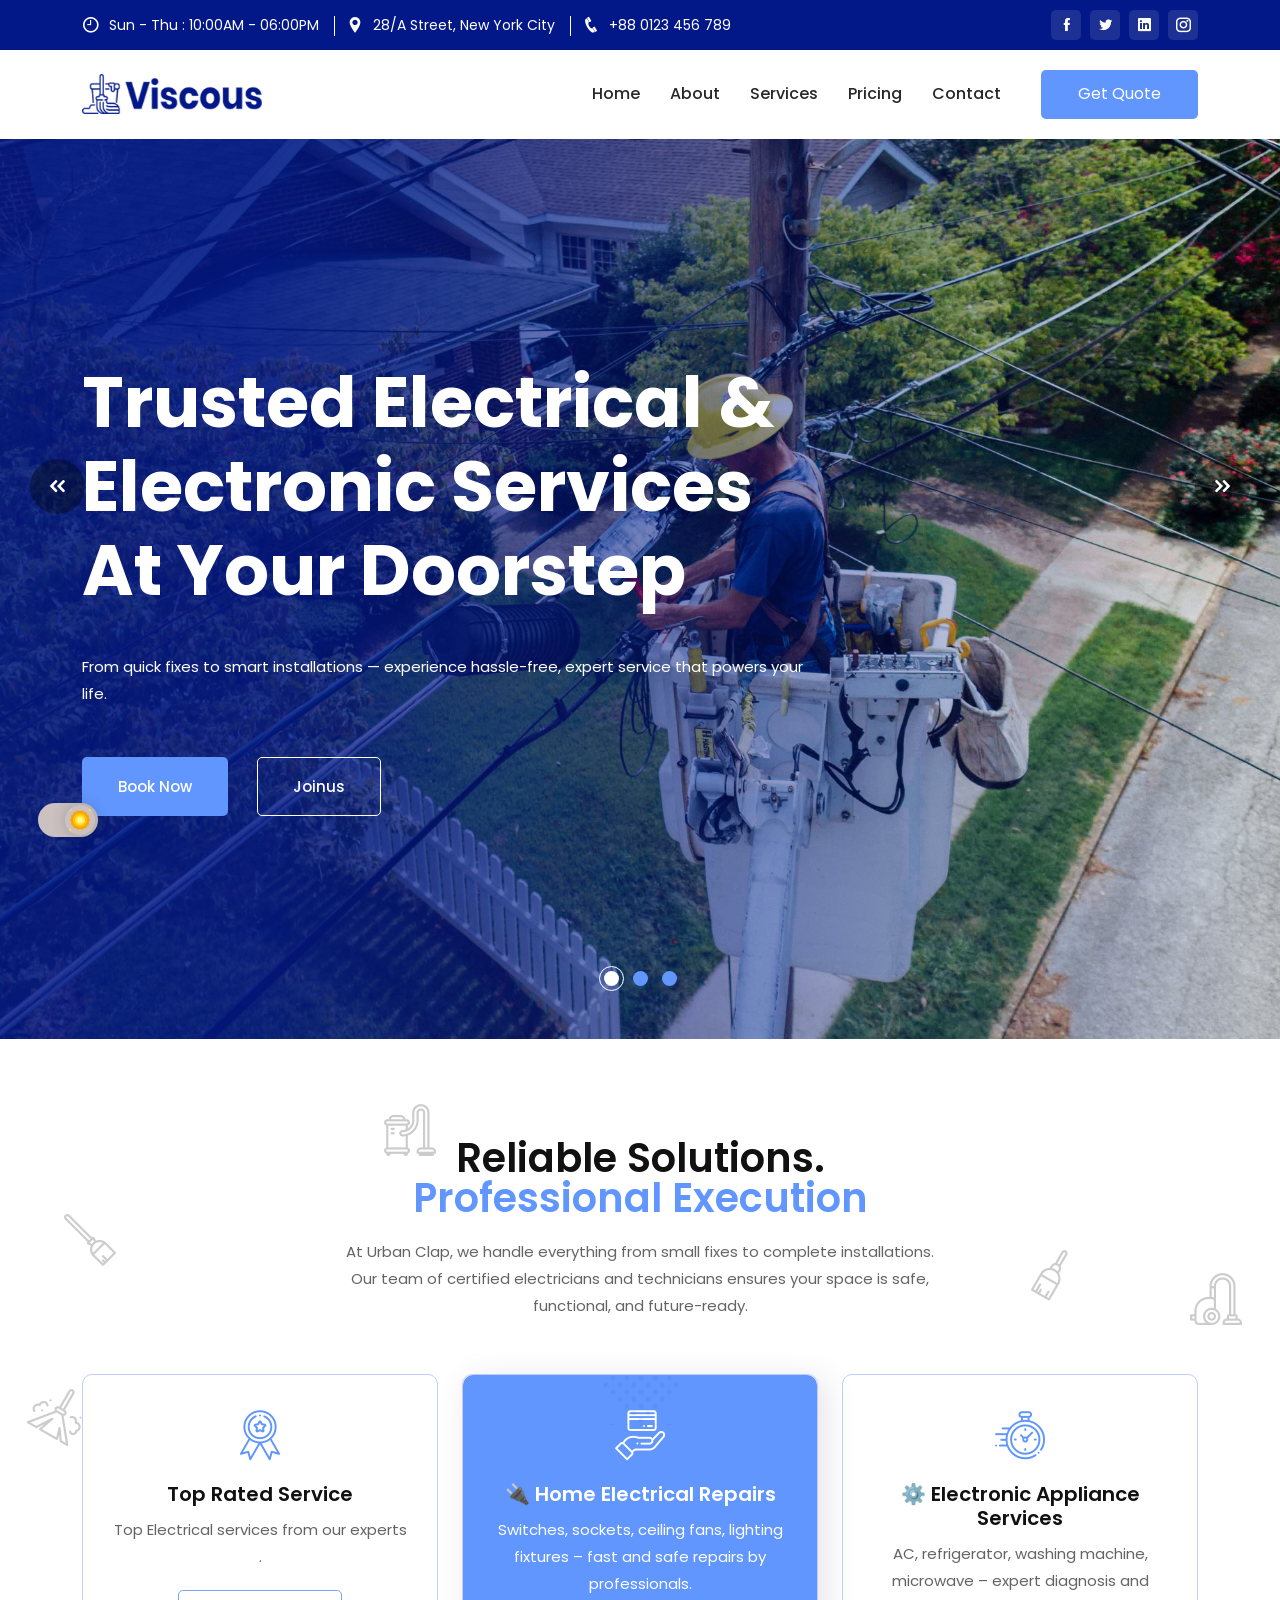
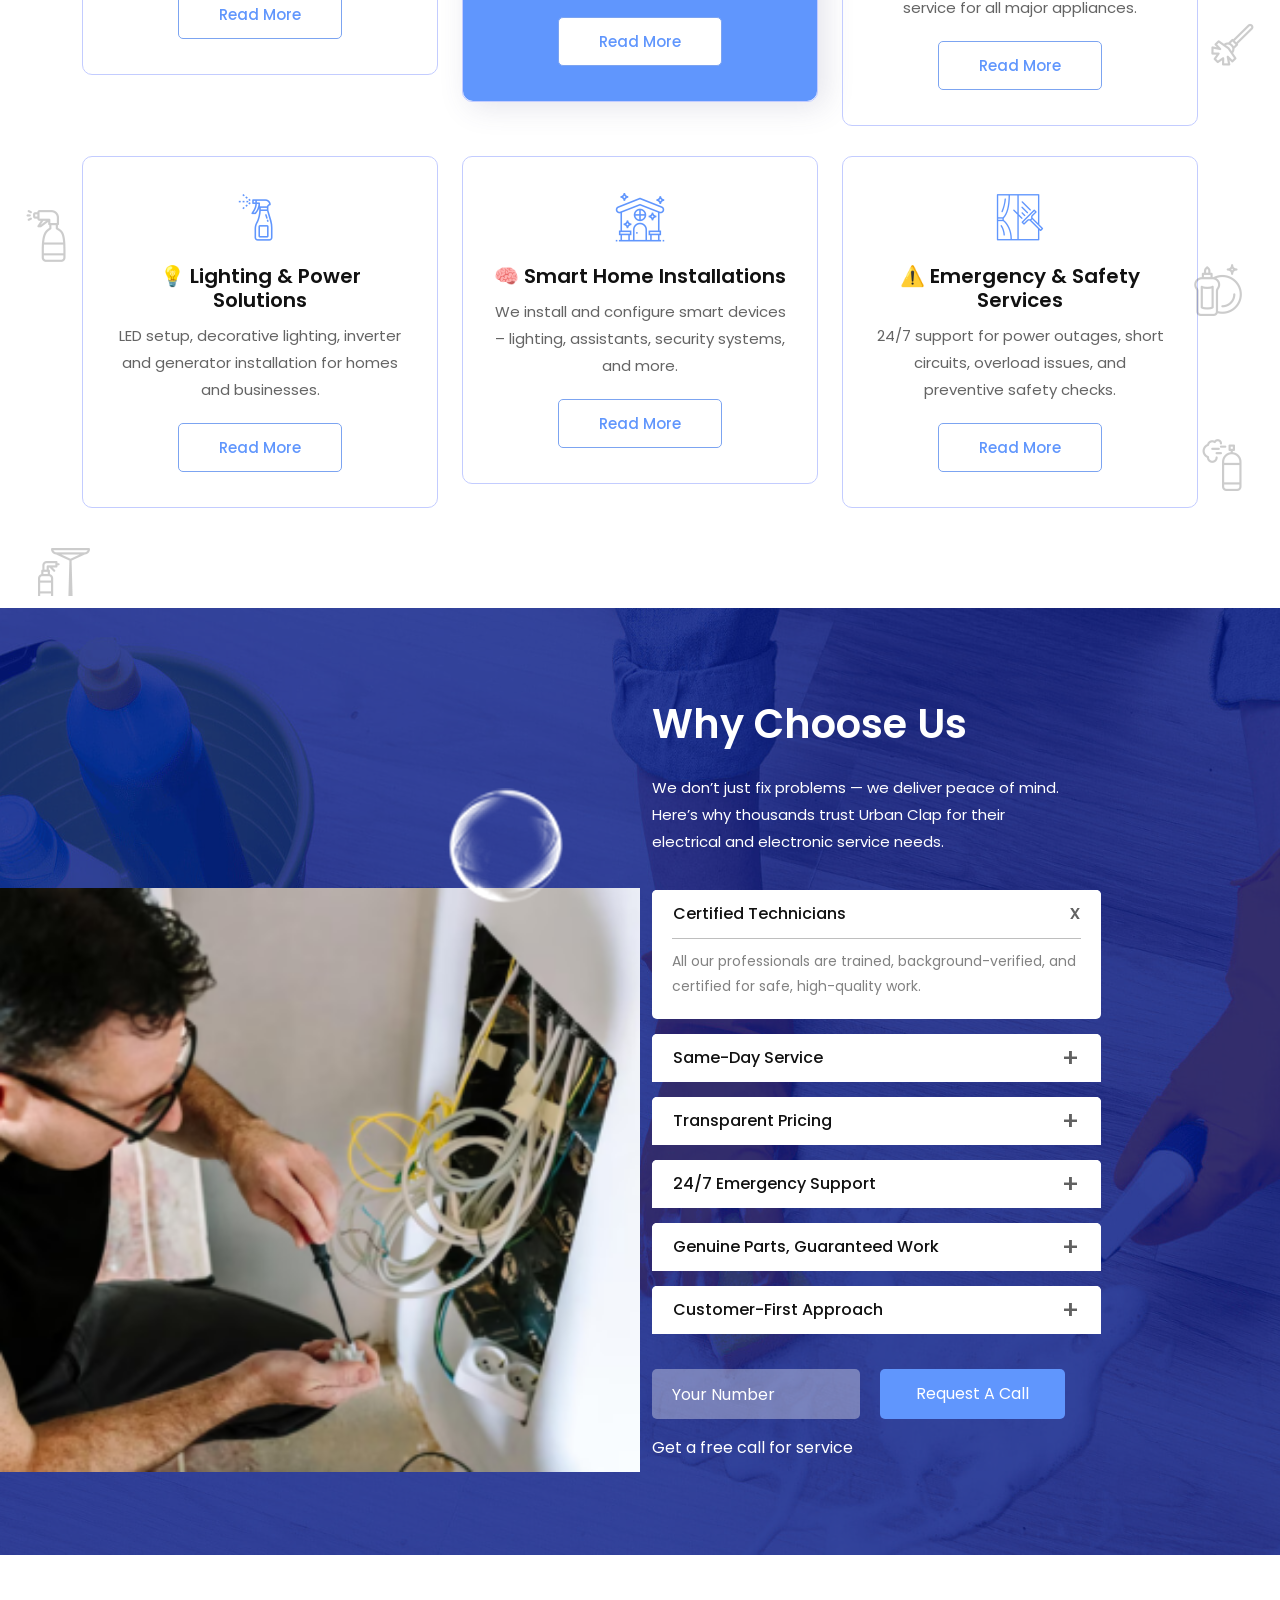
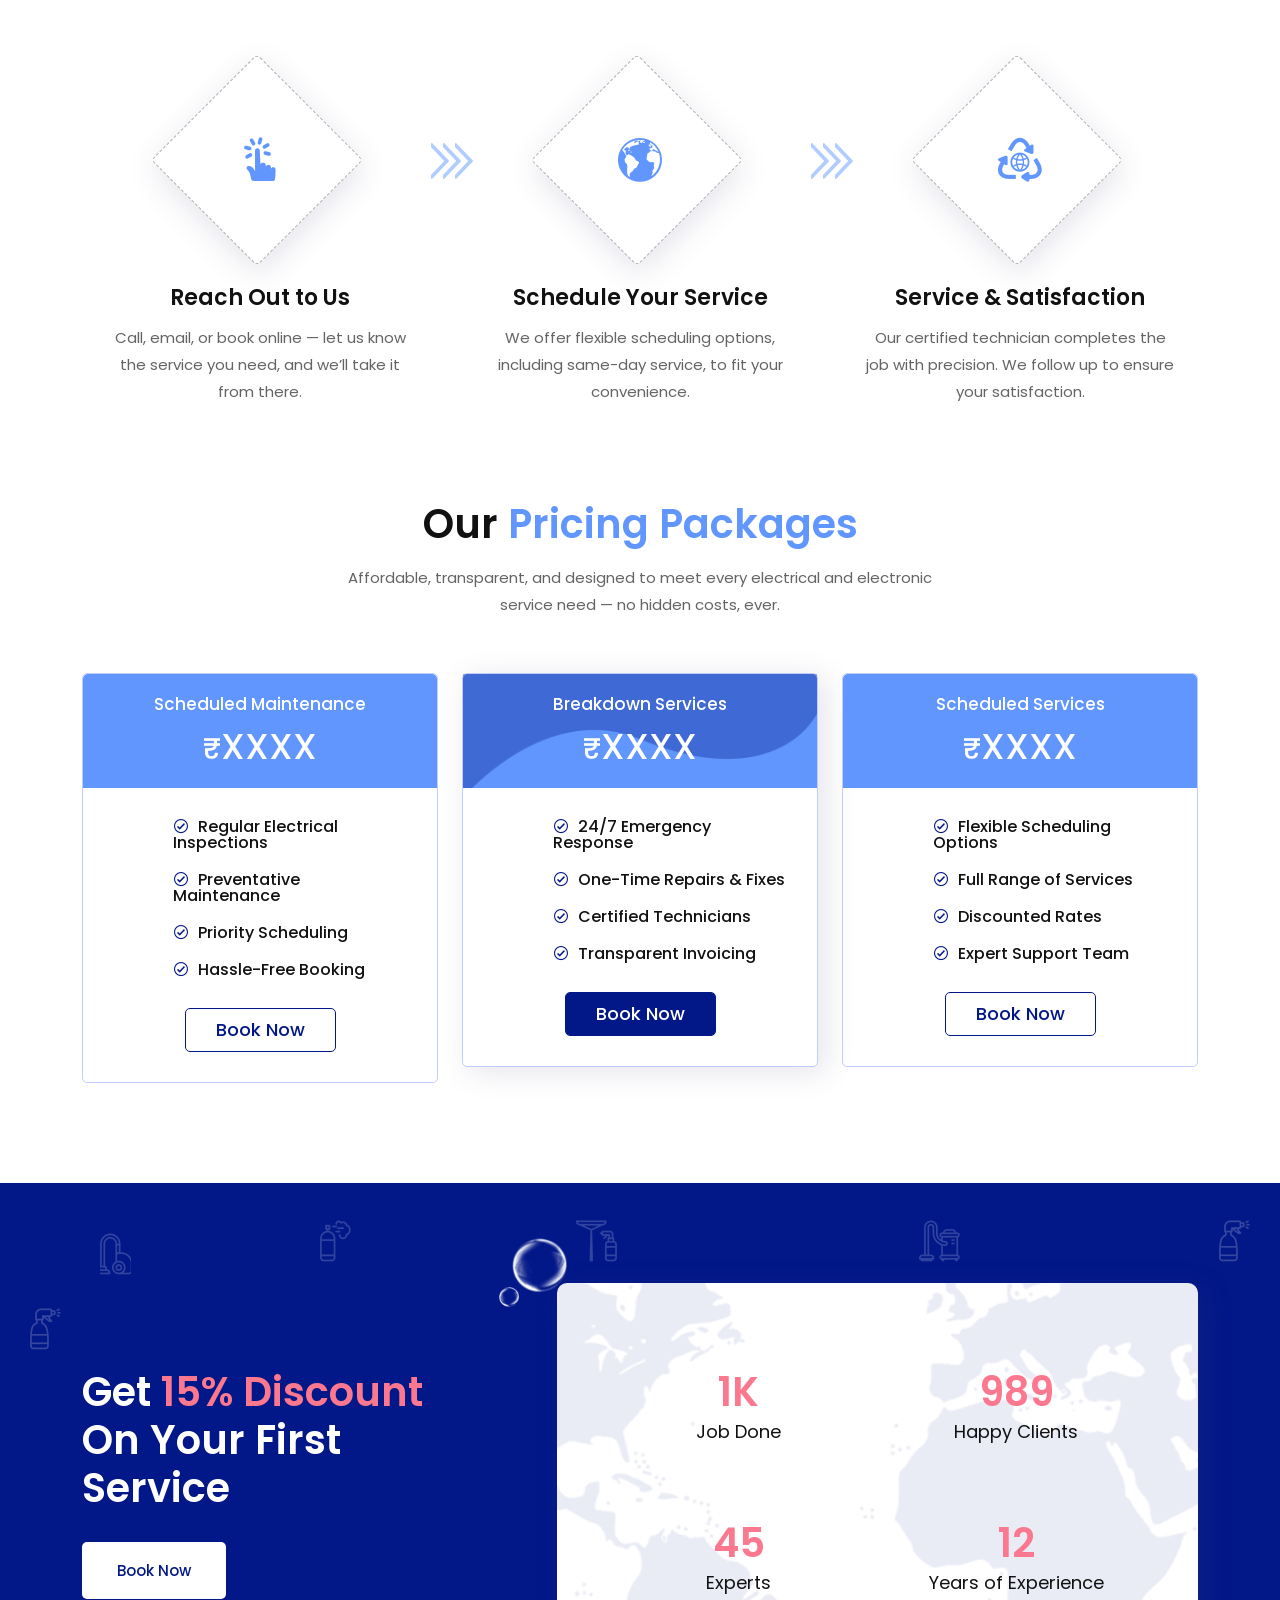
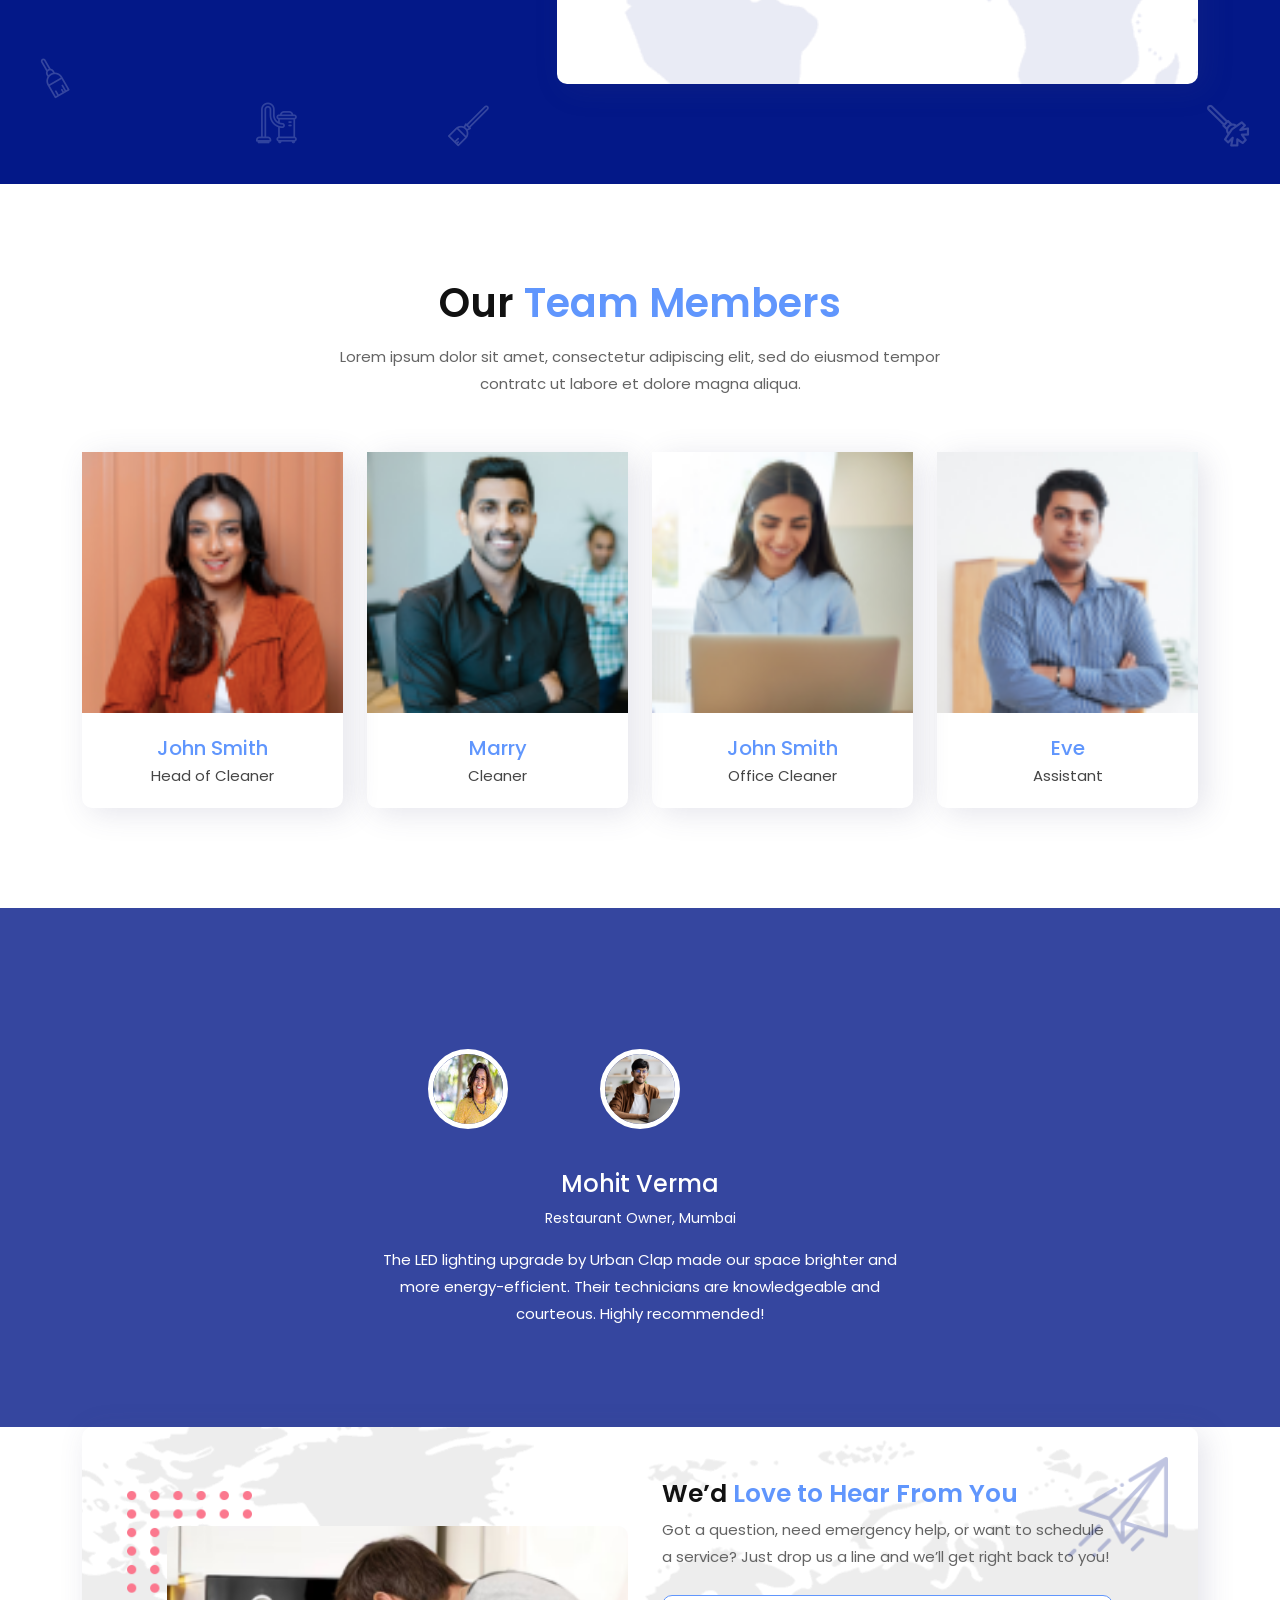
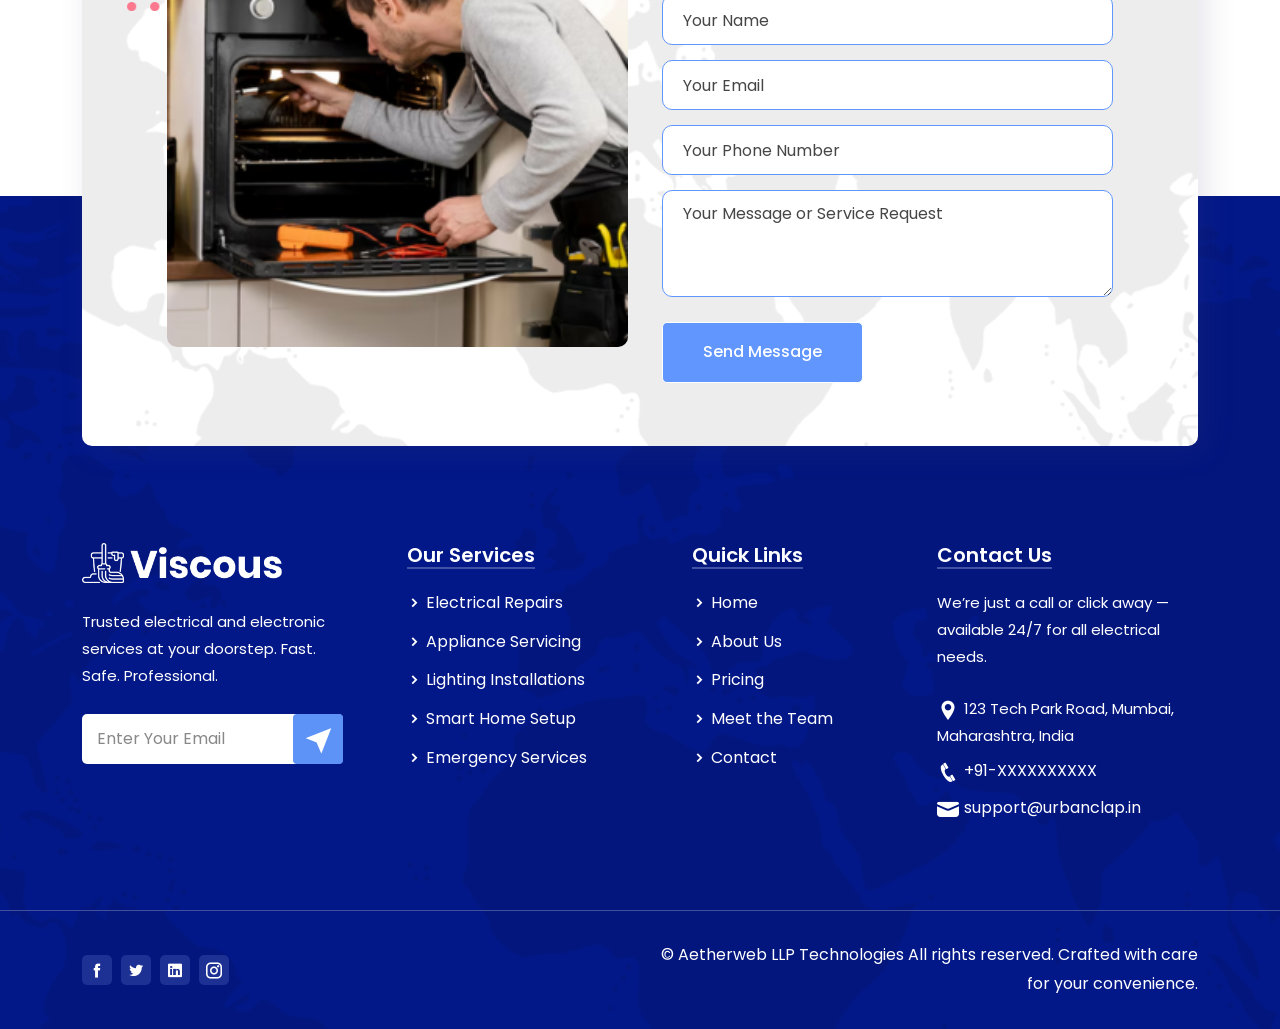
==== commit 6e9c483a: "Added new work" ====
--- a/index.html
+++ b/index.html
@@ -725,10 +725,10 @@
                         <div class="col-lg-6 offset-lg-3 col-md-8 offset-md-2">
                             <div class="testimonial-image-slider slider-nav text-center">
                                 <div class="sin-testiImage">
-                                    <img src="assets/img/testimonial/1.png" alt="Client image">
+                                    <img src="assets/img/testimonial/1.jpg" alt="Client image">
                                 </div>
                                 <div class="sin-testiImage">
-                                    <img src="assets/img/testimonial/2.png" alt="Client image">
+                                    <img src="assets/img/testimonial/2.jpg" alt="Client image">
                                 </div>
                                 <div class="sin-testiImage">
                                     <img src="assets/img/testimonial/3.png" alt="Client image">
@@ -769,7 +769,7 @@
             <div class="row align-items-center">
                 <div class="col-lg-6 col-md-6">
                     <div class="contact-img">
-                        <img src="assets/img/contact-img.png" alt="Contact Urban Clap">      
+                        <img src="assets/img/contact-img.png.png" alt="Contact Urban Clap">      
                     </div>           
                 </div>
 
@@ -830,96 +830,96 @@
 
 
       <!-- Footer Section Start -->
-<footer class="footer-area">
-    <div class="container">
-        <div class="row">
-            <!-- Branding & Newsletter -->
-            <div class="col-lg-3 col-md-6">
-                <div class="footer-widget">
-                    <div class="logo">
-                        <a href="index.html">
-                            <img src="assets/img/logo-2.png" alt="Urban Clap Logo">
-                        </a>
-                    </div>
-                    <p>Trusted electrical and electronic services at your doorstep. Fast. Safe. Professional.</p>
-                    <div class="email">
-                        <form class="newsletter-form" data-bs-toggle="validator">
-                            <input type="email" class="form-control" placeholder="Enter Your Email" name="EMAIL" required autocomplete="off">
-                            <button class="default-btn electronics-btn" type="submit">
-                                <i class="icofont-location-arrow"></i>
-                            </button>
-                            <div id="validator-newsletter" class="form-result"></div>
-                        </form>
-                    </div>
-                </div>
-            </div>
-
-            <!-- Services -->
-            <div class="col-lg-3 col-md-6">
-                <div class="footer-widget pl-40">
-                    <h3>Our Services</h3>
-                    <ul>
-                        <li><i class="icofont-simple-right"></i> <a href="services.html">Electrical Repairs</a></li>
-                        <li><i class="icofont-simple-right"></i> <a href="services.html">Appliance Servicing</a></li>
-                        <li><i class="icofont-simple-right"></i> <a href="services.html">Lighting Installations</a></li>
-                        <li><i class="icofont-simple-right"></i> <a href="services.html">Smart Home Setup</a></li>
-                        <li><i class="icofont-simple-right"></i> <a href="services.html">Emergency Services</a></li>
-                    </ul>
-                </div>
-            </div>
-
-            <!-- Quick Links -->
-            <div class="col-lg-3 col-md-6">
-                <div class="footer-widget pl-40">
-                    <h3>Quick Links</h3>
-                    <ul>
-                        <li><i class="icofont-simple-right"></i> <a href="index.html">Home</a></li>
-                        <li><i class="icofont-simple-right"></i> <a href="about.html">About Us</a></li>
-                        <li><i class="icofont-simple-right"></i> <a href="pricing.html">Pricing</a></li>
-                        <li><i class="icofont-simple-right"></i> <a href="team.html">Meet the Team</a></li>
-                        <li><i class="icofont-simple-right"></i> <a href="contact.html">Contact</a></li>
-                    </ul>
-                </div>
-            </div>
-
-            <!-- Contact Info -->
-            <div class="col-lg-3 col-md-6">
-                <div class="footer-widget">
-                    <h3>Contact Us</h3>
-                    <p class="find-text">We’re just a call or click away — available 24/7 for all electrical needs.</p>
-                    <ul class="find-us">
-                        <li><i class="icofont-location-pin"></i>123 Tech Park Road, Mumbai, Maharashtra, India</li>
-                        <li><i class="icofont-phone"></i><a href="tel:+91XXXXXXXXXX">+91-XXXXXXXXXX</a></li>
-                        <li><i class="icofont-ui-message"></i><a href="mailto:support@urbanclap.in">support@urbanclap.in</a></li>
-                    </ul>
+      <footer class="footer-area">
+        <div class="container">
+            <div class="row">
+                <!-- Branding & Newsletter -->
+                <div class="col-lg-3 col-md-6">
+                    <div class="footer-widget">
+                        <div class="logo">
+                            <a href="index.html">
+                                <img src="assets/img/logo-2.png" alt="Urban Clap Logo">
+                            </a>
+                        </div>
+                        <p>Trusted electrical and electronic services at your doorstep. Fast. Safe. Professional.</p>
+                        <div class="email">
+                            <form class="newsletter-form" data-bs-toggle="validator">
+                                <input type="email" class="form-control" placeholder="Enter Your Email" name="EMAIL" required autocomplete="off">
+                                <button class="default-btn electronics-btn" type="submit">
+                                    <i class="icofont-location-arrow"></i>
+                                </button>
+                                <div id="validator-newsletter" class="form-result"></div>
+                            </form>
+                        </div>
+                    </div>
+                </div>
+    
+                <!-- Services -->
+                <div class="col-lg-3 col-md-6">
+                    <div class="footer-widget pl-40">
+                        <h3>Our Services</h3>
+                        <ul>
+                            <li><i class="icofont-simple-right"></i> <a href="services.html">Electrical Repairs</a></li>
+                            <li><i class="icofont-simple-right"></i> <a href="services.html">Appliance Servicing</a></li>
+                            <li><i class="icofont-simple-right"></i> <a href="services.html">Lighting Installations</a></li>
+                            <li><i class="icofont-simple-right"></i> <a href="services.html">Smart Home Setup</a></li>
+                            <li><i class="icofont-simple-right"></i> <a href="services.html">Emergency Services</a></li>
+                        </ul>
+                    </div>
+                </div>
+    
+                <!-- Quick Links -->
+                <div class="col-lg-3 col-md-6">
+                    <div class="footer-widget pl-40">
+                        <h3>Quick Links</h3>
+                        <ul>
+                            <li><i class="icofont-simple-right"></i> <a href="index.html">Home</a></li>
+                            <li><i class="icofont-simple-right"></i> <a href="about.html">About Us</a></li>
+                            <li><i class="icofont-simple-right"></i> <a href="pricing.html">Pricing</a></li>
+                            <li><i class="icofont-simple-right"></i> <a href="team.html">Meet the Team</a></li>
+                            <li><i class="icofont-simple-right"></i> <a href="contact.html">Contact</a></li>
+                        </ul>
+                    </div>
+                </div>
+    
+                <!-- Contact Info -->
+                <div class="col-lg-3 col-md-6">
+                    <div class="footer-widget">
+                        <h3>Contact Us</h3>
+                        <p class="find-text">We’re just a call or click away — available 24/7 for all electrical needs.</p>
+                        <ul class="find-us">
+                            <li><i class="icofont-location-pin"></i>123 Tech Park Road, Mumbai, Maharashtra, India</li>
+                            <li><i class="icofont-phone"></i><a href="tel:+91XXXXXXXXXX">+91-XXXXXXXXXX</a></li>
+                            <li><i class="icofont-ui-message"></i><a href="mailto:support@urbanclap.in">support@urbanclap.in</a></li>
+                        </ul>
+                    </div>
                 </div>
             </div>
         </div>
-    </div>
-
-    <!-- Bottom Footer -->
-    <div class="bottom-footer">
-        <div class="container">
-            <div class="row align-items-center">
-                <div class="col-lg-6">
-                    <div class="footer-social">
-                        <ul>
-                            <li><a href="https://www.facebook.com/" target="_blank"><i class="icofont-facebook"></i></a></li>
-                            <li><a href="https://www.twitter.com/" target="_blank"><i class="icofont-twitter"></i></a></li>
-                            <li><a href="https://www.linkedin.com/" target="_blank"><i class="icofont-linkedin"></i></a></li>
-                            <li><a href="https://www.instagram.com/" target="_blank"><i class="icofont-instagram"></i></a></li>
-                        </ul>
-                    </div>
-                </div>
-                <div class="col-lg-6">
-                    <div class="copyright-text text-end">
-                        <p>© Urban Clap. All rights reserved. Crafted with care for your convenience.</p>
+    
+        <!-- Bottom Footer -->
+        <div class="bottom-footer">
+            <div class="container">
+                <div class="row align-items-center">
+                    <div class="col-lg-6">
+                        <div class="footer-social">
+                            <ul>
+                                <li><a href="https://www.facebook.com/" target="_blank"><i class="icofont-facebook"></i></a></li>
+                                <li><a href="https://www.twitter.com/" target="_blank"><i class="icofont-twitter"></i></a></li>
+                                <li><a href="https://www.linkedin.com/" target="_blank"><i class="icofont-linkedin"></i></a></li>
+                                <li><a href="https://www.instagram.com/" target="_blank"><i class="icofont-instagram"></i></a></li>
+                            </ul>
+                        </div>
+                    </div>
+                    <div class="col-lg-6">
+                        <div class="copyright-text text-end">
+                            <p>© Aetherweb LLP Technologies  All rights reserved. Crafted with care for your convenience.</p>
+                        </div>
                     </div>
                 </div>
             </div>
         </div>
-    </div>
-</footer>
+    </footer>
 <!-- Footer Section End -->
 
 
--- a/assets/css/style.css
+++ b/assets/css/style.css
@@ -4079,7 +4079,7 @@
 /*------------- ABOUT PAGE CSS START ----------------*/
 /* About Title CSS Start */
 .about-title-bg {
-  background-image: url(../img/title-bg/1.png);
+  background-image: url(../img/title-bg/1.jpg);
   background-position: center center;
   background-size: cover;
   height: 350px;
@@ -4494,7 +4494,7 @@
 }
 
 .contact-title-bg {
-  background-image: url(../img/title-bg/3.png);
+  background-image: url(../img/title-bg/3.jpg);
   background-position: center center;
   background-size: cover;
   height: 350px;
@@ -5253,7 +5253,7 @@
 }
 
 .pricing-title.bg-1 {
-  background-image: url(../img/title-bg/11.png);
+  background-image: url(../img/title-bg/6.jpg);
   background-position: center center;
   background-repeat: no-repeat;
   background-size: cover;
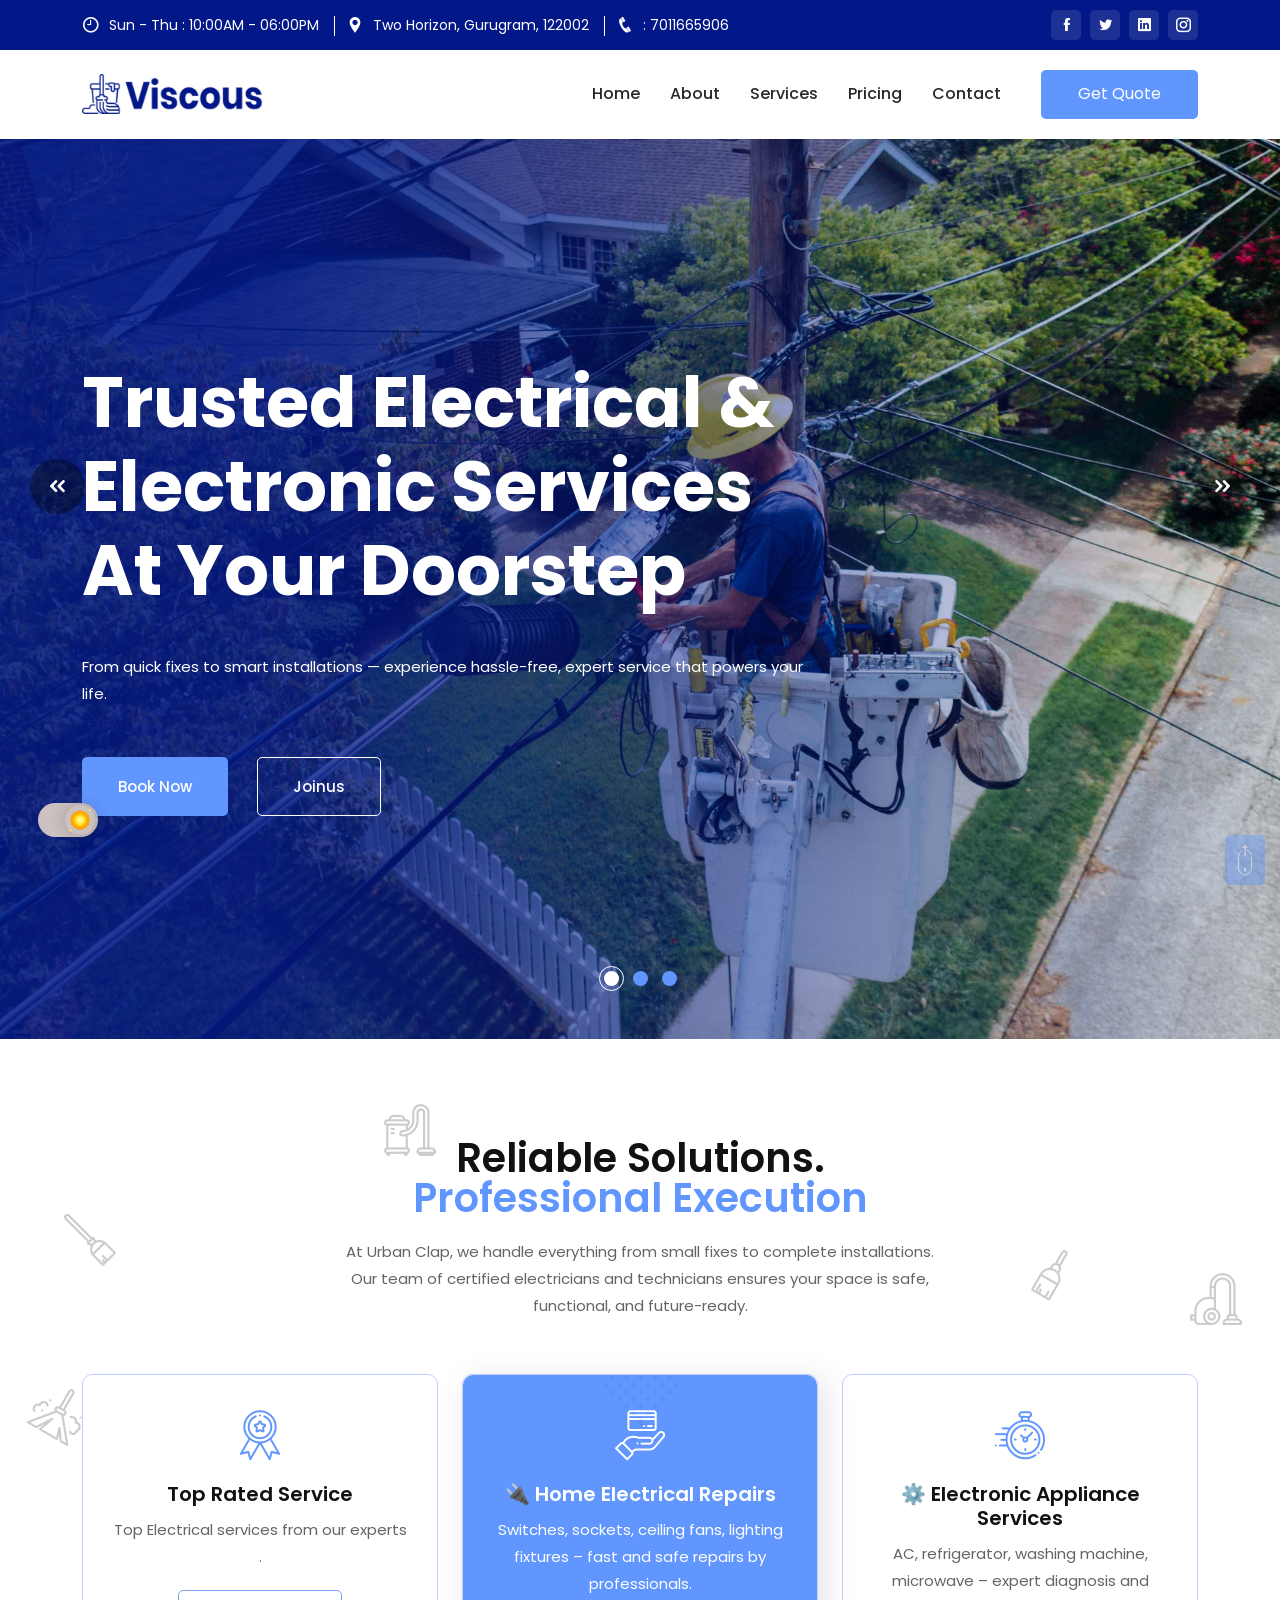
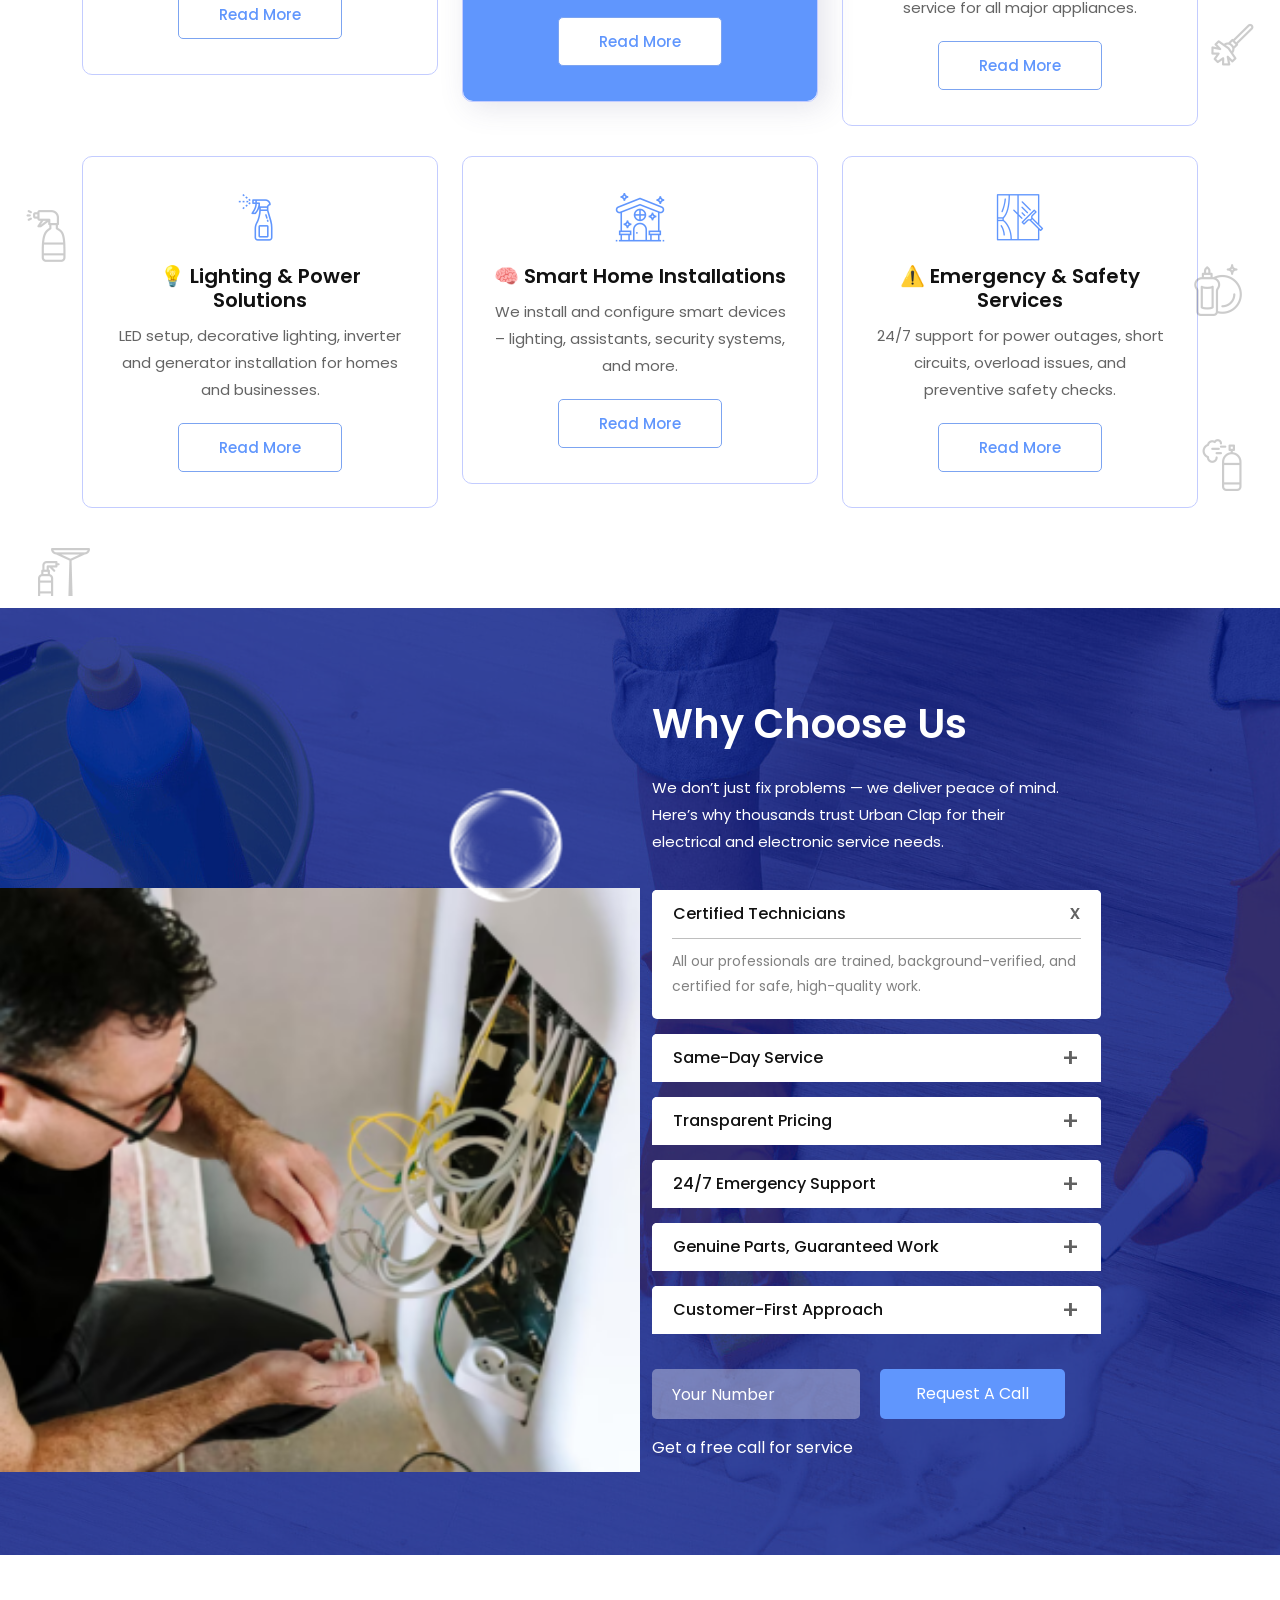
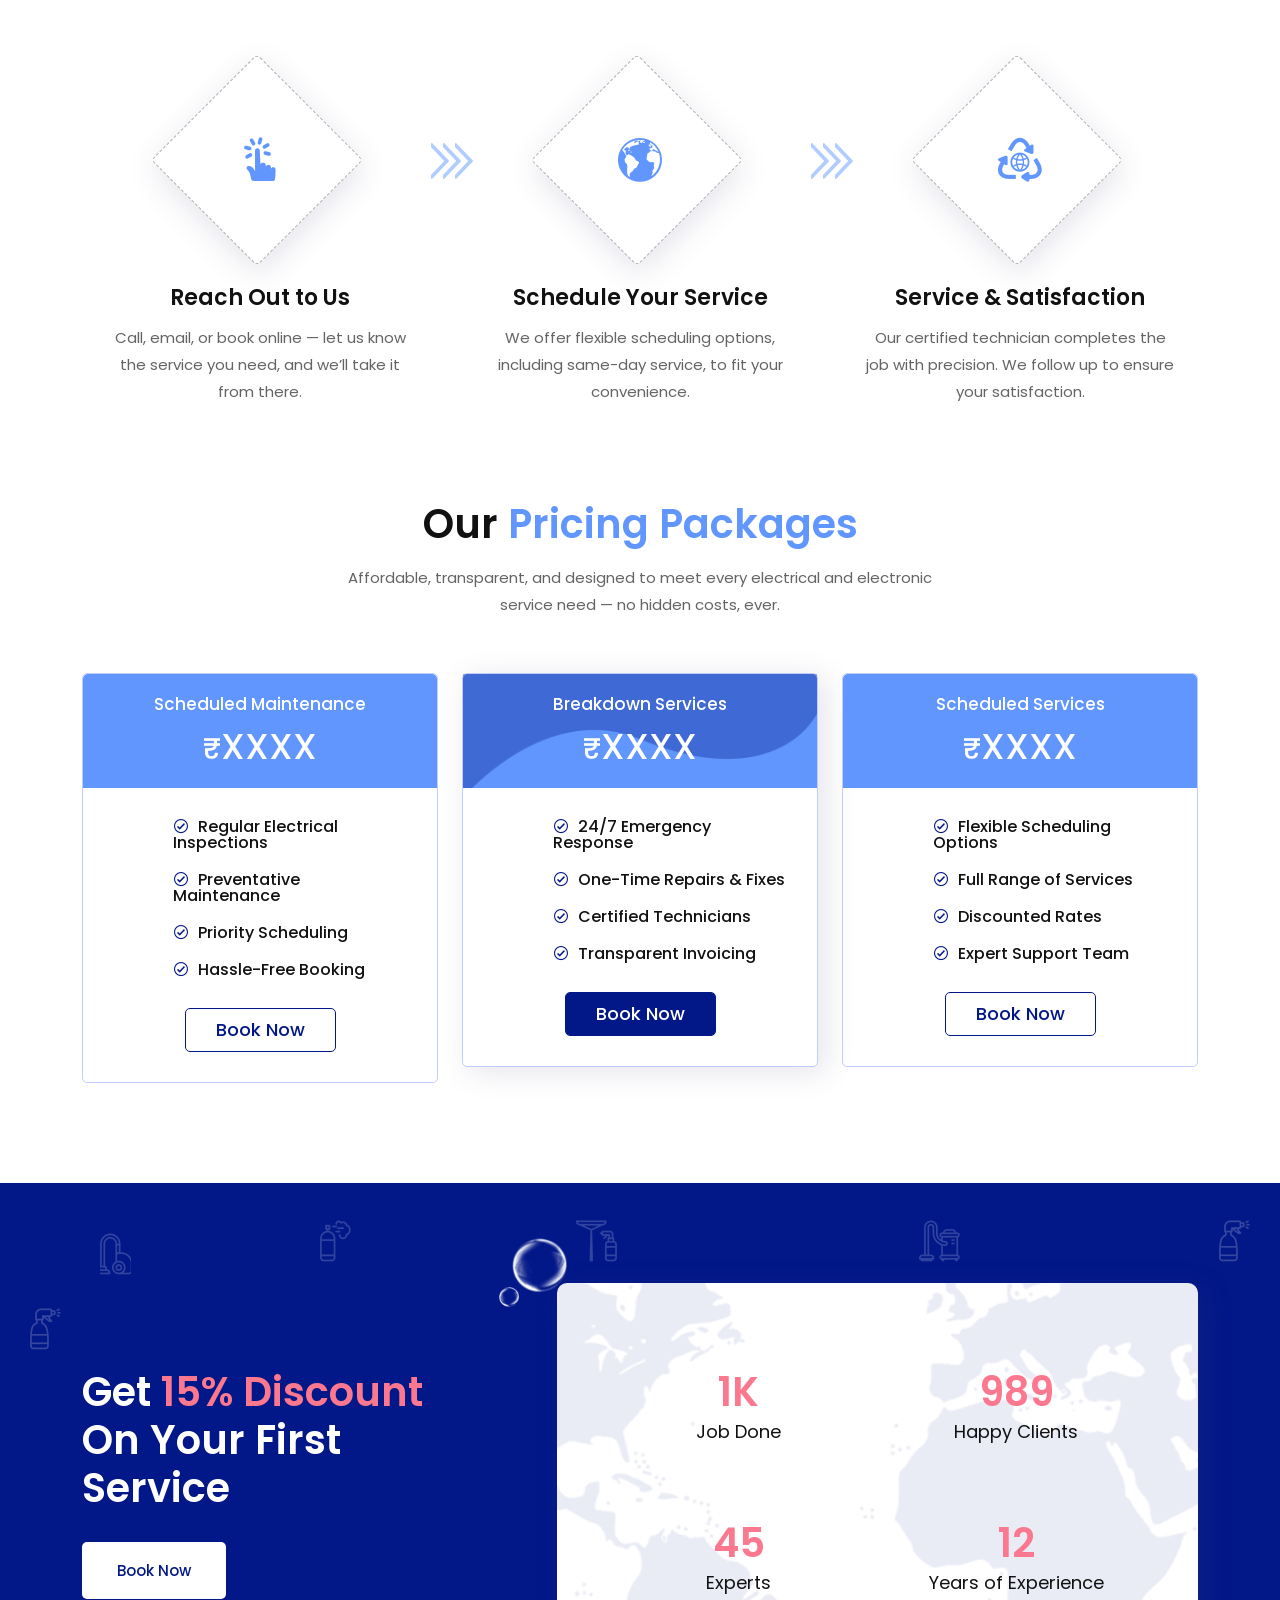
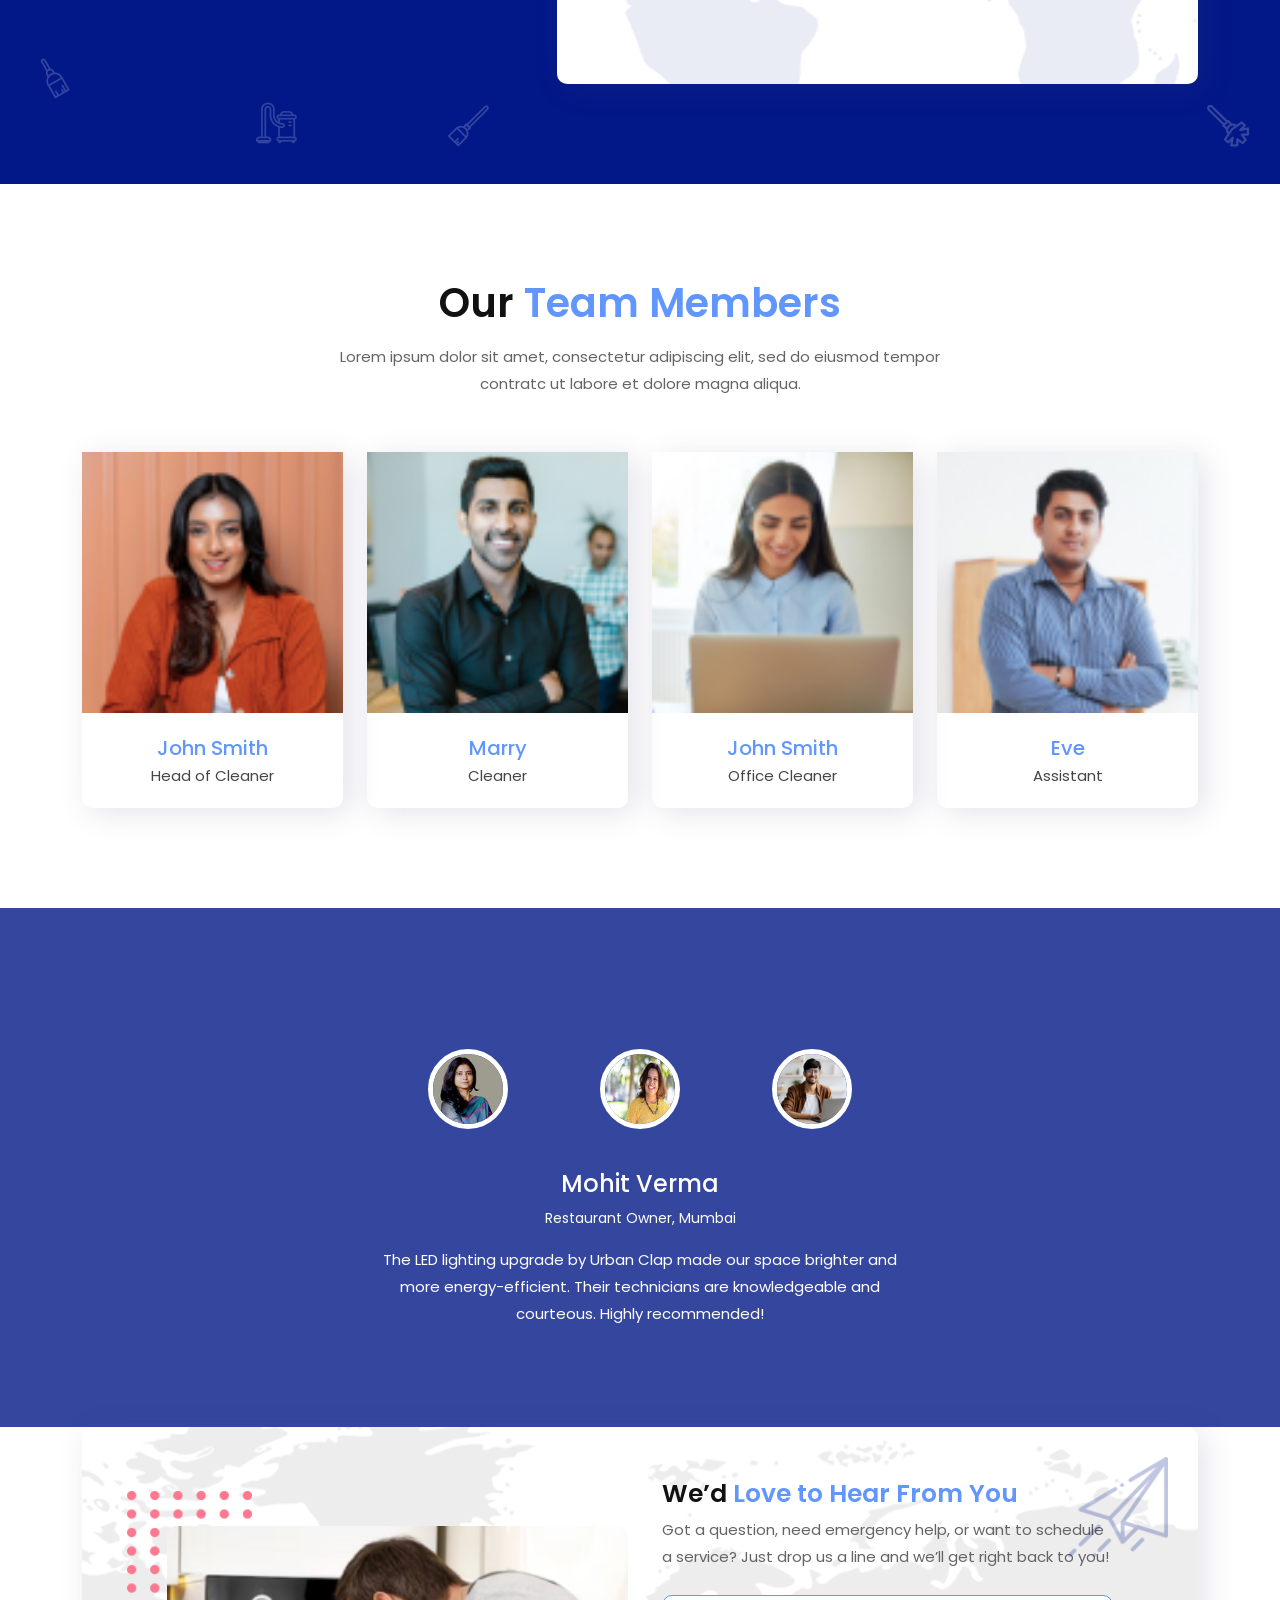
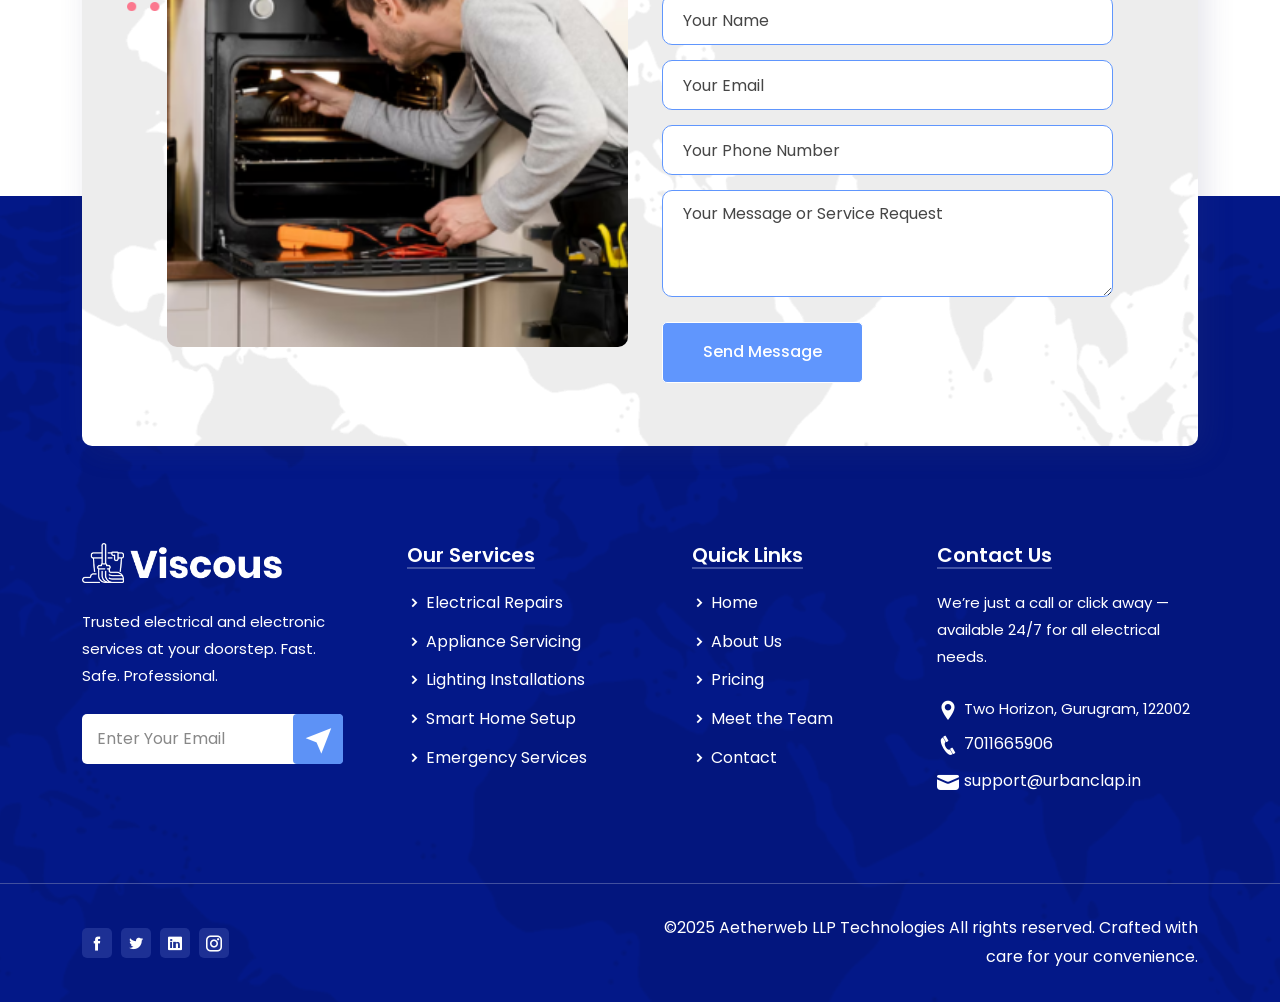
==== commit b0ceddbb: "pushed all the code" ====
--- a/index.html
+++ b/index.html
@@ -68,12 +68,12 @@
                                 </li>
                                 <li>
                                     <i class="icofont-location-pin"></i>
-                                    28/A Street, New York City
+                                    Two Horizon, Gurugram, 122002
                                 </li>
                                 <li>
                                     <i class="icofont-phone"></i>
                                     <a href="tel:+880123456789">
-                                        +88 0123 456 789
+                                       : 7011665906
                                     </a>
                                 </li>
                             </ul>
@@ -888,8 +888,8 @@
                         <h3>Contact Us</h3>
                         <p class="find-text">We’re just a call or click away — available 24/7 for all electrical needs.</p>
                         <ul class="find-us">
-                            <li><i class="icofont-location-pin"></i>123 Tech Park Road, Mumbai, Maharashtra, India</li>
-                            <li><i class="icofont-phone"></i><a href="tel:+91XXXXXXXXXX">+91-XXXXXXXXXX</a></li>
+                            <li><i class="icofont-location-pin"></i>Two Horizon, Gurugram, 122002</li>
+                            <li><i class="icofont-phone"></i><a href="tel:+917011665906">7011665906</a></li>
                             <li><i class="icofont-ui-message"></i><a href="mailto:support@urbanclap.in">support@urbanclap.in</a></li>
                         </ul>
                     </div>
@@ -913,7 +913,7 @@
                     </div>
                     <div class="col-lg-6">
                         <div class="copyright-text text-end">
-                            <p>© Aetherweb LLP Technologies  All rights reserved. Crafted with care for your convenience.</p>
+                            <p>©2025 <a href="www.Aetherweb.life">Aetherweb LLP Technologies</a>  All rights reserved. Crafted with care for your convenience.</p>
                         </div>
                     </div>
                 </div>
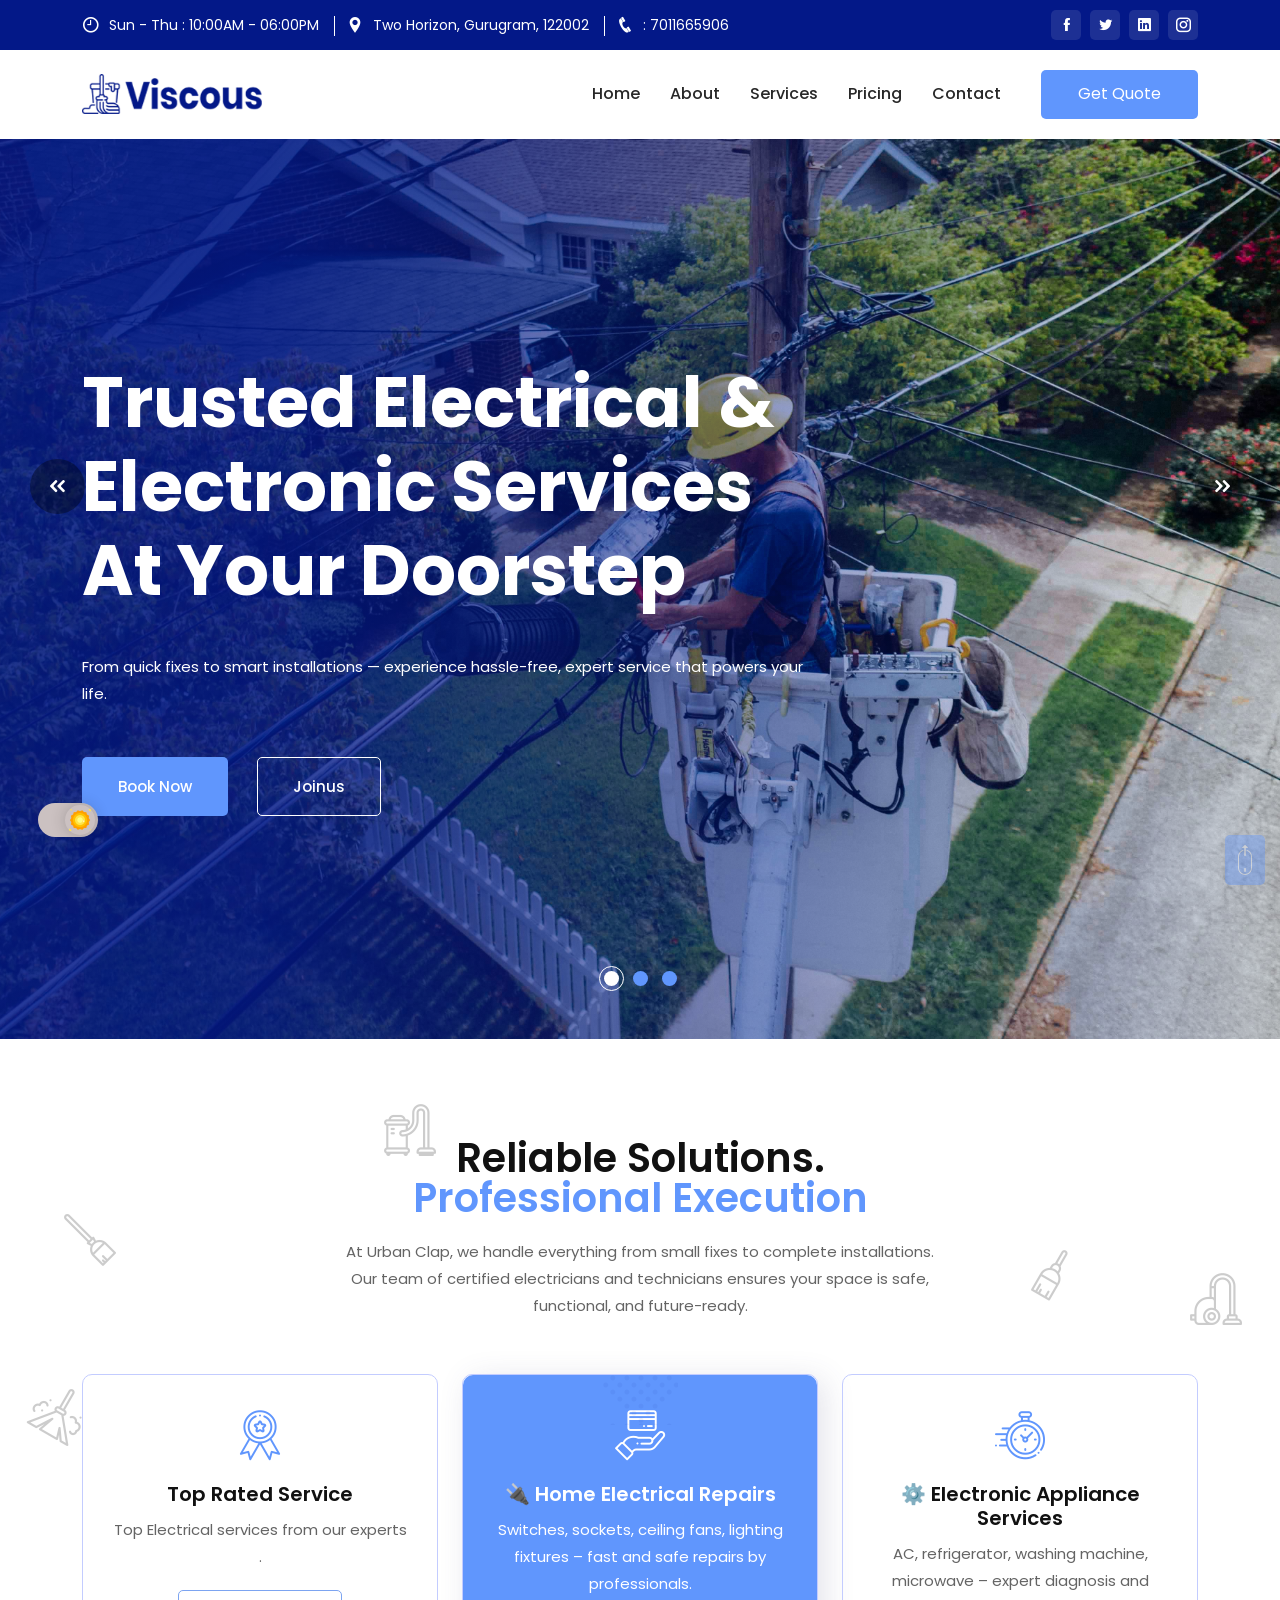
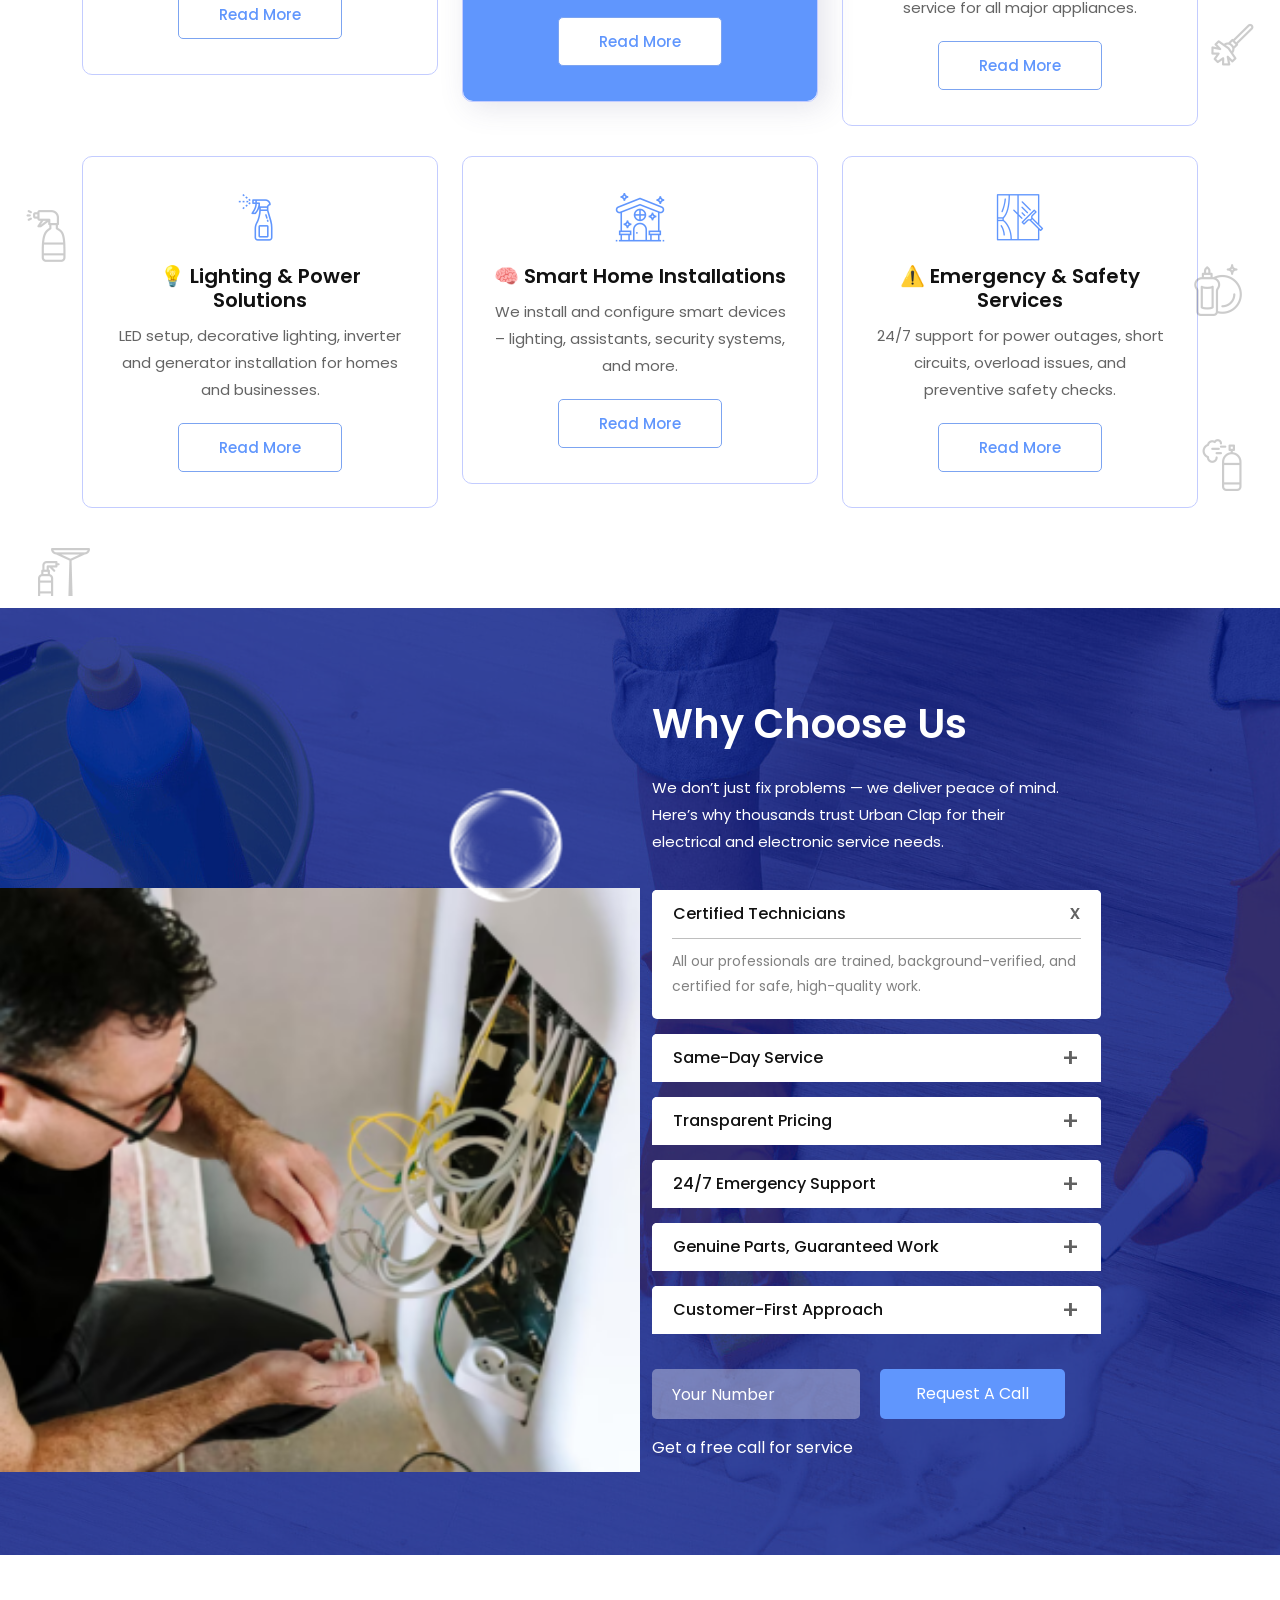
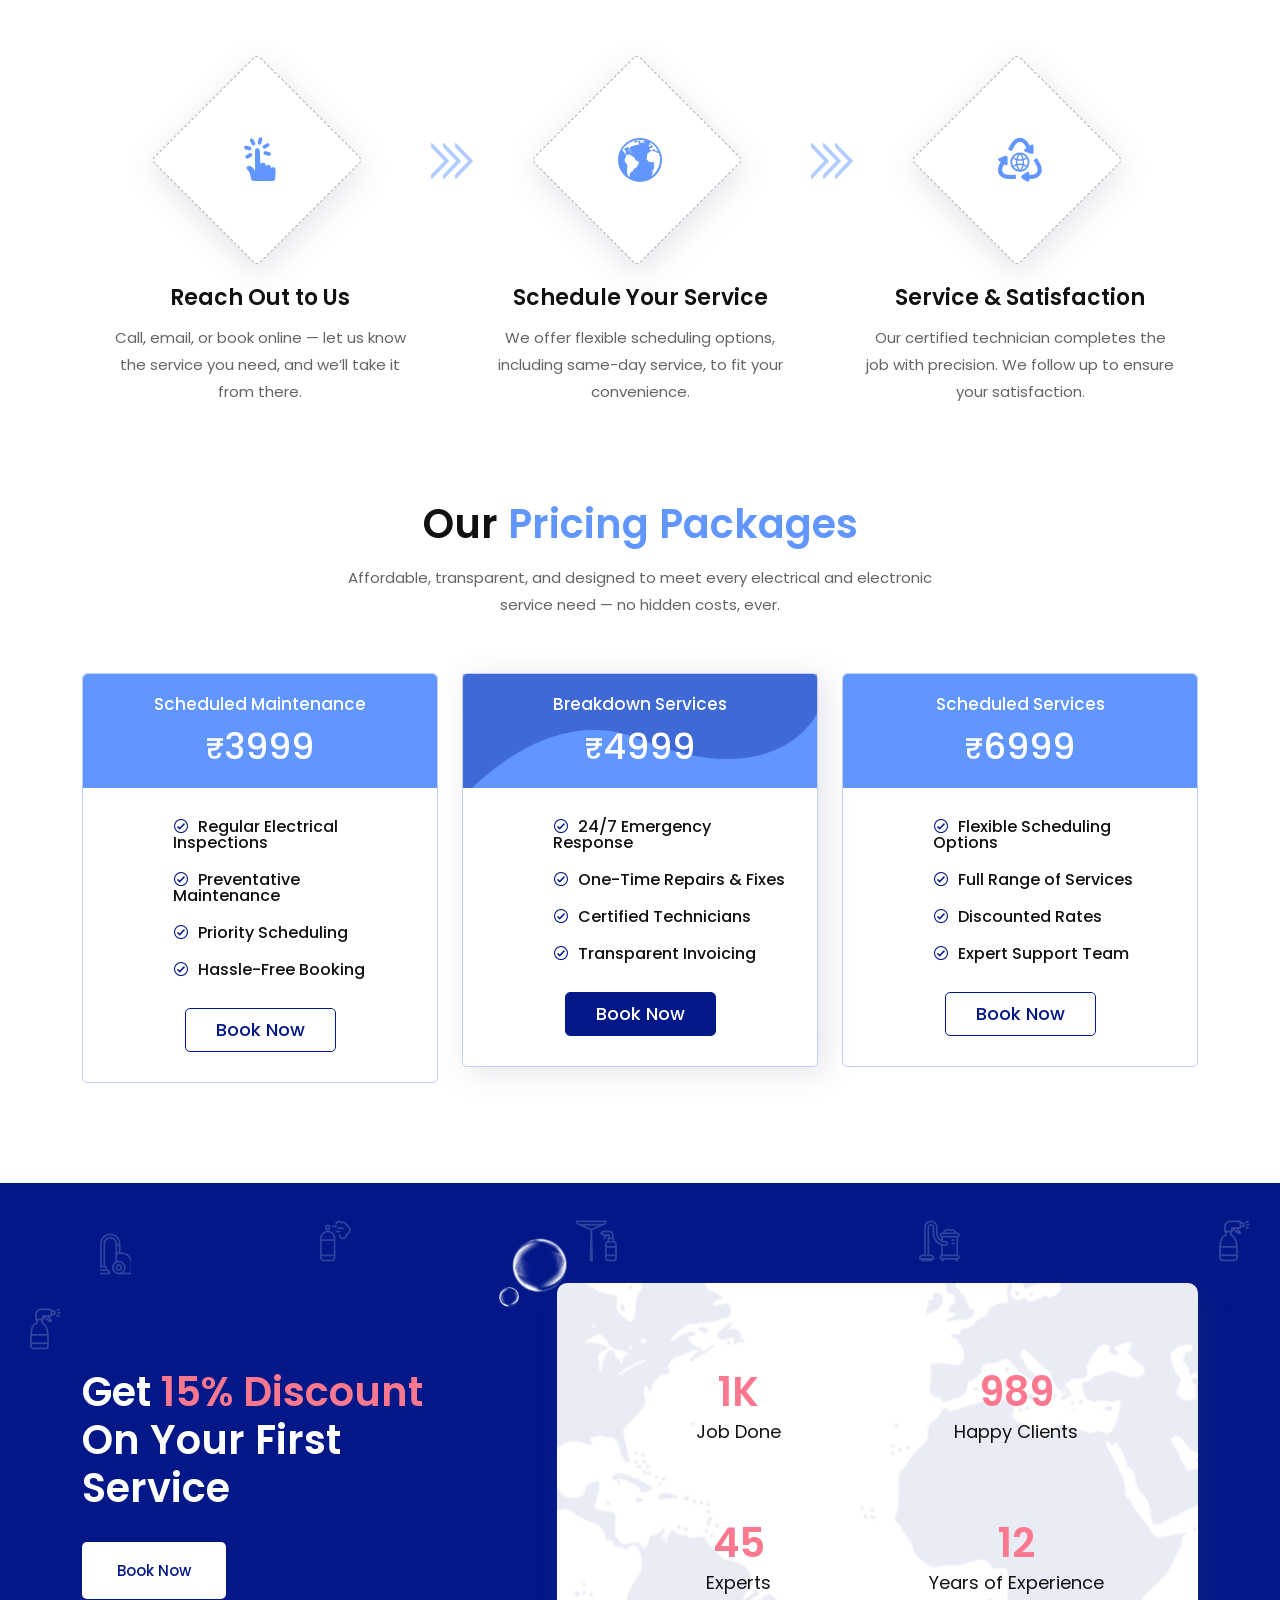
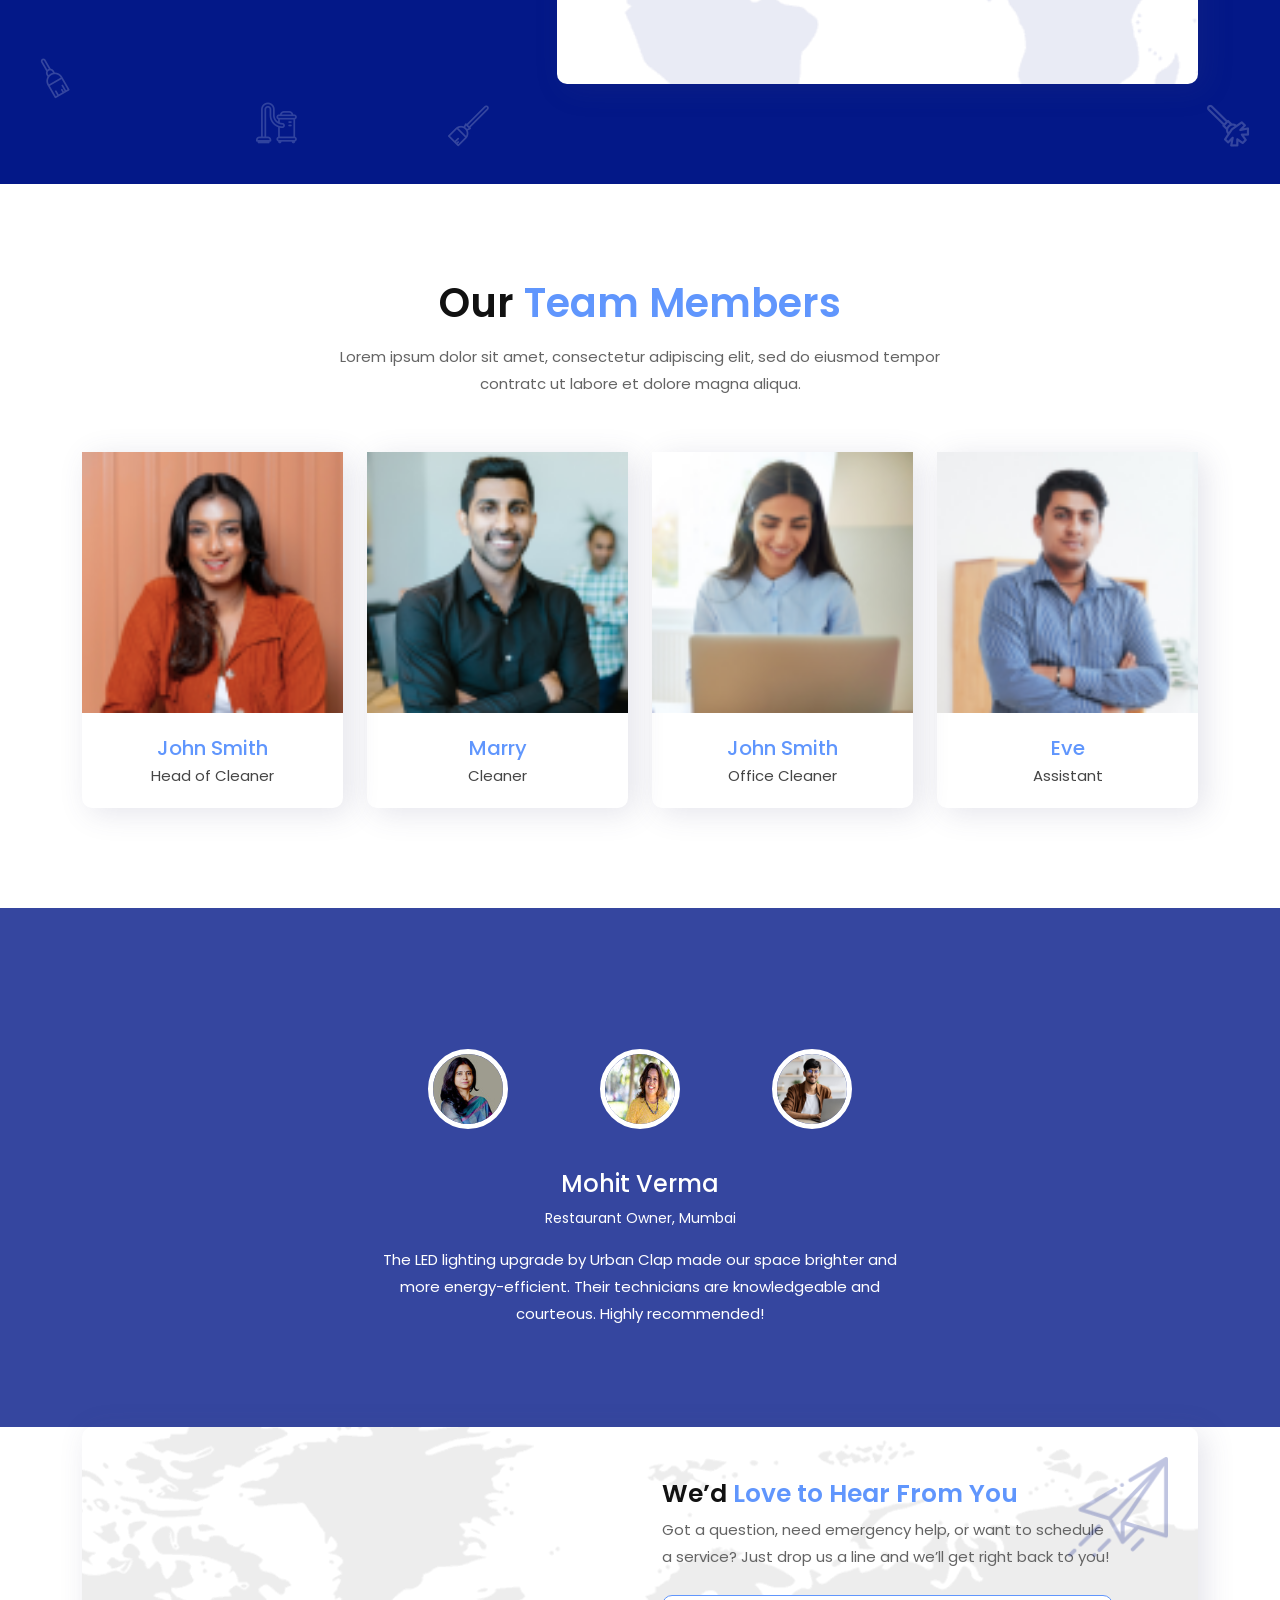
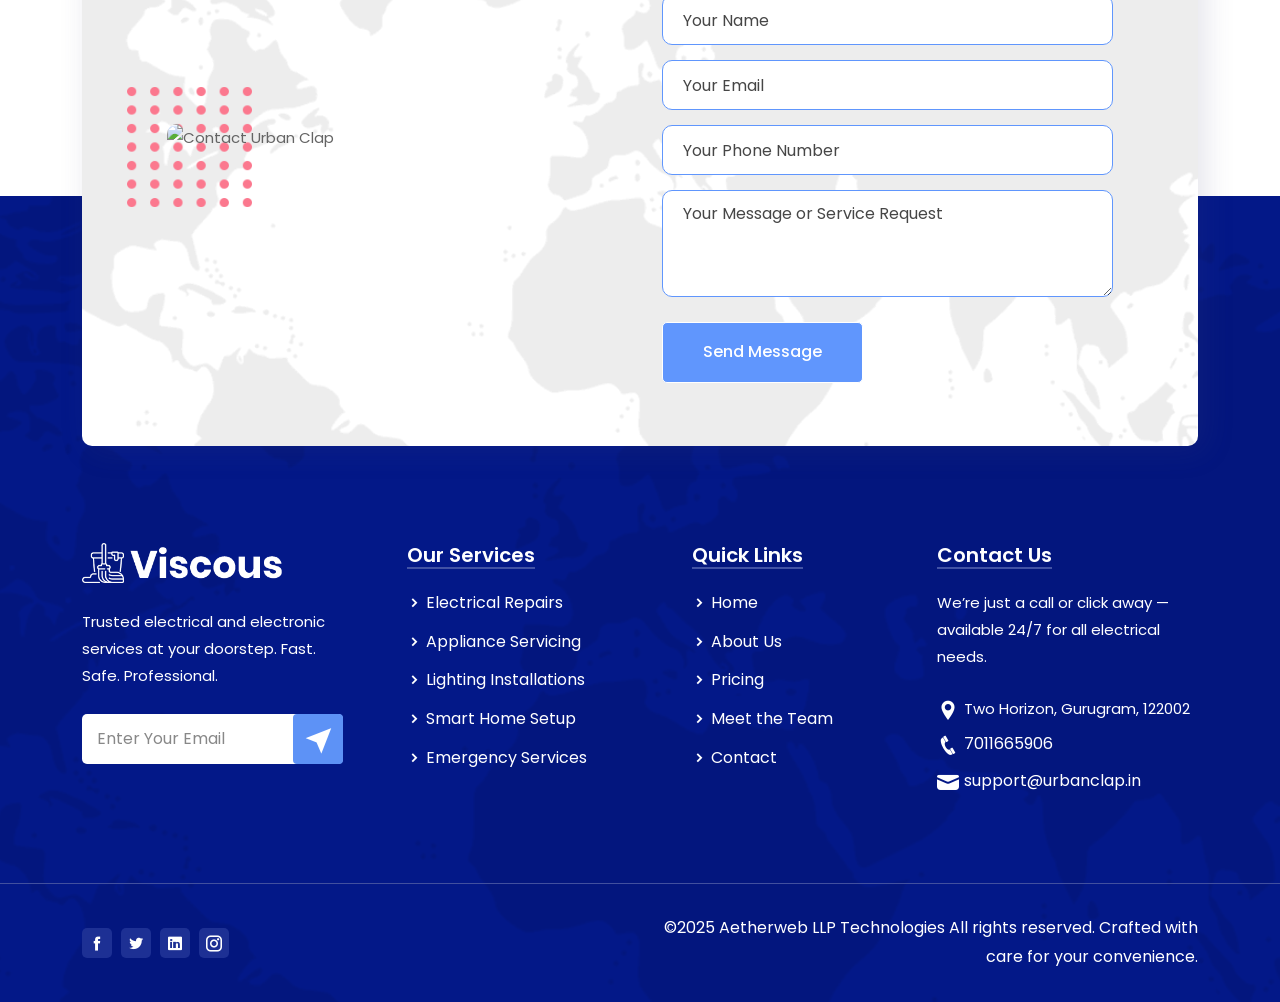
==== commit 77edc999: "pushed all the code" ====
--- a/index.html
+++ b/index.html
@@ -491,7 +491,7 @@
                         <div class="price-card-area">
                             <div class="price-head-text">
                                 <h4>Scheduled Maintenance</h4>
-                                <h2>₹<span>XXXX</span></h2>
+                                <h2>₹<span>3999</span></h2>
                             </div>
         
                             <div class="plan-features">
@@ -514,7 +514,7 @@
                         <div class="price-card-area active-price">
                             <div class="price-head-text">
                                 <h4>Breakdown Services</h4>
-                                <h2>₹<span>XXXX</span></h2>
+                                <h2>₹<span>4999</span></h2>
                             </div>
         
                             <div class="plan-features">
@@ -537,7 +537,7 @@
                         <div class="price-card-area">
                             <div class="price-head-text">
                                 <h4>Scheduled Services</h4>
-                                <h2>₹<span>XXXX</span></h2>
+                                <h2>₹<span>6999</span></h2>
                             </div>
         
                             <div class="plan-features">
@@ -913,7 +913,7 @@
                     </div>
                     <div class="col-lg-6">
                         <div class="copyright-text text-end">
-                            <p>©2025 <a href="www.Aetherweb.life">Aetherweb LLP Technologies</a>  All rights reserved. Crafted with care for your convenience.</p>
+                            <p>©2025 <https://aetherweb.life/">Aetherweb LLP Technologies</a>  All rights reserved. Crafted with care for your convenience.</p>
                         </div>
                     </div>
                 </div>
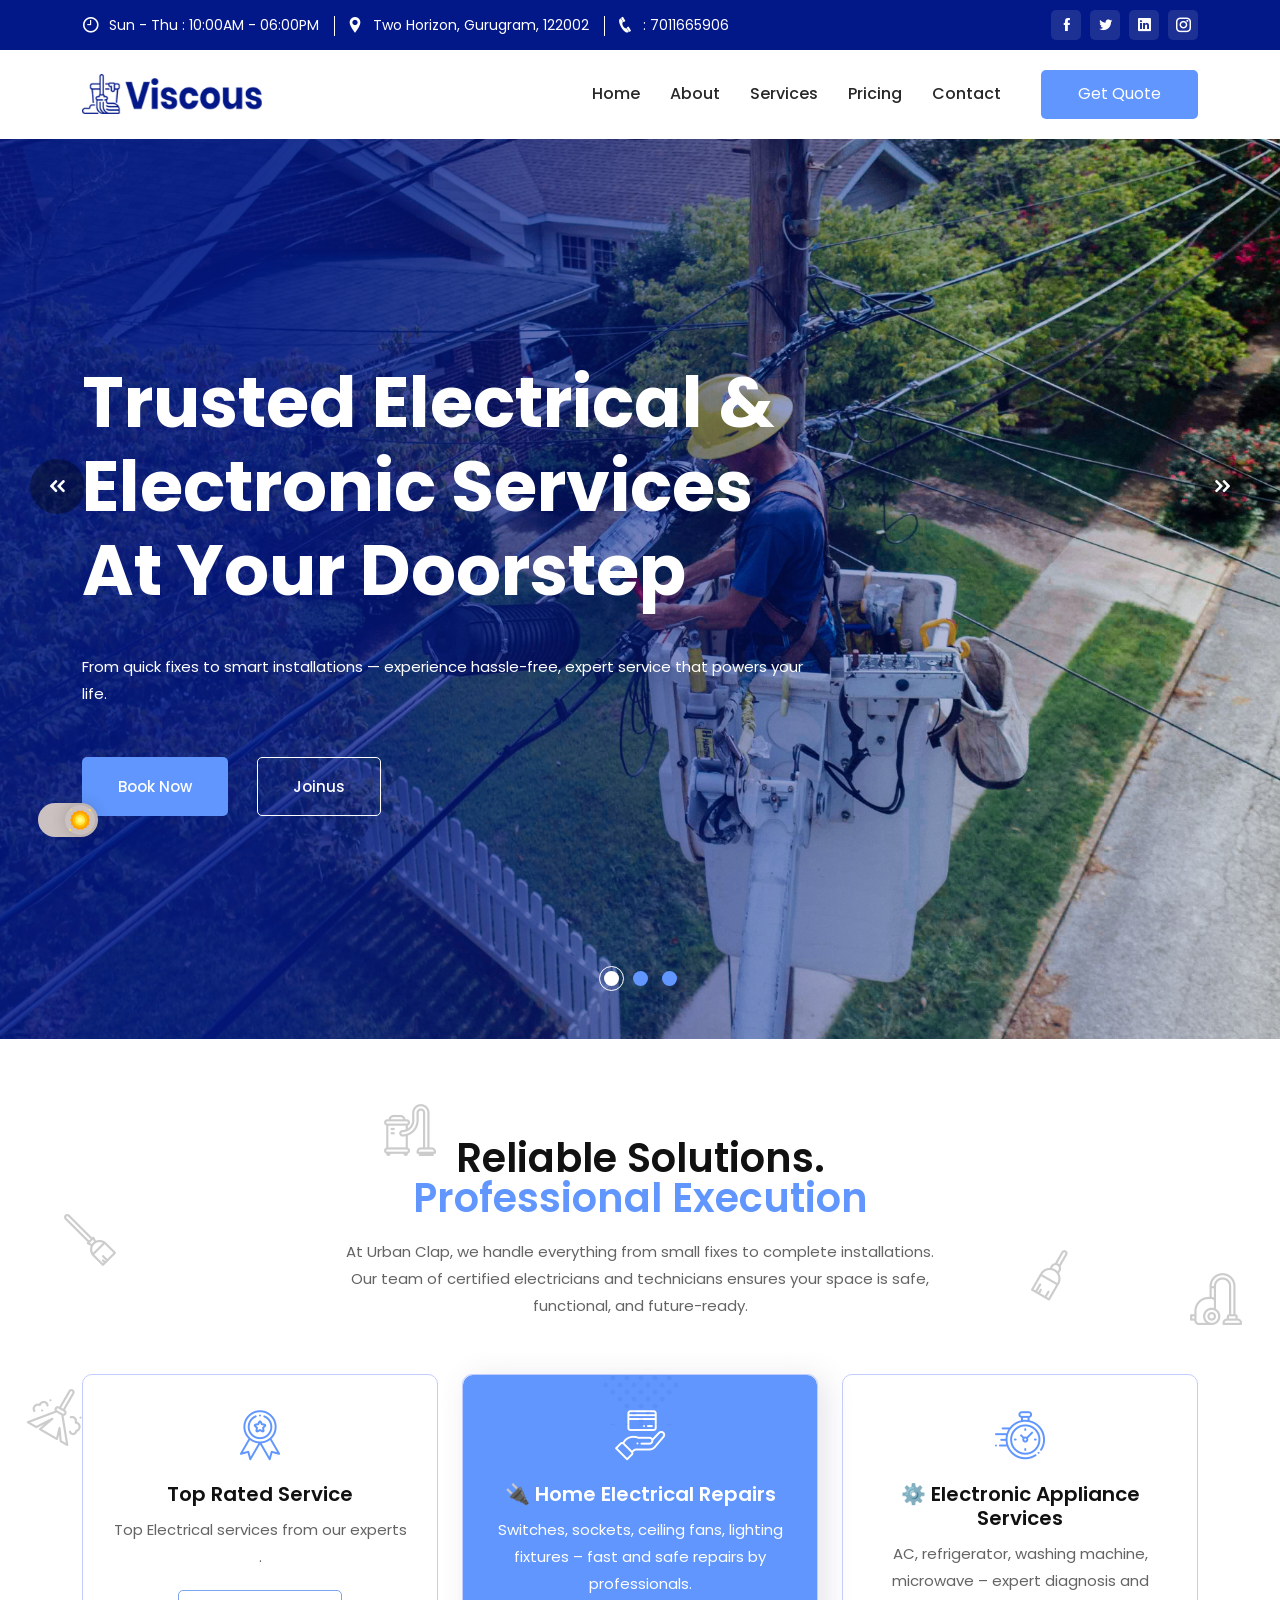
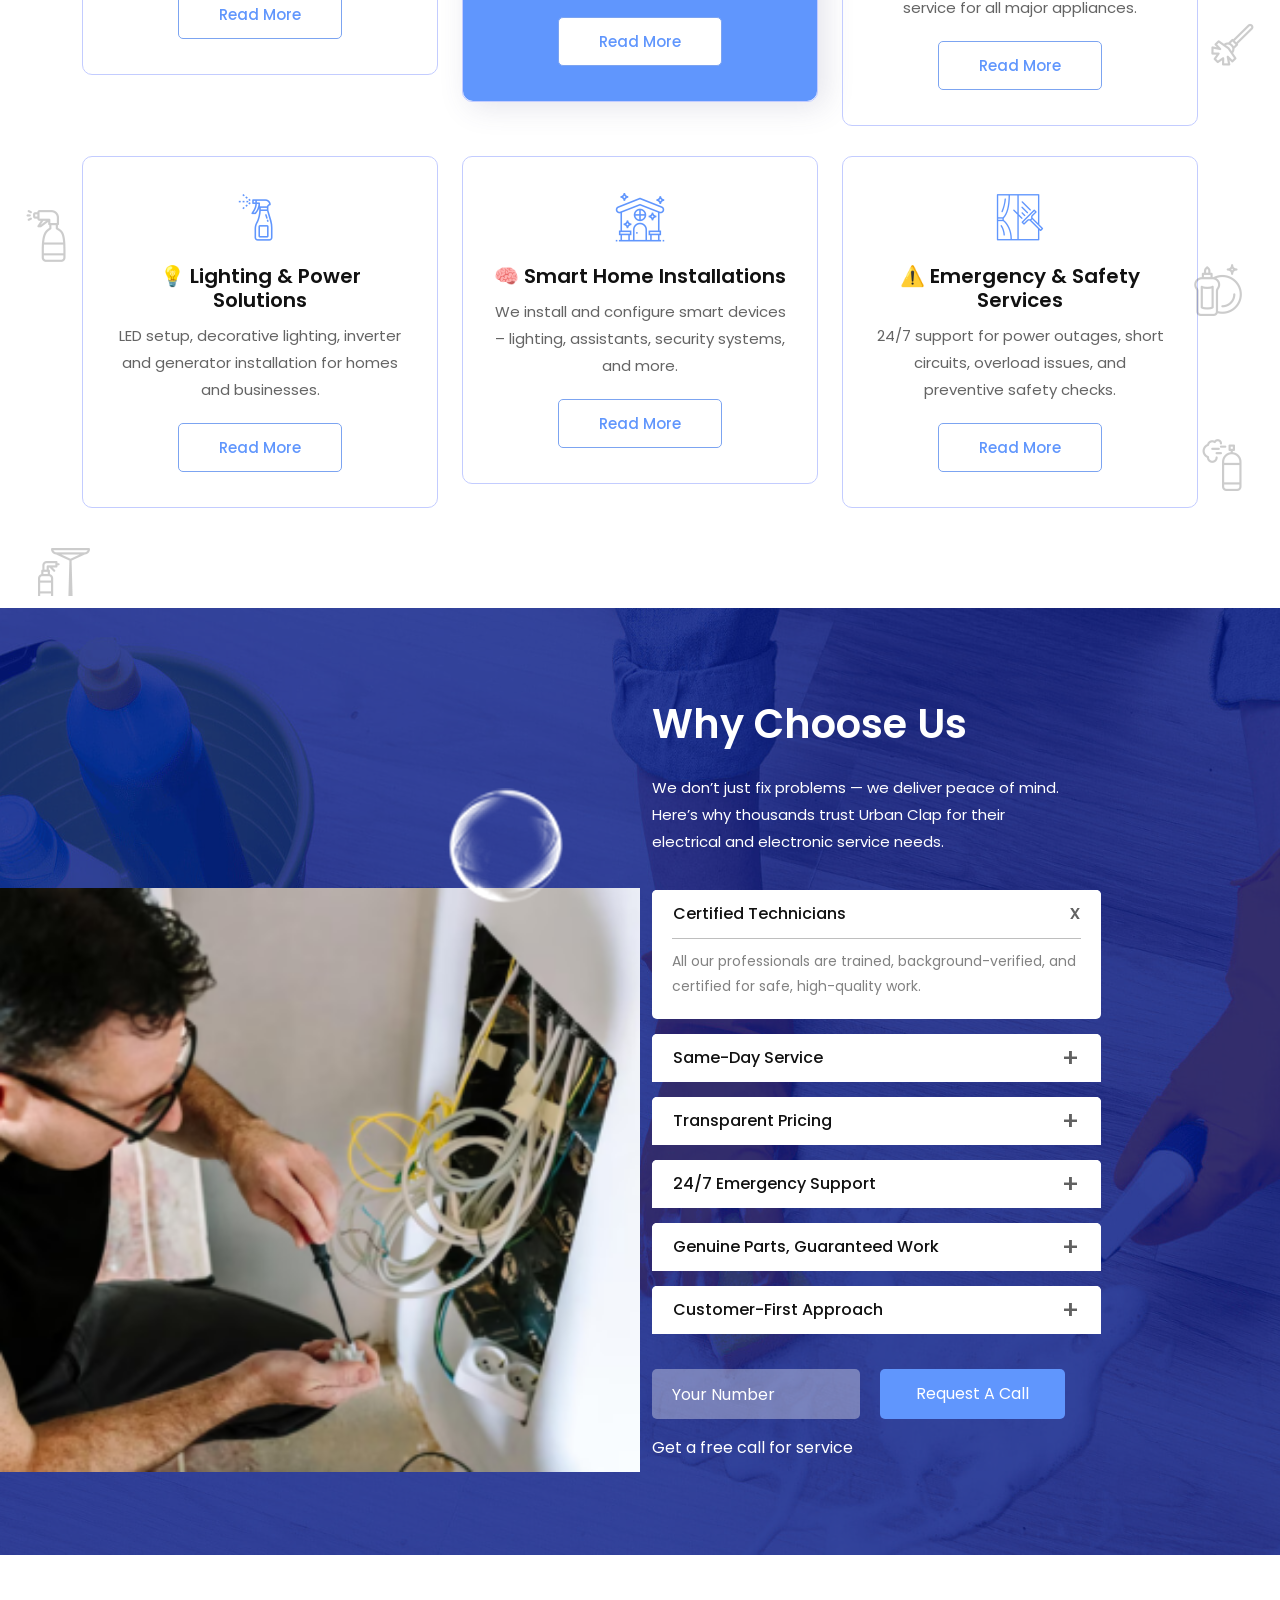
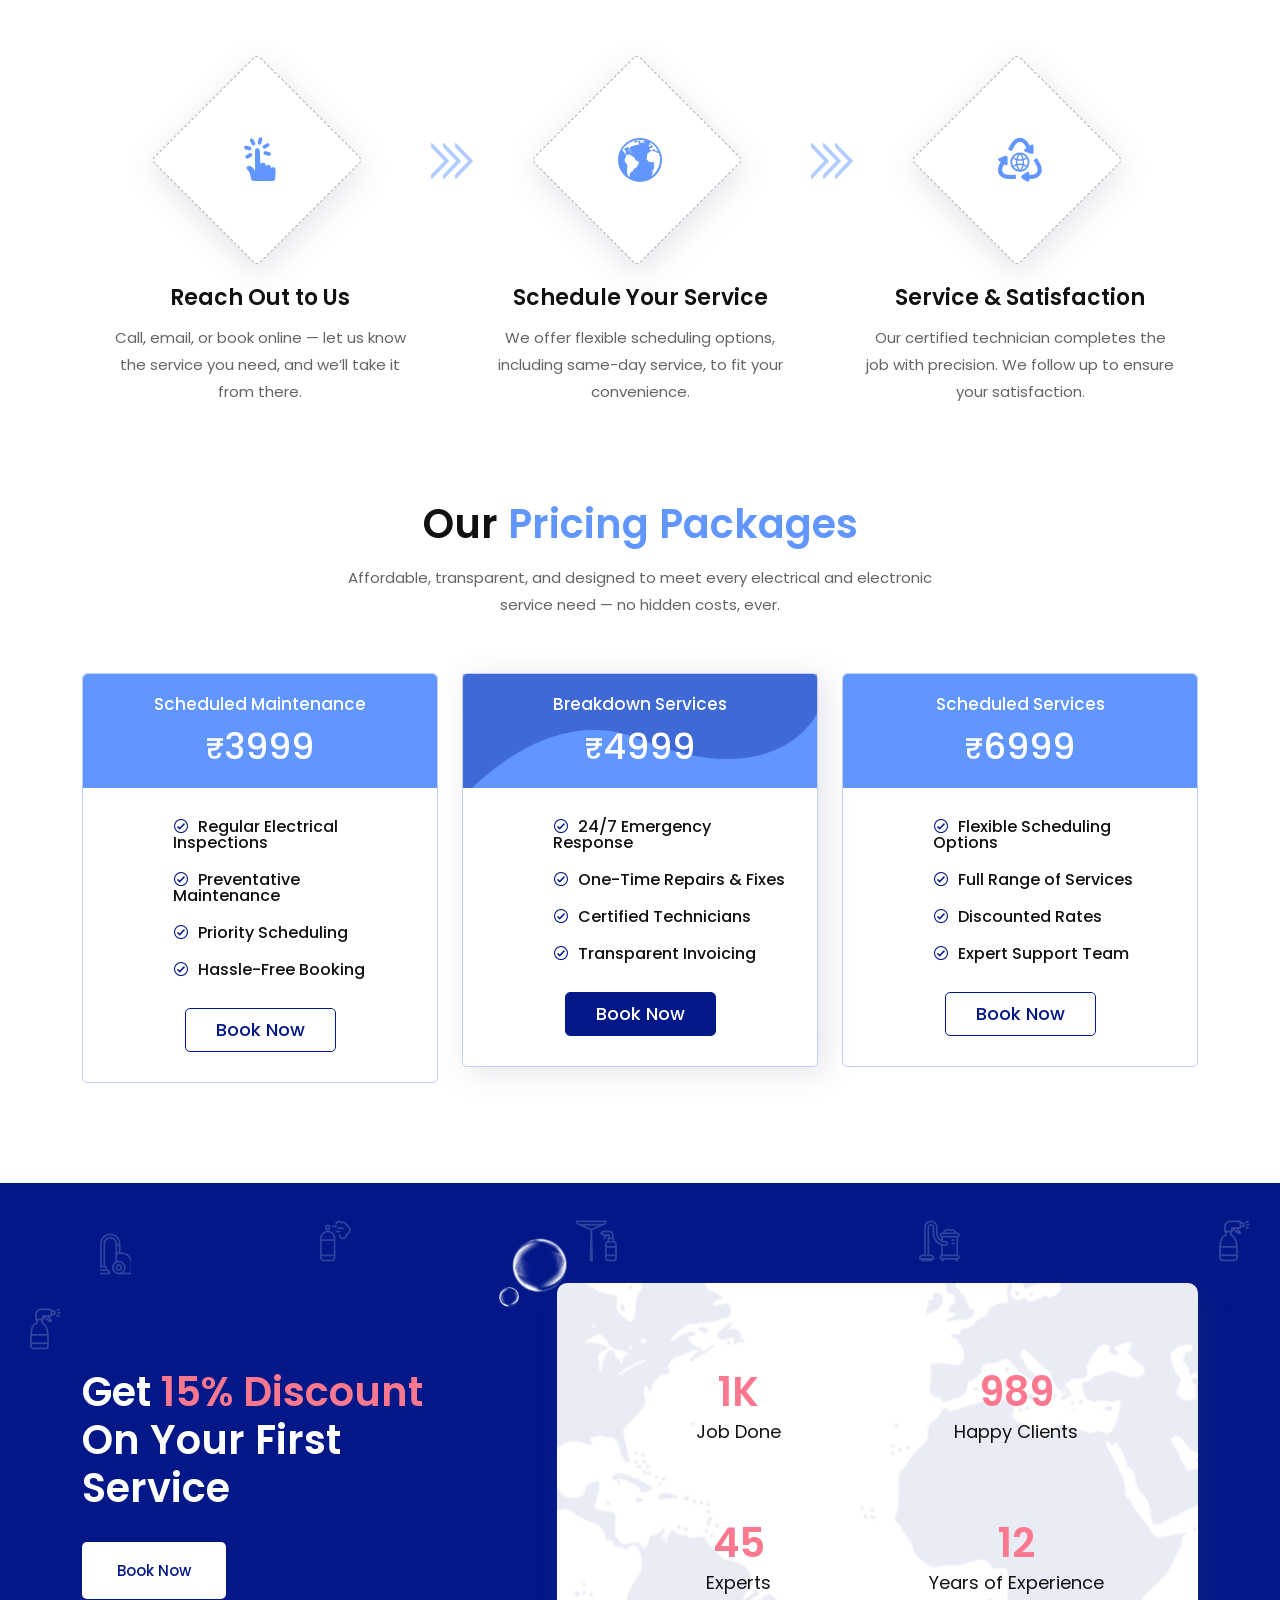
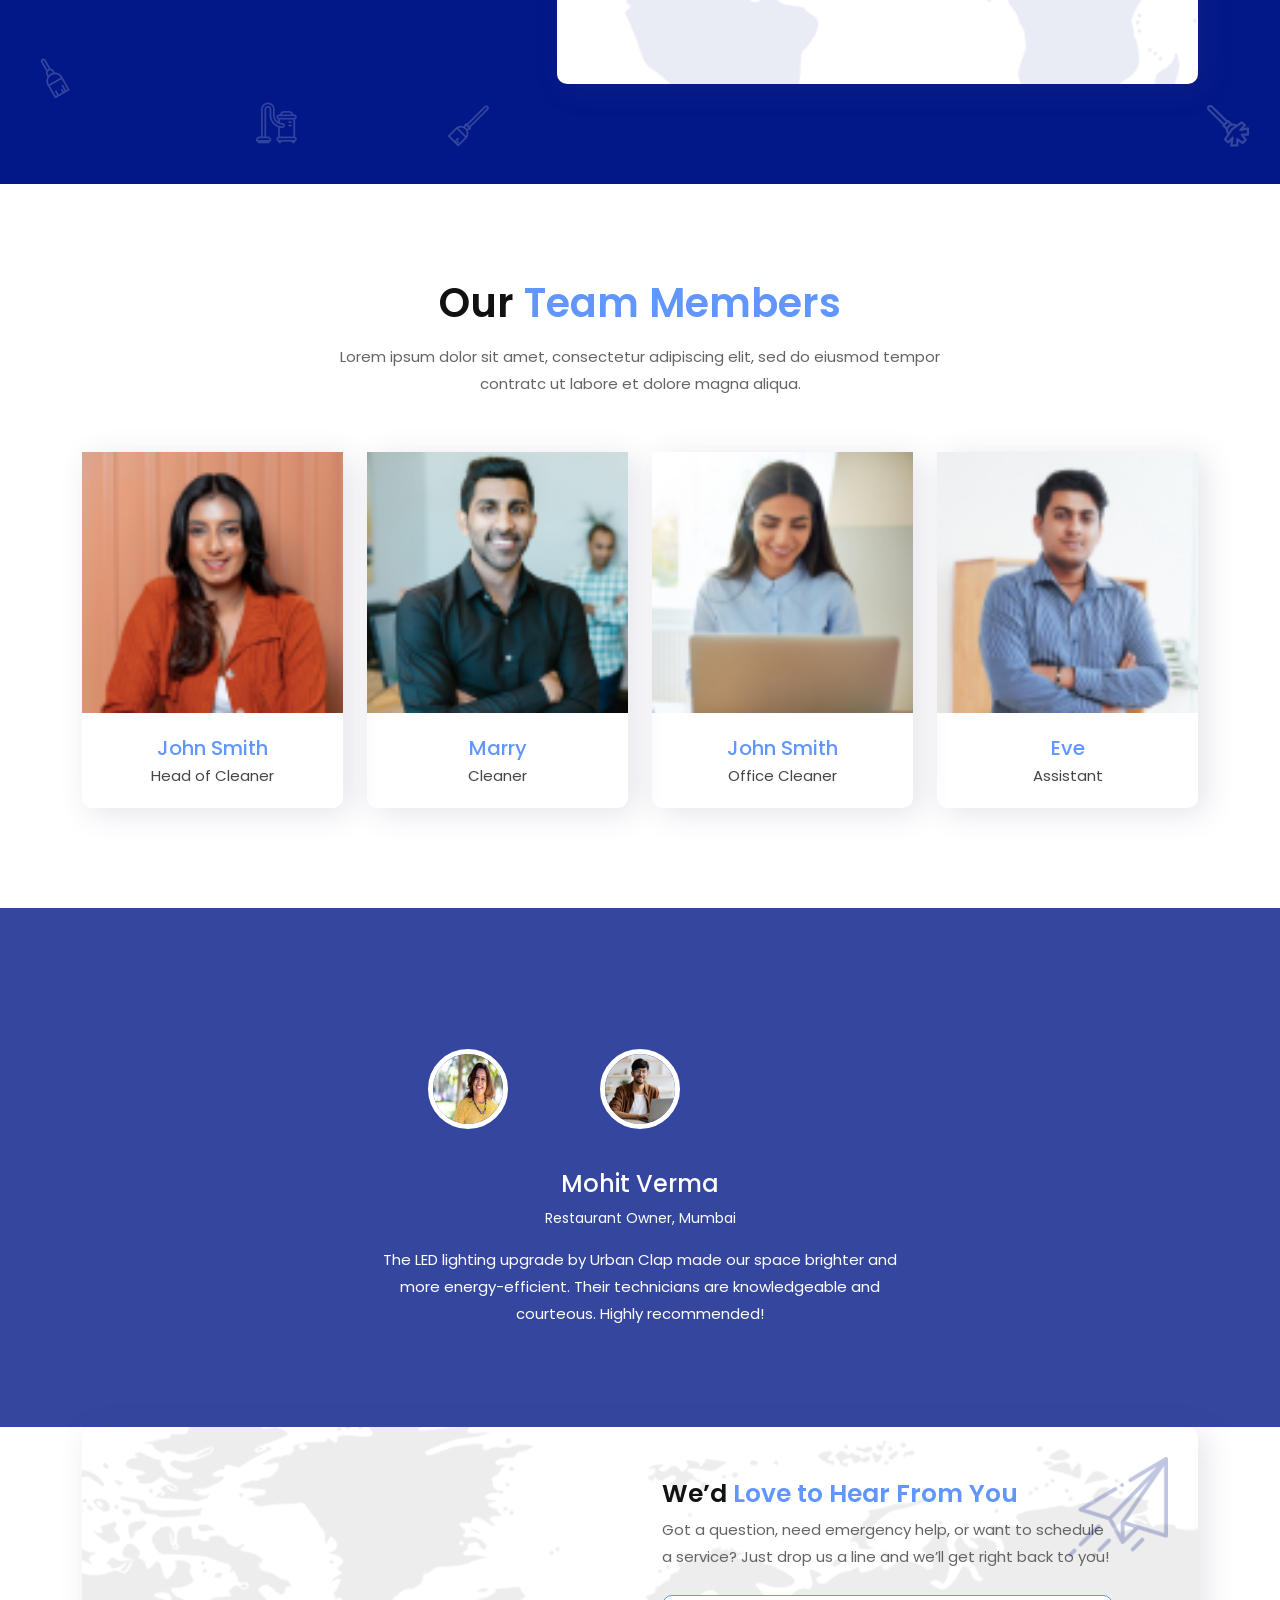
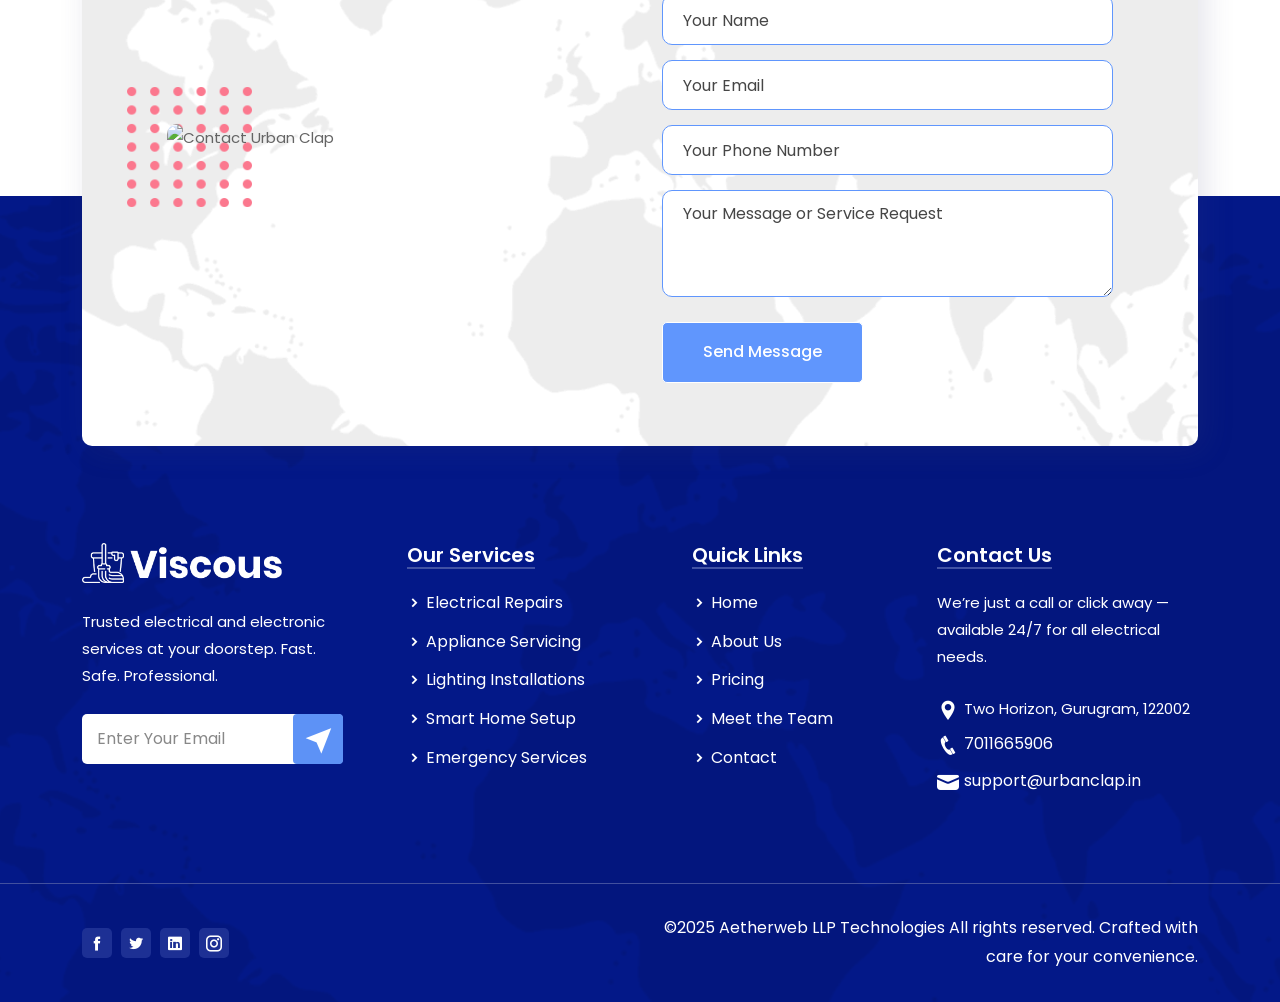
==== commit 0d338158: "pushed all the code" ====
--- a/index.html
+++ b/index.html
@@ -913,7 +913,7 @@
                     </div>
                     <div class="col-lg-6">
                         <div class="copyright-text text-end">
-                            <p>©2025 <https://aetherweb.life/">Aetherweb LLP Technologies</a>  All rights reserved. Crafted with care for your convenience.</p>
+                            <p>©2025 <a href="https://aetherweb.life/">Aetherweb LLP Technologies</a>  All rights reserved. Crafted with care for your convenience.</p>
                         </div>
                     </div>
                 </div>
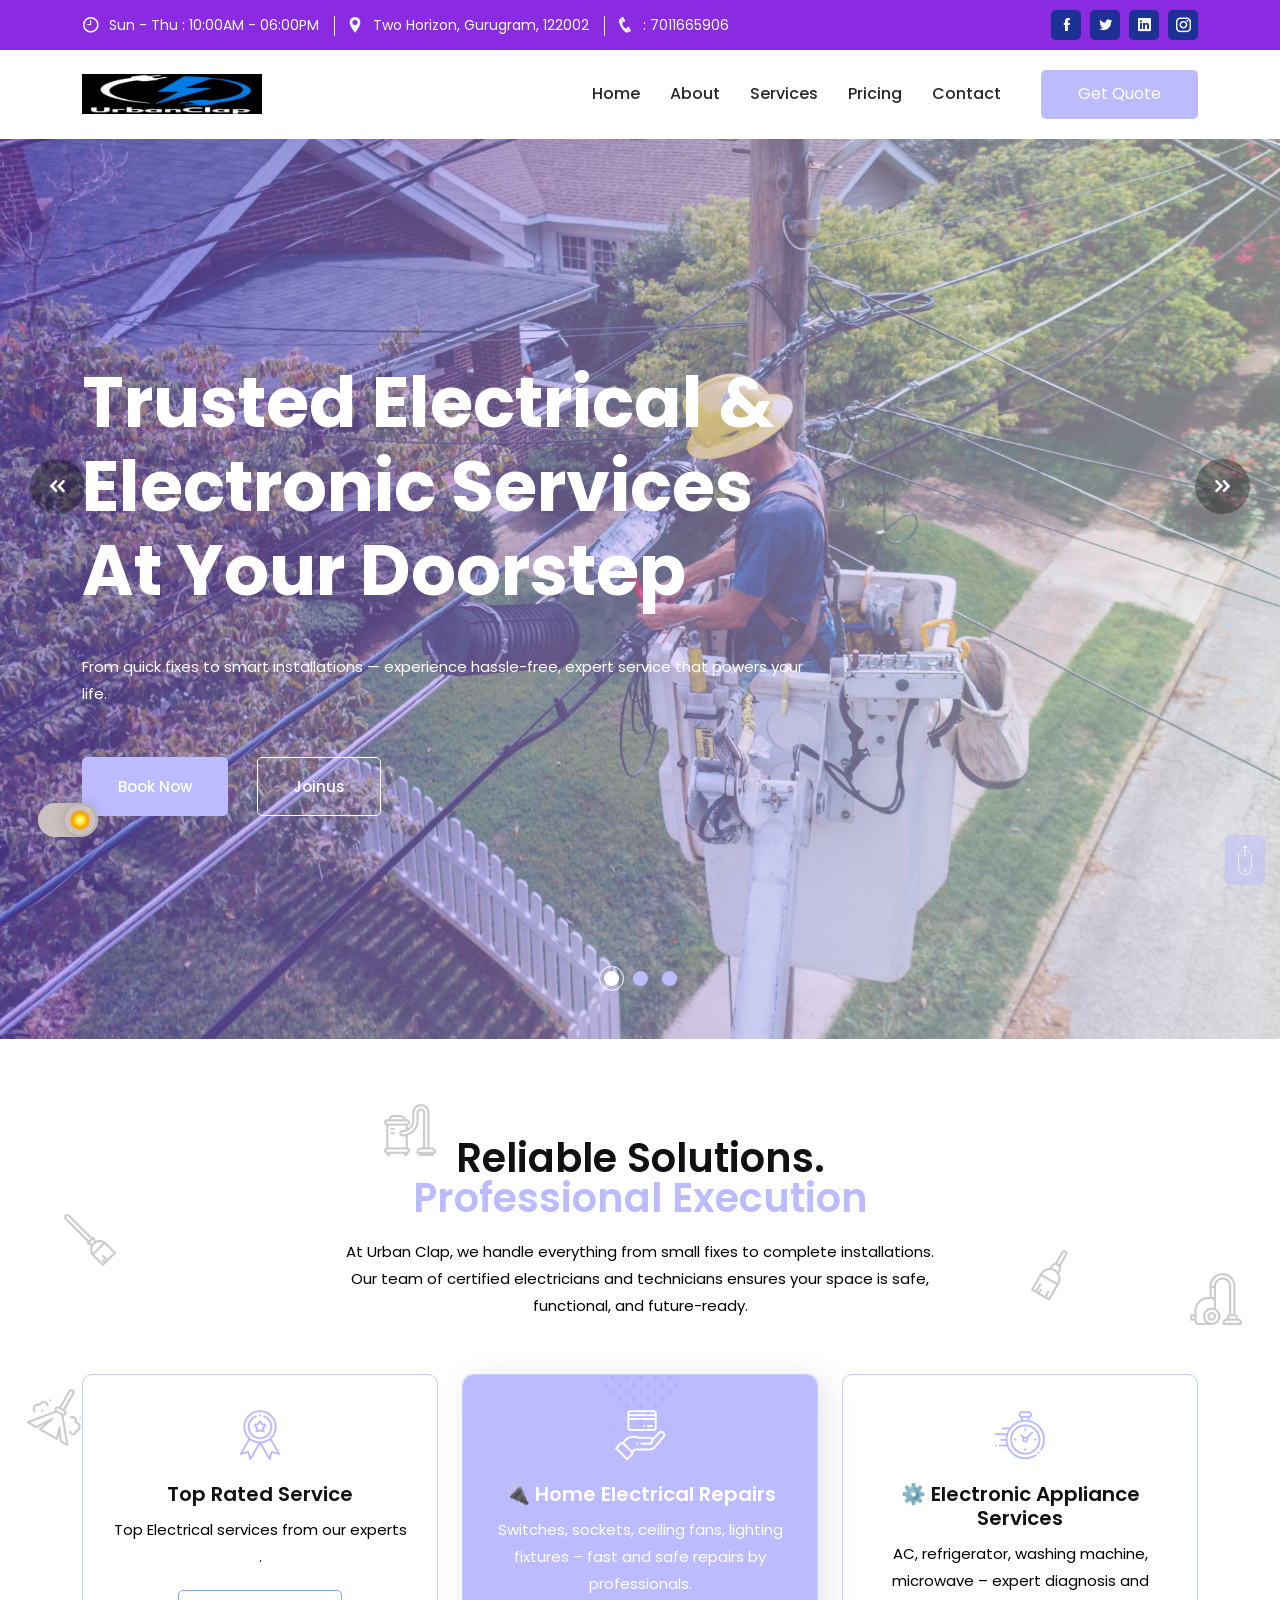
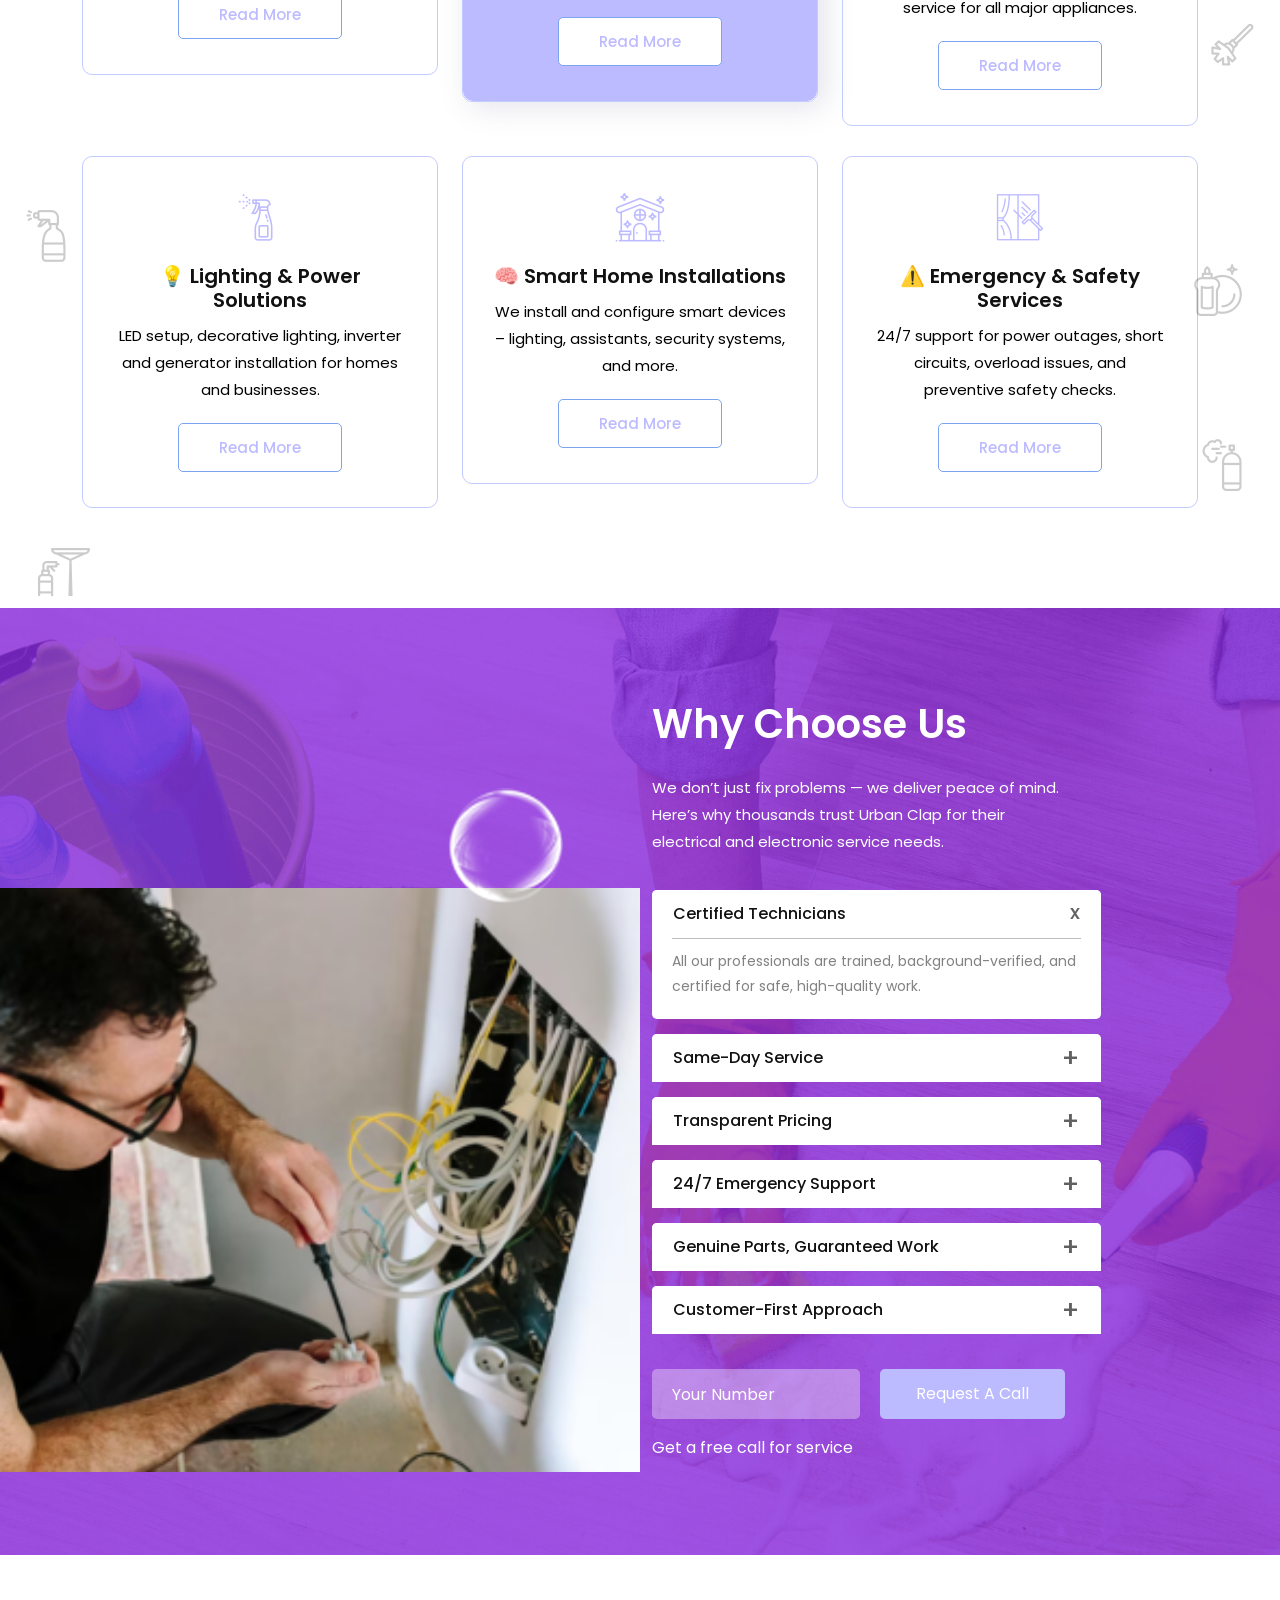
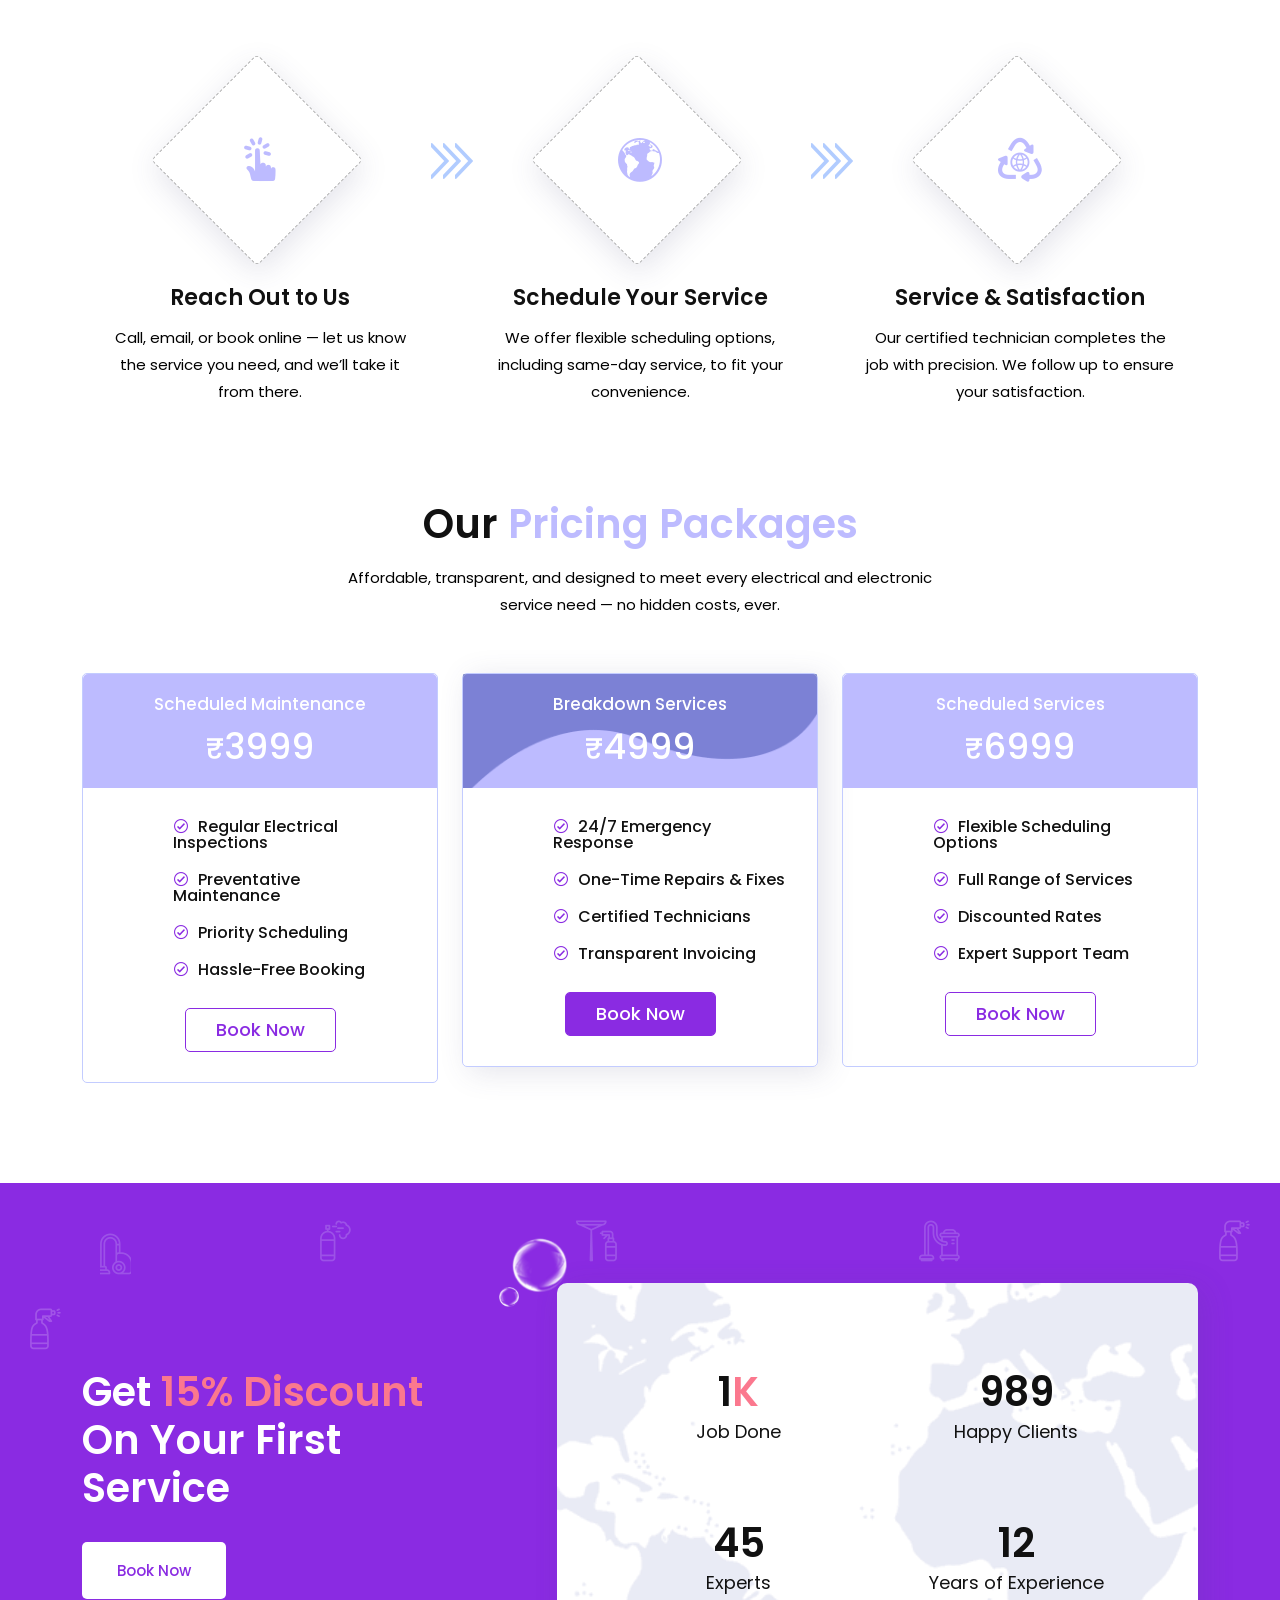
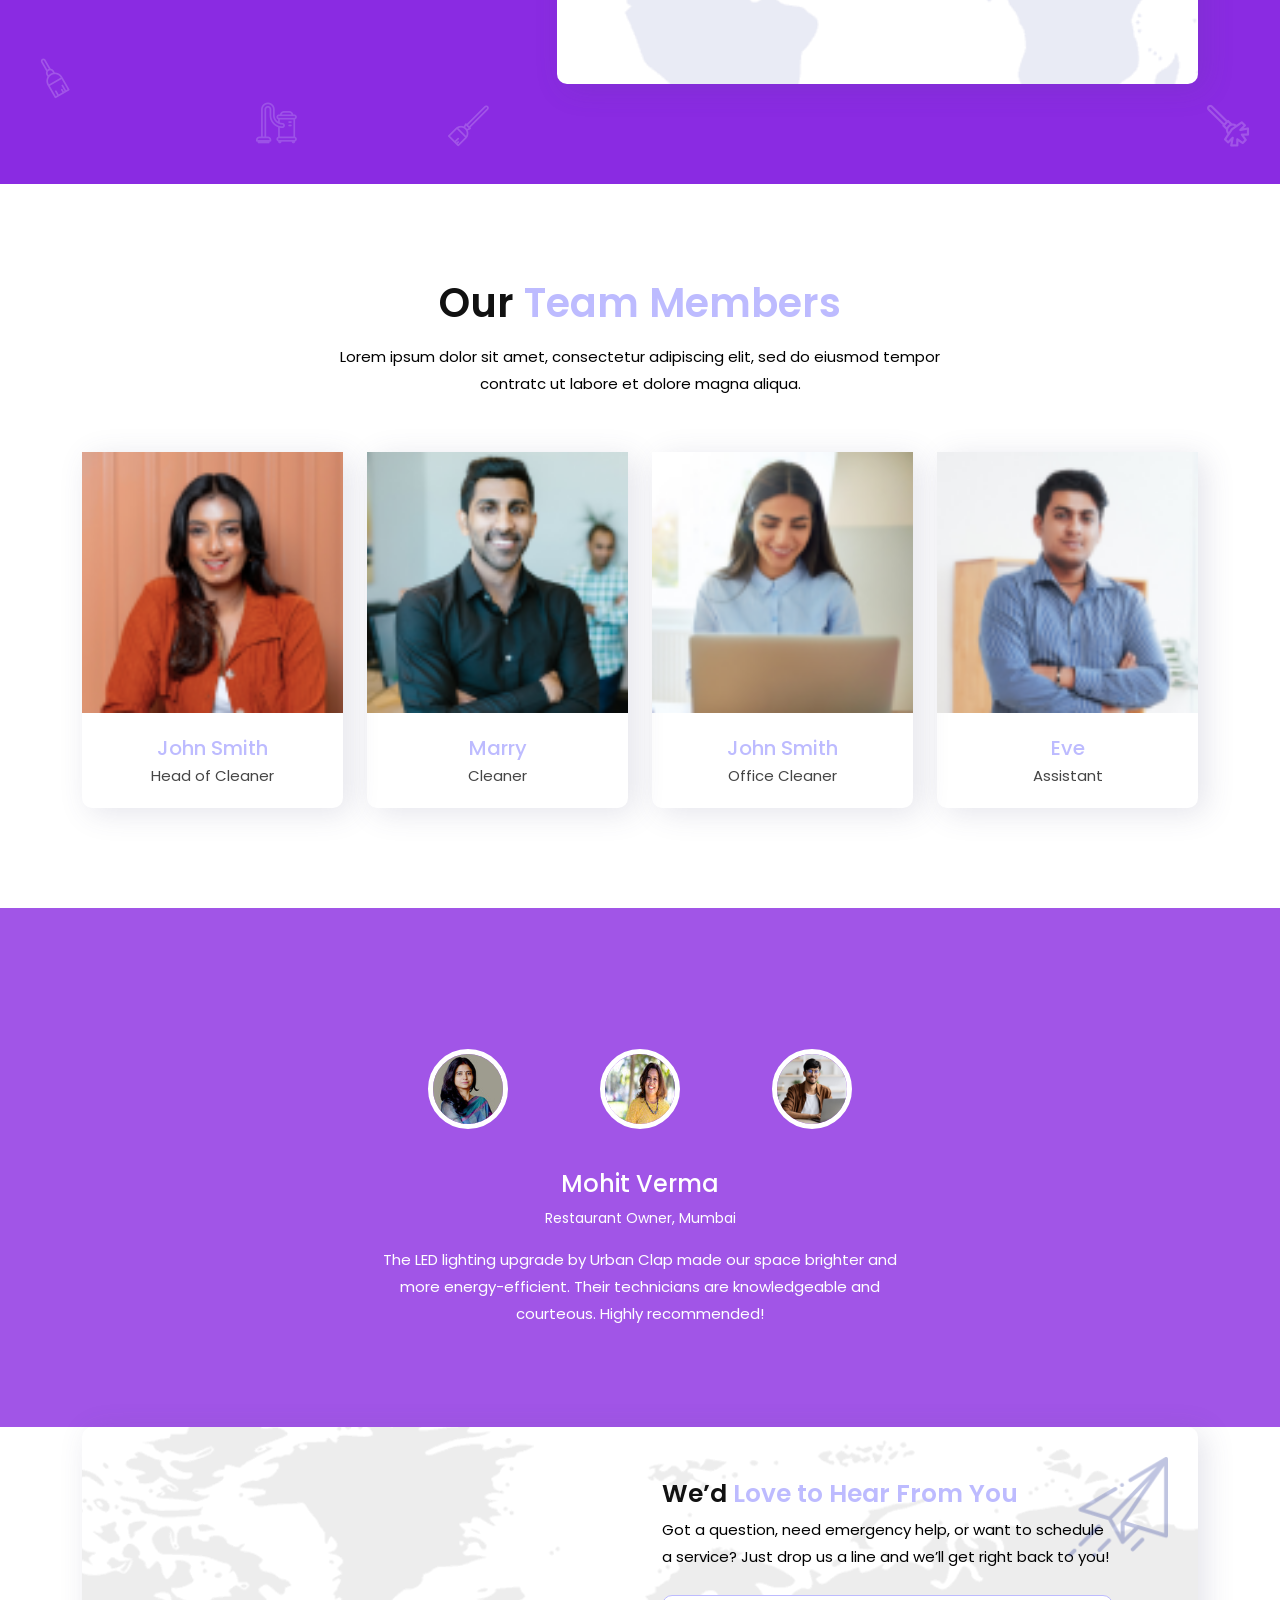
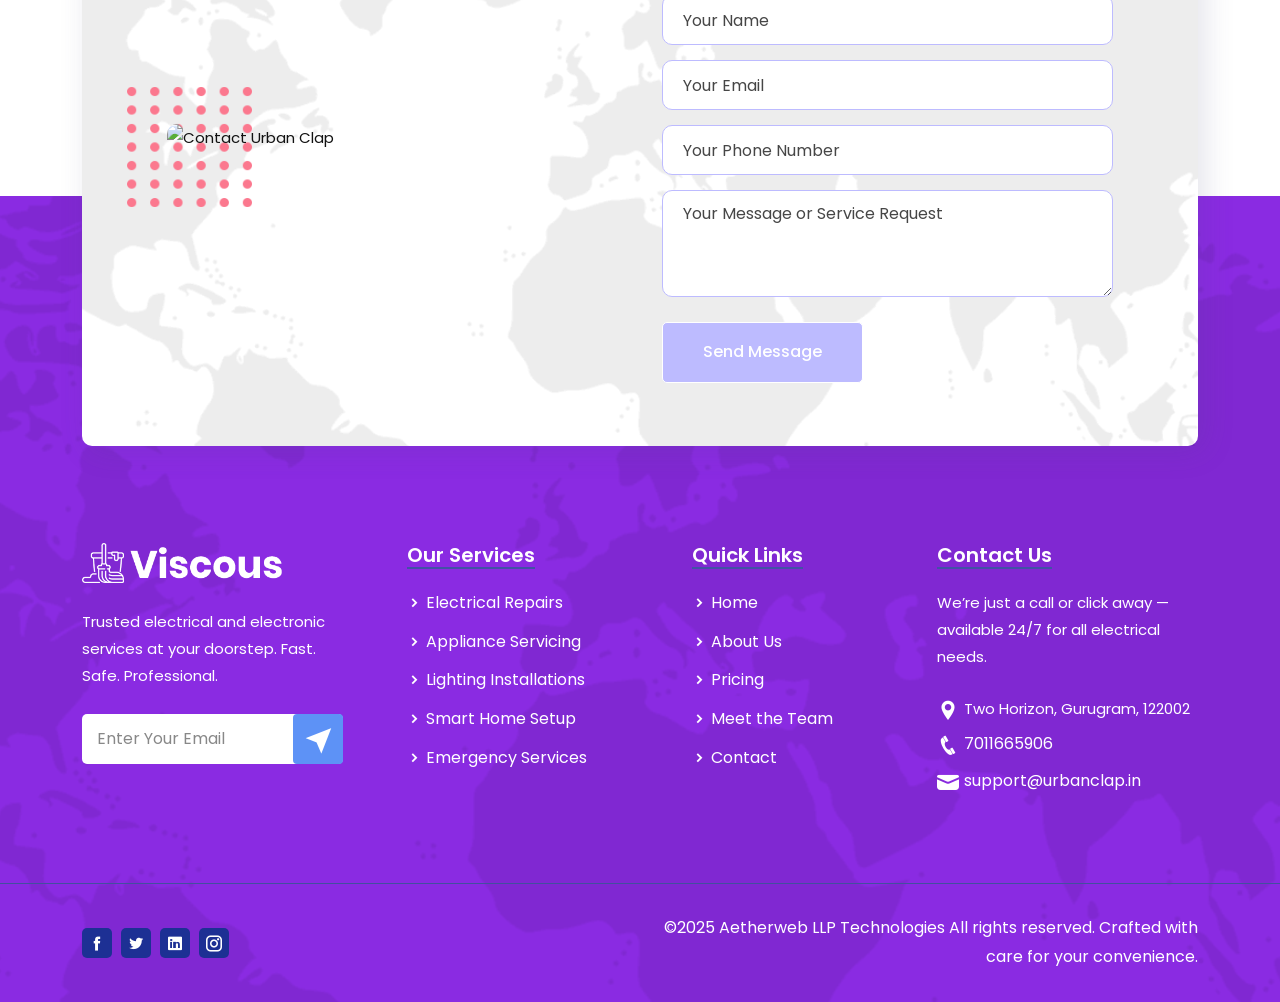
==== commit 662f764a: "added new content" ====
--- a/index.html
+++ b/index.html
@@ -133,7 +133,7 @@
                                     <a href="about.html" class="nav-link">About</a>
                                 </li>
                                 <li class="nav-item">
-                                    <a href="service-two.html" class="nav-link">Services </a>
+                                    <a href="service.html" class="nav-link">Services </a>
                                    
                                 </li>
                                 <li class="nav-item">
@@ -198,7 +198,7 @@
                             <div class="container">
                                 <div class="home-text">
                                     <h1>Customizable Cleaning Plans That Fit Your Lifestyle</h1>
-                                    <p>Lorem ipsum dolor sit amet, consectetur adipiscing elit, sed do eiusmod tempor ut labore et dolore magna aliqua. Quis ipsum suspendisse ultrices gravida. Viverra maecenas accumsan lacus vel facilisis. Quis ipsum suspendisse ultrices gravida.</p>
+                                    <p>"Professional electrical services for residential and commercial needs. Providing expert wiring, repairs, and installations. Our team ensures safe and efficient electrical solutions. Dependable service with a focus on quality and safety standards."</p>
                                     
                                     <div class="theme-button">
                                         <a href="contact.html" class="default-btn active-btn">know More</a>
@@ -229,7 +229,7 @@
                             <p>Top Electrical services from our experts .</p>
 
                             <div class="theme-button">
-                                <a href="service-details.html" class="default-btn">Read More</a>
+                                <a href="#" class="default-btn">Read More</a>
                             </div>
                         </div>
                     </div>
@@ -241,7 +241,7 @@
                             <p>Switches, sockets, ceiling fans, lighting fixtures – fast and safe repairs by professionals.</p>
 
                             <div class="theme-button">
-                                <a href="service-details.html" class="default-btn">Read More</a>
+                                <a href="#" class="default-btn">Read More</a>
                             </div>
                         </div>
                     </div>
@@ -253,7 +253,7 @@
                             <p>AC, refrigerator, washing machine, microwave – expert diagnosis and service for all major appliances.</p>
 
                             <div class="theme-button">
-                                <a href="service-details.html" class="default-btn">Read More</a>
+                                <a href="#" class="default-btn">Read More</a>
                             </div>
                         </div>
                     </div>
@@ -265,7 +265,7 @@
                             <p>LED setup, decorative lighting, inverter and generator installation for homes and businesses.</p>
 
                             <div class="theme-button">
-                                <a href="service-details.html" class="default-btn">Read More</a>
+                                <a href="#" class="default-btn">Read More</a>
                             </div>
                         </div>
                     </div>
@@ -277,7 +277,7 @@
                             <p>We install and configure smart devices – lighting, assistants, security systems, and more.</p>
 
                             <div class="theme-button">
-                                <a href="service-details.html" class="default-btn">Read More</a>
+                                <a href="#" class="default-btn">Read More</a>
                             </div>
                         </div>
                     </div>
@@ -289,7 +289,7 @@
                             <p>24/7 support for power outages, short circuits, overload issues, and preventive safety checks.</p>
 
                             <div class="theme-button">
-                                <a href="service-details.html" class="default-btn">Read More</a>
+                                <a href="#" class="default-btn">Read More</a>
                             </div>
                         </div>
                     </div>
--- a/assets/css/style.css
+++ b/assets/css/style.css
@@ -57,8 +57,12 @@
 @import url("https://fonts.googleapis.com/css?family=Poppins:400,500,600,700&display=swap");
 /* Color Variables */
 /* Font-Family Variable */
+body, h1, h2, h3, h4, h5, h6, p, span, a, li, td, th, div {
+  color: #111111;
+}
+
 body {
-  color: #646464;
+  color: black;
   font-family: "Poppins";
   line-height: 1.8;
   padding: 0;
@@ -97,7 +101,7 @@
 }
 
 p {
-  color: #646464;
+  color: black;
   line-height: 1.8;
 }
 
@@ -165,7 +169,7 @@
 }
 
 .buy-now-btn:hover {
-  background-color: #6096fd;
+  background-color: #BDBBFF;
   color: #ffffff;
 }
 
@@ -195,7 +199,7 @@
   -webkit-transition: .5s;
   transition: .5s;
   border-radius: 5px;
-  background: #6096fd;
+  background: #BDBBFF;
 }
 
 .theme-button .default-btn:hover::before {
@@ -230,7 +234,7 @@
 }
 
 .section-head h2 span {
-  color: #6096fd;
+  color: #BDBBFF;
   font-weight: 600;
   font-size: 40px;
   margin-bottom: 0;
@@ -241,7 +245,7 @@
 }
 
 .blue-title h2 span {
-  color: #031888;
+  color: #8A2BE2;
   font-size: 40px;
   font-weight: 600;
 }
@@ -260,7 +264,7 @@
 }
 
 .header-section {
-  background: #031888;
+  background: #8A2BE2;
   padding: 10px 0;
 }
 
@@ -343,7 +347,7 @@
 }
 
 .header-section .header-social ul li a i:hover {
-  color: #6096fd;
+  color: #BDBBFF;
 }
 
 /* Header CSS End */
@@ -376,7 +380,7 @@
 }
 
 .navbar-area .main-nav .navbar .navbar-nav .nav-item a:hover {
-  color: #031888;
+  color: #8A2BE2;
 }
 
 .navbar-area .main-nav .navbar .navbar-nav .nav-item a:hover i {
@@ -393,7 +397,7 @@
 }
 
 .navbar-area .main-nav .navbar .navbar-nav .nav-item .active {
-  color: #031888 !important;
+  color: #8A2BE2 !important;
 }
 
 .navbar-area .main-nav .navbar .navbar-nav .dropdown-toggle::after {
@@ -424,7 +428,7 @@
 .navbar-area .main-nav .navbar .navbar-nav .dropdown-menu .nav-item a::before {
   position: absolute;
   content: '';
-  background: #6096fd;
+  background: #BDBBFF;
   width: 3px;
   height: 0;
   right: 0;
@@ -436,7 +440,7 @@
 .navbar-area .main-nav .navbar .navbar-nav .dropdown-menu .nav-item a::after {
   position: absolute;
   content: '';
-  background: #6096fd;
+  background: #BDBBFF;
   width: 3px;
   height: 95%;
   left: 0;
@@ -446,7 +450,7 @@
 }
 
 .navbar-area .main-nav .navbar .navbar-nav .dropdown-menu .nav-item a:hover {
-  color: #031888;
+  color: #8A2BE2;
 }
 
 .navbar-area .main-nav .navbar .navbar-nav .dropdown-menu .nav-item a:hover::before {
@@ -458,7 +462,7 @@
 }
 
 .navbar-area .main-nav .navbar .navbar-nav .dropdown-menu .nav-item a .active {
-  color: #031888;
+  color: #8A2BE2;
 }
 
 .navbar-area .main-nav .navbar .navbar-nav .dropdown-menu :last-child a {
@@ -471,7 +475,7 @@
 
 .navbar-area .main-nav .navbar .navbar-button a {
   color: #ffffff;
-  background: #6096fd;
+  background: #BDBBFF;
   padding: 10px 37px;
   border-radius: 5px;
   position: relative;
@@ -484,7 +488,7 @@
   content: '';
   width: 100%;
   height: 0;
-  background: #031888;
+  background: #8A2BE2;
   top: 0;
   left: 0;
   bottom: 0;
@@ -526,13 +530,15 @@
 .home-slider-item::before {
   position: absolute;
   content: '';
-  background: -webkit-gradient(linear, left top, right top, color-stop(20%, rgba(3, 24, 136, 0.846376)), to(rgba(0, 0, 0, 0)));
-  background: linear-gradient(90deg, rgba(3, 24, 136, 0.846376) 20%, rgba(0, 0, 0, 0) 100%);
+  background: linear-gradient(90deg, #8b5cf6 0%, #ffffff 100%);
   width: 100%;
   height: 100%;
   left: 0;
   top: 0;
-}
+  opacity: 0.5; /* adjust this as needed */
+  pointer-events: none; /* optional, so it doesn't block clicks */
+}
+
 
 .home-slider-area {
   position: relative;
@@ -555,7 +561,7 @@
 
 .home-slider-area.owl-carousel .owl-nav button.owl-prev:hover,
 .home-slider-area.owl-carousel .owl-nav button.owl-next:hover {
-  background: #6096fd;
+  background: #BDBBFF;
 }
 
 .home-slider-area.owl-carousel .owl-nav button.owl-next {
@@ -593,7 +599,7 @@
 .home-slider-area.owl-theme .owl-dots .owl-dot span {
   width: 15px;
   height: 15px;
-  background: #6096fd;
+  background: #BDBBFF;
 }
 
 .home-slider-area.owl-theme .owl-nav {
@@ -632,7 +638,7 @@
 }
 
 .home-text .active-btn {
-  background: #6096fd;
+  background: #BDBBFF;
   border: 1px solid transparent;
 }
 
@@ -768,7 +774,7 @@
 .service-card::before {
   position: absolute;
   content: '';
-  background: #6096fd;
+  background: #BDBBFF;
   width: 100%;
   height: 0;
   bottom: 0;
@@ -795,7 +801,7 @@
 }
 
 .service-card i {
-  color: #6096fd;
+  color: #BDBBFF;
   font-size: 50px;
   display: inline-block;
   -webkit-transition: .6s;
@@ -819,7 +825,7 @@
 }
 
 .service-card .theme-button .default-btn {
-  color: #6096fd;
+  color: #BDBBFF;
   border: 1px solid #7ca4f1;
   margin-right: 0;
   padding: 10px 40px;
@@ -827,7 +833,7 @@
 
 .service-card .theme-button .default-btn:hover::before {
   display: none;
-  color: #6096fd;
+  color: #BDBBFF;
 }
 
 .active-service {
@@ -871,7 +877,7 @@
   left: 0;
   width: 100%;
   height: 100%;
-  background-color: #031888;
+  background-color: #8A2BE2;
   opacity: 0.8;
   z-index: -1;
 }
@@ -992,7 +998,7 @@
 .why-choose-accordian .why-choose-contact button {
   font-size: 16px;
   color: #ffffff;
-  background: #6096fd;
+  background: #BDBBFF;
   padding: 12px 35px;
   border-radius: 5px;
   margin-bottom: 15px;
@@ -1001,8 +1007,8 @@
 }
 
 .why-choose-accordian .why-choose-contact button:hover {
-  background: #031888;
-  border: 1px solid #6096fd;
+  background: #8A2BE2;
+  border: 1px solid #BDBBFF;
 }
 
 .why-choose-accordian .why-choose-contact p {
@@ -1049,11 +1055,11 @@
 }
 
 .process-section .process-card:hover i::after {
-  background: #6096fd;
+  background: #BDBBFF;
 }
 
 .process-section .process-card i {
-  color: #6096fd;
+  color: #BDBBFF;
   font-size: 50px;
   position: relative;
   z-index: 0;
@@ -1129,7 +1135,7 @@
 }
 
 .price-card-area .price-head-text {
-  background: #6096fd;
+  background: #BDBBFF;
   border-radius: 5px 5px 0 0;
   position: relative;
   z-index: 0;
@@ -1193,7 +1199,7 @@
 }
 
 .price-card-area .plan-features ul li i {
-  color: #031888;
+  color: #8A2BE2;
   margin-right: 5px;
 }
 
@@ -1208,10 +1214,10 @@
 .price-card-area .plan-btn a {
   font-size: 18px;
   font-weight: 500;
-  color: #031888;
+  color: #8A2BE2;
   display: inline-block;
   border-radius: 5px;
-  border: 1px solid #031888;
+  border: 1px solid #8A2BE2;
   padding: 5px 30px;
   text-transform: capitalize;
   position: relative;
@@ -1228,7 +1234,7 @@
   -webkit-transition: .5s ease-in-out;
   transition: .5s ease-in-out;
   border-radius: 3px;
-  background: #031888;
+  background: #8A2BE2;
 }
 
 .active-price {
@@ -1259,7 +1265,7 @@
 .counter-section::before {
   position: absolute;
   content: '';
-  background: #031888;
+  background: #8A2BE2;
   width: 100%;
   height: 100%;
   top: 0;
@@ -1282,7 +1288,7 @@
 
 .counter-section .offer-text .theme-button .default-btn {
   background: #ffffff;
-  color: #031888;
+  color: #8A2BE2;
   border: 0;
 }
 
@@ -1458,7 +1464,7 @@
 }
 
 .team-section .team-card .team-img .team-social a:hover {
-  background: #6096fd;
+  background: #BDBBFF;
 }
 
 .team-section .team-card .team-img .team-social a i {
@@ -1472,7 +1478,7 @@
 
 .team-section .team-card .team-text h4 {
   font-size: 20px;
-  color: #6096fd;
+  color: #BDBBFF;
   font-weight: 500;
   margin-bottom: 10px;
   line-height: 1;
@@ -1595,7 +1601,7 @@
   left: -130px;
   top: -44px;
   position: absolute;
-  color: #031888;
+  color: #8A2BE2;
   font-family: "foundation-icons";
   content: "<";
   font-family: "Material-Design-Iconic-Font";
@@ -1638,7 +1644,7 @@
 .testimonial-bg::before {
   position: absolute;
   content: '';
-  background: #031888;
+  background: #8A2BE2;
   width: 100%;
   height: 100%;
   left: 0;
@@ -1667,7 +1673,7 @@
 
 .blog-section .blog-slider.owl-theme .owl-dots .owl-dot.active span,
 .blog-section .blog-slider.owl-theme .owl-dots .owl-dot:hover span {
-  background: #031888;
+  background: #8A2BE2;
   position: relative;
 }
 
@@ -1682,7 +1688,7 @@
   top: -3px;
   border-radius: 10px;
   background: transparent;
-  border: 1px solid #031888;
+  border: 1px solid #8A2BE2;
 }
 
 .blog-section .blog-slider.owl-theme .owl-dots .owl-dot span {
@@ -1709,7 +1715,7 @@
 }
 
 .blog-section .blog-area:hover .blog-text h4 a {
-  color: #031888;
+  color: #8A2BE2;
 }
 
 .blog-section .blog-area .blog-img {
@@ -1750,7 +1756,7 @@
 }
 
 .blog-section .blog-area .blog-text ul li i {
-  color: #6096fd;
+  color: #BDBBFF;
   margin-right: 5px;
 }
 
@@ -1759,7 +1765,7 @@
 }
 
 .blog-section .blog-area .blog-text ul li a:hover {
-  color: #031888;
+  color: #8A2BE2;
 }
 
 .blog-section .blog-area .blog-text p {
@@ -1770,7 +1776,7 @@
 .blog-section .blog-area .blog-text .blog-btn {
   font-size: 16px;
   font-weight: 500;
-  color: #031888;
+  color: #8A2BE2;
 }
 
 .blog-section .blog-area .blog-text .blog-btn:hover {
@@ -1866,7 +1872,7 @@
 
 .contact-section .contact-area .contact-form .form-group .form-control {
   height: 50px;
-  border: 1px solid #6096fd;
+  border: 1px solid #BDBBFF;
   padding-left: 20px;
   background: #ffffff;
   line-height: 1;
@@ -1910,7 +1916,7 @@
   text-transform: capitalize;
   border: 1px solid #ffffff;
   z-index: 0;
-  background: #6096fd;
+  background: #BDBBFF;
   margin-top: 10px;
 }
 
@@ -1925,7 +1931,7 @@
   -webkit-transition: .5s;
   transition: .5s;
   border-radius: 5px;
-  background: #031888;
+  background: #8A2BE2;
 }
 
 .contact-section .contact-area .contact-form .default-btn:hover::before {
@@ -1955,7 +1961,7 @@
 /* Contact CSS End */
 /* Footer CSS Start */
 .footer-area {
-  background: #031888;
+  background: #8A2BE2;
   padding-top: 347px;
   position: relative;
   z-index: 1;
@@ -2068,7 +2074,7 @@
 
 .footer-area .footer-widget ul li a:hover {
   letter-spacing: .5px;
-  color: #6096fd;
+  color: #BDBBFF;
 }
 
 .footer-area .footer-widget ul li i {
@@ -2144,7 +2150,7 @@
   width: 40px;
   height: 50px;
   color: #ffffff;
-  background: #6096fd;
+  background: #BDBBFF;
   text-align: center;
   border-radius: 5px;
   position: fixed;
@@ -2362,7 +2368,7 @@
 }
 
 .home-style-two .home-text-two .request-call button {
-  background: #031888;
+  background: #8A2BE2;
   color: #ffffff;
   position: absolute;
   height: 100%;
@@ -2376,7 +2382,7 @@
 }
 
 .home-style-two .home-text-two .request-call button:hover {
-  background: #6096fd;
+  background: #BDBBFF;
 }
 
 .home-style-two .home-image img {
@@ -2464,7 +2470,7 @@
 }
 
 .info-section .info-area {
-  background: #6096fd;
+  background: #BDBBFF;
   border-radius: 5px;
   padding: 25px;
   -webkit-box-shadow: 7px 5px 30px rgba(72, 73, 121, 0.15);
@@ -2560,7 +2566,7 @@
 }
 
 .service-style-two .service-slider-wrapper .owl-prev:hover {
-  background: #031888 !important;
+  background: #8A2BE2 !important;
   color: #ffffff !important;
 }
 
@@ -2580,7 +2586,7 @@
 }
 
 .service-style-two .service-slider-wrapper .owl-next:hover {
-  background: #031888 !important;
+  background: #8A2BE2 !important;
   color: #ffffff !important;
 }
 
@@ -2624,7 +2630,7 @@
 
 .service-style-two .service-text-two ul li i {
   margin-right: 10px;
-  color: #031888;
+  color: #8A2BE2;
 }
 
 .service-style-two .service-text-two ul :last-child {
@@ -2632,7 +2638,7 @@
 }
 
 .service-style-two .service-text-two .theme-button .default-btn {
-  background: #031888;
+  background: #8A2BE2;
   border: 0;
   padding: 15px 30px;
 }
@@ -2674,7 +2680,7 @@
 
 .hire-section .hire-text ul li i {
   margin-right: 10px;
-  color: #031888;
+  color: #8A2BE2;
   font-size: 20px;
 }
 
@@ -2683,7 +2689,7 @@
 }
 
 .hire-section .hire-text .theme-button .default-btn {
-  background: #031888;
+  background: #8A2BE2;
   border: 0;
 }
 
@@ -2698,7 +2704,7 @@
 }
 
 .hire-section .discount-text {
-  background: #031888;
+  background: #8A2BE2;
   text-align: center;
   max-width: 470px;
   padding: 70px;
@@ -2723,7 +2729,7 @@
 }
 
 .hire-section .discount-text .theme-button .default-btn {
-  color: #031888;
+  color: #8A2BE2;
   background: #ffffff;
   border: 0;
 }
@@ -2783,7 +2789,7 @@
 /* Process CSS End */
 /* Counter CSS Start */
 .counter-style-two {
-  background: #031888;
+  background: #8A2BE2;
   position: relative;
 }
 
@@ -2917,7 +2923,7 @@
   line-height: 50px;
   font-size: 20px;
   display: inline-block;
-  background: #6096fd;
+  background: #BDBBFF;
 }
 
 .recent-work-section .recent-work-slider.owl-theme .owl-dots {
@@ -2933,7 +2939,7 @@
 
 .recent-work-section .recent-work-slider.owl-theme .owl-dots .owl-dot.active span,
 .recent-work-section .recent-work-slider.owl-theme .owl-dots .owl-dot:hover span {
-  background: #031888;
+  background: #8A2BE2;
   position: relative;
 }
 
@@ -2948,7 +2954,7 @@
   top: -4px;
   border-radius: 10px;
   background: transparent;
-  border: 1px solid #031888;
+  border: 1px solid #8A2BE2;
 }
 
 /* Recent CSS End */
@@ -3036,7 +3042,7 @@
 .nav-style-two .other-option .search-option button {
   border: 0;
   background: #ffffff;
-  color: #6096fd;
+  color: #BDBBFF;
   width: 50px;
   height: 50px;
   border-radius: 5px;
@@ -3080,7 +3086,7 @@
 .nav-style-two .other-option .sidebar-toggle button {
   border: 0;
   background: #ffffff;
-  color: #6096fd;
+  color: #BDBBFF;
   width: 50px;
   height: 50px;
   border-radius: 5px;
@@ -3243,7 +3249,7 @@
 }
 
 .right-modal .modal .modal-body .header-social ul li a i:hover {
-  color: #6096fd;
+  color: #BDBBFF;
 }
 
 .modal.right .modal-content {
@@ -3365,7 +3371,7 @@
 }
 
 .home-text-three .active-btn {
-  background: #6096fd;
+  background: #BDBBFF;
   border: 1px solid transparent;
 }
 
@@ -3461,30 +3467,30 @@
 }
 
 .about-style-two .about-text .theme-button .default-btn {
-  color: #6096fd;
-  border: 1px solid #6096fd;
+  color: #BDBBFF;
+  border: 1px solid #BDBBFF;
 }
 
 .about-style-two .about-text .theme-button .default-btn:hover {
-  background: #6096fd;
+  background: #BDBBFF;
   color: #ffffff;
 }
 
 .about-style-two .about-text .theme-button .active-btn {
-  background: #6096fd;
+  background: #BDBBFF;
   color: #ffffff;
   border: 1px solid transparent;
 }
 
 .about-style-two .about-text .theme-button .active-btn::before {
-  background: #6096fd;
+  background: #BDBBFF;
   width: 100%;
 }
 
 .about-style-two .about-text .theme-button .active-btn:hover {
-  color: #6096fd;
+  color: #BDBBFF;
   background: transparent;
-  border: 1px solid #6096fd;
+  border: 1px solid #BDBBFF;
 }
 
 .about-style-two .about-text .theme-button .active-btn:hover::before {
@@ -3529,7 +3535,7 @@
 .service-style-three .service-slider .service-item::before {
   position: absolute;
   content: '';
-  background: #031888;
+  background: #8A2BE2;
   width: 100%;
   height: 0;
   bottom: 0;
@@ -3571,7 +3577,7 @@
 }
 
 .service-style-three .service-slider .service-item i {
-  color: #6096fd;
+  color: #BDBBFF;
   font-size: 50px;
   display: inline-block;
   -webkit-transition: 1s;
@@ -3596,15 +3602,15 @@
 }
 
 .service-style-three .service-slider .service-item .theme-button .default-btn {
-  color: #6096fd;
-  border: 1px solid #6096fd;
+  color: #BDBBFF;
+  border: 1px solid #BDBBFF;
   margin-right: 0;
   padding: 10px 40px;
 }
 
 .service-style-three .service-slider .service-item .theme-button .default-btn:hover::before {
   display: none;
-  color: #6096fd;
+  color: #BDBBFF;
 }
 
 .service-style-three .service-slider .service-item .service-shape img {
@@ -3647,7 +3653,7 @@
 .service-slider.owl-carousel .owl-nav button.owl-next,
 .service-slider.owl-carousel .owl-nav button.owl-prev {
   position: absolute;
-  color: #031888;
+  color: #8A2BE2;
   width: 55px;
   height: 55px;
   background: #ffffff;
@@ -3661,7 +3667,7 @@
 
 .service-slider.owl-carousel .owl-nav button.owl-next:hover,
 .service-slider.owl-carousel .owl-nav button.owl-prev:hover {
-  background: #031888;
+  background: #8A2BE2;
   color: #ffffff;
 }
 
@@ -3689,7 +3695,7 @@
 }
 
 .why-us .why-us-text .media:hover i {
-  background: #031888;
+  background: #8A2BE2;
 }
 
 .why-us .why-us-text .media i {
@@ -3728,7 +3734,7 @@
 /* Why Choose CSS End */
 /* Process CSS Start */
 .process-style-three {
-  background: #031888;
+  background: #8A2BE2;
   padding-top: 100px;
   position: relative;
 }
@@ -3750,7 +3756,7 @@
 }
 
 .process-style-three .process-card:hover i {
-  color: #031888;
+  color: #8A2BE2;
 }
 
 .process-style-three .process-card:hover i::after {
@@ -3866,7 +3872,7 @@
   line-height: 50px;
   font-size: 20px;
   display: inline-block;
-  background: #6096fd;
+  background: #BDBBFF;
 }
 
 .recent-project-section .recent-project-slider .recent-project-item .project-text {
@@ -3875,17 +3881,17 @@
 }
 
 .recent-project-section .recent-project-slider .recent-project-item .project-text h3 {
-  color: #6096fd;
+  color: #BDBBFF;
   margin-bottom: 15px;
   line-height: 1;
 }
 
 .recent-project-section .recent-project-slider .recent-project-item .project-text h3 a {
-  color: #6096fd;
+  color: #BDBBFF;
 }
 
 .recent-project-section .recent-project-slider .recent-project-item .project-text h3 a:hover {
-  color: #031888;
+  color: #8A2BE2;
 }
 
 .recent-project-section .recent-project-slider .recent-project-item .project-text p {
@@ -3897,7 +3903,7 @@
 
 .recent-project-slider .owl-prev {
   position: absolute;
-  color: #031888 !important;
+  color: #8A2BE2 !important;
   width: 55px;
   height: 55px;
   background: #ffffff !important;
@@ -3912,13 +3918,13 @@
 }
 
 .recent-project-slider .owl-prev:hover {
-  background: #031888 !important;
+  background: #8A2BE2 !important;
   color: #ffffff !important;
 }
 
 .recent-project-slider .owl-next {
   position: absolute;
-  color: #031888 !important;
+  color: #8A2BE2 !important;
   width: 55px;
   height: 55px;
   background: #ffffff !important;
@@ -3933,7 +3939,7 @@
 }
 
 .recent-project-slider .owl-next:hover {
-  background: #031888 !important;
+  background: #8A2BE2 !important;
   color: #ffffff !important;
 }
 
@@ -3968,7 +3974,7 @@
 
 .price-style-three .price-card-area:hover .plan-btn a {
   background: #ffffff;
-  color: #031888;
+  color: #8A2BE2;
 }
 
 .price-style-three .price-card-area:hover .plan-btn a::before {
@@ -3982,7 +3988,7 @@
 .price-style-three .price-card-area::before {
   position: absolute;
   content: '';
-  background: #031888;
+  background: #8A2BE2;
   width: 100%;
   height: 0;
   top: 0;
@@ -3997,7 +4003,7 @@
 }
 
 .price-style-three .price-card-area .price-head-text .price-head-hover {
-  background: #031888;
+  background: #8A2BE2;
   position: absolute;
   width: 100%;
   height: 100%;
@@ -4057,7 +4063,7 @@
 
 .price-style-three .active-price .plan-btn a {
   background: #ffffff;
-  color: #031888;
+  color: #8A2BE2;
 }
 
 .price-style-three .active-price .plan-btn a::before {
@@ -4124,11 +4130,11 @@
 }
 
 .about-title .about-title-text ul li a:hover {
-  color: #6096fd;
+  color: #BDBBFF;
 }
 
 .about-title .about-title-text ul li i {
-  color: #031888;
+  color: #8A2BE2;
 }
 
 /* About Title CSS End */
@@ -4187,7 +4193,7 @@
 .about-process .section-head h2 span {
   font-size: 35px;
   font-weight: 600;
-  color: #6096fd;
+  color: #BDBBFF;
 }
 
 /* Process CSS End */
@@ -4199,7 +4205,7 @@
 .team-style-three .section-head h2 span {
   font-size: 35px;
   font-weight: 600;
-  color: #6096fd;
+  color: #BDBBFF;
 }
 
 .team-style-three .team-card .team-img .team-social a {
@@ -4264,11 +4270,11 @@
 }
 
 .blog-title .blog-title-text ul li a:hover {
-  color: #031888;
+  color: #8A2BE2;
 }
 
 .blog-title .blog-title-text ul li i {
-  color: #031888;
+  color: #8A2BE2;
 }
 
 /* Blog Title CSS End */
@@ -4280,7 +4286,7 @@
 }
 
 .blog-post-top h2 span {
-  color: #6096fd;
+  color: #BDBBFF;
 }
 
 .blog-post-top .search-bar {
@@ -4290,7 +4296,7 @@
 .blog-post-top .search-bar .input-group .form-control {
   height: 50px;
   width: 100%;
-  border: 1px solid #6096fd;
+  border: 1px solid #BDBBFF;
   border-radius: 5px;
 }
 
@@ -4332,7 +4338,7 @@
   width: 100%;
   background: transparent;
   height: 50px;
-  border: 1px solid #6096fd;
+  border: 1px solid #BDBBFF;
   color: #464646;
   text-align-last: left;
   position: relative;
@@ -4383,7 +4389,7 @@
 }
 
 .main-blog-post .blog-area:hover .blog-text h4 a {
-  color: #031888;
+  color: #8A2BE2;
 }
 
 .main-blog-post .blog-area .blog-img {
@@ -4419,7 +4425,7 @@
 }
 
 .main-blog-post .blog-area .blog-text ul li i {
-  color: #6096fd;
+  color: #BDBBFF;
   display: inline-block;
   margin-right: 5px;
 }
@@ -4429,7 +4435,7 @@
 }
 
 .main-blog-post .blog-area .blog-text ul li a:hover {
-  color: #031888;
+  color: #8A2BE2;
 }
 
 .main-blog-post .blog-area .blog-text p {
@@ -4440,7 +4446,7 @@
 .main-blog-post .blog-area .blog-text .blog-btn {
   font-size: 16px;
   font-weight: 500;
-  color: #031888;
+  color: #8A2BE2;
 }
 
 .main-blog-post .blog-area .blog-text .blog-btn:hover {
@@ -4468,16 +4474,16 @@
   border: 0;
   -webkit-box-shadow: 0 0 20px 0 #0000002e;
           box-shadow: 0 0 20px 0 #0000002e;
-  color: #031888;
+  color: #8A2BE2;
 }
 
 .main-blog-post .pagination .page-link:hover {
-  background: #031888;
+  background: #8A2BE2;
   color: #ffffff;
 }
 
 .main-blog-post .pagination .active {
-  background: #031888;
+  background: #8A2BE2;
   color: #ffffff;
 }
 
@@ -4539,11 +4545,11 @@
 }
 
 .contact-title .contact-title-text ul li a:hover {
-  color: #031888;
+  color: #8A2BE2;
 }
 
 .contact-title .contact-title-text ul li i {
-  color: #031888;
+  color: #8A2BE2;
 }
 
 /* Contact Title CSS End */
@@ -4553,7 +4559,7 @@
 }
 
 .contact-info .contact-card-area {
-  background: #031888;
+  background: #8A2BE2;
   border-radius: 10px;
   padding-top: 90px;
   padding-bottom: 40px;
@@ -4595,7 +4601,7 @@
 
 .contact-info .contact-card-area .contact-card i {
   font-size: 25px;
-  color: #031888;
+  color: #8A2BE2;
   position: relative;
   z-index: 0;
   margin-bottom: 40px;
@@ -4702,11 +4708,11 @@
 }
 
 .service-title .service-title-text ul li a:hover {
-  color: #031888;
+  color: #8A2BE2;
 }
 
 .service-title .service-title-text ul li i {
-  color: #031888;
+  color: #8A2BE2;
 }
 
 /* Service Title CSS End */
@@ -4731,7 +4737,7 @@
 .main-service-area .service-item::before {
   position: absolute;
   content: '';
-  background: #031888;
+  background: #8A2BE2;
   width: 100%;
   height: 0;
   bottom: 0;
@@ -4769,7 +4775,7 @@
 }
 
 .main-service-area .service-item i {
-  color: #6096fd;
+  color: #BDBBFF;
   font-size: 50px;
   display: inline-block;
   -webkit-transition: 1s;
@@ -4793,15 +4799,15 @@
 }
 
 .main-service-area .service-item .theme-button .default-btn {
-  color: #6096fd;
+  color: #BDBBFF;
   margin-right: 0;
   padding: 10px 40px;
-  border: 1px solid #6096fd;
+  border: 1px solid #BDBBFF;
 }
 
 .main-service-area .service-item .theme-button .default-btn:hover::before {
   display: none;
-  color: #6096fd;
+  color: #BDBBFF;
 }
 
 .main-service-area .service-item .service-shape img {
@@ -4846,7 +4852,7 @@
 .main-service-area .service-sidebar .form-group .form-control {
   height: 50px;
   width: 100%;
-  border: 1px solid #6096fd;
+  border: 1px solid #BDBBFF;
   border-radius: 5px;
 }
 
@@ -4906,7 +4912,7 @@
 }
 
 .main-service-area .service-sidebar .service-list ul li:hover {
-  background: #6096fd;
+  background: #BDBBFF;
   color: #ffffff;
 }
 
@@ -4915,7 +4921,7 @@
 }
 
 .main-service-area .service-sidebar .service-list ul li a {
-  color: #646464;
+  color: black;
   display: block;
 }
 
@@ -4927,7 +4933,7 @@
 }
 
 .main-service-area .service-sidebar .discount-text {
-  background: #031888;
+  background: #8A2BE2;
   text-align: center;
   padding: 50px;
   border-radius: 5px;
@@ -4947,7 +4953,7 @@
 
 .main-service-area .service-sidebar .discount-text .theme-button .default-btn {
   background: #ffffff;
-  color: #031888;
+  color: #8A2BE2;
 }
 
 .main-service-area .service-sidebar .discount-text .theme-button .default-btn:hover {
@@ -5049,11 +5055,11 @@
 }
 
 .team-title .team-title-text ul li a:hover {
-  color: #6096fd;
+  color: #BDBBFF;
 }
 
 .team-title .team-title-text ul li i {
-  color: #031888;
+  color: #8A2BE2;
 }
 
 /* Team Title CSS End */
@@ -5078,16 +5084,16 @@
   border: 0;
   -webkit-box-shadow: 0 0 20px 0 #0000002e;
           box-shadow: 0 0 20px 0 #0000002e;
-  color: #031888;
+  color: #8A2BE2;
 }
 
 .team-members .pagination .page-link:hover {
-  background: #031888;
+  background: #8A2BE2;
   color: #ffffff;
 }
 
 .team-members .pagination .active {
-  background: #031888;
+  background: #8A2BE2;
   color: #ffffff;
 }
 
@@ -5134,7 +5140,7 @@
 /*--------------- 404 PAGE CSS START --------------*/
 .error-title {
   height: 300px;
-  background: #6096fd;
+  background: #BDBBFF;
   text-align: center;
 }
 
@@ -5159,13 +5165,13 @@
 }
 
 .error-section .theme-button .default-btn {
-  background: #031888;
+  background: #8A2BE2;
   border-radius: 90px;
   border: 0;
 }
 
 .error-section .theme-button .default-btn:hover {
-  background: #6096fd;
+  background: #BDBBFF;
 }
 
 .error-section .theme-button .default-btn::before {
@@ -5221,11 +5227,11 @@
 }
 
 .testimonial-title .testimonial-title-text ul li a:hover {
-  color: #031888;
+  color: #8A2BE2;
 }
 
 .testimonial-title .testimonial-title-text ul li i {
-  color: #031888;
+  color: #8A2BE2;
 }
 
 /* Service Title CSS End */
@@ -5233,7 +5239,7 @@
 /*--------------- PRICEING PAGE CSS START --------------*/
 .pricing-title {
   height: 300px;
-  background: #6096fd;
+  background: #BDBBFF;
   text-align: center;
   position: relative;
   z-index: 1;
@@ -5331,7 +5337,7 @@
   line-height: 50px;
   font-size: 20px;
   display: inline-block;
-  background: #6096fd;
+  background: #BDBBFF;
 }
 
 .process-style-four {
@@ -5390,7 +5396,7 @@
 }
 
 .service-details-area .theme-button .default-btn {
-  background: #031888;
+  background: #8A2BE2;
   color: #ffffff;
   border: 0;
 }
@@ -5446,7 +5452,7 @@
 }
 
 .blog-details-area .blog-details-post .blog-post-title ul li i {
-  color: #6096fd;
+  color: #BDBBFF;
   margin-right: 5px;
 }
 
@@ -5455,7 +5461,7 @@
 }
 
 .blog-details-area .blog-details-post .blog-post-title ul li a:hover {
-  color: #6096fd;
+  color: #BDBBFF;
 }
 
 .blog-details-area .blog-details-post p:last-child {
@@ -5463,7 +5469,7 @@
 }
 
 .blog-details-area .theme-button .default-btn {
-  background: #031888;
+  background: #8A2BE2;
   color: #ffffff;
   border: 0;
 }
@@ -5489,7 +5495,7 @@
 .blog-details-area .blog-bottom p {
   font-size: 16px;
   font-weight: 500;
-  color: #031888;
+  color: #8A2BE2;
   display: inline;
 }
 
@@ -5504,13 +5510,13 @@
 }
 
 .blog-details-area .blog-bottom ul li a:hover {
-  color: #6096fd;
+  color: #BDBBFF;
 }
 
 .blog-details-area .blog-bottom .share-button p {
   font-size: 16px;
   font-weight: 500;
-  color: #031888;
+  color: #8A2BE2;
 }
 
 .blog-details-area .blog-bottom .share-button a i {
@@ -5520,7 +5526,7 @@
 }
 
 .blog-details-area .blog-bottom .share-button a i:hover {
-  color: #6096fd;
+  color: #BDBBFF;
 }
 
 .blog-details-area .blog-side-bar {
@@ -5541,7 +5547,7 @@
 
 .blog-details-area .blog-side-bar .tags a {
   font-size: 14px;
-  color: #646464;
+  color: black;
   font-weight: 500;
   text-decoration: underline;
   margin-right: 10px;
@@ -5552,25 +5558,25 @@
 }
 
 .blog-details-area .blog-side-bar .tags a:hover {
-  background-color: #6096fd;
+  background-color: #BDBBFF;
   color: #ffffff;
 }
 
 .blog-style-two .post-head {
   font-size: 30px;
-  color: #031888;
+  color: #8A2BE2;
   font-weight: 600;
   margin-bottom: 40px;
   margin-top: 20px;
 }
 
 .blog-style-two .blog-btn .default-btn {
-  background: #6096fd;
+  background: #BDBBFF;
   border: 0;
 }
 
 .blog-style-two .blog-btn .default-btn:hover {
-  background: #031888;
+  background: #8A2BE2;
 }
 
 /*--------------- BLOG DETAILS PAGE CSS END -------------*/
--- a/assets/css/dark.css
+++ b/assets/css/dark.css
@@ -269,7 +269,7 @@
 
 .theme-dark .home-slider-item::before {
   background: -webkit-gradient(linear, left top, right top, color-stop(20%, rgba(8, 8, 8, 0.846)), to(rgba(17, 14, 14, 0)));
-  background: linear-gradient(90deg, rgba(8, 8, 8, 0.846) 20%, rgba(17, 14, 14, 0) 100%);
+  background: linear-gradient(90deg, #8b5cf6 0%, #ffffff 100%);
 }
 
 .theme-dark .home-bg {
